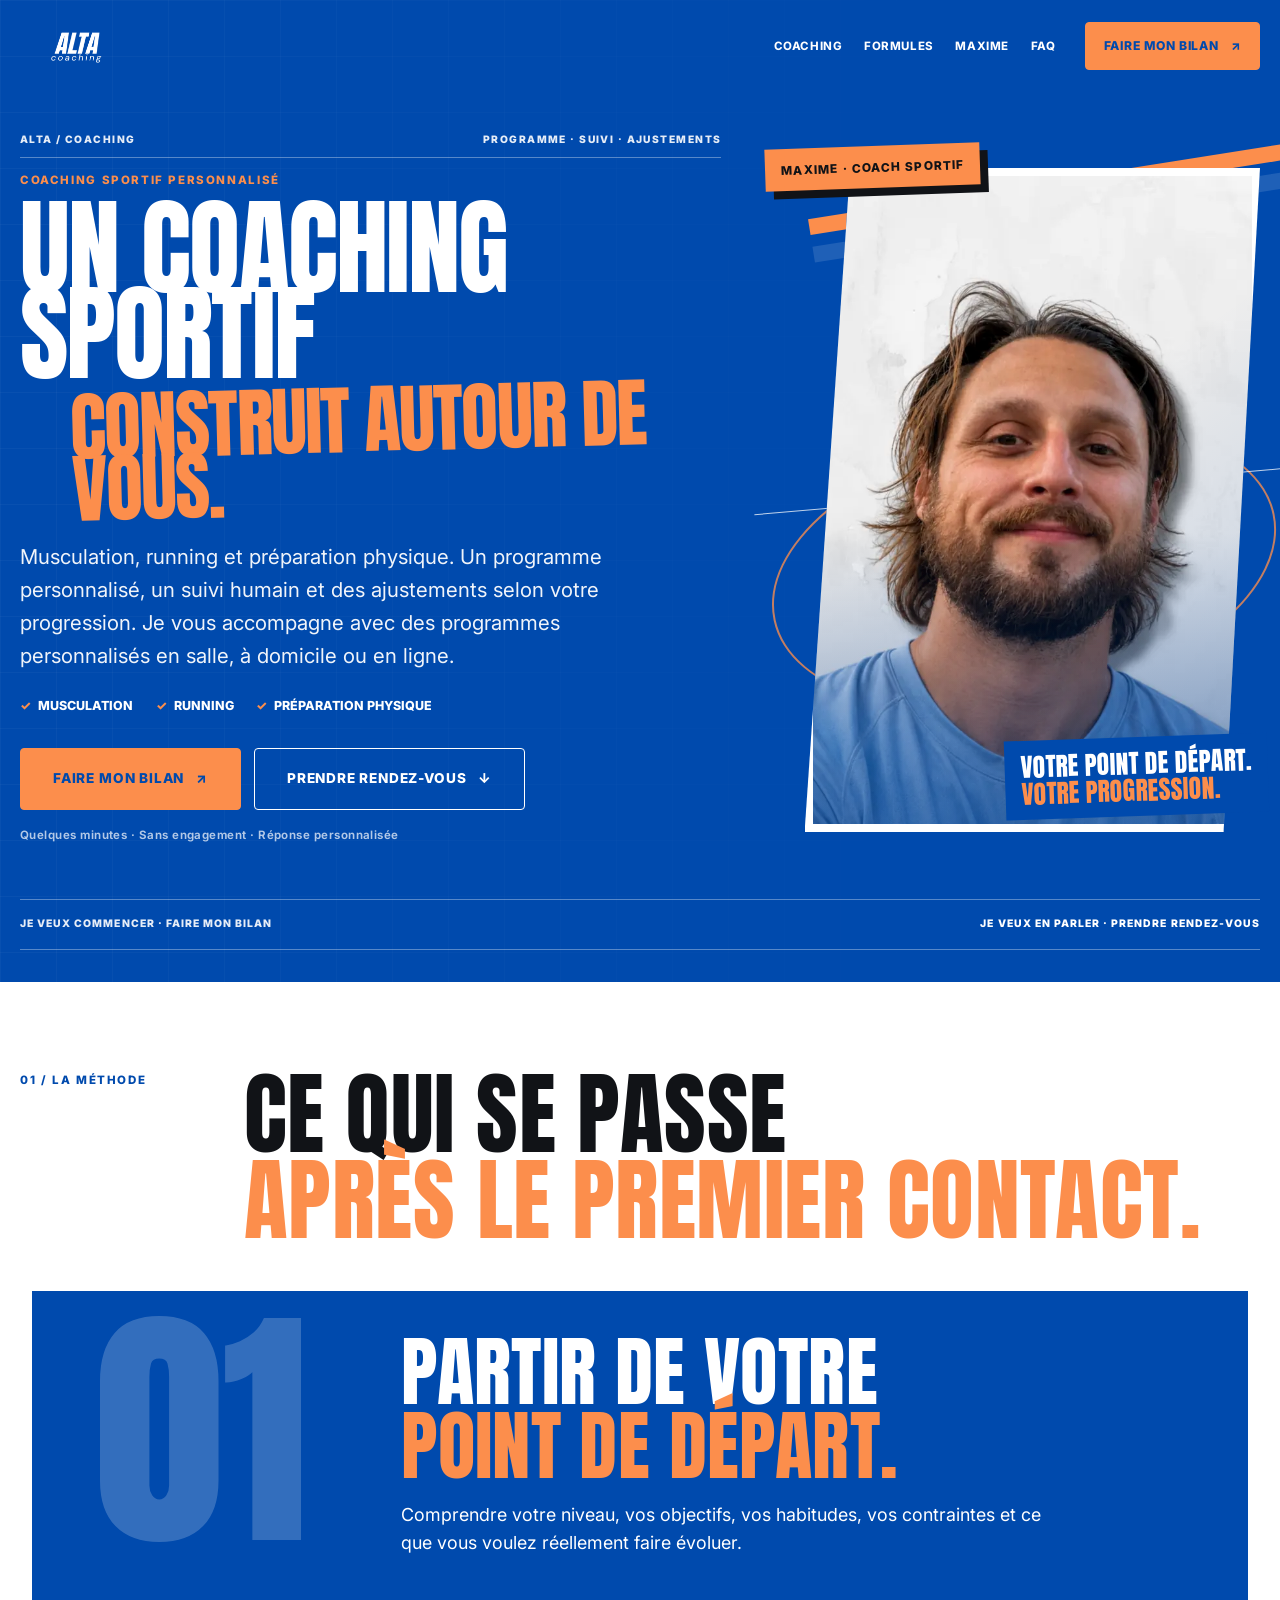
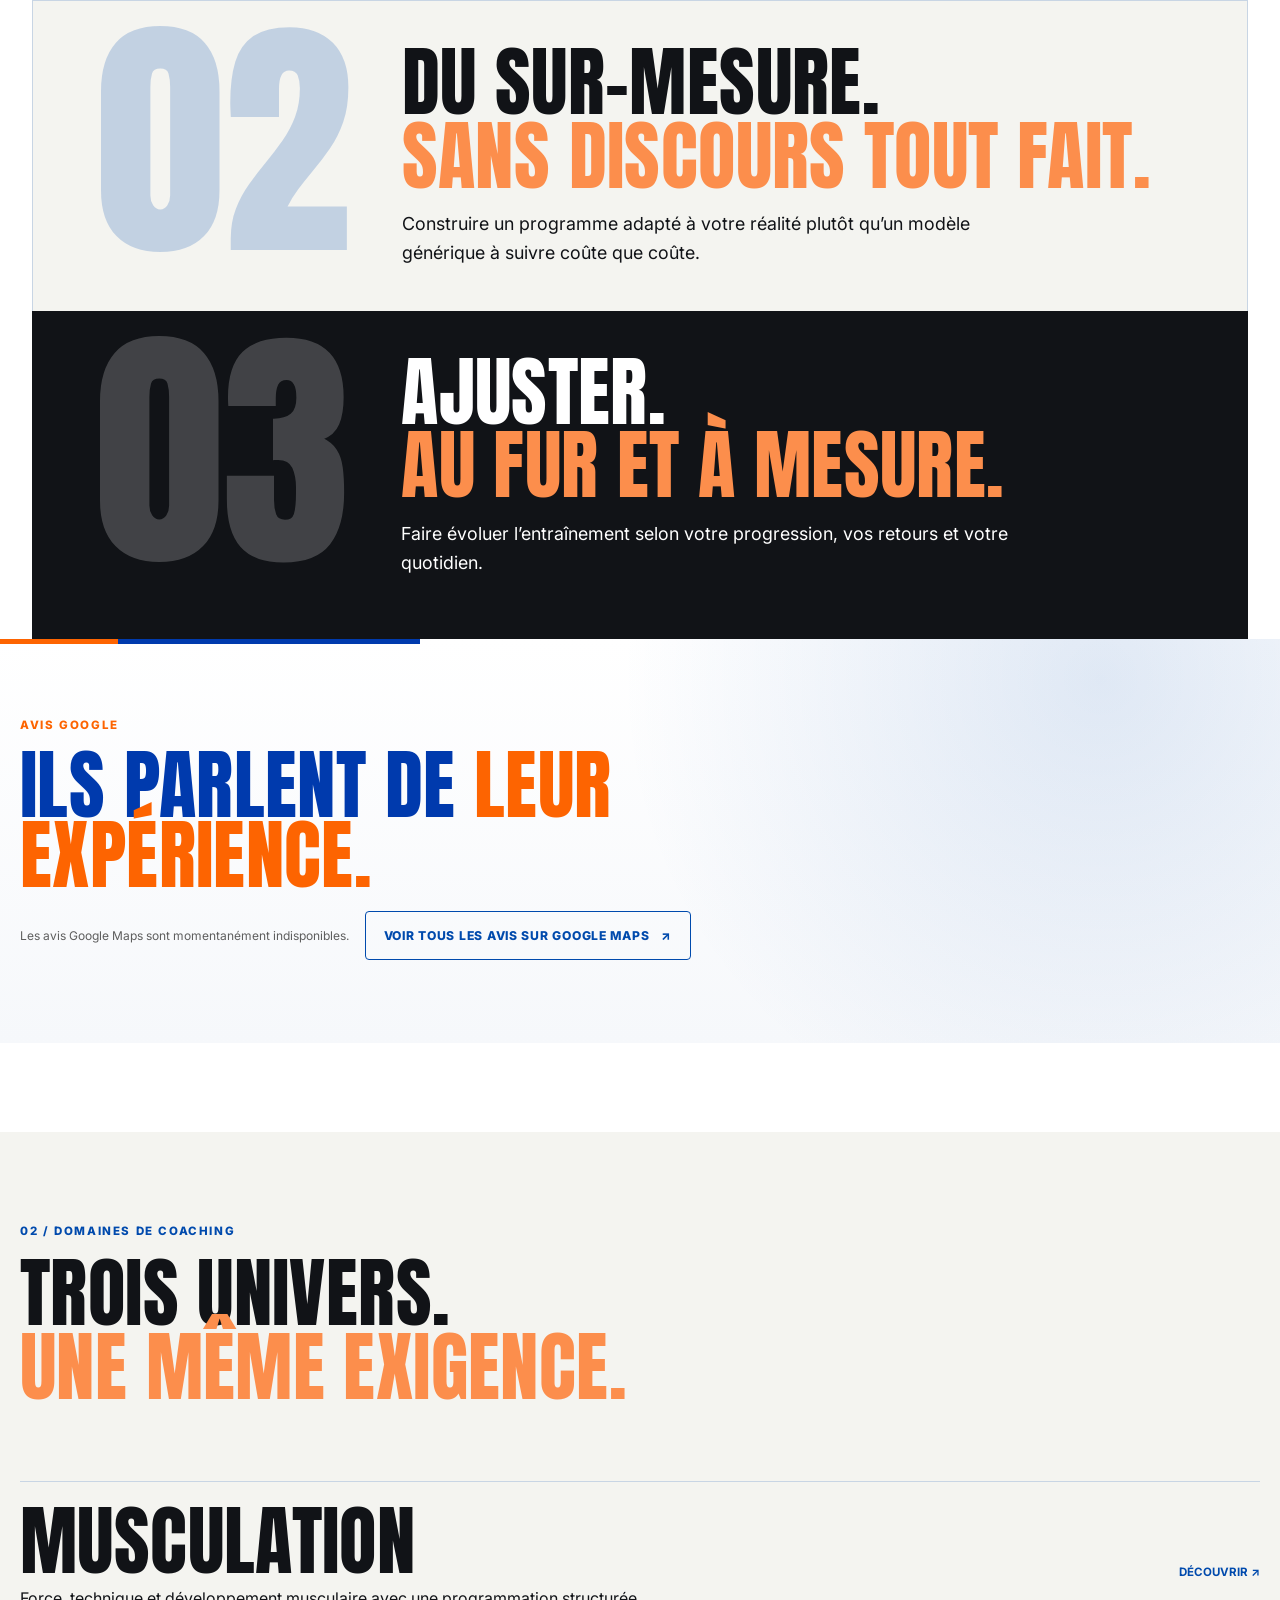
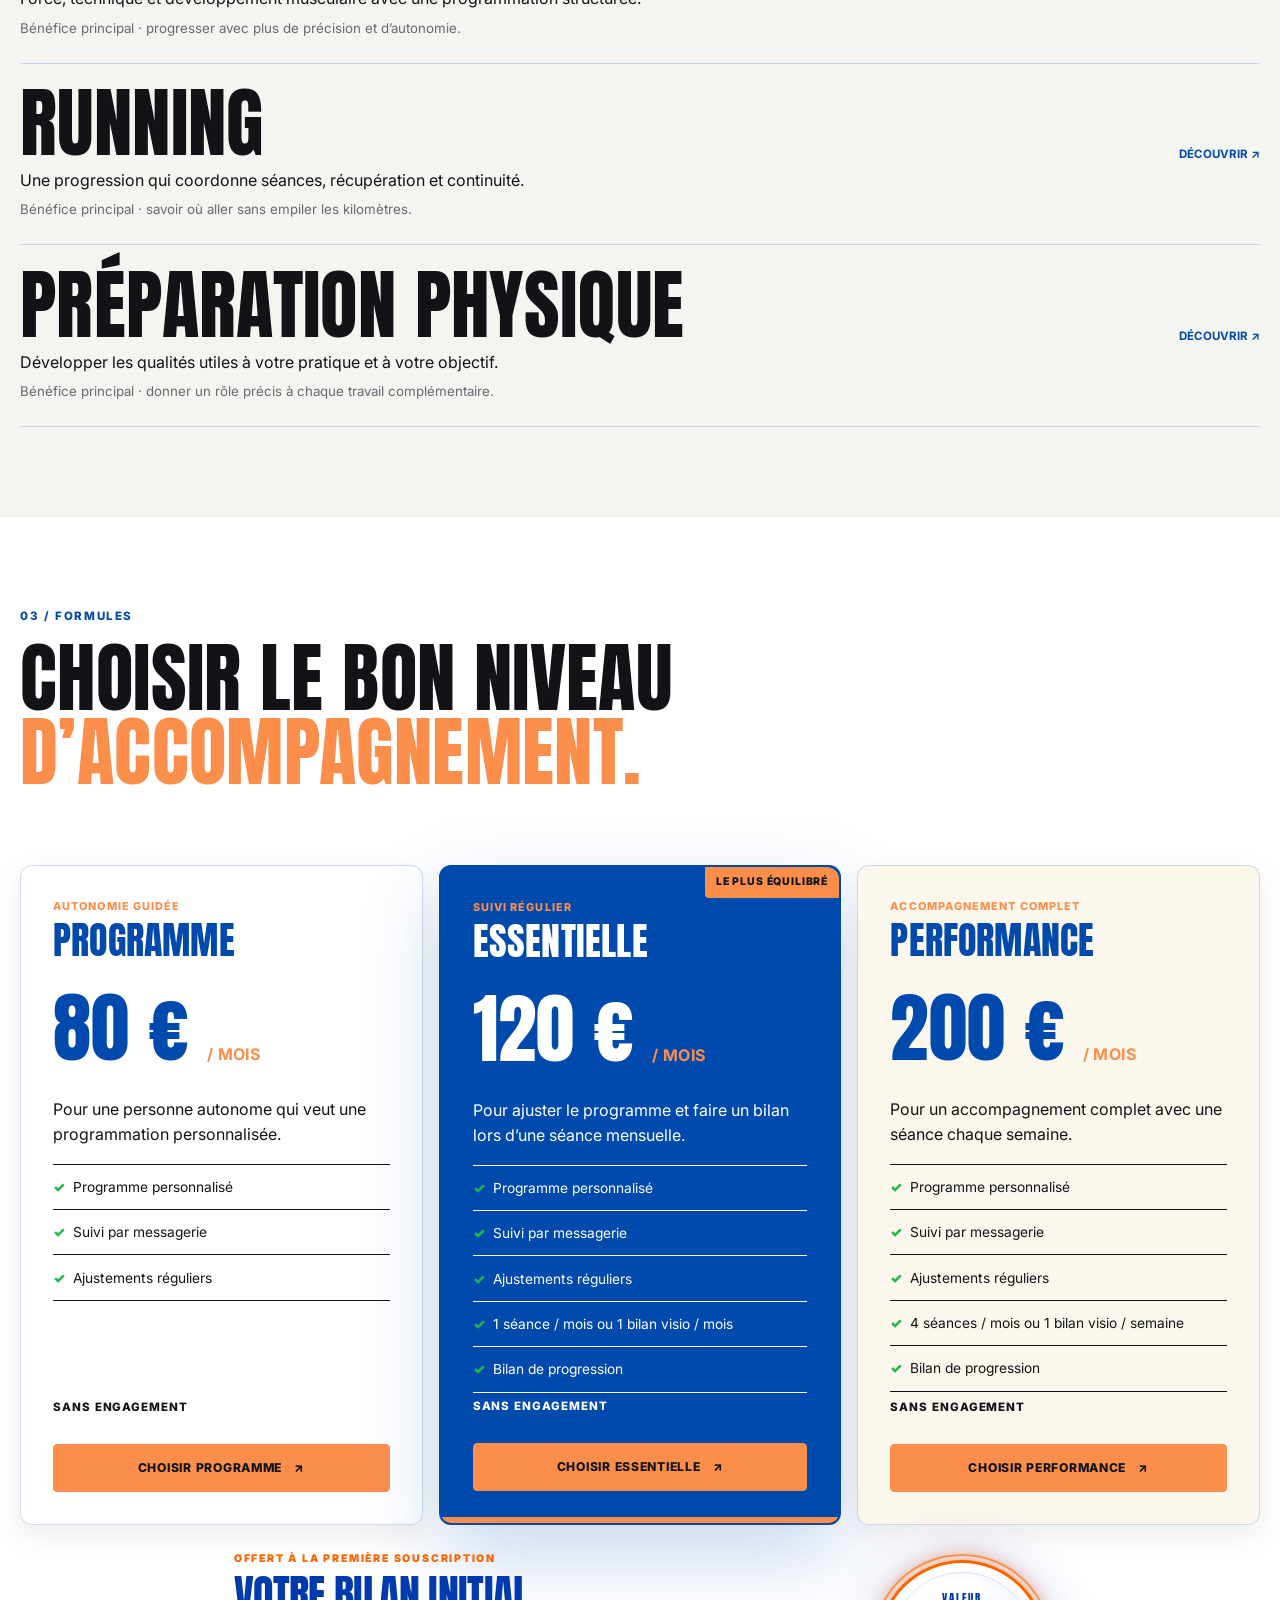
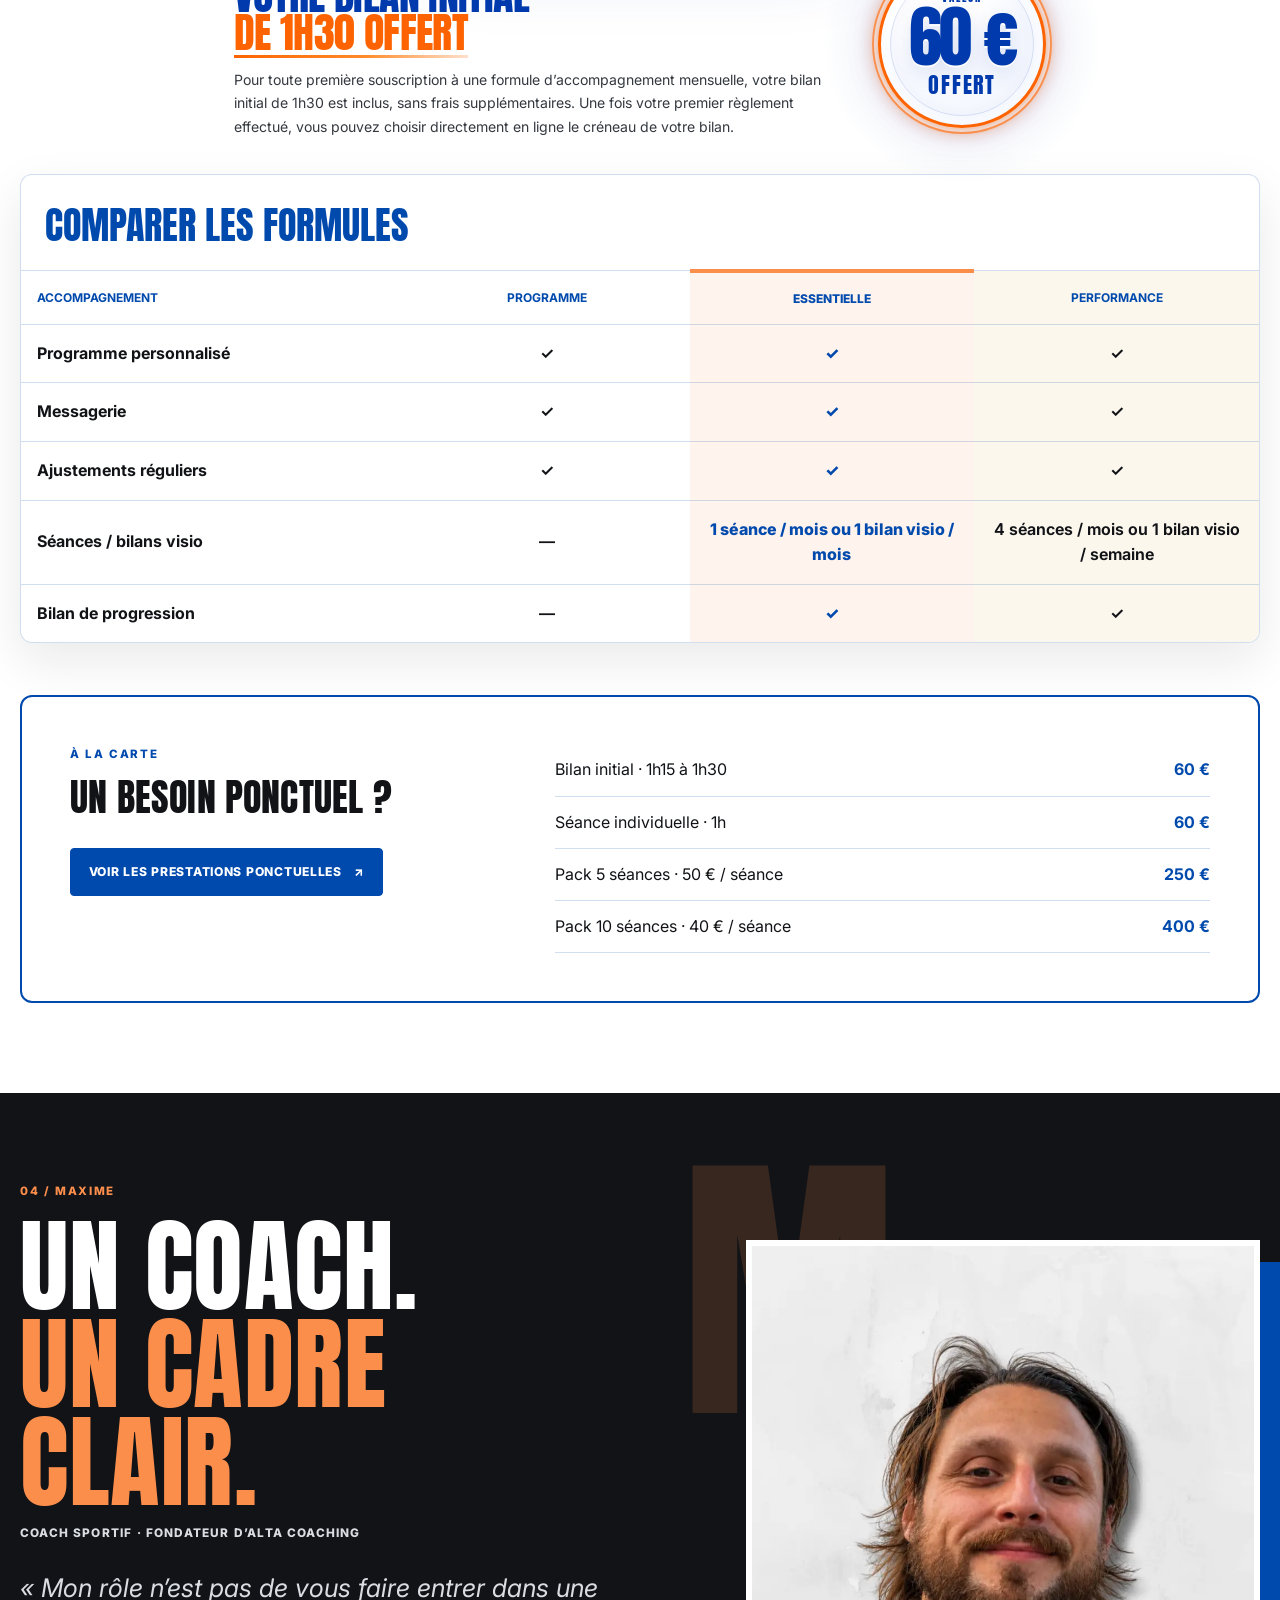
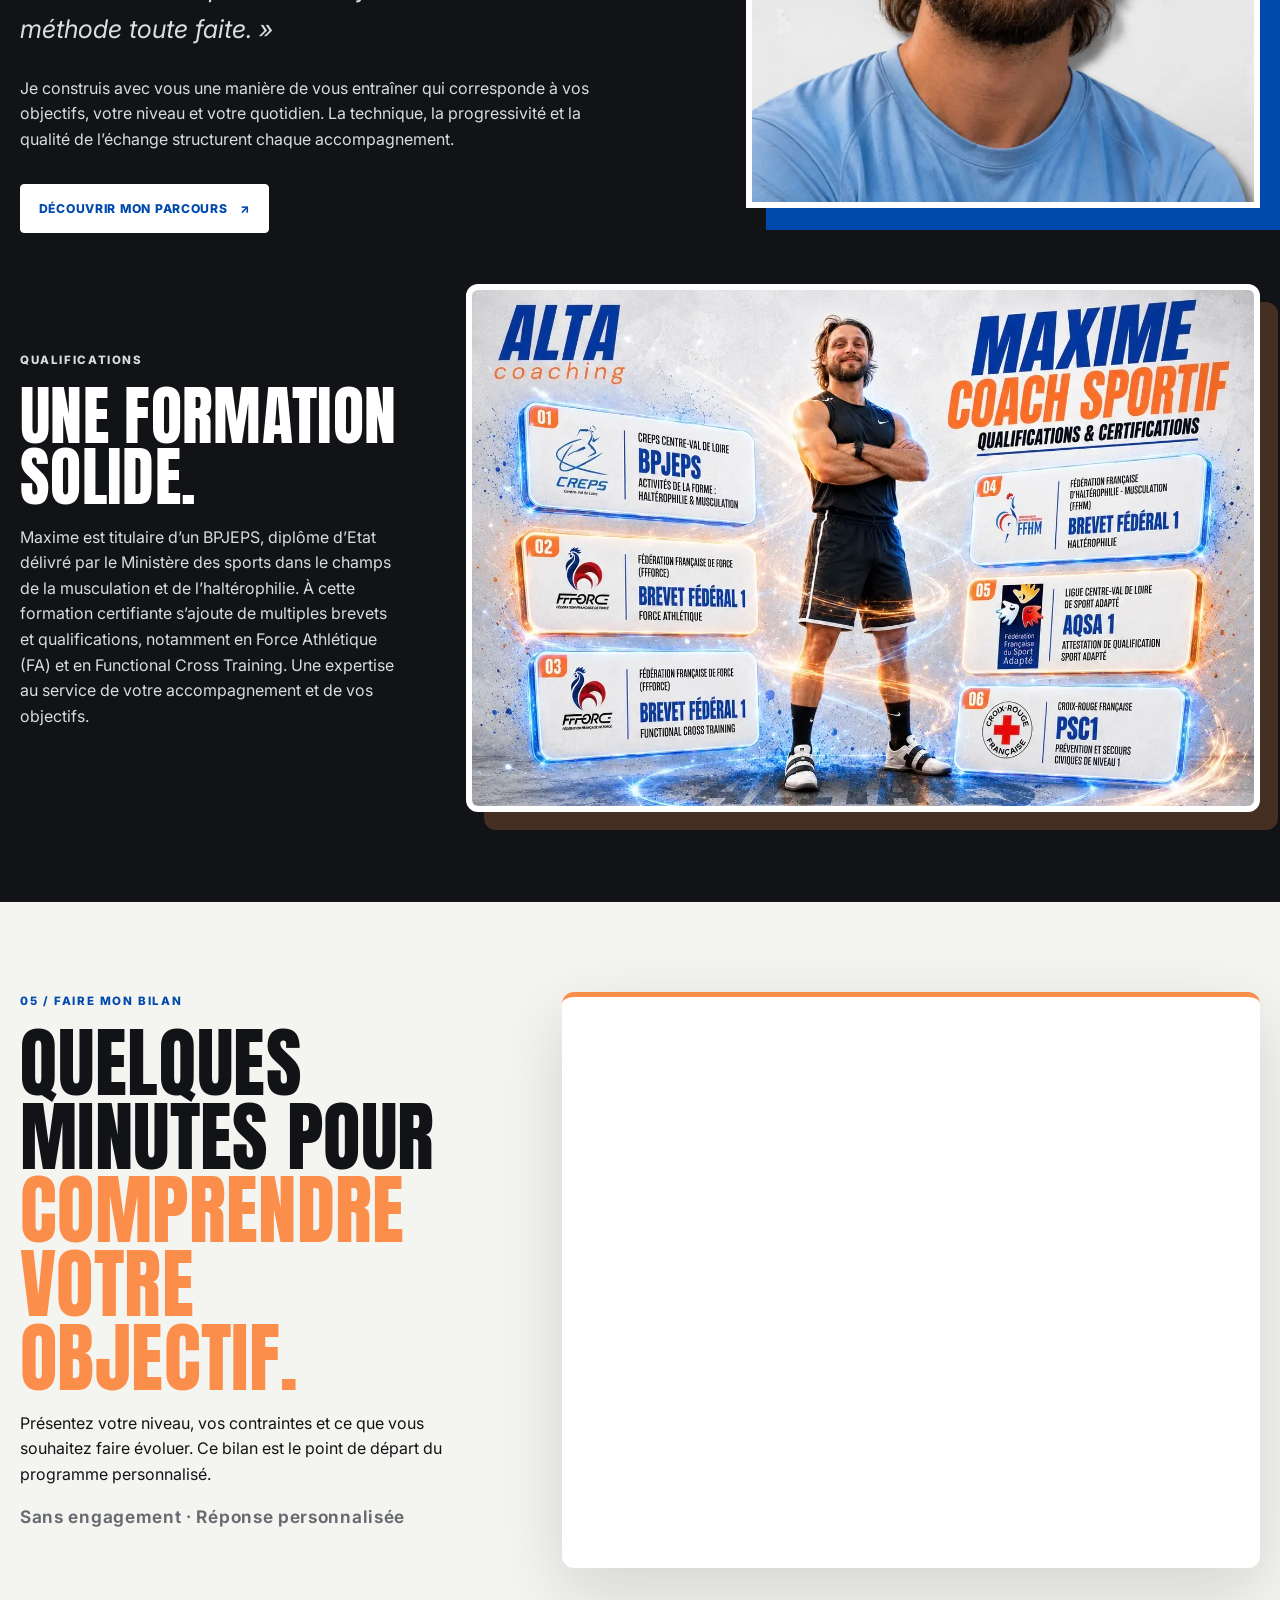
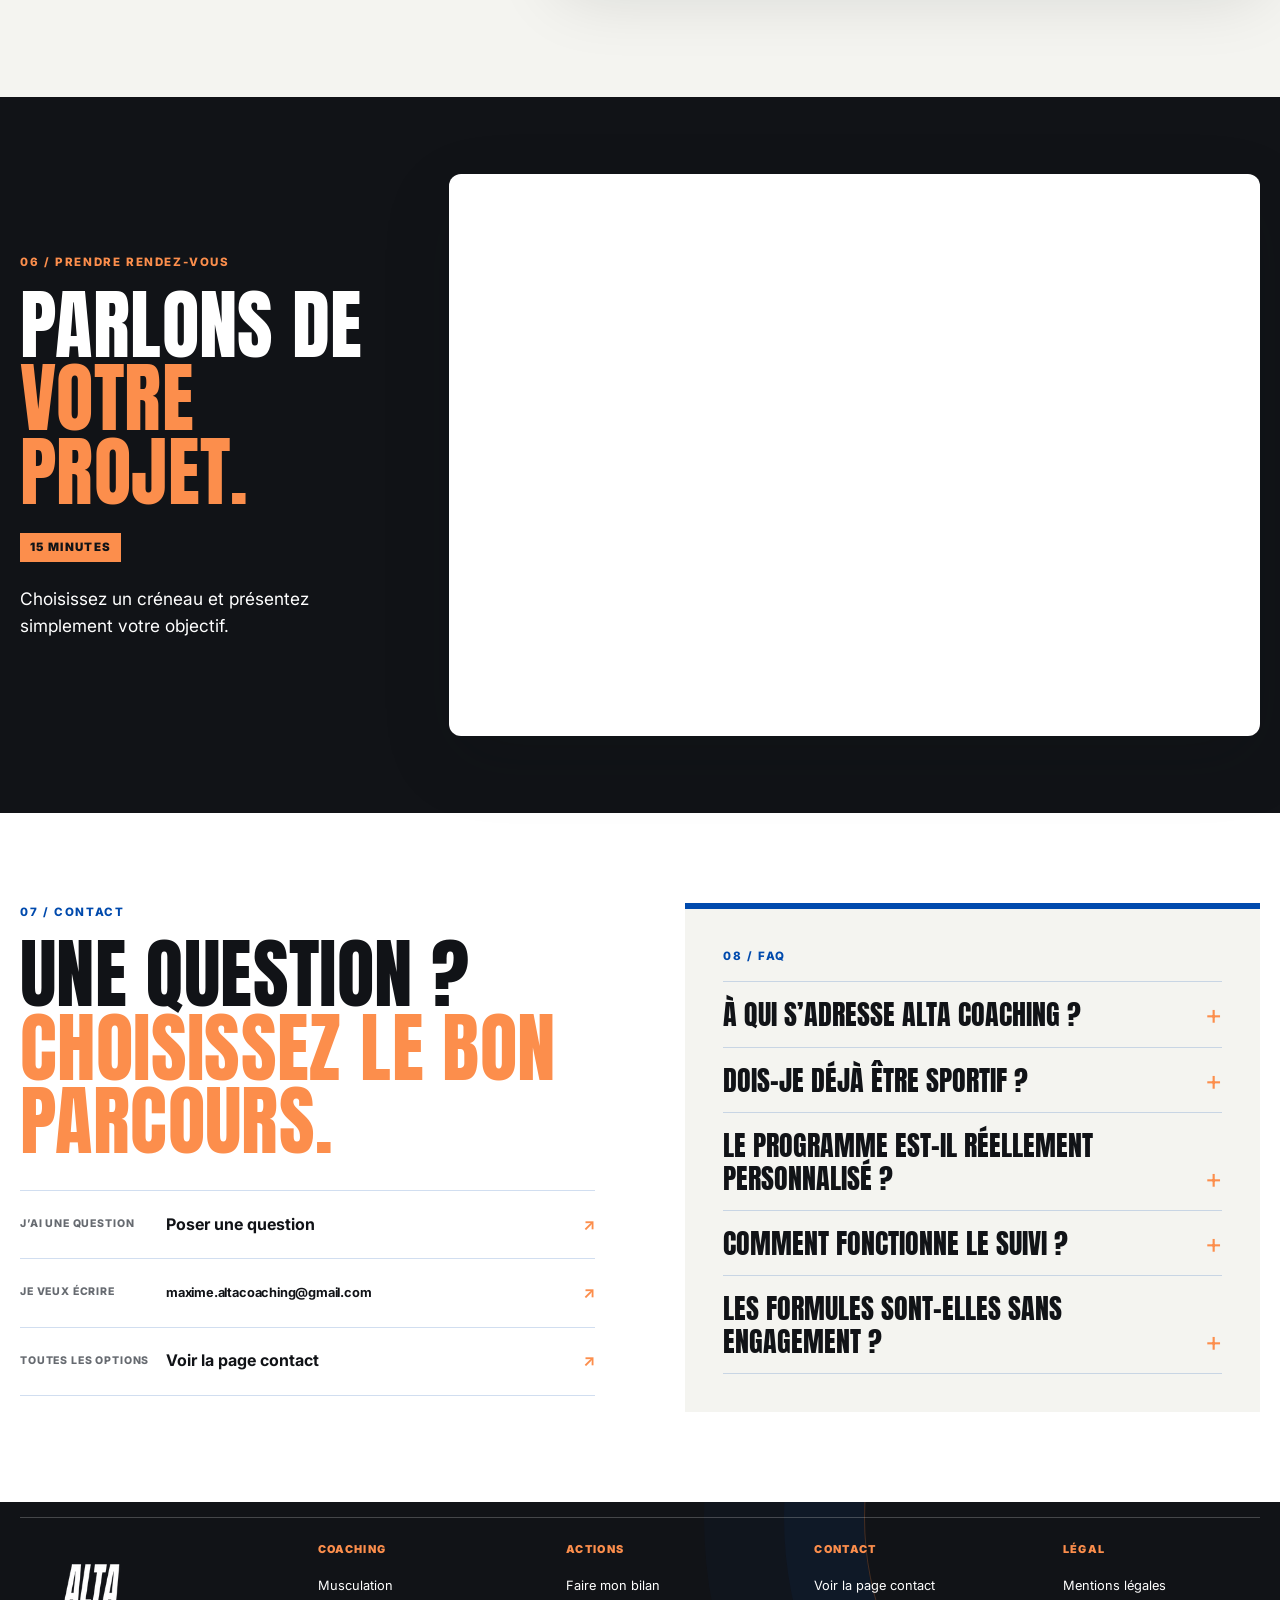
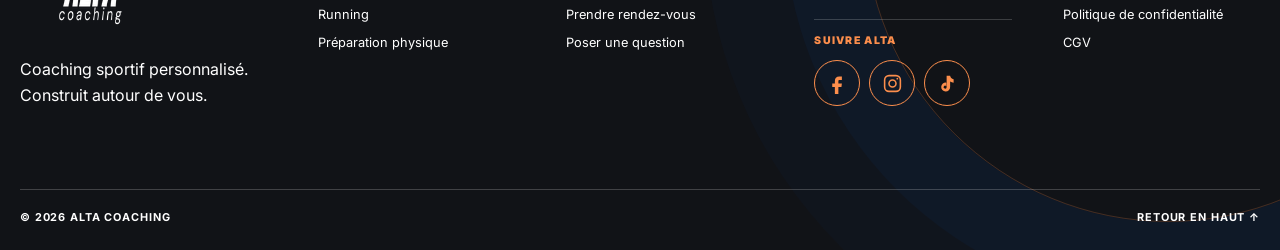
==== index.html @ f608da7d "Add files via upload" ====
<!doctype html>
<html lang="fr">
<head>
  <meta charset="utf-8">
  <meta name="viewport" content="width=device-width, initial-scale=1">
  <meta name="theme-color" content="#004aad">
  <meta name="description" content="Musculation, running et préparation physique : profitez d’un coaching personnalisé avec Maxime, un programme sur mesure et un suivi humain, en salle, à domicile ou en ligne.">
  <meta name="robots" content="index,follow,max-image-preview:large,max-snippet:-1,max-video-preview:-1">
  <link rel="canonical" href="https://www.alta-coaching.fr/">
  <meta property="og:title" content="ALTA Coaching : votre coaching sportif 100 % personnalisé avec Maxime">
  <meta property="og:description" content="Musculation, running et préparation physique : profitez d’un coaching personnalisé avec Maxime, un programme sur mesure et un suivi humain, en salle, à domicile ou en ligne.">
  <meta property="og:type" content="website">
  <meta property="og:url" content="https://www.alta-coaching.fr/">
  <meta property="og:image" content="https://www.alta-coaching.fr/assets/images/alta-social-share-1200x630.jpg">
  <meta property="og:image:width" content="1200">
  <meta property="og:image:height" content="630">
  <meta property="og:image:type" content="image/jpeg">
  <meta property="og:image:alt" content="ALTA Coaching — coaching sportif personnalisé en musculation, running et préparation physique">
  <meta property="og:site_name" content="ALTA Coaching">
  <meta property="og:locale" content="fr_FR">
  <meta name="twitter:card" content="summary_large_image">
  <meta name="twitter:title" content="ALTA Coaching : votre coaching sportif 100 % personnalisé avec Maxime">
  <meta name="twitter:description" content="Musculation, running et préparation physique : profitez d’un coaching personnalisé avec Maxime, un programme sur mesure et un suivi humain, en salle, à domicile ou en ligne.">
  <meta name="twitter:image" content="https://www.alta-coaching.fr/assets/images/alta-social-share-1200x630.jpg">
  <meta name="twitter:image:alt" content="ALTA Coaching — coaching sportif personnalisé">
  <title>ALTA Coaching : votre coaching sportif 100 % personnalisé avec Maxime</title>
  <link rel="preconnect" href="https://fonts.googleapis.com">
  <link rel="preconnect" href="https://fonts.gstatic.com" crossorigin>
  <link href="https://fonts.googleapis.com/css2?family=Anton&family=Inter:ital,wght@0,400;0,500;0,600;0,700;1,600&display=swap" rel="stylesheet">
  <link rel="icon" type="image/png" sizes="48x48" href="/assets/images/alta-favicon-round-v6-48.png"><link rel="icon" type="image/png" sizes="32x32" href="/assets/images/alta-favicon-round-v6-32.png"><link rel="icon" type="image/png" sizes="16x16" href="/assets/images/alta-favicon-round-v6-16.png"><link rel="shortcut icon" href="/favicon.ico"><link rel="apple-touch-icon" sizes="180x180" href="/assets/images/alta-apple-touch-v6.png">
  <link rel="stylesheet" href="./css/style.css?v=33">
  <link rel="stylesheet" href="./css/social.css?v=9">
  <link rel="stylesheet" href="./css/reviews.css?v=2">
  <script type="application/ld+json">
  {"@context":"https://schema.org","@graph":[{"@type":"WebSite","name":"ALTA Coaching","url":"https://www.alta-coaching.fr/"},{"@type":"Organization","name":"ALTA Coaching","url":"https://www.alta-coaching.fr/","logo":"https://www.alta-coaching.fr/assets/images/logo-alta-transparent.png","email":"maxime.altacoaching@gmail.com","areaServed":[{"@type":"City","name":"Saint-Amand-Montrond"},{"@type":"AdministrativeArea","name":"Cher"}],"sameAs":["https://www.facebook.com/profile.php?id=61591944164231","https://www.instagram.com/maxime.altacoaching/","https://www.tiktok.com/@maxime.altacoaching"]},{"@type":"Person","name":"Maxime Le Vilain","jobTitle":"Coach sportif","image":"https://www.alta-coaching.fr/assets/images/maxime-alta.webp","worksFor":{"@type":"Organization","name":"ALTA Coaching"},"sameAs":["https://www.facebook.com/profile.php?id=61591944164231","https://www.instagram.com/maxime.altacoaching/","https://www.tiktok.com/@maxime.altacoaching"]},{"@type":"Service","name":"Coaching sportif personnalisé","url":"https://www.alta-coaching.fr/","provider":{"@type":"Organization","name":"ALTA Coaching","url":"https://www.alta-coaching.fr/"},"areaServed":["Saint-Amand-Montrond","Cher"],"serviceType":["Musculation","Running","Préparation physique"],"description":"Programme personnalisé, suivi humain et ajustements adaptés au niveau, aux objectifs et au quotidien."}]}
  </script>
</head>
<body class="home-page-v34">
  <a class="skip-link" href="#contenu">Aller au contenu</a>
  <header class="site-header" id="top">
    <nav class="nav container" aria-label="Navigation principale">
      <a href="./" class="brand" aria-label="ALTA Coaching - accueil"><img src="./assets/images/logo-alta-transparent.png" width="220" height="100" alt="ALTA Coaching"></a>
      <button class="menu-toggle" type="button" aria-expanded="false" aria-controls="main-menu"><span></span><span></span><span></span><span class="sr-only">Ouvrir le menu</span></button>
      <div class="nav-links" id="main-menu"><a href="#coaching">Coaching</a><a href="#formules">Formules</a><a href="./a-propos/">Maxime</a><a href="#faq">FAQ</a><button class="button button-primary nav-cta" type="button" data-tally-popup data-track="cta_header_click">Faire mon bilan <span aria-hidden="true">↗</span></button></div>
    </nav>
  </header>

  <main id="contenu">
    <section class="hero campaign-hero conversion-hero section">
      <div class="container hero-grid">
        <div class="hero-copy reveal">
          <div class="campaign-index"><span>ALTA / COACHING</span><span>PROGRAMME · SUIVI · AJUSTEMENTS</span></div>
          <p class="eyebrow">COACHING SPORTIF PERSONNALISÉ</p>
          <h1>UN COACHING SPORTIF <em>CONSTRUIT AUTOUR DE VOUS.</em></h1>
          <p class="hero-lead">Musculation, running et préparation physique. Un programme personnalisé, un suivi humain et des ajustements selon votre progression. Je vous accompagne avec des programmes personnalisés en salle, à domicile ou en ligne.</p>
          <ul class="benefit-strip" aria-label="Les trois univers ALTA"><li>Musculation</li><li>Running</li><li>Préparation physique</li></ul>
          <div class="actions hero-actions"><button class="button button-primary button-hero" type="button" data-tally-popup data-track="cta_hero_click">Faire mon bilan <span aria-hidden="true">↗</span></button><a class="button button-ghost" href="#reservation" data-track="calendar_open">Prendre rendez-vous <span aria-hidden="true">↓</span></a></div>
          <p class="micro-proof">Quelques minutes · Sans engagement · Réponse personnalisée</p>
        </div>
        <div class="hero-visual reveal">
          <span class="hero-tag">MAXIME · COACH SPORTIF</span><div class="hero-orbit" aria-hidden="true"></div>
          <div class="hero-frame"><img src="./assets/images/maxime-alta.webp" width="1000" height="1000" alt="Maxime Le Vilain, coach sportif ALTA Coaching" fetchpriority="high"></div>
          <span class="hero-caption">VOTRE POINT DE DÉPART.<br><strong>VOTRE PROGRESSION.</strong></span>
        </div>
      </div>
      <div class="container hero-choice" aria-label="Deux façons de commencer"><span>JE VEUX COMMENCER · FAIRE MON BILAN</span><span>JE VEUX EN PARLER · PRENDRE RENDEZ-VOUS</span></div>
    </section>

    <section class="after-contact section" id="methode">
      <div class="container after-heading reveal"><p class="eyebrow">01 / LA MÉTHODE</p><h2>CE QUI SE PASSE<br><em>APRÈS LE PREMIER CONTACT.</em></h2></div>
      <div class="after-sequence">
        <article class="after-step after-step-blue reveal"><span aria-hidden="true">01</span><div><h3>PARTIR DE VOTRE<br><em>POINT DE DÉPART.</em></h3><p>Comprendre votre niveau, vos objectifs, vos habitudes, vos contraintes et ce que vous voulez réellement faire évoluer.</p></div></article>
        <article class="after-step after-step-light reveal"><span aria-hidden="true">02</span><div><h3>DU SUR-MESURE.<br><em>SANS DISCOURS TOUT FAIT.</em></h3><p>Construire un programme adapté à votre réalité plutôt qu’un modèle générique à suivre coûte que coûte.</p></div></article>
        <article class="after-step after-step-dark reveal"><span aria-hidden="true">03</span><div><h3>AJUSTER.<br><em>AU FUR ET À MESURE.</em></h3><p>Faire évoluer l’entraînement selon votre progression, vos retours et votre quotidien.</p></div></article>
      </div>
      <div class="google-reviews" role="region" aria-labelledby="google-reviews-title" data-google-reviews>
        <div class="container google-reviews-shell">
          <div class="google-reviews-head reveal">
            <div>
              <p class="eyebrow">AVIS GOOGLE</p>
              <h2 id="google-reviews-title">ILS PARLENT DE <em>LEUR EXPÉRIENCE.</em></h2>
            </div>
            <div class="google-reviews-summary" aria-label="Note Google Maps">
              <div class="google-reviews-scoreline"><strong class="google-reviews-score" data-reviews-score>—</strong><span class="google-reviews-stars" data-reviews-stars aria-label="Note en cours de chargement">★★★★★</span></div>
              <p class="google-reviews-count" data-reviews-count>Chargement des avis…</p>
              <p class="google-maps-attribution" translate="no">Google Maps</p>
            </div>
          </div>
          <div class="google-reviews-stage reveal">
            <div class="google-reviews-toolbar">
              <p class="google-reviews-order">Avis Google Maps classés par pertinence.</p>
              <div class="google-reviews-controls" aria-label="Navigation des avis">
                <button class="google-reviews-control" type="button" aria-label="Avis précédent" data-reviews-prev disabled>←</button>
                <button class="google-reviews-control" type="button" aria-label="Avis suivant" data-reviews-next disabled>→</button>
              </div>
            </div>
            <div class="google-reviews-track" data-reviews-track role="region" aria-label="Avis Google Maps ALTA Coaching" tabindex="0">
              <div class="google-review-skeleton" aria-hidden="true"></div>
              <div class="google-review-skeleton" aria-hidden="true"></div>
              <div class="google-review-skeleton" aria-hidden="true"></div>
            </div>
            <div class="google-reviews-footer">
              <p class="google-reviews-status" data-reviews-status aria-live="polite">Chargement des avis Google Maps.</p>
              <a class="button button-outline google-reviews-link" data-reviews-link href="#" target="_blank" rel="noopener noreferrer" hidden>Voir tous les avis sur Google Maps <span aria-hidden="true">↗</span></a>
            </div>
          </div>
        </div>
      </div>
    </section>

    <section class="services section section-surface" id="coaching">
      <div class="container section-heading reveal"><p class="eyebrow">02 / DOMAINES DE COACHING</p><h2>TROIS UNIVERS.<br><em>UNE MÊME EXIGENCE.</em></h2></div>
      <div class="container service-list">
        <a class="service-row service-strength reveal" href="./musculation/"><div><h3>MUSCULATION</h3><p>Force, technique et développement musculaire avec une programmation structurée.</p><small>Bénéfice principal · progresser avec plus de précision et d’autonomie.</small></div><b>Découvrir <i aria-hidden="true">↗</i></b></a>
        <a class="service-row service-run reveal" href="./running/"><div><h3>RUNNING</h3><p>Une progression qui coordonne séances, récupération et continuité.</p><small>Bénéfice principal · savoir où aller sans empiler les kilomètres.</small></div><b>Découvrir <i aria-hidden="true">↗</i></b></a>
        <a class="service-row service-performance reveal" href="./preparation-physique/"><div><h3>PRÉPARATION PHYSIQUE</h3><p>Développer les qualités utiles à votre pratique et à votre objectif.</p><small>Bénéfice principal · donner un rôle précis à chaque travail complémentaire.</small></div><b>Découvrir <i aria-hidden="true">↗</i></b></a>
      </div>
    </section>

    <section class="pricing section" id="formules">
      <div class="container section-heading reveal"><p class="eyebrow">03 / FORMULES</p><h2>CHOISIR LE BON NIVEAU<br><em>D’ACCOMPAGNEMENT.</em></h2></div>
      <div class="container pricing-grid">
        <article class="price-card reveal"><div><p class="plan-kicker">AUTONOMIE GUIDÉE</p><h3>PROGRAMME</h3></div><p class="price">80 € <small>/ mois</small></p><p>Pour une personne autonome qui veut une programmation personnalisée.</p><ul><li>Programme personnalisé</li><li>Suivi par messagerie</li><li>Ajustements réguliers</li></ul><p class="commitment">Sans engagement</p><a class="button button-outline" href="./paiement/?offre=programme" data-track="pricing_click">Choisir Programme <span aria-hidden="true">↗</span></a></article>
        <article class="price-card price-featured reveal"><p class="plan-badge">LE PLUS ÉQUILIBRÉ</p><div><p class="plan-kicker">SUIVI RÉGULIER</p><h3>ESSENTIELLE</h3></div><p class="price">120 € <small>/ mois</small></p><p>Pour ajuster le programme et faire un bilan lors d’une séance mensuelle.</p><ul><li>Programme personnalisé</li><li>Suivi par messagerie</li><li>Ajustements réguliers</li><li>1 séance / mois ou 1 bilan visio / mois</li><li>Bilan de progression</li></ul><p class="commitment">Sans engagement</p><a class="button button-light" href="./paiement/?offre=essentielle" data-track="pricing_click">Choisir Essentielle <span aria-hidden="true">↗</span></a></article>
        <article class="price-card price-performance reveal"><div><p class="plan-kicker">ACCOMPAGNEMENT COMPLET</p><h3>PERFORMANCE</h3></div><p class="price">200 € <small>/ mois</small></p><p>Pour un accompagnement complet avec une séance chaque semaine.</p><ul><li>Programme personnalisé</li><li>Suivi par messagerie</li><li>Ajustements réguliers</li><li>4 séances / mois ou 1 bilan visio / semaine</li><li>Bilan de progression</li></ul><p class="commitment">Sans engagement</p><a class="button button-outline" href="./paiement/?offre=performance" data-track="pricing_click">Choisir Performance <span aria-hidden="true">↗</span></a></article>
      </div>
      <section class="container initial-offer initial-offer-simple reveal" aria-labelledby="initial-offer-title">
        <div class="initial-offer-main">
          <p class="initial-offer-kicker">OFFERT À LA PREMIÈRE SOUSCRIPTION</p>
          <h3 id="initial-offer-title"><span>VOTRE BILAN INITIAL</span><strong>DE 1H30 OFFERT</strong></h3>
          <p class="initial-offer-copy">Pour toute première souscription à une formule d’accompagnement mensuelle, votre bilan initial de 1h30 est inclus, sans frais supplémentaires. Une fois votre premier règlement effectué, vous pouvez choisir directement en ligne le créneau de votre bilan.</p>
        </div>
        <div class="initial-offer-badge-wrap" aria-label="Valeur 60 euros, offert">
          <div class="initial-offer-badge"><span>VALEUR</span><strong>60 €</strong><b>OFFERT</b></div>
        </div>
      </section>
      <div class="container comparison-wrap reveal"><table><caption>Comparer les formules</caption><thead><tr><th>Accompagnement</th><th>Programme</th><th>Essentielle</th><th>Performance</th></tr></thead><tbody><tr><th>Programme personnalisé</th><td>✓</td><td>✓</td><td>✓</td></tr><tr><th>Messagerie</th><td>✓</td><td>✓</td><td>✓</td></tr><tr><th>Ajustements réguliers</th><td>✓</td><td>✓</td><td>✓</td></tr><tr><th>Séances / bilans visio</th><td>—</td><td>1 séance / mois ou 1 bilan visio / mois</td><td>4 séances / mois ou 1 bilan visio / semaine</td></tr><tr><th>Bilan de progression</th><td>—</td><td>✓</td><td>✓</td></tr></tbody></table></div>
      <div class="container carte reveal"><div><p class="eyebrow">À LA CARTE</p><h3>UN BESOIN PONCTUEL ?</h3><div class="actions"><a class="button button-primary" href="./prestations-a-la-carte/">VOIR LES PRESTATIONS PONCTUELLES <span aria-hidden="true">↗</span></a></div></div><ul><li><span>Bilan initial · 1h15 à 1h30</span><strong>60 €</strong></li><li><span>Séance individuelle · 1h</span><strong>60 €</strong></li><li><span>Pack 5 séances · 50 € / séance</span><strong>250 €</strong></li><li><span>Pack 10 séances · 40 € / séance</span><strong>400 €</strong></li></ul></div>
    </section>

    <section class="coach-credentials section section-dark" id="maxime">
      <div class="container coach-credentials-grid">
        <div class="coach-v34-copy reveal"><p class="eyebrow eyebrow-light">04 / MAXIME</p><h2>UN COACH.<br><em>UN CADRE CLAIR.</em></h2><p class="coach-role">COACH SPORTIF · FONDATEUR D’ALTA COACHING</p><p class="coach-quote">« Mon rôle n’est pas de vous faire entrer dans une méthode toute faite. »</p><p>Je construis avec vous une manière de vous entraîner qui corresponde à vos objectifs, votre niveau et votre quotidien. La technique, la progressivité et la qualité de l’échange structurent chaque accompagnement.</p><div class="actions"><a class="button button-light" href="./a-propos/">Découvrir mon parcours <span aria-hidden="true">↗</span></a></div></div>
        <div class="coach-v34-visual reveal"><img src="./assets/images/maxime-alta.webp" width="1000" height="1000" loading="lazy" decoding="async" alt="Portrait de Maxime Le Vilain"><span aria-hidden="true">M</span></div>
      </div>
      <div class="container qualification-v34 reveal"><div><p class="eyebrow eyebrow-light">QUALIFICATIONS</p><h3>UNE FORMATION SOLIDE.</h3><p>Maxime est titulaire d’un BPJEPS, diplôme d’Etat délivré par le Ministère des sports dans le champs de la musculation et de l’haltérophilie. À cette formation certifiante s’ajoute de multiples brevets et qualifications, notamment en Force Athlétique (FA) et en Functional Cross Training. Une expertise au service de votre accompagnement et de vos objectifs.</p></div><div class="qualification-card qualification-reveal" data-tilt><img src="./assets/images/maxime-qualifications.webp" width="1448" height="956" loading="lazy" decoding="async" alt="Qualifications et certifications de Maxime Le Vilain"></div></div>
    </section>

    <section class="questionnaire section section-surface" id="questionnaire">
      <div class="container questionnaire-grid"><div class="section-heading reveal"><p class="eyebrow">05 / FAIRE MON BILAN</p><h2>QUELQUES MINUTES POUR <em>COMPRENDRE VOTRE OBJECTIF.</em></h2><p>Présentez votre niveau, vos contraintes et ce que vous souhaitez faire évoluer. Ce bilan est le point de départ du programme personnalisé.</p><p class="micro-proof">Sans engagement · Réponse personnalisée</p></div><div class="tally-shell reveal"><iframe data-tally-src="https://tally.so/embed/eqWMpl?alignLeft=1&amp;hideTitle=1&amp;transparentBackground=1&amp;formEventsForwarding=1" loading="lazy" width="100%" height="520" frameborder="0" marginheight="0" marginwidth="0" title="Faire le bilan de mes objectifs"></iframe></div></div>
    </section>

    <section class="reservation section section-dark" id="reservation"><div class="container reservation-grid"><div class="section-heading reveal"><p class="eyebrow eyebrow-light">06 / PRENDRE RENDEZ-VOUS</p><h2>PARLONS DE<br><em>VOTRE PROJET.</em></h2><p class="reservation-time">15 MINUTES</p><p>Choisissez un créneau et présentez simplement votre objectif.</p></div><div class="cal-shell reveal"><div id="my-cal-inline-15min"></div><noscript><a class="button button-light" href="https://cal.com/maxime-alta-coaching-ghihbc/15min">Ouvrir l’agenda <span aria-hidden="true">↗</span></a></noscript></div></div></section>

    <section class="contact-faq section" id="contact">
      <div class="container contact-faq-grid">
        <div class="contact-v34 reveal"><p class="eyebrow">07 / CONTACT</p><h2>UNE QUESTION ?<br><em>CHOISISSEZ LE BON PARCOURS.</em></h2><div class="contact-actions"><button class="contact-action" type="button" data-question-popup data-source="contact-rapide"><span>J’AI UNE QUESTION</span><strong>Poser une question</strong><b aria-hidden="true">↗</b></button><a class="contact-action" href="mailto:maxime.altacoaching@gmail.com" data-track="email_click"><span>JE VEUX ÉCRIRE</span><strong class="email-nowrap">maxime.altacoaching@gmail.com</strong><b aria-hidden="true">↗</b></a><a class="contact-action" href="./contact/"><span>TOUTES LES OPTIONS</span><strong>Voir la page contact</strong><b aria-hidden="true">↗</b></a></div></div>
        <div class="faq-v34 reveal" id="faq"><p class="eyebrow">08 / FAQ</p><div class="faq-list"><details><summary>À qui s’adresse ALTA Coaching ?</summary><p>À toute personne qui souhaite structurer sa pratique avec un accompagnement adapté à son niveau et à son objectif.</p></details><details><summary>Dois-je déjà être sportif ?</summary><p>Non. Le programme part de votre niveau réel, y compris pour une reprise progressive.</p></details><details><summary>Le programme est-il réellement personnalisé ?</summary><p>Oui. Il prend en compte vos objectifs, contraintes, disponibilités et retours.</p></details><details><summary>Comment fonctionne le suivi ?</summary><p>Il varie selon la formule : messagerie, ajustements, bilans et séances individuelles.</p></details><details><summary>Les formules sont-elles sans engagement ?</summary><p>Oui, les trois formules mensuelles présentées sont sans engagement.</p></details></div></div>
      </div>
    </section>
    <section class="social-feed section" id="reseaux" aria-labelledby="social-feed-title" data-social-feed>
      <div class="container social-feed-header reveal">
        <div class="social-feed-heading">
          <p class="eyebrow">ALTA SUR LES RÉSEAUX</p>
          <h2 id="social-feed-title">SUIVEZ ALTA COACHING <span>AU QUOTIDIEN</span></h2>
          <p class="social-feed-intro">Entraînement, conseils, coulisses et actualités : découvrez les derniers contenus d’ALTA Coaching sur les réseaux.</p>
        </div>
      </div>
      <div class="container social-feed-stage reveal">
        <p class="social-feed-status sr-only" aria-live="polite" data-social-status>Chargement des dernières vidéos ALTA.</p>
        <div class="social-carousel-shell" data-social-carousel>
          <div class="social-carousel-toolbar">
            <div class="social-carousel-controls" aria-label="Navigation du carrousel">
              <button class="social-carousel-button" type="button" aria-label="Vidéo précédente" data-social-prev disabled>←</button>
              <button class="social-carousel-button" type="button" aria-label="Vidéo suivante" data-social-next disabled>→</button>
            </div>
          </div>
          <div class="social-carousel" data-social-track role="region" aria-label="Derniers Reels Facebook ALTA Coaching" tabindex="0">
            <article class="social-card-skeleton" aria-hidden="true"><div class="social-card-skeleton-media"></div></article>
            <article class="social-card-skeleton" aria-hidden="true"><div class="social-card-skeleton-media"></div></article>
            <article class="social-card-skeleton" aria-hidden="true"><div class="social-card-skeleton-media"></div></article>
          </div>
        </div>
      </div>
    </section>

  </main>

  <footer class="footer footer-v34"><div class="container footer-grid-v34"><div class="footer-brand"><img src="./assets/images/logo-alta-transparent.png" width="220" height="100" loading="lazy" decoding="async" alt="ALTA Coaching"><p>Coaching sportif personnalisé.<br>Construit autour de vous.</p></div><nav aria-label="Coaching"><p>COACHING</p><a href="./musculation/">Musculation</a><a href="./running/">Running</a><a href="./preparation-physique/">Préparation physique</a></nav><nav aria-label="Actions"><p>ACTIONS</p><button type="button" data-tally-popup>Faire mon bilan</button><a href="#reservation">Prendre rendez-vous</a><button type="button" data-question-popup data-source="footer-question">Poser une question</button></nav><nav aria-label="Contact et réseaux"><p>CONTACT</p><a href="./contact/">Voir la page contact</a><div class="footer-social"><p class="footer-social-title">SUIVRE ALTA</p><div class="footer-social-icons"><a href="https://www.facebook.com/profile.php?id=61591944164231" target="_blank" rel="noopener noreferrer" aria-label="Suivre ALTA Coaching sur Facebook"><svg viewBox="0 0 24 24" aria-hidden="true"><path d="M14 8h3V4h-3c-3.3 0-5 2-5 5v3H6v4h3v8h4v-8h3.5l.5-4h-4V9c0-.7.3-1 1-1Z"/></svg></a><a href="https://www.instagram.com/maxime.altacoaching/" target="_blank" rel="noopener noreferrer" aria-label="Suivre ALTA Coaching sur Instagram"><svg viewBox="0 0 24 24" aria-hidden="true"><rect x="3" y="3" width="18" height="18" rx="5"/><circle cx="12" cy="12" r="4"/><circle cx="17.5" cy="6.5" r="1" class="icon-dot"/></svg></a><a href="https://www.tiktok.com/@maxime.altacoaching" target="_blank" rel="noopener noreferrer" aria-label="Suivre ALTA Coaching sur TikTok"><svg viewBox="0 0 24 24" aria-hidden="true"><path d="M15 3c.4 2.2 1.7 3.6 4 4v4c-1.5 0-2.8-.4-4-1.2v6.1A5.1 5.1 0 1 1 10.6 11v4a1.7 1.7 0 1 0 .4 1.1V3h4Z"/></svg></a></div></div></nav><nav aria-label="Informations légales"><p>LÉGAL</p><a href="./mentions-legales/">Mentions légales</a><a href="./politique-confidentialite/">Politique de confidentialité</a><a href="./assets/documents/cgv-alta-coaching.pdf" download>CGV</a></nav></div><div class="container footer-bottom"><span>© <span id="year"></span> ALTA COACHING</span><a href="#top">RETOUR EN HAUT ↑</a></div></footer>
  <button class="mobile-cta" type="button" data-tally-popup data-track="cta_sticky_click">Faire mon bilan ↗</button>
  <script src="./js/reviews.js?v=2" defer></script>
  <script src="./js/social.js?v=5" defer></script>
  <script src="./js/script.js?v=15" defer></script>
</body>
</html>
---- css/style.css ----
@import url("https://fonts.googleapis.com/css2?family=Anton&family=Inter:ital,wght@0,400;0,500;0,600;0,700;1,600&display=swap");

/* 01 Tokens */
:root {
  --color-primary: #004aad;
  --color-primary-dark: #00357d;
  --color-accent: #fc8e4c;
  --color-dark: #111317;
  --color-light: #ffffff;
  --color-surface: #f4f4f0;
  --color-muted: #666a70;
  --color-border: rgba(0, 74, 173, .18);
  --color-performance-gold-tint: #fbf7ed;
  --font-display: "Anton", "Arial Narrow", Impact, sans-serif;
  --font-body: Inter, Arial, Helvetica, sans-serif;
  --container: 1440px;
  --container-narrow: 900px;
  --radius-sm: 4px;
  --radius-md: 12px;
  --radius-lg: 24px;
  --shadow-sm: 0 10px 30px rgba(17, 19, 23, .08);
  --shadow-md: 0 24px 70px rgba(17, 19, 23, .14);
  --space-1: .5rem;
  --space-2: .75rem;
  --space-3: 1rem;
  --space-4: 1.5rem;
  --space-5: 2rem;
  --space-6: 3rem;
  --space-7: 5rem;
  --space-8: 8rem;
  --motion-fast: 180ms;
  --motion-normal: 280ms;
  --motion-slow: 700ms;
  --ease-premium: cubic-bezier(.2, .7, .2, 1);
}

/* 02 Reset */
*, *::before, *::after { box-sizing: border-box; }
html { scroll-behavior: smooth; }
body { margin: 0; background: var(--color-light); color: var(--color-dark); font: 400 1rem/1.6 var(--font-body); }
body.menu-open { overflow: hidden; }
img { display: block; max-width: 100%; }
a { color: inherit; text-decoration: none; }
button, input, textarea { font: inherit; }
button { cursor: pointer; }
ul, ol { margin: 0; }

/* 03 Accessibility */
.sr-only { position: absolute; width: 1px; height: 1px; padding: 0; margin: -1px; overflow: hidden; clip: rect(0, 0, 0, 0); white-space: nowrap; border: 0; }
.skip-link { position: fixed; z-index: 100; top: -5rem; left: 1rem; padding: .8rem 1rem; background: var(--color-dark); color: #fff; }
.skip-link:focus { top: 1rem; }
:focus-visible { outline: 3px solid var(--color-accent); outline-offset: 4px; }

/* 04 Typography */
h1, h2, h3, .price, .problem-answer { margin: 0; font-family: var(--font-display); font-weight: 400; line-height: .96; letter-spacing: .005em; text-transform: uppercase; }
h1 { font-size: clamp(3.4rem, 7vw, 7.6rem); }
h2 { max-width: 1100px; font-size: clamp(3rem, 6vw, 6.6rem); }
h3 { font-size: clamp(1.7rem, 3vw, 3.2rem); }
h1 em, h2 em, .problem-answer em { color: var(--color-accent); font-style: normal; }
.eyebrow { margin: 0 0 var(--space-3); color: var(--color-primary); font-size: .72rem; font-weight: 800; letter-spacing: .14em; text-transform: uppercase; }
.eyebrow-light { color: var(--color-accent); }
.section-heading > p:last-child { max-width: 700px; font-size: 1.08rem; }

/* 05 Global layout */
.container { width: min(calc(100% - 2.5rem), var(--container)); margin-inline: auto; }
.container-narrow { width: min(calc(100% - 2.5rem), var(--container-narrow)); margin-inline: auto; }
.section { padding-block: clamp(5rem, 10vw, 10rem); }
.section-pad { min-height: 100vh; padding: clamp(7rem, 12vw, 10rem) clamp(1.25rem, 6vw, 7rem); }
.section-surface { background: var(--color-surface); }
.section-dark { background: var(--color-dark); color: var(--color-light); }
.section-blue { background: var(--color-primary); color: var(--color-light); }
.split-heading { display: grid; grid-template-columns: minmax(150px, .35fr) 1fr; gap: var(--space-5); align-items: start; }
.section-heading { margin-bottom: clamp(3rem, 6vw, 5.5rem); }
.reveal { opacity: 0; transform: translateY(22px); transition: opacity .7s ease, transform .7s cubic-bezier(.22, 1, .36, 1); }
.reveal.is-visible { opacity: 1; transform: none; }

/* 06 Buttons */
.button { display: inline-flex; min-height: 48px; align-items: center; justify-content: center; gap: .75rem; padding: .85rem 1.1rem; border: 1px solid transparent; border-radius: var(--radius-sm); background: none; color: inherit; font-size: .76rem; font-weight: 800; letter-spacing: .06em; text-transform: uppercase; transition: transform .2s ease, background .2s ease, color .2s ease, border-color .2s ease; }
.button:hover { transform: translateY(-2px); }
.button-primary { border-color: var(--color-primary); background: var(--color-primary); color: #fff; }
.button-primary:hover { border-color: var(--color-accent); background: var(--color-accent); }
.button-accent { border-color: var(--color-accent); background: var(--color-accent); color: var(--color-dark); }
.button-light { border-color: #fff; background: #fff; color: var(--color-primary); }
.button-outline { border-color: var(--color-primary); color: var(--color-primary); }
.button-outline:hover { background: var(--color-primary); color: #fff; }
.button-ghost { border-color: var(--color-border); }
.button-dark-outline { border-color: rgba(255,255,255,.5); color: #fff; }

/* 07 Header */
.site-header { position: fixed; z-index: 30; inset: 0 0 auto; transition: background .25s ease, box-shadow .25s ease; }
.site-header.is-scrolled { background: rgba(255,255,255,.94); box-shadow: 0 1px 0 var(--color-border); backdrop-filter: blur(12px); }
.nav { display: flex; height: 92px; align-items: center; justify-content: space-between; transition: height .25s ease; }
.is-scrolled .nav { height: 72px; }
.brand { position: relative; z-index: 32; width: 112px; }
.brand img { width: 100%; height: auto; }
.nav-links { display: flex; align-items: center; gap: clamp(.8rem, 1.7vw, 1.7rem); }
.nav-links > a { font-size: .72rem; font-weight: 750; letter-spacing: .05em; text-transform: uppercase; }
.nav-links > a:hover { color: var(--color-accent); }
.nav-cta { margin-left: .5rem; }
.menu-toggle { display: none; position: relative; z-index: 32; width: 50px; height: 50px; padding: 12px; border: 0; background: transparent; }
.menu-toggle > span:not(.sr-only) { display: block; width: 26px; height: 2px; margin: 5px 0; background: var(--color-primary); transition: transform .2s ease, opacity .2s ease; }

/* 08 Hero */
.hero { min-height: 100svh; padding-top: clamp(8rem, 13vw, 12rem); padding-bottom: 2rem; background: linear-gradient(120deg, #fff 0 62%, #f0f2f4 62%); }
.hero-grid { display: grid; grid-template-columns: minmax(0, 1.1fr) minmax(360px, .9fr); gap: clamp(2rem, 6vw, 7rem); align-items: center; }
.hero-copy { position: relative; z-index: 2; }
.hero-lead { max-width: 670px; margin: var(--space-5) 0; font-size: clamp(1.05rem, 1.6vw, 1.3rem); }
.benefit-strip { display: flex; flex-wrap: wrap; gap: .6rem 1.4rem; padding: 0; list-style: none; color: var(--color-primary); font-size: .78rem; font-weight: 800; text-transform: uppercase; }
.benefit-strip li::before { content: "✓"; margin-right: .45rem; color: var(--color-accent); }
.actions { display: flex; flex-wrap: wrap; gap: .8rem; margin-top: var(--space-5); }
.micro-proof { margin: var(--space-3) 0 0; color: var(--color-muted); font-size: .72rem; font-weight: 650; letter-spacing: .04em; }
.hero-visual { position: relative; min-height: 600px; }
.hero-frame { position: absolute; inset: 2rem 2rem 1.5rem 3rem; overflow: hidden; border-radius: 48% 48% var(--radius-lg) var(--radius-lg); background: var(--color-primary); box-shadow: var(--shadow-md); }
.hero-frame::after { content: ""; position: absolute; inset: 0; background: linear-gradient(180deg, transparent 55%, rgba(0,53,125,.44)); }
.hero-frame img { width: 100%; height: 100%; object-fit: cover; object-position: 50% 35%; }
.hero-number { position: absolute; top: -3rem; right: -1rem; color: var(--color-primary); font: 400 14rem/.8 var(--font-display); opacity: .12; }
.hero-tag { position: absolute; z-index: 2; top: 3.5rem; left: 0; padding: .6rem .8rem; background: var(--color-accent); color: var(--color-dark); font-size: .66rem; font-weight: 800; letter-spacing: .1em; }
.hero-caption { position: absolute; z-index: 2; right: 0; bottom: 0; padding: .8rem 1rem; background: var(--color-primary); color: #fff; font: 400 1.3rem/1.05 var(--font-display); }
.discipline-marquee { display: flex; justify-content: space-between; gap: 1rem; margin-top: clamp(3rem, 8vw, 7rem); padding-top: 1rem; border-top: 1px solid var(--color-border); color: var(--color-primary); font-size: .7rem; font-weight: 800; letter-spacing: .1em; }

/* 09 Problem */
.problem-grid { display: grid; grid-template-columns: 1.2fr .8fr; gap: clamp(2rem, 7vw, 8rem); margin-top: var(--space-7); }
.problem-answer { font-size: clamp(3.3rem, 7vw, 7.6rem); }
.problem-list { border-top: 1px solid rgba(255,255,255,.25); }
.problem-list p { margin: 0; padding: 1.1rem 0; border-bottom: 1px solid rgba(255,255,255,.25); color: #dadde1; }
.problem-list p::before { content: "—"; margin-right: .7rem; color: var(--color-accent); }

/* 10 Solution */
.pillar-list { margin-top: var(--space-7); border-top: 1px solid var(--color-border); }
.pillar { display: grid; grid-template-columns: 80px .8fr 1fr; gap: var(--space-4); align-items: baseline; padding: 1.4rem 0; border-bottom: 1px solid var(--color-border); transition: padding .2s ease, color .2s ease; }
.pillar:hover { padding-left: .6rem; color: var(--color-primary); }
.pillar span { color: var(--color-accent); font-size: .74rem; font-weight: 800; }
.pillar p { max-width: 500px; margin: 0; color: var(--color-muted); }

/* 11 Coaching */
.service-list { border-top: 1px solid var(--color-border); }
.service-row { display: grid; grid-template-columns: minmax(0, 1fr) auto; gap: var(--space-4); align-items: center; min-height: 180px; padding: 1.4rem 0; border-bottom: 1px solid var(--color-border); transition: padding .25s ease, background .25s ease; }
.service-row:hover { padding-inline: 1rem; background: #fff; }
.service-row p { max-width: 650px; margin: .5rem 0 .2rem; }
.service-row small { color: var(--color-muted); }
.service-row > b { color: var(--color-primary); font-size: .72rem; text-transform: uppercase; }

/* 12 Method */
.timeline { position: relative; display: grid; grid-template-columns: repeat(4, 1fr); padding: 0; list-style: none; }
.timeline::before { content: ""; position: absolute; top: 55px; right: 0; left: 0; height: 2px; background: var(--color-border); }
.timeline li { position: relative; padding-right: 1.5rem; }
.timeline li > span { display: grid; position: relative; z-index: 1; width: 54px; height: 54px; place-items: center; border-radius: 50%; background: var(--color-primary); color: #fff; font-weight: 800; }
.timeline h3 { margin-top: 3rem; font-size: 2rem; }
.timeline p { max-width: 250px; color: var(--color-muted); }

/* 13 Audience */
.audiences h2 em { color: var(--color-accent); }
.audience-grid { display: grid; grid-template-columns: repeat(3, 1fr); margin-top: var(--space-7); border-top: 1px solid rgba(255,255,255,.35); }
.audience-grid p { margin: 0; padding: 1.3rem; border-right: 1px solid rgba(255,255,255,.35); border-bottom: 1px solid rgba(255,255,255,.35); font: 400 clamp(1.5rem, 3vw, 3rem)/1 var(--font-display); text-transform: uppercase; }
.audience-grid p:nth-child(3n) { border-right: 0; }

/* 14 Why ALTA */
.why-grid { display: grid; grid-template-columns: repeat(4, 1fr); border-top: 1px solid var(--color-border); }
.why-grid article { min-height: 240px; padding: 1.5rem; border-right: 1px solid var(--color-border); }
.why-grid article:last-child { border-right: 0; }
.why-grid strong { color: var(--color-accent); font-size: .72rem; }
.why-grid h3 { margin-top: 4rem; font-size: 2rem; }
.why-grid p { color: var(--color-muted); }

/* 15 Pricing */
.pricing-grid { display: grid; grid-template-columns: repeat(3, 1fr); gap: var(--space-3); align-items: stretch; }
.price-card { position: relative; display: flex; min-height: 660px; flex-direction: column; padding: clamp(1.3rem, 2.5vw, 2rem); border: 1px solid var(--color-border); border-radius: var(--radius-md); background: #fff; box-shadow: var(--shadow-sm); }
.price-featured { transform: translateY(-1rem); border-color: var(--color-primary); background: var(--color-primary); color: #fff; box-shadow: var(--shadow-md); }
.plan-badge { position: absolute; top: 0; right: 0; margin: 0; padding: .45rem .7rem; border-radius: 0 var(--radius-md) 0 var(--radius-sm); background: var(--color-accent); color: var(--color-dark); font-size: .66rem; font-weight: 850; letter-spacing: .08em; }
.plan-kicker { margin: 0 0 .4rem; color: var(--color-accent); font-size: .68rem; font-weight: 800; letter-spacing: .1em; }
.price-card h3 { color: var(--color-primary); }
.price-featured h3 { color: #fff; }
.price { margin: var(--space-5) 0 var(--space-3); color: var(--color-primary); font-size: clamp(4rem, 6vw, 6.4rem); }
.price-featured .price { color: #fff; }
.price small { font: 700 1rem var(--font-body); color: var(--color-accent); }
.price-card ul { padding: 0; border-top: 1px solid currentColor; list-style: none; }
.price-card li { padding: .7rem 0; border-bottom: 1px solid currentColor; font-size: .86rem; }
.price-card li::before { content: "✓"; margin-right: .5rem; color: #21b949; font-weight: 900; }
.price-card .commitment { margin-top: auto; font-size: .72rem; font-weight: 800; letter-spacing: .08em; text-transform: uppercase; }
.price-card .button { width: 100%; margin-top: 1rem; }
#formules .price-card > .button { border-color: var(--color-accent); background: var(--color-accent); color: var(--color-dark); }
#formules .price-card > .button:hover,
#formules .price-card > .button:focus-visible { border-color: var(--color-primary-dark); background: var(--color-primary-dark); color: #fff; }
.initial-offer { display: grid; position: relative; grid-template-columns: minmax(0, 1fr) minmax(430px, 1fr); margin-top: clamp(2rem, 4vw, 3.5rem); overflow: hidden; border: 1px solid var(--color-border); border-radius: var(--radius-md); background: #f8faff; box-shadow: var(--shadow-sm); }
.initial-offer-main { position: relative; z-index: 2; min-width: 0; padding: clamp(1.55rem, 2.6vw, 2.6rem); padding-right: clamp(2.5rem, 4vw, 4.5rem); }
.initial-offer-kicker { margin: 0 0 .55rem; color: var(--color-accent); font-size: .68rem; font-weight: 900; letter-spacing: .14em; text-transform: uppercase; }
.initial-offer h3 { margin: 0; font-size: clamp(3.1rem, 4.7vw, 5.35rem); line-height: .87; }
.initial-offer h3 span,
.initial-offer h3 strong { display: block; }
.initial-offer h3 span { color: var(--color-primary); }
.initial-offer h3 strong { position: relative; width: fit-content; max-width: 100%; color: var(--color-accent); font-weight: 400; }
.initial-offer h3 strong::after { content: ""; position: absolute; right: 0; bottom: -.13em; left: 0; height: 5px; transform: scaleX(0); transform-origin: left; background: var(--color-accent); }
.initial-offer.is-visible h3 strong::after { animation: initial-offer-line .7s var(--ease-premium) .3s forwards; }
.initial-offer-copy { max-width: 590px; margin: 1.15rem 0 0; color: #343940; font-size: clamp(.9rem, 1.05vw, 1rem); line-height: 1.5; }
.initial-offer-badge-wrap { position: absolute; z-index: 5; top: 50%; right: clamp(-6.8rem, -7vw, -5.25rem); width: clamp(174px, 14.2vw, 208px); transform: translateY(-50%); }
.initial-offer-badge-wrap::before { content: ""; position: absolute; z-index: -1; inset: -52%; border-radius: 50%; background: radial-gradient(circle, rgba(252,142,76,.25), rgba(252,142,76,.08) 42%, transparent 70%); pointer-events: none; }
.initial-offer-badge { display: grid; position: relative; width: 100%; aspect-ratio: 1; row-gap: .35rem; place-content: center; padding: 1rem .7rem; border: 3px solid #ffc29d; border-radius: 50%; background: var(--color-accent); color: var(--color-primary); font: 400 .72rem/1 var(--font-display); letter-spacing: .13em; text-align: center; text-transform: uppercase; box-shadow: 0 0 9px rgba(252,142,76,1), 0 0 27px rgba(252,142,76,.76), 0 0 58px rgba(252,142,76,.42), inset 0 0 18px rgba(255,255,255,.3); }
.initial-offer-badge::before,
.initial-offer-badge::after { content: ""; position: absolute; border-radius: 50%; pointer-events: none; }
.initial-offer-badge::before { inset: -10px; border: 2px solid rgba(252,142,76,.86); box-shadow: 0 0 16px rgba(252,142,76,.7); }
.initial-offer-badge::after { inset: 8px; border: 1px solid rgba(255,255,255,.44); }
.initial-offer-badge strong { margin: 0; color: var(--color-primary); font: 400 clamp(4.18rem, 6vw, 6.05rem)/.76 var(--font-display); letter-spacing: -.04em; }
.initial-offer-badge b { color: var(--color-primary); font: 400 clamp(1.55rem, 2.15vw, 2.05rem)/.9 var(--font-display); letter-spacing: .055em; }
.initial-offer.is-visible .initial-offer-badge { animation: initial-offer-neon 4.4s ease-in-out .35s infinite; }
.initial-offer.is-visible .initial-offer-badge::before { animation: initial-offer-ring 4.4s ease-in-out .35s infinite; }
.initial-offer-side { display: grid; position: relative; z-index: 1; min-width: 0; align-items: center; padding: clamp(1.45rem, 2.6vw, 2.5rem) clamp(1.25rem, 2.3vw, 2.25rem); padding-left: clamp(7.5rem, 10.5vw, 10.5rem); overflow: hidden; clip-path: polygon(11% 0, 100% 0, 100% 100%, 0 100%); background: var(--color-primary); color: #fff; }
.initial-offer-reservation { max-width: 520px; }
.initial-offer-calendar { display: grid; width: 38px; height: 38px; place-items: center; margin-bottom: .65rem; color: var(--color-accent); }
.initial-offer-calendar svg { width: 100%; height: 100%; fill: none; stroke: currentColor; stroke-width: 1.8; stroke-linecap: round; stroke-linejoin: round; }
.initial-offer-reservation h4 { margin: 0; color: #fff; font: 400 clamp(1.6rem, 2.2vw, 2.5rem)/.98 var(--font-display); letter-spacing: .015em; }
.initial-offer-reservation h4::after { content: ""; display: block; width: 64px; height: 4px; margin: .75rem 0; background: var(--color-accent); }
.initial-offer-reservation p { margin: 0; color: rgba(255,255,255,.78); font-size: clamp(.76rem, .9vw, .88rem); line-height: 1.5; }
.initial-offer + .comparison-wrap { margin-top: clamp(2rem, 3.5vw, 3rem); }
@keyframes initial-offer-line { to { transform: scaleX(1); } }
@keyframes initial-offer-neon {
  0%, 45%, 100% { box-shadow: 0 0 8px rgba(252,142,76,.95), 0 0 24px rgba(252,142,76,.72), 0 0 54px rgba(252,142,76,.38), inset 0 0 18px rgba(255,255,255,.3); filter: brightness(1); transform: scale(1); }
  8%, 13%, 75% { box-shadow: 0 0 12px rgba(252,142,76,1), 0 0 34px rgba(252,142,76,.9), 0 0 72px rgba(252,142,76,.52), inset 0 0 24px rgba(255,255,255,.42); filter: brightness(1.08); transform: scale(1.018); }
  10%, 72% { box-shadow: 0 0 6px rgba(252,142,76,.82), 0 0 18px rgba(252,142,76,.58), 0 0 42px rgba(252,142,76,.3), inset 0 0 14px rgba(255,255,255,.24); filter: brightness(.98); transform: scale(1.006); }
  70% { box-shadow: 0 0 10px rgba(252,142,76,.98), 0 0 29px rgba(252,142,76,.8), 0 0 64px rgba(252,142,76,.46), inset 0 0 21px rgba(255,255,255,.36); filter: brightness(1.04); transform: scale(1.012); }
}
@keyframes initial-offer-ring { 0%, 45%, 100% { opacity: .78; transform: scale(1); } 8%, 13%, 75% { opacity: 1; transform: scale(1.035); } 10%, 72% { opacity: .62; transform: scale(1.012); } }
@media (max-width: 820px) {
  .initial-offer { grid-template-columns: 1fr; }
  .initial-offer-main { display: flex; flex-direction: column; padding: clamp(1.5rem, 6vw, 2.5rem); }
  .initial-offer h3 { font-size: clamp(3rem, 10vw, 5rem); }
  .initial-offer-badge-wrap { position: relative; top: auto; right: auto; order: 4; width: clamp(172px, 33vw, 202px); margin: .7rem 0 1.4rem 1rem; transform: none; }
  .initial-offer-copy { order: 3; }
  .initial-offer-side { min-height: 230px; padding: 2rem; clip-path: none; }
}
@media (max-width: 430px) {
  .initial-offer { width: calc(100% - 1.5rem); margin-top: 1.75rem; }
  .initial-offer-main { padding: 1.5rem 1.15rem 1.65rem; }
  .initial-offer-kicker { font-size: .64rem; line-height: 1.35; }
  .initial-offer h3 { font-size: clamp(2.65rem, 13vw, 3.55rem); }
  .initial-offer-copy { margin: 1.35rem 0 1.2rem; font-size: .9rem; line-height: 1.55; }
  .initial-offer-badge-wrap { width: 170px; margin: .7rem auto 1.3rem; }
  .initial-offer-badge { box-shadow: 0 0 7px rgba(252,142,76,.92), 0 0 20px rgba(252,142,76,.64), 0 0 40px rgba(252,142,76,.3), inset 0 0 15px rgba(255,255,255,.28); }
  .initial-offer-badge { row-gap: .28rem; }
  .initial-offer-badge strong { font-size: 4.55rem; }
  .initial-offer-side { min-height: 190px; padding: 1.5rem 1.15rem; }
  .initial-offer-calendar { width: 34px; height: 34px; }
  .initial-offer-reservation h4 { font-size: clamp(1.75rem, 8.2vw, 2.25rem); }
  .initial-offer-reservation p { font-size: .8rem; }
  .initial-offer + .comparison-wrap { margin-top: 1.75rem; }
}
@media (prefers-reduced-motion: reduce) {
  .initial-offer-badge,
  .initial-offer-badge::before,
  .initial-offer h3 strong::after { animation: none !important; }
  .initial-offer-badge { opacity: 1; transform: none; filter: none; }
  .initial-offer h3 strong::after { transform: scaleX(1); }
}
.comparison-wrap { margin-top: var(--space-7); overflow-x: auto; border-radius: var(--radius-md); background: #fff; box-shadow: var(--shadow-sm); }
.comparison-wrap table { table-layout: fixed; }
.comparison-wrap thead th:first-child { width: 31%; }
table { width: 100%; min-width: 720px; border-collapse: collapse; }
caption { padding: 1.2rem; color: var(--color-primary); font: 400 2rem var(--font-display); text-align: left; text-transform: uppercase; }
th, td { padding: 1rem; border-top: 1px solid var(--color-border); text-align: center; }
th:first-child { text-align: left; }
thead th { color: var(--color-primary); font-size: .75rem; text-transform: uppercase; }
.carte { display: grid; grid-template-columns: .8fr 1.2fr; gap: var(--space-6); margin-top: var(--space-7); padding: clamp(1.5rem, 4vw, 3rem); border: 2px solid var(--color-primary); border-radius: var(--radius-md); background: #fff; }
.carte ul { padding: 0; list-style: none; }
.carte li { display: flex; justify-content: space-between; gap: 1rem; padding: .8rem 0; border-bottom: 1px solid var(--color-border); }
.carte strong { color: var(--color-primary); }

/* 16 Coach */
.coach-grid { display: grid; grid-template-columns: .9fr 1.1fr; gap: clamp(2rem, 7vw, 8rem); align-items: center; }
.coach-visual { position: relative; min-height: 650px; }
.coach-visual > span { position: absolute; top: -2rem; left: -1rem; color: var(--color-accent); font: 400 18rem/.8 var(--font-display); opacity: .16; }
.coach-visual img { position: absolute; inset: 3rem 0 0 3rem; width: calc(100% - 3rem); height: calc(100% - 3rem); object-fit: cover; border-radius: var(--radius-lg) var(--radius-lg) 48% 48%; }
.coach-copy h2 { color: var(--color-accent); font-size: clamp(5rem, 10vw, 10rem); }
.coach-role { color: #fff; font-size: .74rem; font-weight: 800; letter-spacing: .1em; }
.coach-quote { max-width: 700px; font-size: clamp(1.35rem, 2vw, 2rem); font-style: italic; }
.coach-copy > p, .coach-copy li { color: #d9dce0; }
.coach-copy ul { display: grid; grid-template-columns: 1fr 1fr; gap: .6rem 1rem; padding: 1rem 0; list-style: none; }
.coach-copy li::before { content: "—"; margin-right: .5rem; color: var(--color-accent); }

/* 17 Qualifications */
.qualifications .section-heading > p:last-child { max-width: 760px; }
.qualifications-stage { position: relative; perspective: 1200px; }
.qualification-number { position: absolute; z-index: 0; top: -7rem; right: 1rem; color: var(--color-primary); font: 400 14rem/.8 var(--font-display); opacity: .08; }
.qualification-card { position: relative; z-index: 1; overflow: hidden; border: 1px solid var(--color-border); border-radius: var(--radius-md); background: #fff; box-shadow: var(--shadow-md); opacity: 0; transform: translateY(40px) scale(.97); transition: opacity .8s ease, transform .8s cubic-bezier(.22,1,.36,1); transform-style: preserve-3d; }
.qualification-card.is-visible { opacity: 1; transform: none; }
.qualification-card::before { content: ""; position: absolute; z-index: 2; inset: -30% auto -30% -40%; width: 22%; transform: skewX(-18deg); background: linear-gradient(90deg, transparent, rgba(255,255,255,.38), transparent); pointer-events: none; }
.qualification-card.is-visible::before { animation: light-sweep 1.05s .35s ease both; }
.qualification-card img { width: 100%; height: auto; }
@keyframes light-sweep { from { left: -40%; } to { left: 125%; } }

/* 18 Tally */
.questionnaire-grid { display: grid; grid-template-columns: .8fr 1.2fr; gap: clamp(2rem, 6vw, 6rem); align-items: start; }
.tally-shell { padding: clamp(1rem, 2vw, 2rem); border-top: 5px solid var(--color-accent); border-radius: var(--radius-md); background: #fff; box-shadow: var(--shadow-md); }
.tally-shell iframe { display: block; width: 100%; min-height: 200px; border: 0; }

/* 19 Trust */
.trust-grid { display: grid; grid-template-columns: repeat(4, 1fr); border-top: 1px solid var(--color-border); }
.trust-grid article { padding: 1.5rem; border-right: 1px solid var(--color-border); }
.trust-grid article:last-child { border-right: 0; }
.trust-grid span { color: var(--color-accent); font-size: .72rem; font-weight: 800; }
.trust-grid h3 { margin-top: 3rem; font-size: 1.8rem; }
.trust-grid p { color: var(--color-muted); }

/* 20 FAQ */
.faq-list { border-top: 1px solid var(--color-border); }
details { border-bottom: 1px solid var(--color-border); }
summary { position: relative; min-height: 64px; padding: 1rem 3rem 1rem 0; cursor: pointer; list-style: none; color: var(--color-dark); font: 400 clamp(1.25rem, 2.2vw, 2rem)/1.15 var(--font-display); text-transform: uppercase; }
summary::-webkit-details-marker { display: none; }
summary::after { content: "+"; position: absolute; right: 0; color: var(--color-accent); font: 400 1.7rem var(--font-body); }
details[open] summary::after { content: "−"; }
details p { max-width: 700px; margin: 0 0 1.3rem; color: var(--color-muted); }

/* 21 Cal */
.reservation-grid { display: grid; grid-template-columns: .7fr 1.3fr; gap: clamp(2rem, 6vw, 6rem); }
.cal-shell { min-width: 0; min-height: 580px; overflow: hidden; border-radius: var(--radius-md); background: #fff; box-shadow: var(--shadow-md); }
#my-cal-inline-15min { width: 100%; height: 580px; overflow-x: hidden; overflow-y: auto; overscroll-behavior: contain; }

/* 22 Contact */
.contact-grid { display: grid; grid-template-columns: 1fr 1fr; gap: clamp(2rem, 7vw, 8rem); align-items: center; }
.contact-panel { border-top: 1px solid var(--color-border); }
.contact-panel a { display: grid; grid-template-columns: 100px 1fr auto; gap: 1rem; align-items: center; padding: 1.4rem 0; border-bottom: 1px solid var(--color-border); transition: padding .2s ease, color .2s ease; }
.contact-panel a:hover { padding-left: .6rem; color: var(--color-primary); }
.contact-panel span { color: var(--color-muted); font-size: .72rem; text-transform: uppercase; }
.contact-panel b { color: var(--color-accent); }

/* 23 Footer */
.footer { padding: var(--space-7) 0 var(--space-4); background: var(--color-primary); color: #fff; }
.footer-top { display: grid; grid-template-columns: 1.5fr repeat(3, 1fr); gap: var(--space-5); }
.footer-top img { width: 140px; filter: brightness(0) invert(1); }
.footer-top nav { display: flex; flex-direction: column; gap: .45rem; }
.footer-top nav p { margin: 0 0 .6rem; color: var(--color-accent); font-size: .7rem; font-weight: 800; letter-spacing: .1em; }
.footer-top nav a { font-size: .82rem; }
.footer-top nav a:hover { color: var(--color-accent); }
.footer-cta { display: flex; align-items: center; justify-content: space-between; margin-top: var(--space-7); padding: 1.4rem 0; border-block: 1px solid rgba(255,255,255,.4); }
.footer-cta p { margin: 0; font: 400 clamp(2rem, 5vw, 5rem) var(--font-display); }
.footer-bottom { display: flex; gap: 1.5rem; padding-top: 1.2rem; font-size: .68rem; font-weight: 700; letter-spacing: .08em; }
.footer-bottom span { margin-right: auto; }
.mobile-cta { display: none; }

/* SEO pages */
.page-hero { padding-top: 11rem; padding-bottom: 5rem; }
.page-hero h1 { max-width: 1050px; color: var(--color-primary); }
.page-hero h1 .alta-title-accent { color: #fc8e4c; }
.page-hero p { max-width: 720px; font-size: 1.15rem; }
.about-page .page-hero.section-dark { background: #004aad; }
.about-page .page-hero.section-dark h1,
.about-page .page-hero.section-dark p { color: #fff; }
.about-page .page-hero.section-dark .eyebrow { color: var(--color-accent); }
.prose { width: min(calc(100% - 2.5rem), 900px); margin-inline: auto; }
.prose h2 { margin-top: 4rem; color: var(--color-primary); font-size: clamp(2.5rem, 5vw, 4.8rem); }
.prose h3 { margin-top: 2.5rem; font-size: 1.8rem; }
.prose p, .prose li { color: #40444a; }
.prose .actions { margin-block: 3rem; }
.page-links { display: grid; grid-template-columns: repeat(3, 1fr); gap: 1rem; padding: 0; list-style: none; }
.page-links a { display: block; height: 100%; padding: 1.2rem; border: 1px solid var(--color-border); color: var(--color-primary); font-weight: 750; }
.content-grid { display: grid; grid-template-columns: repeat(2, minmax(0, 1fr)); gap: 1rem; margin: 2rem 0; }
.content-card { padding: 1.25rem; border: 1px solid var(--color-border); border-radius: var(--radius-md); background: var(--color-surface); }
.content-card h3 { margin-top: 0; color: var(--color-primary); }

/* Prestations à la carte */
.oneoff-page .oneoff-hero { padding-top: clamp(7.5rem, 11vw, 9rem); padding-bottom: clamp(1rem, 1.5vw, 1.5rem); }
.oneoff-page .oneoff-hero h1 { max-width: 920px; font-size: clamp(4.2rem, 8vw, 8rem); }
.oneoff-page .oneoff-hero > .container > p:not(.eyebrow) { margin-bottom: 0; }
.oneoff-page .oneoff-reassurance { margin-top: 1.25rem; color: var(--color-primary); font-size: .7rem !important; font-weight: 850; letter-spacing: .1em; }
.oneoff-section { padding-block: clamp(1rem, 1.5vw, 1.5rem) clamp(3.5rem, 6vw, 5.5rem); background: var(--color-surface); }
.oneoff-grid { display: grid; grid-template-columns: repeat(2, minmax(0, 1fr)); gap: clamp(1rem, 2.5vw, 2rem); }
.oneoff-card { display: flex; position: relative; min-width: 0; flex-direction: column; padding: clamp(1.25rem, 2.4vw, 1.85rem); overflow: hidden; border: 1px solid rgba(0,74,173,.2); border-radius: var(--radius-md); background: #fff; box-shadow: 0 12px 28px rgba(17,19,23,.07); transition: border-color .24s ease, box-shadow .24s ease, transform .24s var(--ease-premium); }
.oneoff-card::before { content: ""; position: absolute; inset: 0 0 auto; height: 4px; background: var(--color-accent); }
.oneoff-card h2 { margin: .35rem 0 .55rem; color: var(--color-primary); font-size: clamp(2.5rem, 4vw, 4rem); line-height: .92; }
.oneoff-label { width: fit-content; margin: 0; color: var(--color-accent); font-size: .67rem; font-weight: 850; letter-spacing: .1em; }
.oneoff-description { max-width: 520px; margin: 0; color: var(--color-muted); font-size: .94rem; }
.oneoff-meta { display: grid; align-items: start; justify-items: start; margin: auto 0 1rem; padding-top: 1.15rem; }
.oneoff-price { color: var(--color-dark); font: 400 clamp(3.8rem, 6vw, 5.8rem)/.95 var(--font-display); letter-spacing: -.02em; }
.oneoff-unit { margin-top: .25rem; color: var(--color-primary); font-size: 1.05rem; font-weight: 800; line-height: 1.25; letter-spacing: .045em; }
.oneoff-saving { margin-top: .55rem; padding: .3rem .5rem; border-left: 3px solid #16803a; background: rgba(22,128,58,.08); color: #16803a; font-size: .75rem; font-weight: 800; line-height: 1.25; letter-spacing: .055em; text-transform: uppercase; }
.oneoff-cta { width: 100%; min-height: 48px; margin-top: 0; }
.oneoff-cta span { transition: transform .22s ease; }
.oneoff-featured { border: 2px solid var(--color-primary); box-shadow: 0 17px 34px rgba(0,74,173,.13); }
.oneoff-featured::before { height: 6px; }
.oneoff-exit { display: grid; grid-template-columns: minmax(0, 1fr) auto; gap: clamp(1.5rem, 4vw, 4rem); align-items: center; margin-top: clamp(2rem, 5vw, 4rem); padding: clamp(1.5rem, 3vw, 2.5rem); border: 1px solid rgba(0,74,173,.16); border-left: 6px solid var(--color-accent); border-radius: var(--radius-md); background: #fff; }
.oneoff-exit .eyebrow { margin-bottom: .55rem; }
.oneoff-exit h2 { margin: 0; color: var(--color-primary); font-size: clamp(2.25rem, 4vw, 4rem); }
.oneoff-exit p:last-child { max-width: 650px; margin: .6rem 0 0; color: var(--color-muted); }
.oneoff-exit .button { min-height: 48px; white-space: nowrap; }
.oneoff-page .mobile-cta { display: none; }

@media (hover: hover) and (pointer: fine) {
  .oneoff-card:hover { border-color: rgba(0,74,173,.55); box-shadow: 0 18px 38px rgba(17,19,23,.12); transform: translateY(-4px); }
  .oneoff-card:hover .oneoff-cta span { transform: translateX(3px); }
}
.oneoff-card:focus-within { border-color: var(--color-primary); box-shadow: 0 0 0 3px rgba(0,74,173,.14), 0 16px 34px rgba(17,19,23,.1); }

@media (max-width: 820px) {
  .oneoff-grid { grid-template-columns: 1fr; }
  .oneoff-exit { grid-template-columns: 1fr; }
  .oneoff-exit .button { width: 100%; white-space: normal; }
}

@media (max-width: 430px) {
  .oneoff-page .oneoff-hero { padding-top: 6.25rem; padding-bottom: .75rem; }
  .oneoff-page .oneoff-hero h1 { font-size: clamp(3.05rem, 15vw, 4rem); overflow-wrap: normal; }
  .oneoff-page .oneoff-hero > .container > p:not(.eyebrow) { font-size: .94rem; }
  .oneoff-page .oneoff-reassurance { margin-top: 1rem; font-size: .61rem !important; line-height: 1.45; }
  .oneoff-section { padding-block: 1rem 3.25rem; }
  .oneoff-grid { gap: .85rem; }
  .oneoff-card { padding: 1.15rem 1rem; }
  .oneoff-card h2 { font-size: clamp(2.45rem, 12vw, 3.25rem); }
  .oneoff-description { font-size: .88rem; }
  .oneoff-meta { margin-bottom: .9rem; padding-top: 1rem; }
  .oneoff-price { font-size: clamp(3.7rem, 18vw, 4.8rem); }
  .oneoff-unit { font-size: 1rem; }
  .oneoff-saving { margin-top: .5rem; font-size: .72rem; }
  .oneoff-cta { min-height: 48px; padding-inline: .75rem; }
  .oneoff-exit { margin-top: 1.5rem; padding: 1.25rem 1rem; }
  .oneoff-exit h2 { font-size: clamp(2.25rem, 11vw, 3rem); }
}

@media (prefers-reduced-motion: reduce) {
  .oneoff-card,
  .oneoff-cta span { transition: none; }
  .oneoff-card:hover { transform: none; }
}
.prose-callout { margin: 2.5rem 0; padding: 1.5rem; border-left: 5px solid var(--color-accent); background: var(--color-surface); font-size: 1.08rem; }
.page-faq { margin-block: 2rem; border-top: 1px solid var(--color-border); }

/* 24 Mobile */
@media (max-width: 1024px) {
  .hero-grid { grid-template-columns: 1fr .8fr; gap: 2rem; }
  .hero-visual { min-height: 500px; }
  .price-card { min-height: 610px; }
  .coach-grid { gap: 3rem; }
  .footer-top { grid-template-columns: 1.4fr 1fr 1fr; }
  .footer-top nav:last-child { grid-column: 2; }
}

@media (max-width: 820px) {
  .section { padding-block: 5rem; }
  .menu-toggle { display: block; z-index: 1002; }
  .site-header .brand { z-index: 1002; }
  .nav-links {
    position: fixed;
    z-index: 1000;
    inset: 0;
    display: flex;
    visibility: hidden;
    width: 100%;
    height: 100vh;
    height: 100dvh;
    min-height: 100svh;
    opacity: 0;
    pointer-events: none;
    flex-direction: column;
    align-items: stretch;
    justify-content: flex-start;
    gap: 0;
    padding: calc(90px + env(safe-area-inset-top)) 1.5rem calc(24px + env(safe-area-inset-bottom));
    overflow-x: hidden;
    overflow-y: auto;
    overscroll-behavior: contain;
    -webkit-overflow-scrolling: touch;
    border: 0;
    border-radius: 0;
    background: var(--color-primary);
    color: #fff;
    box-shadow: none;
    transition: opacity .25s ease, visibility .25s;
  }
  .nav-links.is-open { visibility: visible; opacity: 1; pointer-events: auto; }
  .nav-links > a {
    display: flex;
    position: static;
    width: 100%;
    min-height: 54px;
    align-items: center;
    flex: 0 0 auto;
    padding: .7rem 0;
    border: 0;
    border-bottom: 1px solid rgba(255,255,255,.3);
    border-radius: 0;
    background: transparent;
    color: #fff;
    font: 400 2rem/1 var(--font-display);
    text-align: left;
  }
  .nav-links > a::after { content: none; }
  .nav-links .nav-cta { width: 100%; min-height: 54px; flex: 0 0 auto; margin: 1rem 0 0; }
  body.menu-open .site-header { z-index: 1001; background: transparent; box-shadow: none; backdrop-filter: none; -webkit-backdrop-filter: none; }
  body.menu-open .site-header .brand img { filter: brightness(0) invert(1) !important; }
  body.menu-open .mobile-cta { display: none !important; }
  .menu-toggle.is-open > span:not(.sr-only) { background: #fff; }
  .menu-toggle.is-open > span:nth-child(1) { transform: translateY(7px) rotate(45deg); }
  .menu-toggle.is-open > span:nth-child(2) { opacity: 0; }
  .menu-toggle.is-open > span:nth-child(3) { transform: translateY(-7px) rotate(-45deg); }
  .hero { min-height: auto; background: linear-gradient(180deg, #fff 0 60%, #f0f2f4 60%); }
  .hero-grid, .problem-grid, .coach-grid, .questionnaire-grid, .reservation-grid, .contact-grid, .carte { grid-template-columns: 1fr; }
  .hero-visual { min-height: 540px; }
  .split-heading { grid-template-columns: 1fr; gap: .4rem; }
  .problem-list { margin-top: 1rem; }
  .pillar { grid-template-columns: 50px 1fr; }
  .pillar p { grid-column: 2; }
  .timeline { grid-template-columns: 1fr 1fr; gap: 2rem 1rem; }
  .timeline::before { display: none; }
  .audience-grid, .why-grid, .trust-grid { grid-template-columns: 1fr 1fr; }
  .audience-grid p:nth-child(3n) { border-right: 1px solid rgba(255,255,255,.35); }
  .audience-grid p:nth-child(2n) { border-right: 0; }
  .why-grid article:nth-child(2n), .trust-grid article:nth-child(2n) { border-right: 0; }
  .pricing-grid { grid-template-columns: 1fr; }
  .price-featured { transform: none; }
  .price-card { min-height: 0; }
  .coach-visual { min-height: 570px; }
  .reservation-grid .section-heading { margin-bottom: 0; }
  .footer-top { grid-template-columns: 1fr 1fr; }
  .footer-top > div { grid-column: 1 / -1; }
  .footer-top nav:last-child { grid-column: auto; }
  .page-links { grid-template-columns: 1fr; }
  .mobile-cta { display: block; position: fixed; z-index: 25; right: 1rem; bottom: 1rem; min-height: 48px; padding: .75rem 1rem; border: 0; border-radius: var(--radius-sm); background: var(--color-accent); color: var(--color-dark); box-shadow: var(--shadow-md); font-size: .72rem; font-weight: 850; text-transform: uppercase; }
  .mobile-cta.is-hidden { opacity: 0; pointer-events: none; }
}

@media (max-width: 520px) {
  :root { --space-8: 5rem; }
  .container, .container-narrow, .prose { width: min(calc(100% - 2rem), var(--container)); }
  h1 { font-size: clamp(3rem, 14vw, 4.2rem); }
  h2 { font-size: clamp(2.6rem, 13vw, 4rem); }
  .hero { padding-top: 7.5rem; }
  .hero-visual { min-height: 430px; }
  .hero-frame { inset: 2rem 1rem 1rem 1.5rem; }
  .hero-number { font-size: 9rem; }
  .discipline-marquee { justify-content: flex-start; overflow-x: auto; }
  .problem-answer { font-size: 3.2rem; }
  .service-row { grid-template-columns: minmax(0, 1fr) auto; }
  .timeline, .audience-grid, .why-grid, .trust-grid { grid-template-columns: 1fr; }
  .audience-grid p, .audience-grid p:nth-child(3n) { border-right: 0; }
  .why-grid article, .trust-grid article { border-right: 0; border-bottom: 1px solid var(--color-border); }
  .coach-visual { min-height: 430px; }
  .coach-visual img { inset: 2rem 0 0 1.5rem; width: calc(100% - 1.5rem); height: calc(100% - 2rem); }
  .coach-copy ul { grid-template-columns: 1fr; }
  .qualification-number { font-size: 8rem; }
  .content-grid { grid-template-columns: 1fr; }
  .tally-shell { padding: .5rem; }
  .tally-shell iframe { min-height: 200px; }
  .cal-shell { min-height: 600px; }
  #my-cal-inline-15min { height: 600px; overflow-x: hidden; overflow-y: auto; }
  .contact-panel a { grid-template-columns: 1fr auto; }
  .contact-panel span { grid-column: 1 / -1; }
  .contact-panel strong { overflow-wrap: anywhere; }
  .footer-cta { align-items: flex-start; flex-direction: column; gap: 1rem; }
  .footer-bottom { align-items: flex-start; flex-direction: column; }
  .footer-bottom span { margin: 0; }
}

/* 25 Hover / reduced motion */
@media (hover: hover) and (pointer: fine) {
  .qualification-card { transition: opacity .8s ease, transform .18s ease; }
}
@media (prefers-reduced-motion: reduce) {
  html { scroll-behavior: auto; }
  *, *::before, *::after { animation-duration: .01ms !important; animation-iteration-count: 1 !important; transition-duration: .01ms !important; }
  .reveal, .qualification-card { opacity: 1; transform: none; }
  .qualification-card::before { display: none; }
}

/* ========================================
   V3.4 — Simplification and conversion
======================================== */
.home-page-v34 .conversion-hero { min-height: 100svh; }
.conversion-hero h1 { max-width: 940px; font-size: clamp(4.6rem, 8vw, 9.4rem); }
.conversion-hero h1 em { margin-left: clamp(0rem, 4vw, 4rem); }
.hero-actions .button-primary { min-width: min(100%, 210px); }
.hero-choice { display: flex; justify-content: space-between; gap: 1rem; margin-top: clamp(2rem, 4vw, 4rem); padding-block: 1rem; border-block: 1px solid var(--color-border); color: var(--color-primary); font-size: .65rem; font-weight: 850; letter-spacing: .1em; }
.hero-choice span:last-child { color: var(--color-dark); }

/* One editorial process instead of repeated manifesto sections */
.after-contact { padding-bottom: clamp(4.5rem, 8vw, 8rem); background: #fff; }
.after-heading { display: grid; grid-template-columns: 160px minmax(0, 1fr); gap: clamp(1.5rem, 5vw, 5rem); margin-bottom: clamp(3rem, 6vw, 6rem); }
.after-heading h2 { font-size: clamp(3.6rem, 7vw, 7.8rem); }
.after-sequence { width: min(calc(100% - 2.5rem), 1600px); margin-inline: auto; }
.after-step { position: relative; isolation: isolate; display: grid; grid-template-columns: minmax(130px, .35fr) minmax(0, 1.2fr); gap: clamp(1.5rem, 6vw, 7rem); min-height: 380px; align-items: center; padding: clamp(2rem, 5vw, 5rem); overflow: hidden; }
.after-step > span { align-self: stretch; color: transparent; font: 400 clamp(9rem, 20vw, 21rem)/.75 var(--font-display); -webkit-text-stroke: 2px currentColor; opacity: .2; }
.after-step h3 { max-width: 920px; font-size: clamp(3rem, 6vw, 6.6rem); }
.after-step h3 em { color: var(--color-accent); font-style: normal; }
.after-step p { max-width: 650px; font-size: clamp(1rem, 1.4vw, 1.18rem); }
.after-step-blue { margin-right: clamp(0rem, 6vw, 7rem); background: var(--color-primary); color: #fff; }
.after-step-light { margin: -1.25rem 0 -1.25rem clamp(0rem, 6vw, 7rem); border: 1px solid var(--color-border); background: var(--color-surface); color: var(--color-dark); }
.after-step-light > span { color: var(--color-primary); }
.after-step-dark { margin-left: clamp(0rem, 3vw, 3rem); background: var(--color-dark); color: #fff; }
.after-step-blue > span,
.after-step-dark > span { color: #fff; }
.conversion-prompt { display: flex; align-items: center; justify-content: space-between; gap: 2rem; margin-top: clamp(3rem, 6vw, 6rem); padding: 1.5rem 0; border-block: 1px solid var(--color-border); }
.conversion-prompt > p { margin: 0; color: var(--color-primary); font: 400 clamp(1.8rem, 3vw, 3.2rem)/1 var(--font-display); }
.conversion-prompt .actions { flex: 0 0 auto; margin: 0; }

/* Simplified coach and qualification block */
.coach-credentials { overflow: hidden; }
.coach-credentials-grid { display: grid; grid-template-columns: 1.05fr .95fr; gap: clamp(2rem, 7vw, 8rem); align-items: center; }
.coach-v34-copy h2 { font-size: clamp(4rem, 8vw, 8.4rem); }
.coach-v34-copy > p:not(.eyebrow) { max-width: 700px; color: #d9dce0; }
.coach-v34-visual { position: relative; min-height: 600px; }
.coach-v34-visual img { position: absolute; z-index: 2; inset: 2rem 0 0 2rem; width: calc(100% - 2rem); height: calc(100% - 2rem); object-fit: cover; border: 6px solid #fff; box-shadow: 20px 22px 0 var(--color-primary); }
.coach-v34-visual > span { position: absolute; top: -2rem; left: -2rem; color: var(--color-accent); font: 400 18rem/.8 var(--font-display); opacity: .16; }
.qualification-v34 { display: grid; grid-template-columns: .65fr 1.35fr; gap: clamp(2rem, 5vw, 5rem); align-items: center; margin-top: clamp(4rem, 8vw, 8rem); padding-top: clamp(3rem, 6vw, 6rem); border-top: 1px solid rgba(255,255,255,.2); }
.qualification-v34 h3 { color: #fff; font-size: clamp(2.8rem, 5vw, 5.2rem); }
.qualification-v34 p { color: #d9dce0; }
.qualification-v34 .qualification-card { box-shadow: 18px 18px 0 rgba(252,142,76,.22); }

/* Final contact and FAQ share one section */
.contact-faq { background: #fff; }
.contact-faq-grid { display: grid; grid-template-columns: 1fr 1fr; gap: clamp(2.5rem, 7vw, 8rem); align-items: start; }
.contact-v34 h2 { font-size: clamp(3.5rem, 6vw, 6.2rem); }
.contact-actions { margin-top: 2rem; border-top: 1px solid var(--color-border); }
.contact-action { display: grid; width: 100%; grid-template-columns: 130px minmax(0, 1fr) auto; gap: 1rem; align-items: center; padding: 1.3rem 0; border: 0; border-bottom: 1px solid var(--color-border); background: transparent; color: var(--color-dark); text-align: left; transition: color var(--motion-fast) ease, transform var(--motion-fast) var(--ease-premium); }
.contact-action span { color: var(--color-muted); font-size: .66rem; font-weight: 800; letter-spacing: .08em; }
.contact-action strong { overflow-wrap: anywhere; }
.contact-action b { color: var(--color-accent); transition: transform var(--motion-fast) var(--ease-premium); }
.contact-action:hover,
.contact-action:focus-visible { color: var(--color-primary); transform: translateX(5px); }
.contact-action:hover b,
.contact-action:focus-visible b { transform: translate(4px, -2px); }
.social-block { margin-top: 2.5rem; }
.social-block > p { color: var(--color-primary); font-size: .7rem; font-weight: 900; letter-spacing: .12em; }
.social-links { display: flex; flex-wrap: wrap; gap: .7rem 1.4rem; }
.social-links a { padding-bottom: .3rem; border-bottom: 1px solid var(--color-border); color: var(--color-dark); font-weight: 800; transition: color var(--motion-fast) ease, border-color var(--motion-fast) ease, transform var(--motion-fast) var(--ease-premium); }
.social-links a span { display: inline-block; transition: transform var(--motion-fast) var(--ease-premium); }
.social-links a:hover,
.social-links a:focus-visible { color: var(--color-accent); border-color: var(--color-accent); transform: translateY(-2px); }
.social-links a:hover span,
.social-links a:focus-visible span { transform: translate(4px, -2px); }
.contact-page-v34 .social-contact-v34 .social-links a { border-color: var(--color-accent); color: var(--color-accent); font-size: clamp(1rem, 1.7vw, 1.25rem); }
.contact-page-v34 .social-contact-v34 .social-links a:hover,
.contact-page-v34 .social-contact-v34 .social-links a:focus-visible { border-color: #fff; color: #fff; }
.faq-v34 { padding: clamp(1.5rem, 3vw, 2.5rem); border-top: 6px solid var(--color-primary); background: var(--color-surface); }
.faq-v34 .faq-list { border-top: 1px solid var(--color-border); }

/* Compact booking module */
.home-page-v34 .reservation { padding-block: clamp(3.5rem, 6vw, 5.5rem); }
.home-page-v34 .cal-shell { min-height: 560px; }
.home-page-v34 #my-cal-inline-15min { height: 560px; }

/* V3.4 footer */
.footer-v34 { padding-bottom: 1.5rem; }
.footer-grid-v34 { display: grid; grid-template-columns: 1.25fr repeat(4, 1fr); gap: clamp(1.5rem, 4vw, 4rem); padding-top: 2rem; border-top: 1px solid rgba(255,255,255,.22); }
.footer-grid-v34 .footer-brand img { width: 140px; filter: brightness(0) invert(1); }
.footer-grid-v34 nav { display: flex; min-width: 0; flex-direction: column; align-items: flex-start; gap: .5rem; }
.footer-grid-v34 nav > p { margin: 0 0 .6rem; color: var(--color-accent); font-size: .68rem; font-weight: 900; letter-spacing: .12em; }
.footer-grid-v34 nav a,
.footer-grid-v34 nav button { max-width: 100%; padding: 0; border: 0; background: transparent; color: #fff; font-size: .8rem; text-align: left; overflow-wrap: anywhere; transition: color var(--motion-fast) ease, transform var(--motion-fast) var(--ease-premium); }
.footer-grid-v34 nav a:hover,
.footer-grid-v34 nav a:focus-visible,
.footer-grid-v34 nav button:hover,
.footer-grid-v34 nav button:focus-visible { color: var(--color-accent); transform: translateX(4px); }
.footer-social { display: flex; flex-direction: column; gap: .4rem; margin-top: .6rem; padding-top: .7rem; border-top: 1px solid rgba(255,255,255,.18); }
.footer-v34 .footer-bottom { margin-top: clamp(2.5rem, 5vw, 5rem); border-top: 1px solid rgba(255,255,255,.2); }

@media (max-width: 1024px) {
  .footer-grid-v34 { grid-template-columns: 1.2fr repeat(2, 1fr); }
  .footer-grid-v34 nav:nth-last-child(-n+2) { margin-top: 1rem; }
}

@media (max-width: 820px) {
  .conversion-hero h1 em { margin-left: 0; }
  .hero-choice { flex-direction: column; }
  .after-heading { grid-template-columns: 1fr; gap: .5rem; }
  .after-step { grid-template-columns: 100px minmax(0, 1fr); min-height: 330px; }
  .after-step-blue,
  .after-step-light,
  .after-step-dark { margin-inline: 0; }
  .conversion-prompt { align-items: flex-start; flex-direction: column; }
  .conversion-prompt .actions { width: 100%; }
  .coach-credentials-grid,
  .qualification-v34,
  .contact-faq-grid { grid-template-columns: 1fr; }
  .coach-v34-visual { min-height: 520px; }
  .home-page-v34 .cal-shell { min-height: 620px; }
  .home-page-v34 #my-cal-inline-15min { height: 620px; }
  .footer-grid-v34 { grid-template-columns: 1fr 1fr; }
  .footer-grid-v34 .footer-brand { grid-column: 1 / -1; }
}

@media (max-width: 520px) {
  .conversion-hero h1 { font-size: clamp(3.25rem, 15.5vw, 4.8rem); }
  .after-sequence { width: calc(100% - 1rem); }
  .after-step { grid-template-columns: 1fr; min-height: auto; padding: 2rem 1.25rem 2.5rem; }
  .after-step > span { height: 100px; font-size: 8rem; }
  .after-step h3 { font-size: clamp(2.8rem, 13vw, 4rem); }
  .conversion-prompt .actions .button { width: 100%; }
  .coach-v34-visual { min-height: 420px; }
  .qualification-v34 { margin-top: 4rem; }
  .contact-action { grid-template-columns: 1fr auto; }
  .contact-action > span { grid-column: 1 / -1; }
  .contact-action strong { font-size: .88rem; }
  .home-page-v34 .cal-shell { min-height: 600px; }
  .home-page-v34 #my-cal-inline-15min { height: 600px; }
  .footer-grid-v34 { grid-template-columns: 1fr; }
  .footer-grid-v34 .footer-brand { grid-column: auto; }
  .footer-grid-v34 nav:nth-last-child(-n+2) { margin-top: 0; }
}

@media (prefers-reduced-motion: reduce) {
  .contact-action,
  .contact-action b,
  .social-links a,
  .social-links a span,
  .footer-grid-v34 nav a,
  .footer-grid-v34 nav button { transition: none !important; transform: none !important; }
}

/* ========================================
   V3.2 — Campaign art, motion and services
======================================== */

/* Premium interaction system */
.button {
  position: relative;
  isolation: isolate;
  overflow: hidden;
  box-shadow: 0 0 0 rgba(17, 19, 23, 0);
  transition:
    transform var(--motion-fast) var(--ease-premium),
    background-color var(--motion-fast) var(--ease-premium),
    color var(--motion-fast) var(--ease-premium),
    border-color var(--motion-fast) var(--ease-premium),
    box-shadow var(--motion-fast) var(--ease-premium);
}
.button::before {
  content: "";
  position: absolute;
  z-index: 0;
  inset: 0;
  transform: translateX(-105%) skewX(-18deg);
  background: rgba(255, 255, 255, .16);
  transition: transform var(--motion-normal) var(--ease-premium);
}
.button > span { position: relative; z-index: 1; display: inline-block; transition: transform var(--motion-fast) var(--ease-premium); }
.button:hover,
.button:focus-visible { transform: translateY(-3px) scale(1.01); box-shadow: 0 12px 28px rgba(17, 19, 23, .14); }
.button:hover::before,
.button:focus-visible::before { transform: translateX(105%) skewX(-18deg); }
.button:hover > span,
.button:focus-visible > span { transform: translateX(4px); }
.button-primary:hover,
.button-primary:focus-visible { border-color: var(--color-accent); background: var(--color-accent); color: var(--color-dark); }
.button-accent:hover,
.button-accent:focus-visible { border-color: #fff; background: #fff; color: var(--color-primary); }
.button-light:hover,
.button-light:focus-visible { border-color: var(--color-accent); background: var(--color-accent); color: var(--color-dark); }
.button-outline:hover,
.button-outline:focus-visible { background: var(--color-primary); color: #fff; }
.button-dark-outline:hover,
.button-dark-outline:focus-visible { border-color: var(--color-accent); background: var(--color-accent); color: var(--color-dark); }

/* Campaign hero */
.campaign-hero {
  position: relative;
  isolation: isolate;
  overflow: clip;
  min-height: 100svh;
  padding-top: clamp(7.5rem, 10vw, 10rem);
  background:
    linear-gradient(118deg, rgba(255,255,255,.98) 0 58%, rgba(238,241,244,.96) 58%),
    var(--color-light);
}
.campaign-hero::before {
  content: "";
  position: absolute;
  z-index: -2;
  inset: 0;
  opacity: .32;
  background-image:
    linear-gradient(rgba(0,74,173,.08) 1px, transparent 1px),
    linear-gradient(90deg, rgba(0,74,173,.08) 1px, transparent 1px);
  background-size: 56px 56px;
  mask-image: linear-gradient(90deg, #000, transparent 76%);
}
.campaign-hero::after {
  content: "";
  position: absolute;
  z-index: -1;
  top: 18%;
  right: -5vw;
  width: min(42vw, 620px);
  height: 16px;
  transform: rotate(-9deg);
  background: var(--color-accent);
  box-shadow: 0 28px 0 rgba(0,74,173,.13);
}
.campaign-hero .hero-grid { grid-template-columns: minmax(0, 1.18fr) minmax(340px, .82fr); gap: clamp(1.5rem, 4vw, 4.5rem); }
.campaign-index { display: flex; justify-content: space-between; max-width: 720px; margin-bottom: .8rem; padding-bottom: .6rem; border-bottom: 1px solid var(--color-border); color: var(--color-primary); font-size: .64rem; font-weight: 850; letter-spacing: .14em; }
.campaign-hero h1 { max-width: 960px; font-size: clamp(4.8rem, 8.2vw, 10rem); line-height: .82; letter-spacing: -.018em; }
.campaign-hero h1 span,
.campaign-hero h1 em { display: block; }
.campaign-hero h1 span:nth-child(2) { margin-left: clamp(1rem, 5vw, 5.5rem); color: var(--color-primary); }
.campaign-hero h1 em { position: relative; z-index: 1; width: max-content; max-width: 100%; margin-top: .08em; padding: .05em .1em .08em; transform: rotate(-1.5deg); background: var(--color-accent); color: var(--color-dark); font-size: .72em; }
.campaign-hero .hero-lead { margin: 1.5rem 0; }
.button-hero { min-height: 56px; padding-inline: 1.35rem; }
.hero-side-label { position: absolute; z-index: 2; top: 50%; left: .7rem; transform: translate(-40%, -50%) rotate(-90deg); color: var(--color-primary); font-size: .58rem; font-weight: 850; letter-spacing: .16em; }
.campaign-hero .hero-visual { min-height: clamp(540px, 62vw, 720px); }
.campaign-hero .hero-frame {
  inset: 2.5rem 0 1rem 2rem;
  overflow: hidden;
  border: 8px solid #fff;
  border-radius: 0;
  clip-path: polygon(10% 0, 100% 0, 92% 100%, 0 100%);
  background: var(--color-primary);
  box-shadow: 26px 24px 0 var(--color-primary), var(--shadow-md);
}
.campaign-hero .hero-frame::before {
  content: "";
  position: absolute;
  z-index: 2;
  inset: 0;
  background: linear-gradient(145deg, transparent 44%, rgba(0,74,173,.2));
}
.campaign-hero .hero-frame img { object-position: 50% 34%; filter: saturate(.92) contrast(1.03); }
.campaign-hero .hero-number {
  top: -1rem;
  right: -.3rem;
  z-index: -1;
  color: transparent;
  opacity: 1;
  font-size: clamp(12rem, 19vw, 22rem);
  -webkit-text-stroke: 2px rgba(0,74,173,.19);
}
.campaign-hero .hero-tag { top: 1.1rem; left: -.5rem; transform: rotate(-2deg); box-shadow: 8px 8px 0 var(--color-dark); }
.hero-caption { right: -.5rem; bottom: 2rem; transform: rotate(-2deg); font-size: clamp(1.2rem, 2vw, 2rem); }
.hero-caption strong { color: var(--color-accent); font-weight: 400; }
.hero-orbit { position: absolute; z-index: 3; inset: 42% -4% auto -1%; height: 38%; border: 2px solid rgba(252,142,76,.78); border-radius: 50%; transform: rotate(-12deg); pointer-events: none; }
.hero-orbit::after { content: ""; position: absolute; inset: 22% -2%; border-top: 1px solid rgba(255,255,255,.75); transform: rotate(7deg); }
.hero-stamp { position: absolute; z-index: 4; right: -1rem; bottom: 9rem; display: grid; width: 100px; height: 100px; place-items: center; border: 1px solid var(--color-primary); border-radius: 50%; background: rgba(255,255,255,.9); color: var(--color-primary); font-size: .55rem; font-weight: 900; line-height: 1.25; letter-spacing: .08em; text-align: center; }
.campaign-hero .discipline-marquee { position: relative; margin-top: clamp(2rem, 4vw, 4rem); padding-block: 1rem; border-block: 1px solid var(--color-border); }
.campaign-hero .discipline-marquee::before { content: "03 AXES"; color: var(--color-accent); }

/* Interactive services */
.service-row { position: relative; isolation: isolate; overflow: hidden; transition: transform var(--motion-normal) var(--ease-premium), color var(--motion-normal) var(--ease-premium), border-color var(--motion-normal) var(--ease-premium); }
.service-row::before { content: ""; position: absolute; z-index: -1; inset: 0; transform: translateX(-101%); background: var(--color-primary); transition: transform var(--motion-normal) var(--ease-premium); }
.service-row h3 { font-size: clamp(3rem, 6vw, 6.6rem); transition: transform var(--motion-normal) var(--ease-premium), color var(--motion-normal) var(--ease-premium); }
.service-row > b i { display: inline-block; font-style: normal; transition: transform var(--motion-fast) var(--ease-premium); }
.service-row:hover,
.service-row:focus-visible { z-index: 1; padding-inline: 1.5rem; background: #004aad; color: #fff; transform: translateX(8px); outline-offset: -4px; }
.service-row:hover::before,
.service-row:focus-visible::before { transform: translateX(0); }
.service-row:hover h3,
.service-row:focus-visible h3 { color: #fff; transform: translateX(8px); }
.service-row:hover small,
.service-row:focus-visible small { color: rgba(255,255,255,.78); }
.service-row:hover > b,
.service-row:focus-visible > b { color: #fc8e4c; }
.service-row:hover > b i,
.service-row:focus-visible > b i { transform: translate(4px, -3px); }
.service-run::after { content: none; position: absolute; z-index: -1; right: 12%; width: 180px; height: 180px; border: 1px solid rgba(255,255,255,.24); border-radius: 50%; transform: scale(.5); opacity: 0; transition: transform var(--motion-normal) var(--ease-premium), opacity var(--motion-normal) ease; }
.service-run:hover::after,
.service-run:focus-visible::after { transform: scale(1); opacity: 1; }

/* Method motion */
.timeline li { min-width: 0; padding: 1rem 1.5rem 1.4rem 0; border-bottom: 3px solid transparent; transition: transform var(--motion-normal) var(--ease-premium), border-color var(--motion-normal) var(--ease-premium), background var(--motion-normal) var(--ease-premium); }
.timeline li > span { transition: transform var(--motion-normal) var(--ease-premium), background var(--motion-normal) var(--ease-premium), color var(--motion-normal) var(--ease-premium); }
.timeline li:hover,
.timeline li:focus-visible { transform: translateY(-5px); border-color: var(--color-accent); background: linear-gradient(180deg, transparent, rgba(252,142,76,.08)); outline-offset: 2px; }
.timeline li:hover > span,
.timeline li:focus-visible > span { transform: scale(1.08); background: var(--color-accent); color: var(--color-dark); }

/* Pricing and comparator as one decision block */
.price-card { overflow: hidden; transition: transform var(--motion-normal) var(--ease-premium), border-color var(--motion-normal) var(--ease-premium), box-shadow var(--motion-normal) var(--ease-premium); }
.price-card::after { content: ""; position: absolute; inset: auto 0 0; height: 6px; transform: scaleX(0); transform-origin: left; background: var(--color-accent); transition: transform var(--motion-normal) var(--ease-premium); }
.price-card h3 { transition: transform var(--motion-normal) var(--ease-premium), color var(--motion-normal) var(--ease-premium); }
.price-featured { transform: translateY(-12px); border-width: 2px; box-shadow: 0 30px 80px rgba(0,74,173,.22); }
.price-featured::before { content: none; position: absolute; right: .9rem; bottom: 3rem; color: rgba(255,255,255,.08); font: 400 10rem/.8 var(--font-display); pointer-events: none; }
.price-featured::after { transform: scaleX(1); }
.comparison-wrap { margin-top: clamp(2rem, 3vw, 3.5rem); border: 1px solid var(--color-border); box-shadow: 0 18px 48px rgba(17,19,23,.09); }
.comparison-wrap caption { padding: 1.35rem 1.5rem .9rem; font-size: clamp(2rem, 3vw, 3.2rem); }
.comparison-wrap tbody tr { transition: background var(--motion-fast) ease; }
.comparison-wrap tbody tr:hover { background: rgba(0,74,173,.045); }
.comparison-wrap th:nth-child(3),
.comparison-wrap td:nth-child(3) { background: rgba(252,142,76,.1); color: var(--color-primary); font-weight: 800; }
.comparison-wrap thead th:nth-child(3) { border-top: 4px solid var(--color-accent); }
.comparison-wrap td { font-weight: 650; }
.carte { margin-top: clamp(2.5rem, 4vw, 4.5rem); }

/* Qualifications */
.qualifications { position: relative; overflow: hidden; background: linear-gradient(135deg, #fff 0 70%, rgba(0,74,173,.055) 70%); }
.qualifications::before { content: "ALTA / 06"; position: absolute; top: 3rem; right: -1rem; color: rgba(0,74,173,.055); font: 400 clamp(7rem, 17vw, 18rem)/1 var(--font-display); }
.qualification-card { border: 6px solid #fff; box-shadow: 22px 24px 0 rgba(0,74,173,.1), var(--shadow-md); }

/* Compact official embeds */
.reservation { padding-block: clamp(4rem, 7vw, 6rem); }
.reservation-grid { grid-template-columns: minmax(240px, .62fr) minmax(0, 1.38fr); gap: clamp(2rem, 5vw, 5rem); align-items: stretch; }
.reservation-grid .section-heading { align-self: center; margin-bottom: 0; }
.reservation-grid .section-heading h2 { font-size: clamp(3.6rem, 6vw, 6.8rem); }
.reservation-time { display: inline-block; margin: 1.5rem 0 .3rem; padding: .35rem .6rem; background: var(--color-accent); color: var(--color-dark) !important; font-size: .72rem !important; font-weight: 900; letter-spacing: .12em; }
.cal-shell { min-height: 580px; border: 1px solid rgba(255,255,255,.16); }
#my-cal-inline-15min { height: 580px; overflow-x: hidden; overflow-y: auto; scrollbar-gutter: stable; }
.tally-shell iframe { min-height: 160px; }

/* Campaign footer */
.footer { position: relative; isolation: isolate; overflow: hidden; padding-top: clamp(3rem, 6vw, 6rem); background: var(--color-dark); }
.footer::after { content: ""; position: absolute; z-index: -1; top: -18rem; right: -12rem; width: 38rem; height: 38rem; border: 1px solid rgba(252,142,76,.22); border-radius: 50%; box-shadow: 0 0 0 5rem rgba(0,74,173,.07), 0 0 0 10rem rgba(0,74,173,.04); }
.footer-signature { width: min(calc(100% - 2.5rem), var(--container)); margin: 0 auto clamp(2rem, 4vw, 4rem); color: var(--color-primary); font: 400 clamp(8rem, 25vw, 24rem)/.72 var(--font-display); letter-spacing: -.045em; text-align: center; text-shadow: 4px 4px 0 var(--color-accent); }
.footer-top { padding-top: 2rem; border-top: 1px solid rgba(255,255,255,.22); }
.footer-top nav a { transition: color var(--motion-fast) ease, transform var(--motion-fast) var(--ease-premium); }
.footer-top nav a:hover,
.footer-top nav a:focus-visible { color: var(--color-accent); transform: translateX(4px); }
.footer-cta { margin-top: clamp(3rem, 6vw, 6rem); }

/* Service landing pages */
.service-page { background: var(--color-light); }
.service-hero { position: relative; isolation: isolate; overflow: hidden; min-height: 92svh; padding: clamp(8rem, 12vw, 11rem) 0 clamp(4rem, 7vw, 7rem); }
.service-hero::before { content: ""; position: absolute; z-index: -2; inset: 0; background-image: linear-gradient(rgba(0,74,173,.08) 1px, transparent 1px), linear-gradient(90deg, rgba(0,74,173,.08) 1px, transparent 1px); background-size: 52px 52px; }
.service-hero-grid { display: grid; grid-template-columns: minmax(0, 1.12fr) minmax(340px, .88fr); gap: clamp(2rem, 6vw, 7rem); align-items: center; }
.service-hero-copy { position: relative; z-index: 2; }
.service-code { display: flex; gap: .7rem; align-items: center; margin-bottom: 1.2rem; color: var(--color-primary); font-size: .66rem; font-weight: 850; letter-spacing: .14em; text-transform: uppercase; }
.service-code::before { content: ""; width: 56px; height: 4px; background: var(--color-accent); }
.service-hero h1 { max-width: 940px; font-size: clamp(4.5rem, 8vw, 9.2rem); line-height: .84; letter-spacing: -.018em; }
.service-hero h1 em { display: block; width: max-content; max-width: 100%; margin-top: .08em; padding-inline: .08em; background: var(--color-accent); color: var(--color-dark); transform: rotate(-1deg); }
.service-hero-lead { max-width: 690px; margin: 1.8rem 0 0; font-size: clamp(1.05rem, 1.5vw, 1.25rem); }
.service-hero-art { position: relative; min-height: 610px; perspective: 1100px; }
.service-portrait { position: absolute; z-index: 2; inset: 2rem 1rem 0; overflow: hidden; border: 7px solid #fff; background: var(--color-primary); box-shadow: 22px 24px 0 var(--color-accent), var(--shadow-md); transform: rotate(1.5deg); }
.service-portrait img { width: 100%; height: 100%; object-fit: cover; object-position: 50% 35%; }
.service-hero-mark { position: absolute; z-index: 3; right: -.2rem; bottom: 2rem; padding: .7rem .9rem; background: var(--color-dark); color: #fff; font: 400 clamp(1.3rem, 2.2vw, 2.1rem)/1 var(--font-display); text-transform: uppercase; }
.service-hero-number { position: absolute; z-index: 1; top: -2rem; left: -2rem; color: transparent; font: 400 clamp(12rem, 20vw, 22rem)/.8 var(--font-display); -webkit-text-stroke: 2px rgba(0,74,173,.22); }
.service-metrics { display: grid; grid-template-columns: repeat(3, 1fr); margin-top: 2rem; border-block: 1px solid var(--color-border); }
.service-metrics p { margin: 0; padding: 1rem; border-right: 1px solid var(--color-border); color: var(--color-primary); font-size: .7rem; font-weight: 850; letter-spacing: .08em; text-transform: uppercase; }
.service-metrics p:last-child { border-right: 0; }
.service-run-page .service-hero { background: linear-gradient(110deg, #f4f4f0 0 64%, #fff 64%); }
.service-run-page .service-hero::after { content: ""; position: absolute; z-index: -1; inset: 8% -15% auto 38%; height: 65%; border: 2px solid rgba(0,74,173,.18); border-radius: 50%; transform: rotate(-13deg); box-shadow: 0 0 0 42px rgba(0,74,173,.035), 0 0 0 84px rgba(252,142,76,.04); }
.service-run-page .service-portrait { clip-path: polygon(8% 0, 100% 0, 92% 100%, 0 100%); box-shadow: 28px 18px 0 var(--color-primary); transform: rotate(-1deg); }
.service-run-page .service-portrait picture { display: block; width: 100%; height: 100%; }
.service-prep-page .service-hero { background: var(--color-primary); color: #fff; }
.service-prep-page .service-hero::before { opacity: .34; background-image: linear-gradient(rgba(255,255,255,.1) 1px, transparent 1px), linear-gradient(90deg, rgba(255,255,255,.1) 1px, transparent 1px); }
.service-prep-page .service-code,
.service-prep-page .eyebrow { color: var(--color-accent); }
.service-prep-page .service-portrait { border-color: var(--color-primary-dark); box-shadow: 24px 24px 0 var(--color-accent); transform: rotate(0); clip-path: polygon(0 8%, 100% 0, 94% 100%, 6% 94%); }
.service-prep-page .service-hero-number { -webkit-text-stroke-color: rgba(255,255,255,.22); }
.service-prep-page .service-metrics { border-color: rgba(255,255,255,.32); }
.service-prep-page .service-metrics p { border-color: rgba(255,255,255,.32); color: #fff; }
.service-section { position: relative; overflow: hidden; }
.service-section-heading { display: grid; grid-template-columns: 150px minmax(0, 1fr); gap: clamp(1.5rem, 5vw, 5rem); margin-bottom: clamp(2.5rem, 5vw, 5rem); }
.service-section-heading h2 { font-size: clamp(3rem, 6vw, 6.5rem); }
.service-intro { max-width: 760px; font-size: clamp(1.1rem, 1.6vw, 1.35rem); }
.service-grid { display: grid; grid-template-columns: repeat(2, minmax(0, 1fr)); gap: 1rem; }
.service-grid--three { grid-template-columns: repeat(3, minmax(0, 1fr)); }
.service-card { position: relative; min-height: 250px; padding: clamp(1.4rem, 3vw, 2.4rem); border: 1px solid var(--color-border); background: #fff; transition: transform var(--motion-normal) var(--ease-premium), border-color var(--motion-normal) ease, box-shadow var(--motion-normal) ease; }
.service-card::before { content: attr(data-index); display: block; margin-bottom: clamp(2.5rem, 5vw, 5rem); color: var(--color-accent); font-size: .7rem; font-weight: 900; letter-spacing: .14em; }
.service-card h3 { color: var(--color-primary); font-size: clamp(2rem, 3.4vw, 3.6rem); }
.service-card p { color: var(--color-muted); }
.service-card:hover,
.service-card:focus-within { transform: translateY(-5px); border-color: var(--color-primary); box-shadow: var(--shadow-sm); }
.service-band { padding-block: clamp(4rem, 8vw, 8rem); background: var(--color-dark); color: #fff; }
.service-band .service-section-heading h2 { color: #fff; }
.service-challenges { display: grid; grid-template-columns: .82fr 1.18fr; gap: clamp(2rem, 7vw, 8rem); }
.challenge-statement { color: var(--color-accent); font: 400 clamp(3.4rem, 6.5vw, 7rem)/.9 var(--font-display); text-transform: uppercase; }
.challenge-list { border-top: 1px solid rgba(255,255,255,.24); }
.challenge-list p { display: grid; grid-template-columns: 50px 1fr; gap: 1rem; margin: 0; padding: 1.2rem 0; border-bottom: 1px solid rgba(255,255,255,.24); color: #d9dce0; }
.challenge-list span { color: var(--color-accent); font-size: .7rem; font-weight: 900; }
.service-section .challenge-list { border-color: var(--color-border); }
.service-section .challenge-list p { border-color: var(--color-border); color: var(--color-dark); }
.progression-lane { display: grid; grid-template-columns: repeat(4, 1fr); padding: 0; border-top: 2px solid var(--color-primary); list-style: none; counter-reset: progression; }
.progression-lane li { position: relative; min-height: 260px; padding: 2rem 1.2rem; border-right: 1px solid var(--color-border); counter-increment: progression; }
.progression-lane li:last-child { border-right: 0; }
.progression-lane li::before { content: "0" counter(progression); color: var(--color-accent); font-size: .7rem; font-weight: 900; }
.progression-lane h3 { margin-top: 5rem; font-size: clamp(1.8rem, 3vw, 3rem); }
.progression-lane p { color: var(--color-muted); }
.service-run-page .progression-lane li:nth-child(even) { transform: translateY(1.4rem); }
.service-prep-page .progression-lane { border-top-color: var(--color-accent); }
.service-offers { display: grid; grid-template-columns: repeat(3, 1fr); gap: 1rem; }
.service-offer { display: flex; min-height: 270px; flex-direction: column; padding: 1.6rem; border: 1px solid var(--color-border); background: var(--color-surface); }
.service-offer h3 { color: var(--color-primary); font-size: 2rem; }
.service-offer p { color: var(--color-muted); }
.service-offer a { margin-top: auto; color: var(--color-primary); font-size: .72rem; font-weight: 850; text-transform: uppercase; }
.service-offer--featured { border: 2px solid var(--color-primary); background: var(--color-primary); color: #fff; box-shadow: var(--shadow-md); }
.service-offer--featured h3,
.service-offer--featured p,
.service-offer--featured a { color: #fff; }
.coach-proof { display: grid; grid-template-columns: .8fr 1.2fr; gap: clamp(2rem, 6vw, 6rem); align-items: center; }
.coach-proof-visual { position: relative; min-height: 520px; }
.coach-proof-visual img { position: absolute; inset: 0; width: 100%; height: 100%; object-fit: cover; border: 6px solid #fff; box-shadow: 18px 18px 0 var(--color-accent); }
.coach-proof-copy h2 { color: var(--color-accent); font-size: clamp(4rem, 8vw, 8rem); }
.coach-proof-copy p,
.coach-proof-copy li { color: #d9dce0; }
.coach-proof-copy ul { padding-left: 1.2rem; }
.service-cta { position: relative; overflow: hidden; background: var(--color-primary); color: #fff; text-align: center; }
.service-cta::before { content: attr(data-word); position: absolute; inset: 50% auto auto 50%; transform: translate(-50%, -50%); color: rgba(255,255,255,.055); font: 400 clamp(9rem, 24vw, 25rem)/1 var(--font-display); white-space: nowrap; }
.service-cta .container { position: relative; }
.service-cta h2 { max-width: 1000px; margin-inline: auto; }
.service-cta .actions { justify-content: center; }
.service-faq { background: var(--color-surface); }
.service-faq .faq-list { max-width: 960px; }
.service-links { display: grid; grid-template-columns: repeat(3, 1fr); gap: 1rem; padding: 0; list-style: none; }
.service-links a { display: flex; min-height: 150px; align-items: flex-end; justify-content: space-between; padding: 1.3rem; border: 1px solid var(--color-border); color: var(--color-primary); font-weight: 850; text-transform: uppercase; transition: transform var(--motion-normal) var(--ease-premium), background var(--motion-normal) ease, color var(--motion-normal) ease; }
.service-links a:hover,
.service-links a:focus-visible { transform: translateY(-4px); background: var(--color-primary); color: #fff; }

@media (hover: hover) and (pointer: fine) {
  .price-card:hover,
  .price-card:focus-within { z-index: 2; transform: translateY(-8px) scale(1.012); border-color: var(--color-primary); box-shadow: 0 24px 60px rgba(17,19,23,.15); }
  .price-featured:hover,
  .price-featured:focus-within { transform: translateY(-18px) scale(1.012); border-color: var(--color-accent); box-shadow: 0 34px 88px rgba(0,74,173,.3); }
  .price-card:hover::after,
  .price-card:focus-within::after { transform: scaleX(1); }
  .price-card:hover h3,
  .price-card:focus-within h3 { transform: translateX(5px); }
}

@media (max-width: 1024px) {
  .campaign-hero h1 { font-size: clamp(4.2rem, 8.6vw, 7.2rem); }
  .campaign-hero .hero-grid,
  .service-hero-grid { grid-template-columns: minmax(0, 1fr) minmax(310px, .72fr); gap: 2rem; }
  .service-grid--three { grid-template-columns: 1fr 1fr; }
  .service-offers { grid-template-columns: 1fr 1fr; }
  .service-offer--featured { grid-row: span 2; }
}

@media (max-width: 820px) {
  .hero-side-label { display: none; }
  .campaign-hero { padding-top: 7rem; background: linear-gradient(180deg, #fff 0 58%, #eef1f4 58%); }
  .campaign-hero .hero-grid,
  .service-hero-grid { grid-template-columns: 1fr; }
  .campaign-hero h1 span:nth-child(2) { margin-left: 0; }
  .campaign-hero .hero-visual { min-height: 540px; }
  .campaign-hero .hero-frame { inset: 1.5rem 1.5rem 1rem 1rem; }
  .hero-stamp { right: 0; }
  .campaign-hero .discipline-marquee { display: grid; grid-template-columns: 1fr; gap: .55rem; }
  .campaign-hero .discipline-marquee::before { margin-bottom: .35rem; }
  .service-row { min-height: 150px; }
  .service-row h3 { font-size: clamp(2.7rem, 9vw, 5rem); }
  .timeline li { padding-left: 1rem; }
  .price-featured { transform: none; }
  .reservation-grid { grid-template-columns: 1fr; }
  .cal-shell { min-height: 620px; }
  #my-cal-inline-15min { height: 620px; }
  .footer-signature { font-size: clamp(7rem, 30vw, 15rem); }
  .service-hero { min-height: auto; }
  .service-hero-art { min-height: 540px; }
  .service-section-heading { grid-template-columns: 1fr; gap: .5rem; }
  .service-challenges,
  .coach-proof { grid-template-columns: 1fr; }
  .progression-lane { grid-template-columns: 1fr 1fr; }
  .progression-lane li:nth-child(2n) { border-right: 0; }
  .service-run-page .progression-lane li:nth-child(even) { transform: none; }
  .coach-proof-visual { min-height: 480px; }
  .service-links { grid-template-columns: 1fr; }
}

@media (max-width: 520px) {
  .campaign-index { gap: 1rem; }
  .campaign-hero h1,
  .service-hero h1 { font-size: clamp(3.35rem, 16vw, 5rem); }
  .campaign-hero .hero-visual,
  .service-hero-art { min-height: 430px; }
  .campaign-hero .hero-frame { inset: 1.2rem .9rem .5rem .7rem; border-width: 5px; box-shadow: 14px 14px 0 var(--color-primary); }
  .campaign-hero .hero-number { font-size: 9rem; }
  .hero-orbit { inset: 46% -2% auto; }
  .hero-stamp { bottom: 6rem; width: 82px; height: 82px; font-size: .48rem; }
  .service-row { grid-template-columns: 34px minmax(0, 1fr); gap: .7rem; padding-block: 1.25rem; }
  .service-row > b { grid-column: 2; }
  .service-row:hover,
  .service-row:focus-visible { padding-inline: .6rem; transform: none; }
  .timeline { grid-template-columns: 1fr; }
  .price-card { min-height: 0; }
  .comparison-wrap { width: calc(100% - 1rem); margin-inline: .5rem; border-radius: 8px; }
  .comparison-wrap table { min-width: 650px; }
  .cal-shell { min-height: 600px; border-radius: 8px; }
  #my-cal-inline-15min { height: 600px; }
  .footer-signature { width: calc(100% - 2rem); font-size: 34vw; text-shadow: 2px 2px 0 var(--color-accent); }
  .service-portrait { inset: 1.5rem .5rem 0; border-width: 5px; box-shadow: 12px 14px 0 var(--color-accent); }
  .service-hero-mark { right: 0; }
  .service-metrics { grid-template-columns: 1fr; }
  .service-metrics p { border-right: 0; border-bottom: 1px solid var(--color-border); }
  .service-metrics p:last-child { border-bottom: 0; }
  .service-grid,
  .service-grid--three,
  .service-offers { grid-template-columns: 1fr; }
  .service-offer--featured { grid-row: auto; }
  .progression-lane { grid-template-columns: 1fr; }
  .progression-lane li { min-height: 220px; border-right: 0; border-bottom: 1px solid var(--color-border); }
  .coach-proof-visual { min-height: 400px; }
}

@media (prefers-reduced-motion: reduce) {
  .button,
  .button::before,
  .button > span,
  .service-row,
  .service-row::before,
  .service-row::after,
  .service-row h3,
  .service-row > b i,
  .timeline li,
  .timeline li > span,
  .price-card,
  .price-card::after,
  .price-card h3,
  .service-card,
  .service-links a { transition: none !important; transform: none !important; }
  .service-row::before,
  .service-row::after,
  .button::before { display: none; }
}

/* V3.4 — compact service and contact finishes */
.service-note {
  display: grid;
  grid-template-columns: minmax(180px, .45fr) minmax(0, 1fr);
  gap: 2rem;
  align-items: start;
  margin-top: clamp(2rem, 4vw, 4rem);
  padding-top: 1.4rem;
  border-top: 1px solid rgba(255,255,255,.4);
}
.service-note strong { color: var(--color-accent); font: 400 1.25rem/1.1 var(--font-display); letter-spacing: .03em; }
.service-note p { margin: 0; color: rgba(255,255,255,.88); line-height: 1.75; }
.running-section-visual { display: none; }
.progression-lane--three { grid-template-columns: repeat(3, minmax(0, 1fr)); }
.progression-lane--three li:nth-child(3) { border-right: 0; }

.contact-page-v34 .page-hero { padding-bottom: clamp(3.5rem, 8vw, 7rem); }
.contact-page-v34 .page-hero p:last-child { max-width: 720px; }
.contact-actions-v34 { display: grid; grid-template-columns: repeat(2, minmax(0, 1fr)); border: 1px solid var(--color-border); }
.contact-action-v34 { min-height: 300px; padding: clamp(1.5rem, 4vw, 3rem); border-right: 1px solid var(--color-border); border-bottom: 1px solid var(--color-border); }
.contact-action-v34:nth-child(2n) { border-right: 0; }
.contact-action-v34:nth-child(n+3) { border-bottom: 0; }
.contact-action-v34 > span { display: inline-block; margin-bottom: 2rem; color: var(--color-accent); font: 400 1.2rem/1 var(--font-display); }
.contact-action-v34 h2 { font-size: clamp(2rem, 4vw, 3.7rem); }
.contact-action-v34 p { max-width: 38rem; }
.contact-email-v34 { display: inline-block; margin-top: 1rem; color: var(--color-primary); font-weight: 800; overflow-wrap: anywhere; }
.social-contact-v34 { display: grid; grid-template-columns: minmax(0, 1fr) minmax(320px, .7fr); gap: clamp(2rem, 7vw, 7rem); align-items: end; }

@media (max-width: 820px) {
  .progression-lane--three { grid-template-columns: 1fr; }
  .service-note,
  .social-contact-v34 { grid-template-columns: 1fr; }
}

@media (max-width: 620px) {
  .contact-actions-v34 { grid-template-columns: 1fr; }
  .contact-action-v34,
  .contact-action-v34:nth-child(2n),
  .contact-action-v34:nth-child(n+3) { min-height: 0; border-right: 0; border-bottom: 1px solid var(--color-border); }
  .contact-action-v34:last-child { border-bottom: 0; }
}

@media (prefers-reduced-motion: reduce) {
  .contact-action-v34,
  .social-contact-v34 a { transition: none !important; }
}

/* V3.5 — targeted conversion finish */
.home-page-v34 .campaign-hero {
  background: var(--color-primary);
  color: #fff;
}
.home-page-v34 .campaign-hero::before {
  opacity: .28;
  background-image:
    linear-gradient(rgba(255,255,255,.12) 1px, transparent 1px),
    linear-gradient(90deg, rgba(255,255,255,.12) 1px, transparent 1px);
}
.home-page-v34 .campaign-hero::after {
  background: var(--color-accent);
  box-shadow: 0 28px 0 rgba(255,255,255,.12);
}
.home-page-v34 .campaign-hero h1 { color: #fff; }
.home-page-v34 .campaign-hero h1 em {
  padding-inline: 0;
  background: transparent;
  color: var(--color-accent);
}
.home-page-v34 .campaign-hero .eyebrow { color: var(--color-accent); }
.home-page-v34 .campaign-hero .hero-lead { color: rgba(255,255,255,.94); }
.home-page-v34 .campaign-hero .campaign-index,
.home-page-v34 .campaign-hero .hero-choice {
  border-color: rgba(255,255,255,.34);
  color: rgba(255,255,255,.9);
}
.home-page-v34 .campaign-hero .hero-choice span:last-child,
.home-page-v34 .campaign-hero .benefit-strip { color: #fff; }
.home-page-v34 .campaign-hero .micro-proof { color: rgba(255,255,255,.7); }
.home-page-v34 .campaign-hero .hero-side-label { color: rgba(255,255,255,.72); }
.home-page-v34 .campaign-hero .hero-number {
  z-index: 0;
  -webkit-text-stroke-color: rgba(255,255,255,.2);
}
.home-page-v34 .campaign-hero .hero-visual { isolation: isolate; }
.home-page-v34 .campaign-hero .hero-orbit { z-index: 1; }
.home-page-v34 .campaign-hero .hero-frame { z-index: 2; box-shadow: 26px 24px 0 var(--color-accent), var(--shadow-md); }
.home-page-v34 .campaign-hero .hero-tag,
.home-page-v34 .campaign-hero .hero-caption { z-index: 4; }

.home-page-v34 .site-header:not(.is-scrolled) { color: #fff; }
.home-page-v34 .site-header.is-scrolled .nav-links > a { color: var(--color-primary); }
.home-page-v34 .site-header:not(.is-scrolled) .brand img {
  filter: brightness(0) invert(1);
}
.home-page-v34 .site-header .brand img {
  transition: filter var(--motion-fast) ease;
}
.home-page-v34 .site-header:not(.is-scrolled) .menu-toggle > span:not(.sr-only) { background: var(--color-accent); }
.home-page-v34 .site-header:not(.is-scrolled) .nav-cta {
  border-color: var(--color-accent);
  background: var(--color-accent);
  color: var(--color-primary);
}
.home-page-v34 .site-header:not(.is-scrolled) .nav-cta:hover,
.home-page-v34 .site-header:not(.is-scrolled) .nav-cta:focus-visible {
  border-color: #fff;
  background: #fff;
  color: var(--color-primary);
}

.button:hover,
.button:focus-visible { transform: translateY(-3px); }
.hero-actions .button {
  min-height: 62px;
  padding-inline: clamp(1.5rem, 2.5vw, 2.35rem);
  font-size: clamp(.85rem, 1vw, .95rem);
}
.home-page-v34 .campaign-hero .hero-actions .button-primary {
  border-color: var(--color-accent);
  background: var(--color-accent);
  color: var(--color-primary);
}
.home-page-v34 .campaign-hero .hero-actions .button-primary:hover,
.home-page-v34 .campaign-hero .hero-actions .button-primary:focus-visible {
  border-color: #fff;
  background: #fff;
  color: var(--color-primary);
}
.home-page-v34 .campaign-hero .hero-actions .button-ghost {
  border-color: #fff;
  background: transparent;
  color: #fff;
}
.home-page-v34 .campaign-hero .hero-actions .button-ghost:hover,
.home-page-v34 .campaign-hero .hero-actions .button-ghost:focus-visible {
  background: #fff;
  color: var(--color-primary);
}

.email-nowrap {
  display: inline-block;
  max-width: 100%;
  white-space: nowrap;
  font-size: clamp(.64rem, 1vw, .82rem);
  letter-spacing: -.015em;
}
.contact-email-v34.email-nowrap { overflow-wrap: normal; }

.footer-social { display: block; width: 100%; margin-top: .9rem; padding-top: .8rem; }
.footer-social-title {
  margin: 0 0 .65rem;
  color: var(--color-accent);
  font-size: .66rem;
  font-weight: 900;
  letter-spacing: .12em;
}
.footer-social-icons { display: flex; flex-wrap: wrap; gap: .55rem; }
.footer-grid-v34 .footer-social-icons a {
  display: inline-flex;
  width: 46px;
  height: 46px;
  align-items: center;
  justify-content: center;
  flex: 0 0 46px;
  padding: 0;
  border: 1px solid var(--color-accent);
  border-radius: 50%;
  color: var(--color-accent);
  box-shadow: 0 0 0 rgba(0,0,0,0);
  transition: transform var(--motion-fast) var(--ease-premium), background var(--motion-fast) ease, color var(--motion-fast) ease, border-color var(--motion-fast) ease, box-shadow var(--motion-fast) ease;
}
.footer-social-icons svg { width: 21px; height: 21px; fill: currentColor; }
.footer-social-icons rect,
.footer-social-icons circle { fill: none; stroke: currentColor; stroke-width: 1.8; }
.footer-social-icons .icon-dot { fill: currentColor; stroke: none; }
.footer-grid-v34 .footer-social-icons a:hover,
.footer-grid-v34 .footer-social-icons a:focus-visible {
  transform: translateY(-3px);
  border-color: #fff;
  background: transparent;
  color: #fff;
  box-shadow: 0 9px 20px rgba(0,0,0,.2);
}

@media (min-width: 1024px) {
  .home-page-v34 main > .section:not(.campaign-hero):not(.reservation) {
    padding-block: clamp(4rem, 7vw, 7rem);
  }
  .home-page-v34 .after-heading { margin-bottom: 3rem; }
  .home-page-v34 .after-sequence {
    width: min(calc(100% - 4rem), 1360px);
    margin-inline: auto;
  }
  .home-page-v34 .after-step {
    width: 100%;
    min-height: 300px;
    margin-inline: 0;
    padding-block: 2.75rem;
  }
  .home-page-v34 .after-step-light { margin-block: -1.25rem; }
  .home-page-v34 .qualification-v34 {
    margin-top: clamp(3rem, 4vw, 4rem);
    padding-top: 0;
    border-top: 0;
  }
}

@media (max-width: 520px) {
  .hero-actions .button { width: 100%; min-height: 58px; }
  .email-nowrap { font-size: clamp(.6rem, 3vw, .76rem); }
}

@media (max-width: 820px) {
  .home-page-v34 .site-header.is-scrolled .nav-links > a { color: #fff; }
}

@media (prefers-reduced-motion: reduce) {
  .home-page-v34 .site-header .brand img,
  .footer-grid-v34 .footer-social-icons a { transition: none !important; transform: none !important; }
}

/* ========================================
   Responsive V1 — mobile-first refinements
======================================== */
@media (max-width: 820px) {
  html,
  body { max-width: 100%; }

  .container,
  .container-narrow,
  .prose,
  .after-sequence,
  .footer-signature { width: min(calc(100% - 2rem), var(--container)); }

  .hero-grid > *,
  .problem-grid > *,
  .coach-grid > *,
  .questionnaire-grid > *,
  .reservation-grid > *,
  .contact-grid > *,
  .service-hero-grid > *,
  .pricing-grid > *,
  .footer-grid-v34 > * { min-width: 0; }

  .section { padding-block: clamp(3.75rem, 10vw, 5rem); }
  h1,
  h2,
  .campaign-hero h1,
  .service-hero h1,
  .service-row h3,
  .after-step h3 { max-width: 100%; overflow-wrap: break-word; }

  .nav-links { overflow-y: auto; overscroll-behavior: contain; }
  .nav-links > a,
  .nav-links > button { min-height: 52px; }

  .campaign-hero {
    min-height: auto;
    padding-top: 7rem;
    padding-bottom: 2rem;
    overflow: clip;
  }
  .campaign-hero::after { right: 0; width: min(72vw, 540px); }
  .campaign-hero .hero-grid { gap: 1.5rem; }
  .campaign-hero h1 { font-size: clamp(3.6rem, 12vw, 6.2rem); }
  .campaign-hero h1 em { width: fit-content; }
  .campaign-hero .hero-visual {
    width: 100%;
    min-height: clamp(430px, 105vw, 560px);
    overflow: clip;
  }
  .campaign-hero .hero-frame {
    inset: 1.25rem 1rem .75rem;
    max-width: calc(100% - 2rem);
  }
  .campaign-hero .hero-frame img { object-position: 50% 35%; }
  .campaign-hero .hero-tag { left: .25rem; }
  .campaign-hero .hero-caption { right: .25rem; bottom: 1.25rem; max-width: calc(100% - 1rem); }
  .hero-orbit { right: 0; left: 0; }
  .hero-stamp { right: .35rem; }

  .service-row {
    grid-template-columns: minmax(0, 1fr) auto;
    gap: .85rem;
    min-height: 0;
    padding-block: 1.4rem;
  }
  .service-row > b { justify-self: start; }
  .service-row h3 { font-size: clamp(2.7rem, 9vw, 4.8rem); line-height: .9; }

  .pricing-grid { gap: 1rem; }
  .price-card { width: 100%; }
  .comparison-wrap {
    width: min(calc(100% - 2rem), var(--container));
    max-width: 100%;
    margin-inline: auto;
    overflow-x: auto;
    overscroll-behavior-x: contain;
    scroll-snap-type: x proximity;
    scrollbar-width: thin;
    scrollbar-color: var(--color-accent) rgba(0,74,173,.12);
    -webkit-overflow-scrolling: touch;
  }
  .comparison-wrap th,
  .comparison-wrap td { scroll-snap-align: start; }

  .cal-shell,
  .home-page-v34 .cal-shell { min-height: 680px; overflow: hidden; }
  #my-cal-inline-15min,
  .home-page-v34 #my-cal-inline-15min {
    width: 100%;
    max-width: 100%;
    height: 680px;
    overflow: hidden;
    scrollbar-gutter: auto;
  }
  .tally-shell { width: 100%; min-width: 0; }
  .tally-shell iframe { max-width: 100%; min-height: 160px; }

  .footer-grid-v34 { gap: 2rem 1.25rem; }
  .footer-grid-v34 nav a,
  .footer-grid-v34 nav button { max-width: 100%; }
  .email-nowrap { font-size: clamp(.62rem, 2.3vw, .8rem); }

  .mobile-cta {
    right: max(.75rem, env(safe-area-inset-right));
    bottom: max(.75rem, env(safe-area-inset-bottom));
    max-width: calc(100% - 1.5rem);
    min-height: 46px;
    padding: .65rem .9rem;
    transition: opacity .2s ease, transform .2s ease;
  }

  .reveal { transform: translateY(24px); }
}

@media (max-width: 430px) {
  .site-header { --mobile-header-height: 72px; }
  .site-header.is-scrolled { --mobile-header-height: 64px; }
  .site-header .nav { height: var(--mobile-header-height); }
  .site-header .brand { width: 92px; flex: 0 0 92px; }
  .site-header .menu-toggle {
    width: 44px;
    height: 44px;
    flex: 0 0 44px;
    margin-left: auto;
    padding: 9px;
    border-radius: 12px;
  }
  .site-header.is-scrolled .menu-toggle { background: rgba(0,74,173,.07); }
  .menu-open .site-header .menu-toggle { background: rgba(255,255,255,.12); }

  .about-qualifications-picture {
    display: block;
    width: 100%;
    height: auto;
    margin: 1.75rem 0 3rem;
    padding: .35rem;
    overflow: hidden;
    border: 1px solid rgba(0,74,173,.18);
    border-radius: 16px;
    background: #fff;
    box-shadow: 0 16px 34px rgba(0,74,173,.18), 7px 8px 0 rgba(252,142,76,.28);
  }
  .about-qualifications-picture img { display: block; width: 100%; height: auto; border-radius: 11px; }

  #maxime .qualification-card.qualification-reveal {
    opacity: 0;
    box-shadow: 0 10px 22px rgba(17,19,23,.1), 8px 10px 0 rgba(252,142,76,.16);
    transform: translateY(24px) scale(.975);
    transition: opacity .7s ease, transform .7s cubic-bezier(.22,1,.36,1), box-shadow .7s ease;
    will-change: opacity, transform;
  }
  #maxime .qualification-card.qualification-reveal.is-visible {
    opacity: 1;
    box-shadow: 0 20px 38px rgba(17,19,23,.18), 12px 14px 0 rgba(252,142,76,.24);
    transform: translateY(0) scale(1);
  }

  .container,
  .container-narrow,
  .prose,
  .after-sequence,
  .footer-signature { width: calc(100% - 1.5rem); }

  .home-page-v34 .after-sequence,
  .home-page-v34 #coaching .service-list {
    width: 100%;
    max-width: none;
    margin-inline: 0;
  }
  .home-page-v34 #coaching { overflow-x: clip; }
  .home-page-v34 #coaching .service-row {
    width: 100%;
    padding-inline: 1.25rem;
  }

  .section { padding-block: clamp(3.25rem, 13vw, 4.25rem); }
  .campaign-hero { padding-top: 6.5rem; }
  .campaign-index { gap: .5rem; font-size: .55rem; letter-spacing: .09em; }
  .campaign-hero h1 { font-size: clamp(3.05rem, 15vw, 4.05rem); line-height: .86; }
  .campaign-hero .hero-lead { margin: 1rem 0 1.25rem; font-size: .98rem; }
  .hero-actions { gap: .65rem; }
  .campaign-hero .hero-visual { min-height: clamp(350px, 100vw, 430px); }
  .campaign-hero .hero-frame {
    inset: 1rem .75rem .75rem;
    max-width: calc(100% - 1.5rem);
    box-shadow: 12px 12px 0 var(--color-accent), var(--shadow-md);
  }
  .campaign-hero .hero-frame { background: #eef1f4; }
  .campaign-hero .hero-frame img { object-fit: contain; object-position: center; }
  .campaign-hero .hero-tag { top: .75rem; left: .15rem; max-width: calc(100% - 1rem); }
  .campaign-hero .hero-caption { right: .15rem; bottom: 1rem; font-size: clamp(1.05rem, 5.3vw, 1.4rem); }
  .hero-orbit { inset: 45% 0 auto; width: 100%; }
  .hero-stamp { right: .2rem; bottom: 5.5rem; width: 74px; height: 74px; }
  .campaign-hero .discipline-marquee { margin-top: 1.5rem; }

  h2 { font-size: clamp(2.45rem, 12vw, 3.45rem); }
  #formules .section-heading h2 {
    max-width: 100%;
    font-size: clamp(2.35rem, 11vw, 3rem);
    line-height: .92;
    word-break: normal;
    overflow-wrap: normal;
    hyphens: none;
  }
  #formules .section-heading h2 em { display: block; margin-top: .08em; }
  .service-row { grid-template-columns: minmax(0, 1fr) auto; gap: .55rem; }
  .service-row h3 { font-size: clamp(2.35rem, 12vw, 3.45rem); }
  .service-row p { margin-top: .65rem; }
  .service-row:hover,
  .service-row:focus-visible { padding-inline: .35rem; }

  .price-card { padding: 1.5rem 1.15rem; }
  .comparison-wrap { width: calc(100% - 1.5rem); margin-inline: auto; }
  .comparison-wrap table { min-width: 610px; }
  .comparison-wrap caption { padding-inline: 1rem; text-align: left; }
  .comparison-wrap caption::after {
    content: "Faites glisser pour comparer \2192";
    display: block;
    margin-top: .35rem;
    color: var(--color-muted);
    font: 700 .67rem/1.3 var(--font-body);
    letter-spacing: .04em;
    text-transform: none;
  }

  .cal-shell,
  .home-page-v34 .cal-shell { min-height: 720px; border-radius: 8px; }
  #my-cal-inline-15min,
  .home-page-v34 #my-cal-inline-15min { height: 720px; }
  .tally-shell { padding: .5rem; }
  .home-page-v34 #questionnaire .questionnaire-grid { gap: .75rem; }
  .home-page-v34 #questionnaire .section-heading { margin-bottom: 0; }
  .home-page-v34 .qualification-v34 {
    gap: 1rem;
    margin-top: 3rem;
    padding-top: 0;
    border-top: 0;
  }

  .footer-grid-v34 { grid-template-columns: 1fr; }
  .footer-grid-v34 .footer-brand { grid-column: auto; }
  .footer-grid-v34 nav:nth-last-child(-n+2) { margin-top: 0; }
  .footer-social-icons { gap: .65rem; }
  .email-nowrap { font-size: clamp(.59rem, 2.9vw, .76rem); letter-spacing: -.025em; }

  .mobile-cta { font-size: .67rem; }

  .service-run-page .service-portrait { background: #eef1f4; }
  .service-run-page .service-portrait img { object-fit: contain; object-position: center; }
  .running-section-visual { display: block; margin-top: 1.5rem; }
  .running-section-visual img { width: 100%; height: auto; border: 5px solid #fff; box-shadow: 10px 12px 0 var(--color-primary); }

  .reveal {
    opacity: 0;
    transform: translateY(24px);
    transition: opacity .7s ease, transform .7s cubic-bezier(.22, 1, .36, 1);
  }
  .reveal.is-visible { opacity: 1; transform: translateY(0); }

  #coaching .service-row {
    position: relative;
    z-index: 1;
    background: transparent;
    box-shadow: none;
    transform: scale(1);
    transition: padding .45s cubic-bezier(.22,1,.36,1), background .45s ease, box-shadow .45s ease, transform .45s cubic-bezier(.22,1,.36,1);
  }
  #coaching .service-row.reveal { opacity: 0; transform: translateY(24px) scale(.99); }
  #coaching .service-row.reveal.is-visible { opacity: 1; transform: translateY(0) scale(1); }
  #coaching .service-row.reveal.is-visible.is-scroll-active {
    z-index: 2;
    padding-inline: 1.25rem;
    background: #004aad;
    color: #fff;
    box-shadow: 0 18px 38px rgba(17,19,23,.16), 0 8px 0 rgba(0,74,173,.10);
    transform: translateY(-6px) scale(1.015);
  }
  #coaching .service-row.is-scroll-active h3,
  #coaching .service-row.is-scroll-active p { color: #fff; }
  #coaching .service-row.is-scroll-active small { color: rgba(255,255,255,.78); }
  #coaching .service-row.is-scroll-active > b { color: #fc8e4c; }
  #coaching .service-row.is-scroll-active > b { transform: translateX(5px); }
  #coaching .service-row h3,
  #coaching .service-row > b { transition: color .45s ease, transform .45s cubic-bezier(.22,1,.36,1); }

  #formules .price-card {
    position: relative;
    z-index: 1;
    border-color: var(--color-border);
    box-shadow: var(--shadow-sm);
    transform: scale(1);
    transition: border-color .45s ease, box-shadow .45s ease, transform .45s cubic-bezier(.22,1,.36,1);
  }
  #formules .price-card.reveal { opacity: 0; transform: translateY(24px) scale(.99); }
  #formules .price-card.reveal.is-visible { opacity: 1; transform: translateY(0) scale(1); }
  #formules .price-card.reveal.is-visible.is-scroll-active {
    z-index: 2;
    border-color: rgba(0,74,173,.68);
    box-shadow: 0 22px 42px rgba(17,19,23,.18), 0 8px 0 rgba(252,142,76,.18);
    transform: translateY(-8px) scale(1.015);
  }
}

@media (max-width: 340px) {
  .campaign-hero h1 { font-size: clamp(2.8rem, 14.5vw, 3.25rem); }
  .campaign-index span:last-child { text-align: right; }
  .campaign-hero .hero-visual { min-height: 340px; }
  .hero-stamp { width: 68px; height: 68px; }
  .service-row h3 { font-size: clamp(2.15rem, 11.5vw, 2.75rem); }
  .email-nowrap { font-size: .57rem; }
}

@media (hover: none) and (pointer: coarse) {
  .service-row:active,
  .price-card:active,
  .button:active { transform: translateY(-2px); }
  .service-row:active::before { transform: translateX(0); }
  .service-row:active h3 { color: var(--color-accent); }
}

@media (max-width: 430px) and (prefers-reduced-motion: reduce) {
  .reveal,
  .reveal.is-visible,
  #coaching .service-row.reveal,
  #coaching .service-row.reveal.is-visible,
  #coaching .service-row.reveal.is-visible.is-scroll-active,
  #formules .price-card.reveal,
  #formules .price-card.reveal.is-visible,
  #formules .price-card.reveal.is-visible.is-scroll-active,
  #maxime .qualification-card.qualification-reveal,
  #maxime .qualification-card.qualification-reveal.is-visible { opacity: 1; transform: none; transition: none; }
}

@media (min-width: 431px) {
  .about-qualifications-picture.reveal {
    display: block;
    position: relative;
    width: 100%;
    height: auto;
    margin: 2.5rem 0 4rem;
    padding: .45rem;
    overflow: hidden;
    border: 1px solid rgba(0,74,173,.24);
    border-top: 5px solid var(--color-accent);
    border-radius: 16px;
    background: #fff;
    box-shadow: 12px 14px 0 rgba(0,74,173,.12), 18px 21px 0 rgba(252,142,76,.12), 0 16px 34px rgba(17,19,23,.1);
    opacity: 0;
    transform: translateY(26px) scale(.985);
    transform-style: preserve-3d;
    transition: opacity .72s ease, transform .72s cubic-bezier(.22,1,.36,1), box-shadow .72s ease;
    will-change: opacity, transform;
  }
  .about-qualifications-picture.reveal.is-visible {
    box-shadow: 15px 17px 0 rgba(0,74,173,.17), 23px 26px 0 rgba(252,142,76,.17), 0 24px 46px rgba(17,19,23,.16);
    opacity: 1;
    transform: translateY(0) scale(1);
  }
  .about-qualifications-picture.reveal img {
    width: 100%;
    height: auto;
    border-radius: 10px;
  }
  .about-qualifications-picture.reveal::after {
    content: "";
    position: absolute;
    z-index: 2;
    inset: -30% auto -30% -40%;
    width: 18%;
    transform: skewX(-18deg);
    background: linear-gradient(90deg, transparent, rgba(255,255,255,.32), transparent);
    pointer-events: none;
  }
  .about-qualifications-picture.reveal.is-visible::after { animation: light-sweep .95s .24s ease both; }
}

@media (min-width: 1024px) {
  .home-page-v34 .campaign-hero .hero-tag {
    padding: .72rem 1rem;
    font-size: .75rem;
  }
}

.home-page-v34 .tally-shell iframe { height: 520px; min-height: 520px; }

@media (max-width: 820px) {
  .home-page-v34 .tally-shell iframe { height: 480px; min-height: 480px; }
}

@media (max-width: 430px) {
  .home-page-v34 .tally-shell iframe { height: 460px; min-height: 460px; }
}

@media (min-width: 431px) and (prefers-reduced-motion: reduce) {
  .about-qualifications-picture.reveal,
  .about-qualifications-picture.reveal.is-visible { opacity: 1; transform: none; transition: none; }
  .about-qualifications-picture.reveal::after { display: none; }
}

/* Question dialog */
body.question-dialog-open { overflow: hidden; }
.question-dialog {
  width: min(calc(100% - 2rem), 640px);
  max-height: min(90vh, 760px);
  padding: 0;
  overflow: auto;
  border: 0;
  border-top: 6px solid var(--color-accent);
  border-radius: var(--radius-md);
  background: #fff;
  color: var(--color-dark);
  box-shadow: 0 28px 90px rgba(17,19,23,.3);
}
.question-dialog::backdrop { background: rgba(0,30,72,.72); backdrop-filter: blur(4px); }
.question-dialog-panel { padding: clamp(1.25rem, 4vw, 2.5rem); }
.question-dialog-head { display: flex; align-items: flex-start; justify-content: space-between; gap: 1rem; }
.question-dialog-head h2 { max-width: 500px; color: var(--color-primary); font-size: clamp(2.4rem, 7vw, 4.2rem); }
.question-dialog-close {
  display: grid;
  width: 44px;
  height: 44px;
  flex: 0 0 44px;
  place-items: center;
  padding: 0;
  border: 1px solid var(--color-border);
  border-radius: 50%;
  background: #fff;
  color: var(--color-primary);
  font-size: 1.8rem;
  line-height: 1;
}
.question-form { display: grid; gap: 1rem; margin-top: 1.5rem; }
.question-form label { display: grid; gap: .4rem; color: var(--color-primary); font-size: .72rem; font-weight: 800; letter-spacing: .08em; text-transform: uppercase; }
.question-form input,
.question-form textarea { width: 100%; padding: .8rem .9rem; border: 1px solid var(--color-border); border-radius: var(--radius-sm); background: #fff; color: var(--color-dark); font: 400 1rem/1.45 var(--font-body); text-transform: none; }
.question-form textarea { resize: vertical; }
.question-form .button { justify-self: start; }
.question-form-status { min-height: 1.5em; margin: 0; font-size: .84rem; }
.question-form-status.is-success { color: #137333; }
.question-form-status.is-error { color: #b3261e; }

@media (max-width: 430px) {
  .question-dialog { width: calc(100% - 1rem); max-height: calc(100svh - 1rem); }
  .question-dialog-panel { padding: 1.15rem; }
  .question-dialog-head h2 { font-size: clamp(2.2rem, 11vw, 3.2rem); }
  .question-form .button { width: 100%; }
}

/* Performance: soft premium background only */
#formules .price-card.price-performance,
#formules .comparison-wrap th:nth-child(4),
#formules .comparison-wrap td:nth-child(4) { background: var(--color-performance-gold-tint); }

@media (hover: hover) and (pointer: fine) {
  #formules .comparison-wrap tbody tr:hover > :nth-child(4) {
    background: linear-gradient(rgba(0,74,173,.045), rgba(0,74,173,.045)), var(--color-performance-gold-tint);
  }
}
---- css/social.css ----
/* ALTA sur les réseaux — carrousel vidéo Facebook natif */
.social-feed {
  position: relative;
  overflow: hidden;
  background:
    radial-gradient(circle at 86% 8%, rgba(0, 74, 173, .34), transparent 34rem),
    linear-gradient(145deg, #0b111a 0%, var(--color-dark) 58%, #07172b 100%);
  color: var(--color-light);
}

.social-feed.section {
  padding-top: clamp(3rem, 5vw, 4.5rem);
  padding-bottom: 0;
}

.social-feed[hidden] { display: none; }
.social-feed::before { content: none; }

.social-feed-header,
.social-feed-stage { position: relative; z-index: 1; }

.social-feed .eyebrow { color: var(--color-accent); }
.social-feed h2 { max-width: 920px; color: #fff; }
.social-feed h2 span { display: block; color: var(--color-accent); }

.social-feed-intro {
  max-width: 720px;
  margin: .75rem 0 0;
  color: rgba(255,255,255,.72);
  font-size: clamp(.98rem, 1.4vw, 1.12rem);
}

.social-feed-stage { margin-top: .45rem; }
.social-carousel-shell { min-height: 0; }

.social-carousel-toolbar {
  display: flex;
  justify-content: flex-end;
  min-height: 38px;
  margin-bottom: .2rem;
}

.social-carousel-controls { display: flex; gap: .45rem; }

.social-carousel-button {
  display: grid;
  width: 38px;
  height: 38px;
  place-items: center;
  border: 1px solid rgba(255,255,255,.28);
  border-radius: 50%;
  background: rgba(255,255,255,.04);
  color: #fff;
  font-size: 1rem;
  transition: transform var(--motion-fast) ease, border-color var(--motion-fast) ease, background var(--motion-fast) ease, color var(--motion-fast) ease, opacity var(--motion-fast) ease;
}

.social-carousel-button:hover:not(:disabled),
.social-carousel-button:focus-visible:not(:disabled) {
  transform: translateY(-2px);
  border-color: var(--color-accent);
  background: var(--color-accent);
  color: var(--color-dark);
}

.social-carousel-button:disabled { opacity: .3; cursor: default; }

.social-carousel {
  display: flex;
  gap: clamp(.85rem, 1.5vw, 1.35rem);
  padding: .1rem .15rem 0;
  overflow-x: auto;
  overscroll-behavior-inline: contain;
  scroll-behavior: smooth;
  scroll-snap-type: x mandatory;
  scrollbar-width: none;
  -webkit-overflow-scrolling: touch;
}

.social-carousel::-webkit-scrollbar { display: none; }

.social-reel,
.social-card-skeleton {
  flex: 0 0 clamp(300px, 31.5%, 430px);
  scroll-snap-align: start;
  overflow: hidden;
  border: 1px solid rgba(255,255,255,.14);
  border-radius: 22px 22px 0 0;
  background: #05080d;
  box-shadow: 0 22px 58px rgba(0,0,0,.22);
}

.social-reel {
  position: relative;
  aspect-ratio: 9 / 16;
  transition: transform var(--motion-normal) var(--ease-premium), border-color var(--motion-normal) ease, box-shadow var(--motion-normal) ease;
}

.social-reel:hover {
  transform: translateY(-4px);
  border-color: rgba(252,142,76,.78);
  box-shadow: 0 28px 70px rgba(0,0,0,.3);
}

.social-reel::after {
  content: "MUTE · AUTO";
  position: absolute;
  top: .85rem;
  left: .85rem;
  padding: .35rem .55rem;
  border: 1px solid rgba(255,255,255,.16);
  border-radius: 999px;
  background: rgba(8, 12, 18, .62);
  backdrop-filter: blur(12px);
  color: rgba(255,255,255,.9);
  font-size: .68rem;
  font-weight: 700;
  letter-spacing: .08em;
  z-index: 2;
  pointer-events: none;
}

.social-reel-video {
  display: block;
  width: 100%;
  height: 100%;
  border: 0;
  background: #05080d;
  object-fit: cover;
}

.social-card-skeleton { aspect-ratio: 9 / 16; }
.social-card-skeleton-media {
  width: 100%;
  height: 100%;
  background: rgba(255,255,255,.08);
  animation: social-skeleton 1.5s ease-in-out infinite alternate;
}

@keyframes social-skeleton {
  from { opacity: .46; }
  to { opacity: .9; }
}

/* Bilan initial offert — V7 premium minimal.
   Pas de bandeau : texte + pastille 60€ uniquement, avec les couleurs du logo A. */
.initial-offer.initial-offer-simple {
  display: grid;
  position: relative;
  grid-template-columns: minmax(0, 620px) clamp(168px, 13vw, 198px);
  gap: clamp(1.25rem, 1.9vw, 1.9rem);
  align-items: center;
  justify-content: center;
  max-width: 960px;
  margin-top: clamp(1.2rem, 2vw, 1.8rem);
  margin-inline: auto;
  padding: 0 0 clamp(.35rem, .8vw, .65rem);
  overflow: visible;
  border: 0;
  border-radius: 0;
  background: transparent;
  box-shadow: none;
}


.initial-offer-simple .initial-offer-main {
  min-width: 0;
  padding: 0;
  justify-self: end;
  width: 100%;
}

.initial-offer-simple .initial-offer-kicker {
  margin: 0 0 .55rem;
  color: #fd6401;
  font-size: .66rem;
  font-weight: 900;
  letter-spacing: .17em;
}

.initial-offer-simple h3 {
  max-width: 650px;
  margin: 0;
  font-size: clamp(2.15rem, 3.25vw, 3.7rem);
  line-height: .91;
  letter-spacing: -.015em;
}

.initial-offer-simple h3 span { color: #003aad; }
.initial-offer-simple h3 strong { color: #fd6401; }

.initial-offer-simple h3 strong::after {
  height: 3px;
  bottom: -.14em;
  background: linear-gradient(90deg, #fd6401 0%, #ff8a28 55%, rgba(253,100,1,.2) 100%);
}

.initial-offer-simple .initial-offer-copy {
  max-width: 620px;
  margin-top: 1rem;
  color: #343940;
  font-size: clamp(.88rem, 1vw, .98rem);
  line-height: 1.65;
}

/* Pastille rapprochée du texte : face blanc nacré, bleu ALTA, anneau orange. */
.initial-offer-simple .initial-offer-badge-wrap {
  position: relative;
  top: auto;
  right: auto;
  width: clamp(168px, 13vw, 198px);
  margin: 0;
  transform: none;
  justify-self: start;
  align-self: center;
}

.initial-offer-simple .initial-offer-badge-wrap::before {
  inset: -34%;
  background: radial-gradient(circle, rgba(253,100,1,.12) 0%, rgba(0,58,173,.07) 38%, transparent 70%);
  opacity: .9;
}

.initial-offer-simple .initial-offer-badge {
  row-gap: .58rem;
  padding: 1.25rem .75rem;
  border: 3px solid #fd6401;
  background:
    radial-gradient(circle at 34% 24%, rgba(255,255,255,1) 0 24%, rgba(248,250,255,.98) 48%, rgba(238,243,251,.98) 100%);
  color: #003aad;
  box-shadow:
    0 0 8px rgba(253,100,1,.46),
    0 0 26px rgba(253,100,1,.18),
    0 0 42px rgba(0,58,173,.08),
    inset 0 0 20px rgba(255,255,255,.78);
}

.initial-offer-simple .initial-offer-badge::before {
  inset: -9px;
  border: 2px solid rgba(253,100,1,.64);
  box-shadow: 0 0 14px rgba(253,100,1,.22), 0 0 28px rgba(0,58,173,.06);
}

.initial-offer-simple .initial-offer-badge::after {
  inset: 9px;
  border: 1px solid rgba(0,58,173,.14);
  box-shadow: inset 0 0 14px rgba(0,58,173,.04);
}

.initial-offer-simple .initial-offer-badge span,
.initial-offer-simple .initial-offer-badge b {
  color: #003aad;
  line-height: 1.05;
}

.initial-offer-simple .initial-offer-badge span {
  font-size: .68rem;
  letter-spacing: .17em;
}

.initial-offer-simple .initial-offer-badge strong {
  color: #003aad;
  font-size: clamp(3.75rem, 5.2vw, 5.15rem);
  line-height: .78;
  text-shadow: 0 2px 0 rgba(255,255,255,.9), 0 8px 22px rgba(0,58,173,.14);
}

.initial-offer-simple .initial-offer-badge b {
  font-size: clamp(1.25rem, 1.75vw, 1.7rem);
  letter-spacing: .08em;
}

/* Chatoyance lente : aucune rupture brutale de luminosité. */
.initial-offer.is-visible .initial-offer-badge {
  animation: initial-offer-neon 8.8s cubic-bezier(.45,0,.25,1) .4s infinite;
}

.initial-offer.is-visible .initial-offer-badge::before {
  animation: initial-offer-ring 8.8s cubic-bezier(.45,0,.25,1) .4s infinite;
}

@keyframes initial-offer-neon {
  0%, 100% {
    transform: scale(1);
    filter: brightness(1) saturate(1);
    box-shadow: 0 0 8px rgba(253,100,1,.42), 0 0 24px rgba(253,100,1,.16), 0 0 40px rgba(0,58,173,.07), inset 0 0 20px rgba(255,255,255,.8);
  }
  32% {
    transform: scale(1.006);
    filter: brightness(1.025) saturate(1.03);
    box-shadow: 0 0 11px rgba(253,100,1,.54), 0 0 31px rgba(253,100,1,.22), 0 0 48px rgba(0,58,173,.10), inset 0 0 24px rgba(255,255,255,.9);
  }
  64% {
    transform: scale(1.01);
    filter: brightness(1.04) saturate(1.05);
    box-shadow: 0 0 9px rgba(253,100,1,.34), 0 0 27px rgba(0,58,173,.18), 0 0 52px rgba(0,58,173,.10), inset 0 0 26px rgba(255,255,255,.94);
  }
}

@keyframes initial-offer-ring {
  0%, 100% { opacity: .68; transform: scale(1); border-color: rgba(253,100,1,.62); }
  40% { opacity: .92; transform: scale(1.018); border-color: rgba(253,100,1,.84); }
  72% { opacity: .78; transform: scale(1.01); border-color: rgba(0,58,173,.30); }
}

.initial-offer-simple + .comparison-wrap {
  margin-top: clamp(1.25rem, 2vw, 1.8rem);
}

/* Transition vidéos -> footer très courte : le footer commence presque sous les cartes. */
.footer-v34 {
  padding-top: clamp(.65rem, 1.2vw, 1rem) !important;
}
.footer-v34 .footer-grid-v34 {
  padding-top: clamp(1.2rem, 1.8vw, 1.65rem);
}
.footer-v34 .footer-signature { display: none !important; }

@media (max-width: 1024px) {
  .social-reel,
  .social-card-skeleton { flex-basis: clamp(300px, 54vw, 460px); }
}

@media (max-width: 820px) {
  .initial-offer.initial-offer-simple {
    grid-template-columns: minmax(0, 1fr) clamp(156px, 22vw, 186px);
    gap: 1.05rem;
    max-width: min(calc(100% - 2.5rem), 880px);
  }

  .initial-offer-simple .initial-offer-badge-wrap {
    width: clamp(156px, 22vw, 186px);
    margin: 0;
  }
}

@media (max-width: 600px) {
  .social-feed h2 { font-size: clamp(2.65rem, 13vw, 4.5rem); }
  .social-feed-intro { margin-top: .65rem; }
  .social-feed-stage { margin-top: .35rem; }
  .social-carousel-toolbar { min-height: 0; margin-bottom: .25rem; }
  .social-carousel-controls { display: none; }

  .social-carousel {
    margin-right: calc((100vw - 100%) * -1);
    padding-right: 2.4rem;
  }

  .social-reel,
  .social-card-skeleton {
    flex-basis: calc(100vw - 4.75rem);
    min-width: 250px;
  }

  .social-reel::after {
    top: .7rem;
    left: .7rem;
    font-size: .62rem;
  }
}

@media (max-width: 430px) {
  .initial-offer.initial-offer-simple {
    width: calc(100% - 1.5rem);
    max-width: 520px;
    grid-template-columns: 1fr;
    gap: 1.1rem;
    margin-top: 1.2rem;
    padding: 0 0 .55rem;
  }

  .initial-offer-simple .initial-offer-main {
    padding: 0;
    justify-self: center;
  }
  .initial-offer-simple h3 { font-size: clamp(2.05rem, 10.5vw, 2.85rem); }
  .initial-offer-simple .initial-offer-copy { margin-top: .9rem; }
  .initial-offer-simple .initial-offer-badge-wrap {
    width: 164px;
    margin: .1rem auto .25rem;
  }
  .initial-offer-simple .initial-offer-badge { row-gap: .52rem; }
  .initial-offer-simple .initial-offer-badge strong { font-size: 4.15rem; }

  .footer-v34 { padding-top: .45rem !important; }
}

@media (prefers-reduced-motion: reduce) {
  .social-carousel { scroll-behavior: auto; }
  .social-reel,
  .social-carousel-button { transition: none; }
  .social-reel:hover { transform: none; }
  .social-card-skeleton-media { animation: none; }
}
---- css/reviews.css ----
/* ALTA V10 — Avis Google Maps natifs */
.google-reviews {
  position: relative;
  padding: clamp(3.2rem, 6vw, 5.8rem) 0 clamp(3.5rem, 6.5vw, 6rem);
  overflow: hidden;
  background:
    radial-gradient(circle at 86% 10%, rgba(0, 74, 173, .12), transparent 30rem),
    linear-gradient(180deg, #fff 0%, #f6f8fb 100%);
  color: var(--color-dark);
}

.google-reviews::before {
  content: "";
  position: absolute;
  inset: 0 auto auto 0;
  width: min(34vw, 420px);
  height: 5px;
  background: linear-gradient(90deg, #fd6401 0 28%, #003aad 28% 100%);
}

.google-reviews-shell { position: relative; }
.google-reviews-head {
  display: grid;
  grid-template-columns: minmax(0, 1fr) auto;
  gap: clamp(1.5rem, 4vw, 4rem);
  align-items: end;
}

.google-reviews .eyebrow { color: #fd6401; }
.google-reviews h2 {
  max-width: 880px;
  margin: 0;
  color: #003aad;
  font-size: clamp(3rem, 6vw, 6.1rem);
  line-height: .9;
}
.google-reviews h2 em { color: #fd6401; }

.google-reviews-summary {
  display: grid;
  min-width: 220px;
  justify-items: end;
  gap: .3rem;
  padding-bottom: .35rem;
}
.google-reviews-scoreline { display: flex; align-items: baseline; gap: .65rem; }
.google-reviews-score {
  color: #003aad;
  font-family: var(--font-display);
  font-size: clamp(3.1rem, 5vw, 4.9rem);
  line-height: .82;
}
.google-reviews-stars,
.google-review-stars { color: #fd6401; letter-spacing: .08em; }
.google-reviews-stars { font-size: 1.15rem; }
.google-reviews-count { margin: 0; color: #5e5e5e; font-size: .82rem; font-weight: 700; }
.google-maps-attribution {
  margin: .2rem 0 0;
  color: #5e5e5e;
  font-family: Roboto, Inter, Sans-Serif;
  font-size: 12px;
  font-style: normal;
  font-weight: 400;
  letter-spacing: normal;
  white-space: nowrap;
}

.google-reviews-stage { margin-top: clamp(1.8rem, 3.5vw, 3rem); }
.google-reviews-toolbar {
  display: flex;
  align-items: center;
  justify-content: space-between;
  gap: 1rem;
  margin-bottom: .8rem;
}
.google-reviews-order { margin: 0; color: #5e5e5e; font-size: .72rem; line-height: 1.45; }
.google-reviews-controls { display: flex; gap: .45rem; }
.google-reviews-control {
  display: grid;
  width: 40px;
  height: 40px;
  place-items: center;
  border: 1px solid rgba(0,58,173,.2);
  border-radius: 50%;
  background: #fff;
  color: #003aad;
  font-size: 1rem;
  transition: transform .25s ease, background .25s ease, color .25s ease, opacity .25s ease;
}
.google-reviews-control:hover:not(:disabled),
.google-reviews-control:focus-visible:not(:disabled) { transform: translateY(-2px); background: #003aad; color: #fff; }
.google-reviews-control:disabled { opacity: .28; cursor: default; }

.google-reviews-track {
  display: flex;
  gap: clamp(.85rem, 1.5vw, 1.25rem);
  overflow-x: auto;
  padding: .25rem .15rem 1.1rem;
  scroll-snap-type: x mandatory;
  scrollbar-width: none;
  overscroll-behavior-inline: contain;
  -webkit-overflow-scrolling: touch;
}
.google-reviews-track::-webkit-scrollbar { display: none; }

.google-review-card,
.google-review-skeleton {
  flex: 0 0 calc((100% - 2.5rem) / 3);
  min-width: 0;
  scroll-snap-align: start;
  border: 1px solid rgba(0,58,173,.12);
  border-radius: 18px;
  background: #fff;
  box-shadow: 0 18px 42px rgba(17,19,23,.07);
}
.google-review-card {
  display: flex;
  min-height: 320px;
  flex-direction: column;
  padding: clamp(1.2rem, 2vw, 1.55rem);
  transition: transform .35s cubic-bezier(.22,1,.36,1), box-shadow .35s ease, border-color .35s ease;
}
.google-review-card:hover { transform: translateY(-5px); border-color: rgba(253,100,1,.5); box-shadow: 0 24px 54px rgba(17,19,23,.11); }
.google-review-top { display: flex; align-items: center; justify-content: space-between; gap: .8rem; }
.google-review-stars { font-size: .9rem; }
.google-review-source { color: #5e5e5e; font: 400 12px/1.2 Roboto, Inter, Sans-Serif; white-space: nowrap; }
.google-review-text { margin: 1.25rem 0 1.4rem; color: #252a31; font-size: .95rem; line-height: 1.65; }
.google-review-author { display: flex; align-items: center; gap: .75rem; margin-top: auto; padding-top: 1rem; border-top: 1px solid rgba(0,58,173,.09); }
.google-review-avatar { width: 42px; height: 42px; flex: 0 0 42px; border-radius: 50%; object-fit: cover; background: #eef2f7; }
.google-review-author-copy { min-width: 0; }
.google-review-author-name { display: block; overflow: hidden; color: #003aad; font-size: .82rem; font-weight: 800; text-overflow: ellipsis; white-space: nowrap; }
a.google-review-author-name:hover { text-decoration: underline; }
.google-review-meta { display: block; margin-top: .18rem; color: #5e5e5e; font-size: .68rem; line-height: 1.4; }
.google-review-links { display: flex; flex-wrap: wrap; gap: .65rem 1rem; margin-top: .85rem; }
.google-review-links a { color: #003aad; font-size: .68rem; font-weight: 800; text-decoration: underline; text-underline-offset: 3px; }
.google-review-translation { color: #5e5e5e; font-size: .65rem; }

.google-review-skeleton { height: 320px; background: linear-gradient(100deg, #fff 15%, #f0f3f7 45%, #fff 75%); background-size: 200% 100%; animation: review-shimmer 1.4s ease-in-out infinite; }
@keyframes review-shimmer { to { background-position: -200% 0; } }

.google-reviews-footer { display: flex; align-items: center; justify-content: space-between; gap: 1rem; margin-top: .5rem; }
.google-reviews-status { margin: 0; color: #5e5e5e; font-size: .75rem; }
.google-reviews-link { flex: 0 0 auto; }
.google-reviews.is-unavailable .google-reviews-track,
.google-reviews.is-unavailable .google-reviews-controls,
.google-reviews.is-unavailable .google-reviews-summary { display: none; }
.google-reviews.is-unavailable .google-reviews-stage { margin-top: 1.4rem; }
.google-reviews.is-unavailable .google-reviews-toolbar { display: none; }
.google-reviews.is-unavailable .google-reviews-footer { justify-content: flex-start; }

@media (max-width: 980px) {
  .google-review-card,
  .google-review-skeleton { flex-basis: calc((100% - 1.25rem) / 2); }
}

@media (max-width: 680px) {
  .google-reviews { padding-top: 3rem; padding-bottom: 3.4rem; }
  .google-reviews-head { grid-template-columns: 1fr; align-items: start; gap: 1.2rem; }
  .google-reviews h2 { font-size: clamp(3rem, 14vw, 4.7rem); }
  .google-reviews-summary { min-width: 0; justify-items: start; }
  .google-reviews-toolbar { align-items: flex-end; }
  .google-reviews-controls { display: none; }
  .google-reviews-track { margin-right: calc((100vw - 100%) * -1); padding-right: 2.2rem; }
  .google-review-card,
  .google-review-skeleton { flex-basis: calc(100vw - 4.4rem); min-width: 260px; }
  .google-review-card { min-height: 300px; }
  .google-reviews-footer { align-items: flex-start; flex-direction: column; }
  .google-reviews-link { width: 100%; }
}

@media (prefers-reduced-motion: reduce) {
  .google-review-skeleton { animation: none; }
  .google-review-card,
  .google-reviews-control { transition: none; }
  .google-review-card:hover { transform: none; }
}
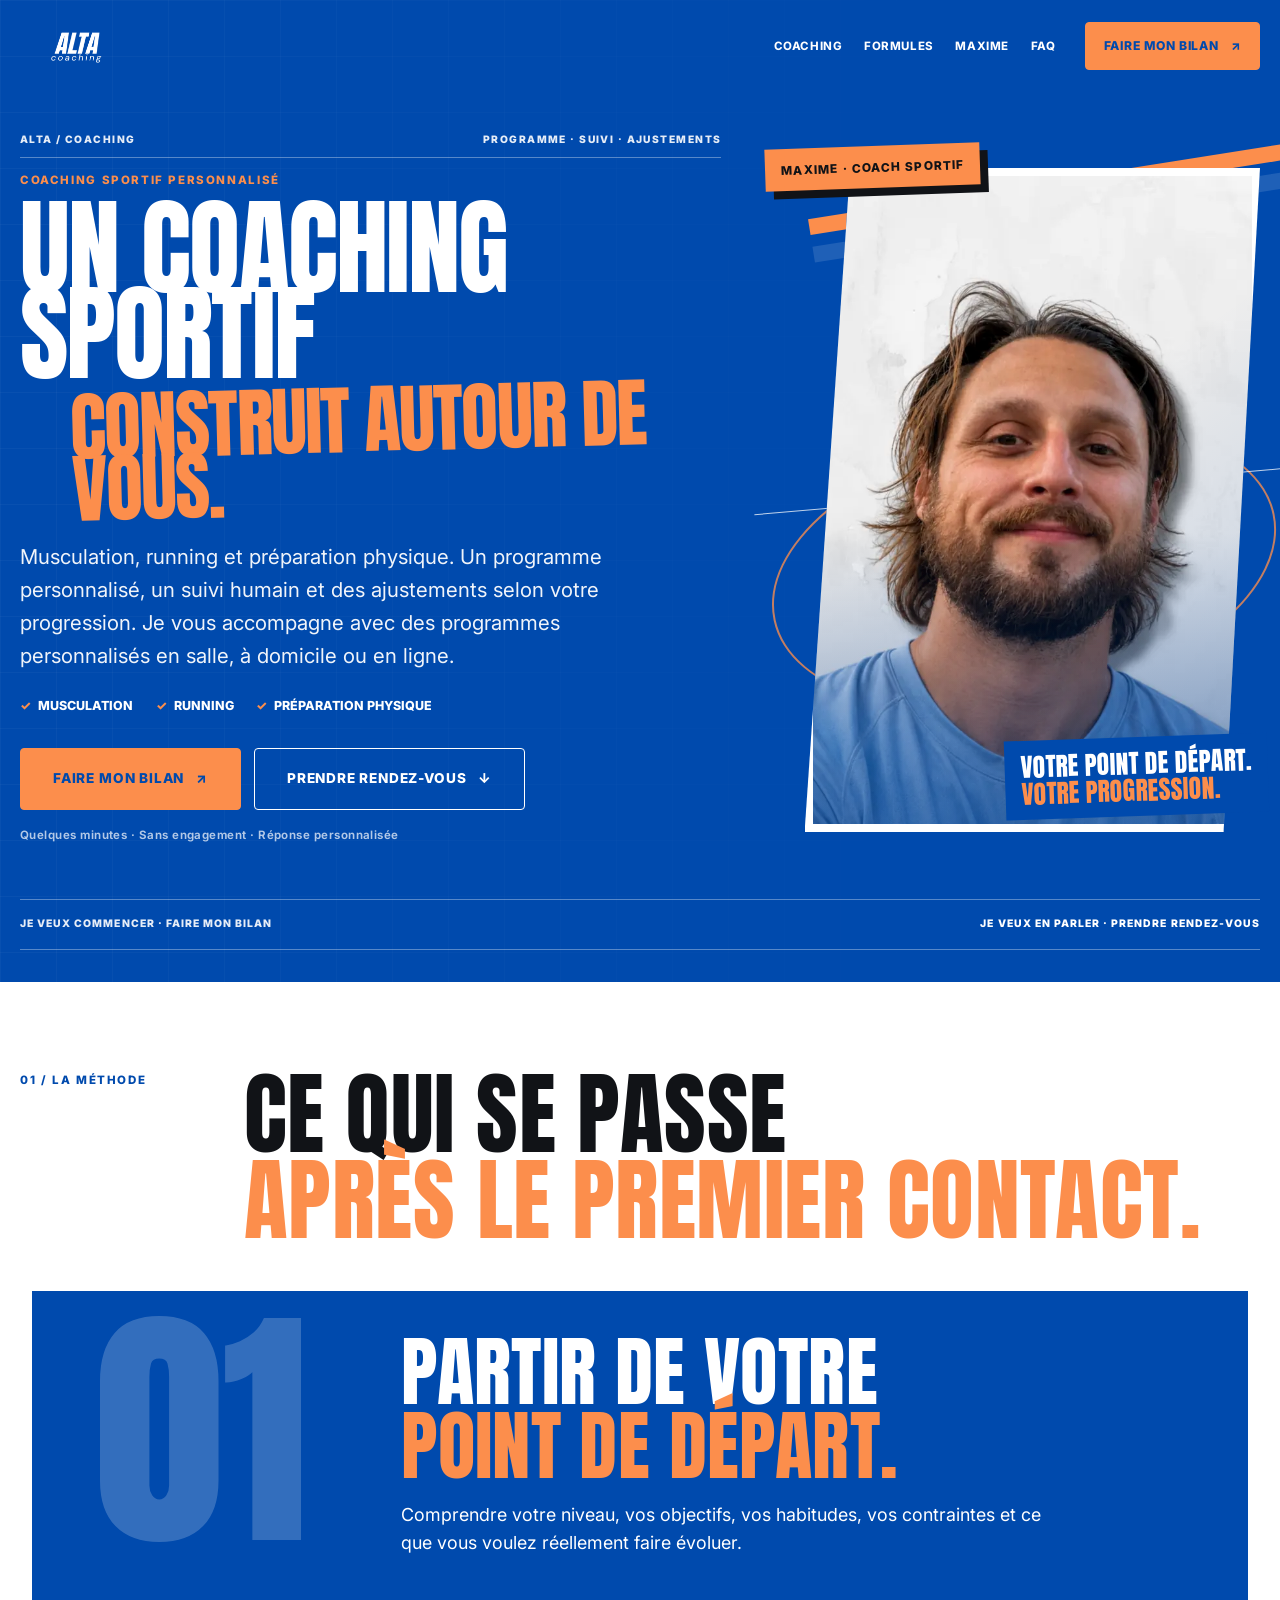
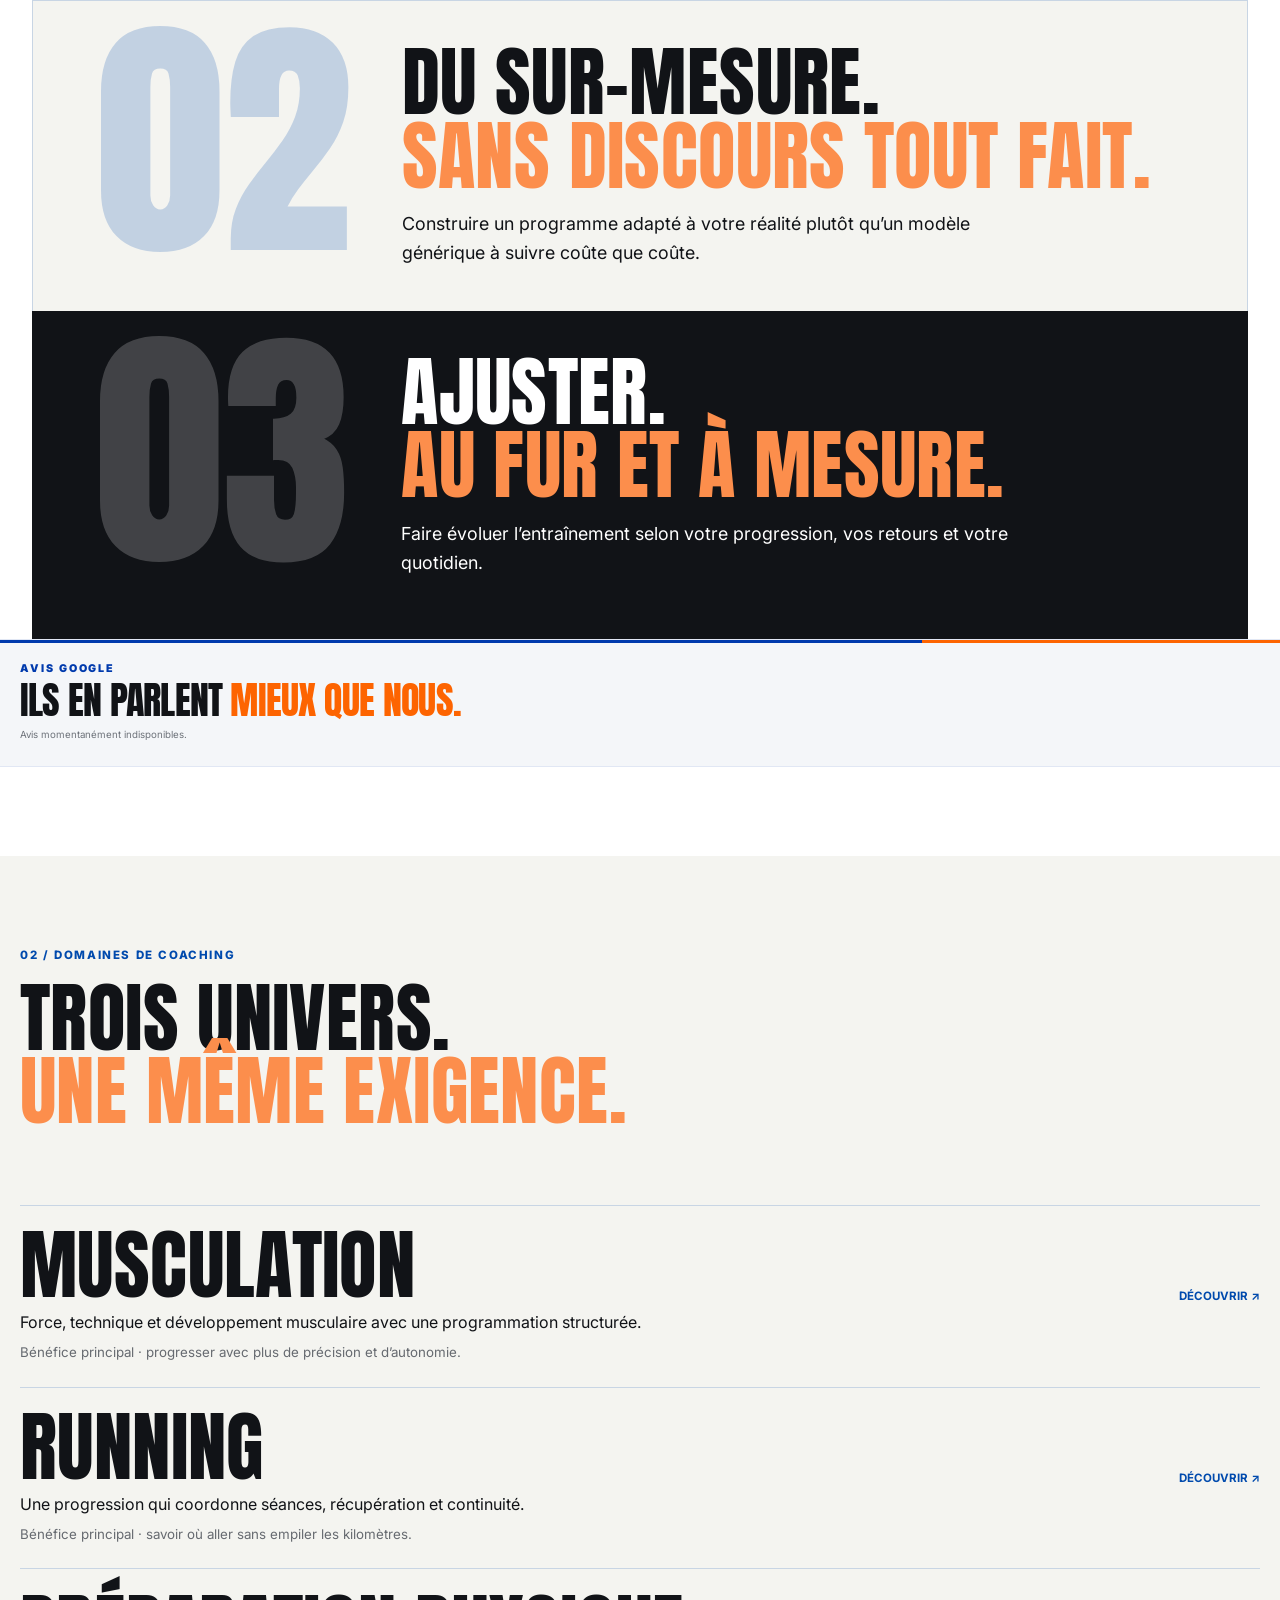
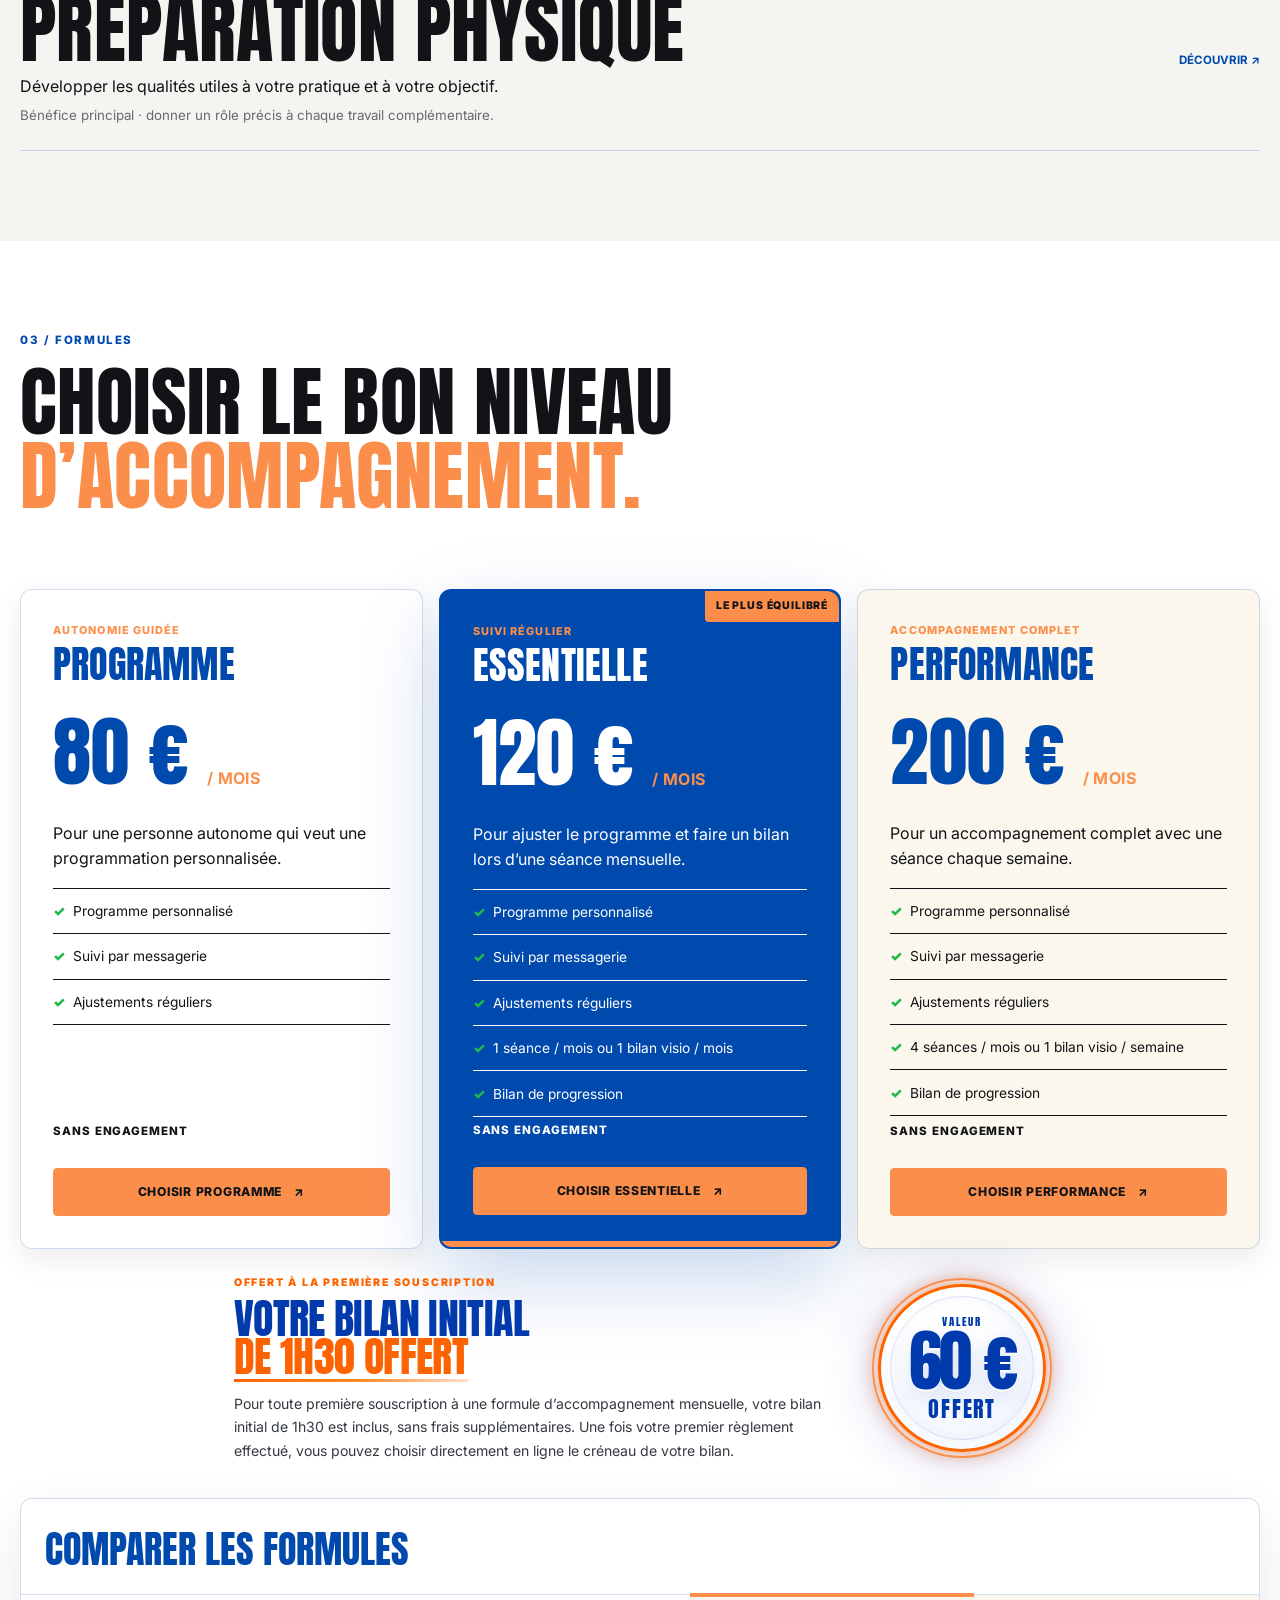
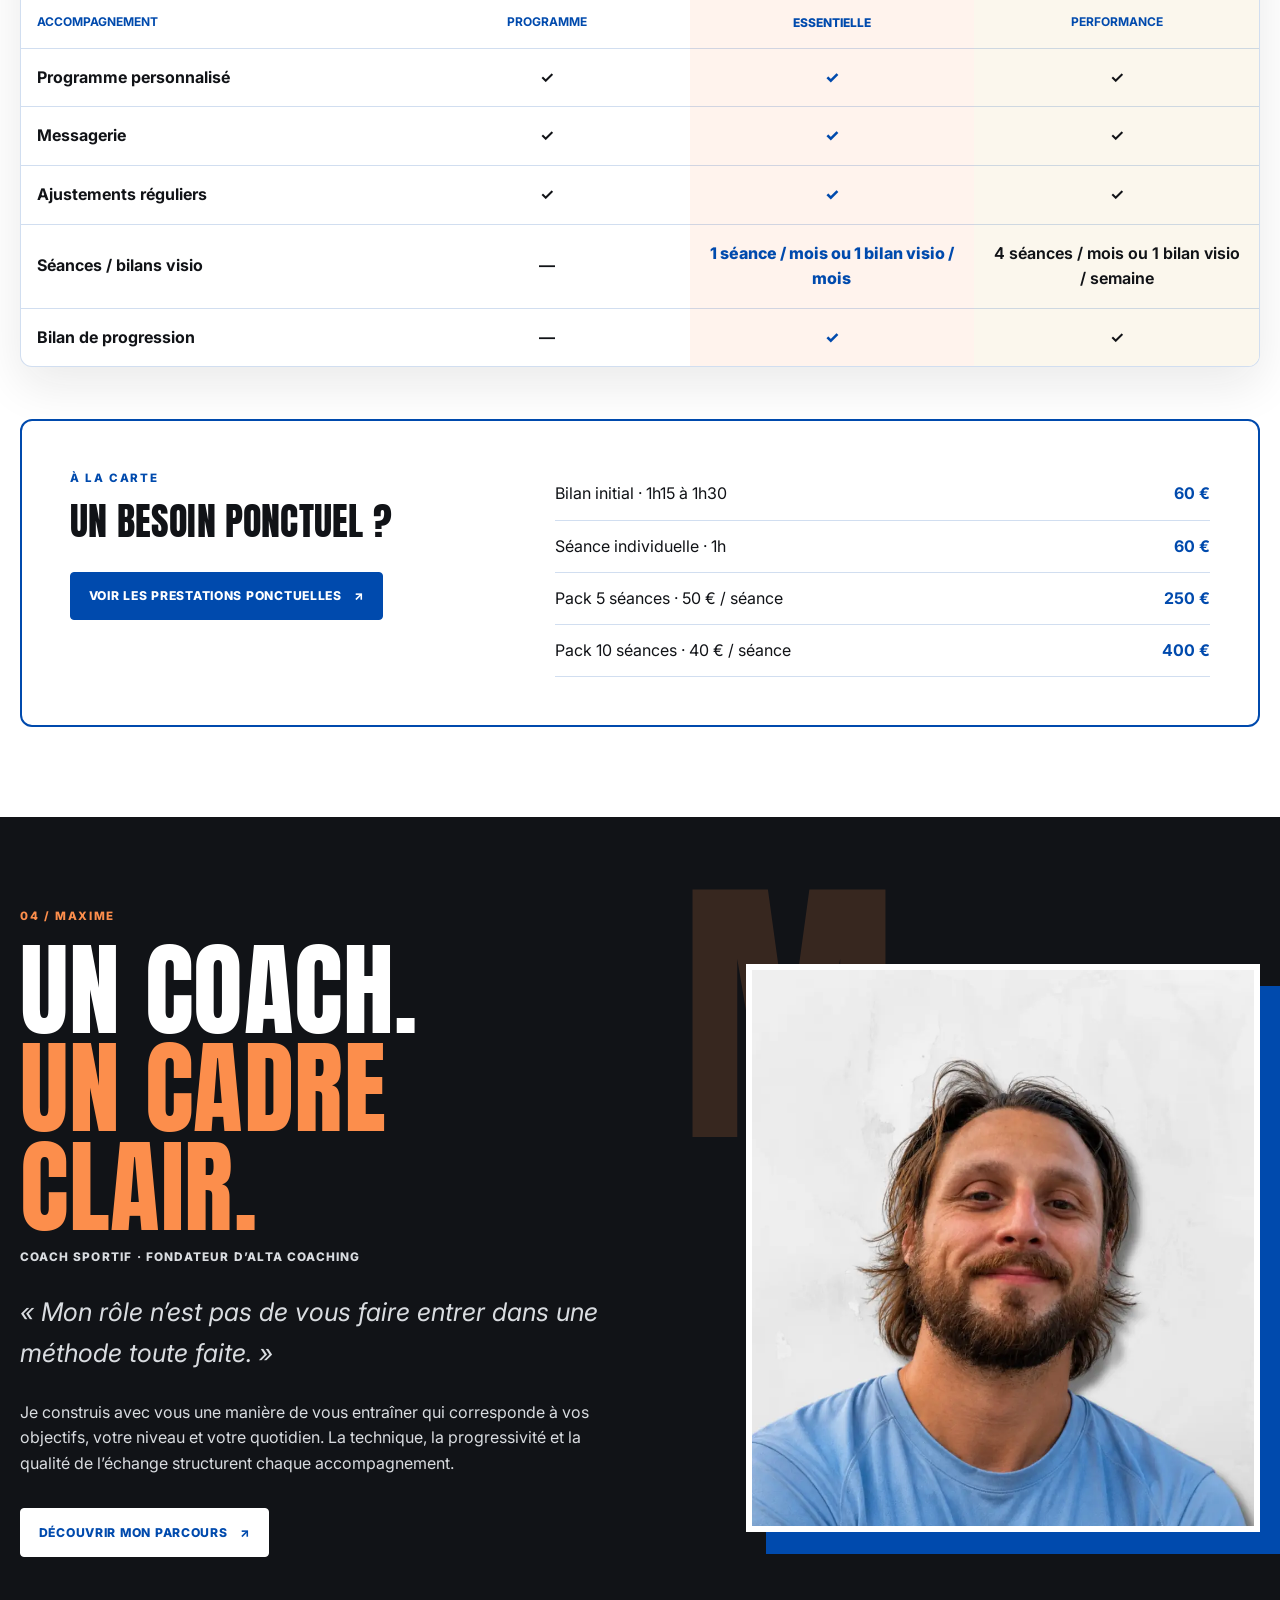
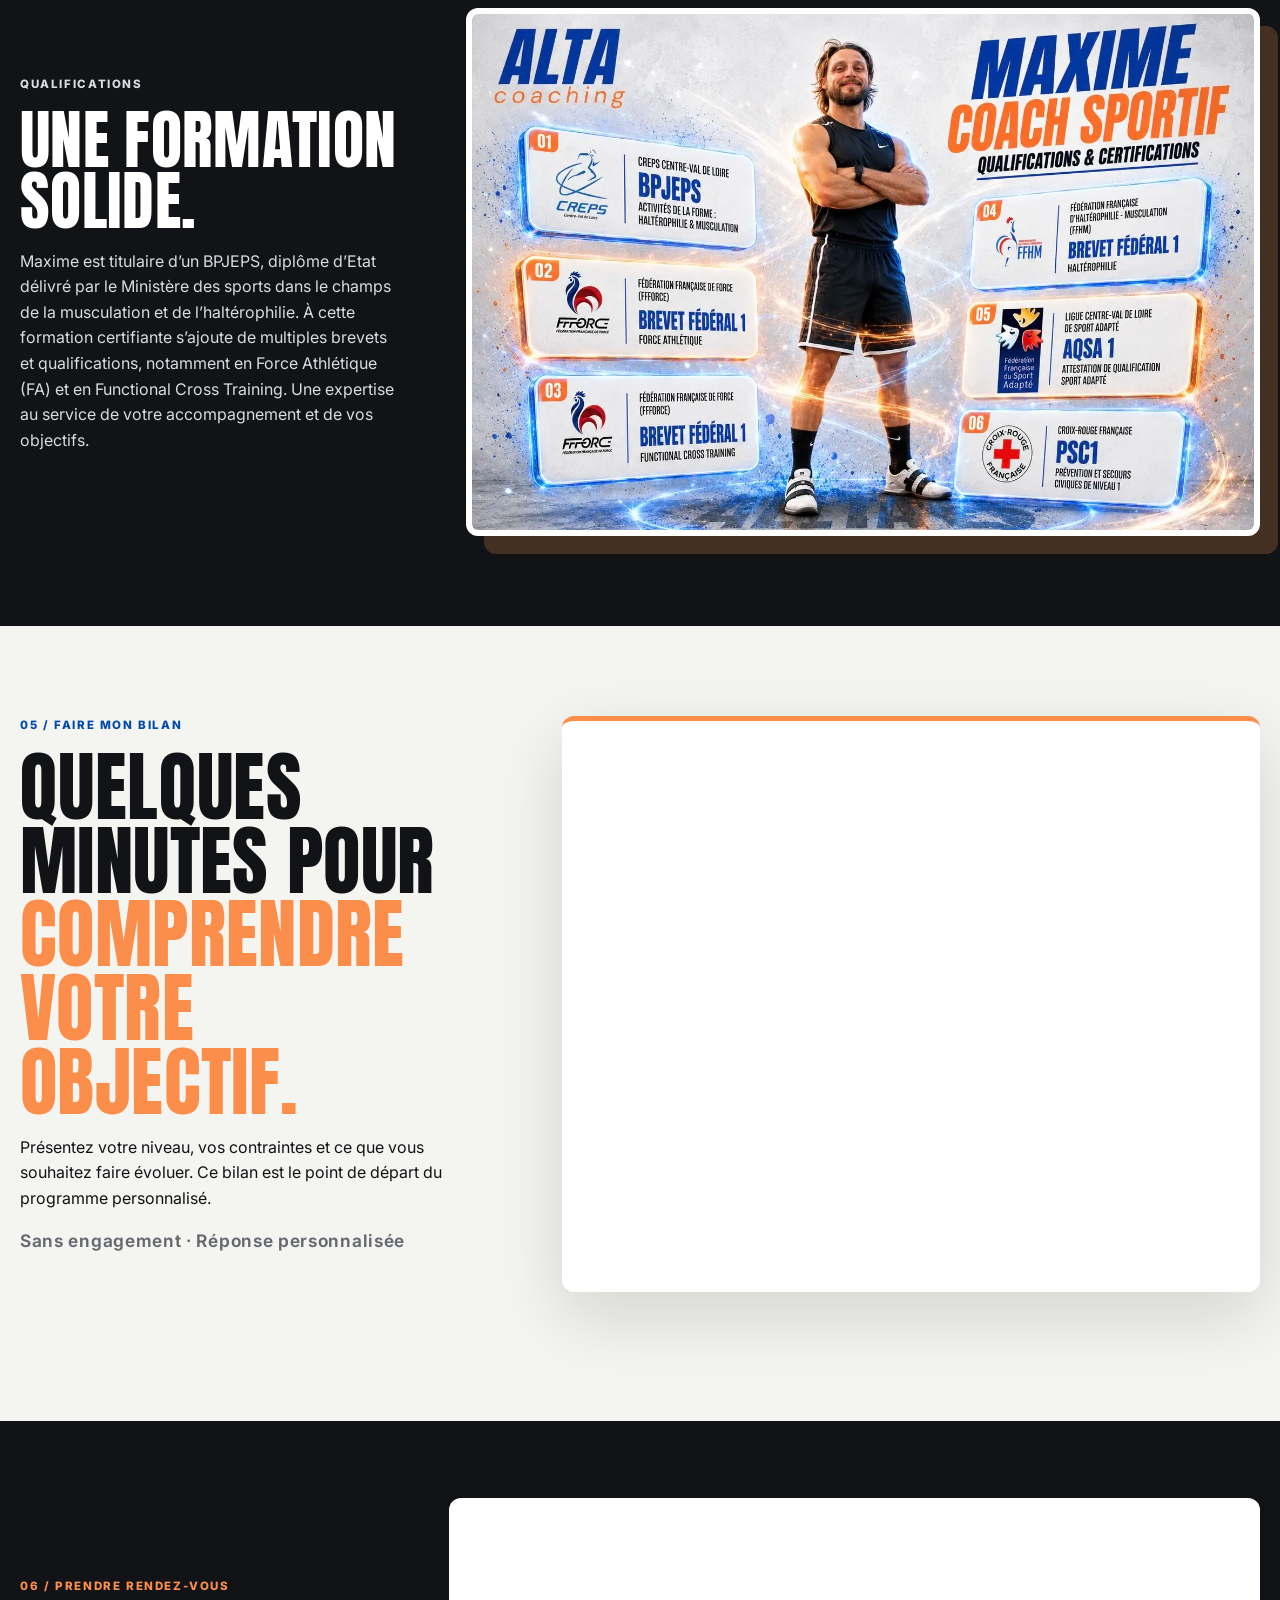
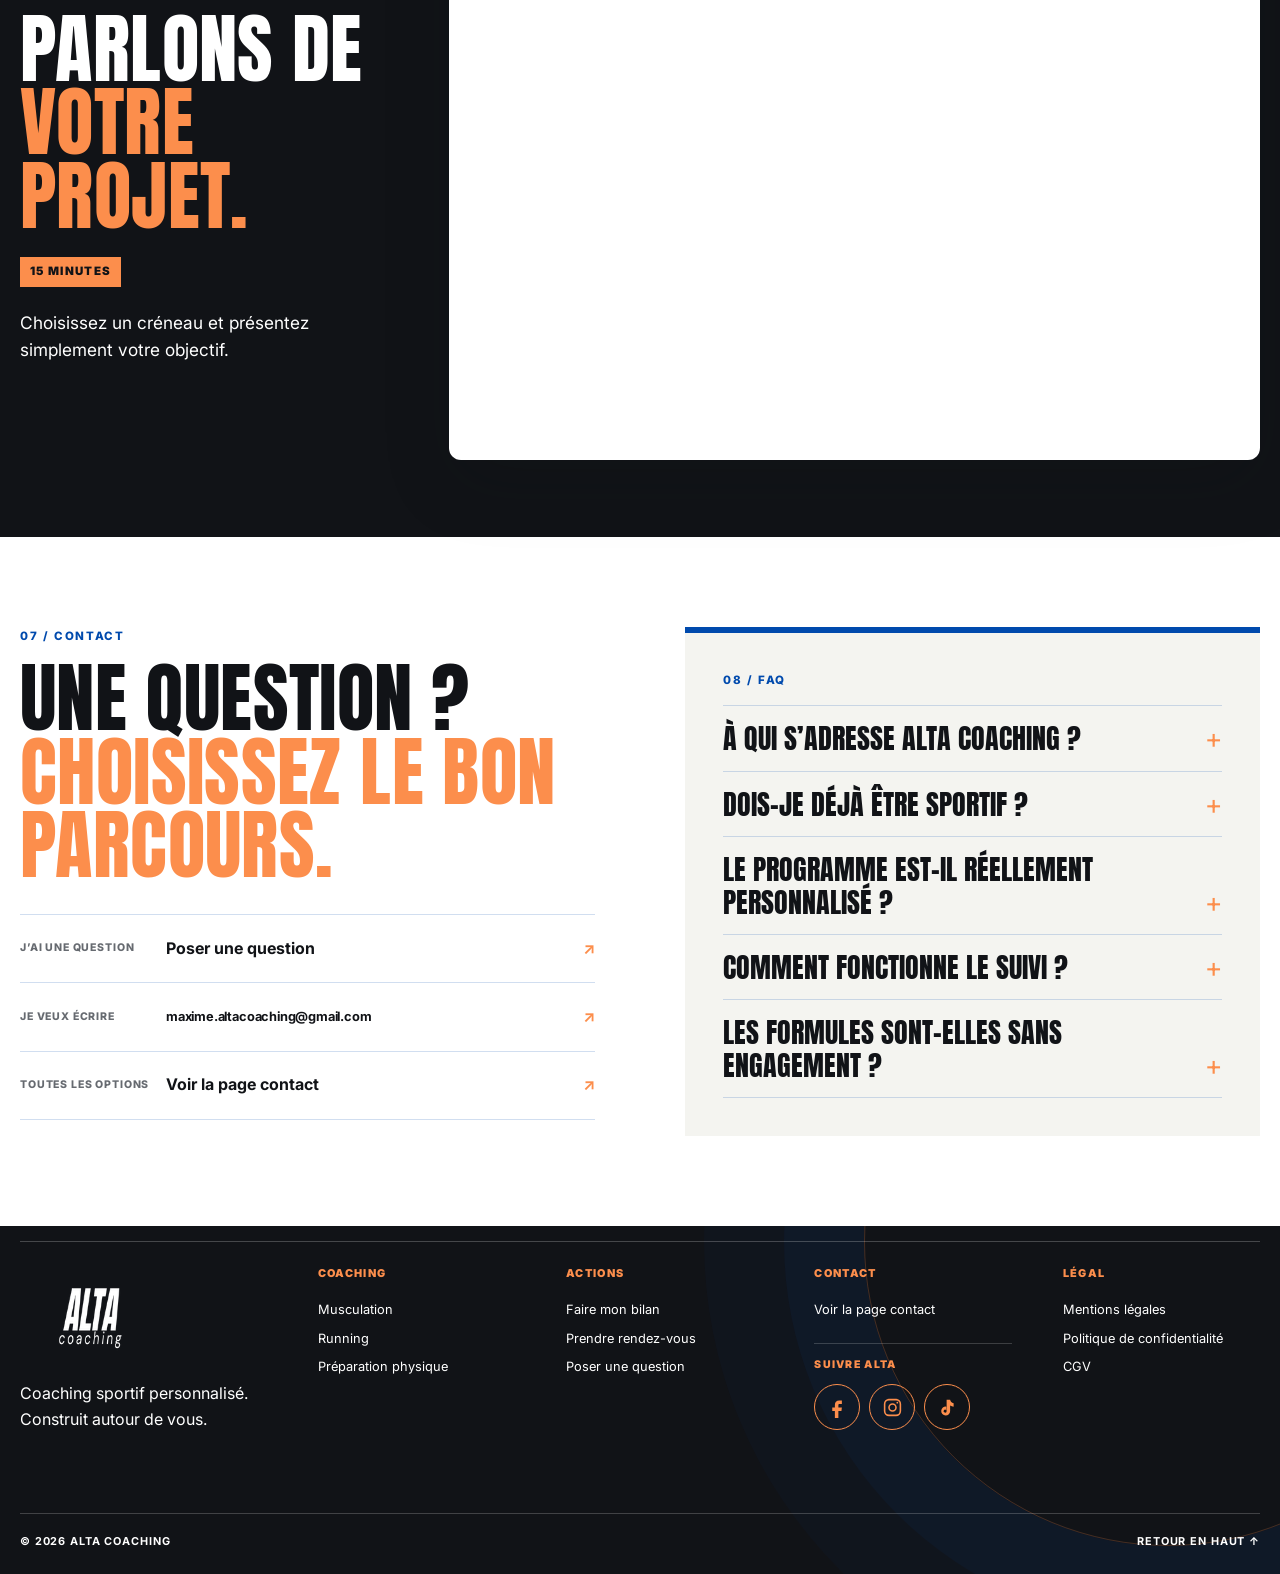
==== commit a39ce0e2: "Add files via upload" ====
--- a/index.html
+++ b/index.html
@@ -30,7 +30,7 @@
   <link rel="icon" type="image/png" sizes="48x48" href="/assets/images/alta-favicon-round-v6-48.png"><link rel="icon" type="image/png" sizes="32x32" href="/assets/images/alta-favicon-round-v6-32.png"><link rel="icon" type="image/png" sizes="16x16" href="/assets/images/alta-favicon-round-v6-16.png"><link rel="shortcut icon" href="/favicon.ico"><link rel="apple-touch-icon" sizes="180x180" href="/assets/images/alta-apple-touch-v6.png">
   <link rel="stylesheet" href="./css/style.css?v=33">
   <link rel="stylesheet" href="./css/social.css?v=9">
-  <link rel="stylesheet" href="./css/reviews.css?v=2">
+  <link rel="stylesheet" href="./css/reviews.css?v=3">
   <script type="application/ld+json">
   {"@context":"https://schema.org","@graph":[{"@type":"WebSite","name":"ALTA Coaching","url":"https://www.alta-coaching.fr/"},{"@type":"Organization","name":"ALTA Coaching","url":"https://www.alta-coaching.fr/","logo":"https://www.alta-coaching.fr/assets/images/logo-alta-transparent.png","email":"maxime.altacoaching@gmail.com","areaServed":[{"@type":"City","name":"Saint-Amand-Montrond"},{"@type":"AdministrativeArea","name":"Cher"}],"sameAs":["https://www.facebook.com/profile.php?id=61591944164231","https://www.instagram.com/maxime.altacoaching/","https://www.tiktok.com/@maxime.altacoaching"]},{"@type":"Person","name":"Maxime Le Vilain","jobTitle":"Coach sportif","image":"https://www.alta-coaching.fr/assets/images/maxime-alta.webp","worksFor":{"@type":"Organization","name":"ALTA Coaching"},"sameAs":["https://www.facebook.com/profile.php?id=61591944164231","https://www.instagram.com/maxime.altacoaching/","https://www.tiktok.com/@maxime.altacoaching"]},{"@type":"Service","name":"Coaching sportif personnalisé","url":"https://www.alta-coaching.fr/","provider":{"@type":"Organization","name":"ALTA Coaching","url":"https://www.alta-coaching.fr/"},"areaServed":["Saint-Amand-Montrond","Cher"],"serviceType":["Musculation","Running","Préparation physique"],"description":"Programme personnalisé, suivi humain et ajustements adaptés au niveau, aux objectifs et au quotidien."}]}
   </script>
@@ -75,34 +75,35 @@
       </div>
       <div class="google-reviews" role="region" aria-labelledby="google-reviews-title" data-google-reviews>
         <div class="container google-reviews-shell">
-          <div class="google-reviews-head reveal">
-            <div>
-              <p class="eyebrow">AVIS GOOGLE</p>
-              <h2 id="google-reviews-title">ILS PARLENT DE <em>LEUR EXPÉRIENCE.</em></h2>
+          <div class="google-reviews-intro reveal">
+            <div class="google-reviews-label">
+              <span class="google-reviews-kicker">AVIS GOOGLE</span>
+              <h2 id="google-reviews-title">ILS EN PARLENT <em>MIEUX QUE NOUS.</em></h2>
             </div>
             <div class="google-reviews-summary" aria-label="Note Google Maps">
-              <div class="google-reviews-scoreline"><strong class="google-reviews-score" data-reviews-score>—</strong><span class="google-reviews-stars" data-reviews-stars aria-label="Note en cours de chargement">★★★★★</span></div>
-              <p class="google-reviews-count" data-reviews-count>Chargement des avis…</p>
-              <p class="google-maps-attribution" translate="no">Google Maps</p>
+              <strong class="google-reviews-score" data-reviews-score>—</strong>
+              <span class="google-reviews-stars" data-reviews-stars aria-label="Note en cours de chargement">★★★★★</span>
+              <span class="google-reviews-count" data-reviews-count>Chargement…</span>
+              <span class="google-maps-attribution" translate="no">Google Maps</span>
+            </div>
+            <div class="google-reviews-controls" aria-label="Navigation des avis">
+              <button class="google-reviews-control" type="button" aria-label="Avis précédent" data-reviews-prev disabled>←</button>
+              <button class="google-reviews-control" type="button" aria-label="Avis suivant" data-reviews-next disabled>→</button>
             </div>
           </div>
-          <div class="google-reviews-stage reveal">
-            <div class="google-reviews-toolbar">
-              <p class="google-reviews-order">Avis Google Maps classés par pertinence.</p>
-              <div class="google-reviews-controls" aria-label="Navigation des avis">
-                <button class="google-reviews-control" type="button" aria-label="Avis précédent" data-reviews-prev disabled>←</button>
-                <button class="google-reviews-control" type="button" aria-label="Avis suivant" data-reviews-next disabled>→</button>
-              </div>
-            </div>
+
+          <div class="google-reviews-rail reveal">
             <div class="google-reviews-track" data-reviews-track role="region" aria-label="Avis Google Maps ALTA Coaching" tabindex="0">
               <div class="google-review-skeleton" aria-hidden="true"></div>
               <div class="google-review-skeleton" aria-hidden="true"></div>
               <div class="google-review-skeleton" aria-hidden="true"></div>
             </div>
-            <div class="google-reviews-footer">
-              <p class="google-reviews-status" data-reviews-status aria-live="polite">Chargement des avis Google Maps.</p>
-              <a class="button button-outline google-reviews-link" data-reviews-link href="#" target="_blank" rel="noopener noreferrer" hidden>Voir tous les avis sur Google Maps <span aria-hidden="true">↗</span></a>
-            </div>
+          </div>
+
+          <div class="google-reviews-meta reveal">
+            <p class="google-reviews-order">Avis Google Maps classés par pertinence.</p>
+            <p class="google-reviews-status" data-reviews-status aria-live="polite">Chargement des avis Google Maps.</p>
+            <a class="google-reviews-link" data-reviews-link href="#" target="_blank" rel="noopener noreferrer" hidden>Voir tous les avis sur Google Maps <span aria-hidden="true">↗</span></a>
           </div>
         </div>
       </div>
@@ -188,7 +189,7 @@
 
   <footer class="footer footer-v34"><div class="container footer-grid-v34"><div class="footer-brand"><img src="./assets/images/logo-alta-transparent.png" width="220" height="100" loading="lazy" decoding="async" alt="ALTA Coaching"><p>Coaching sportif personnalisé.<br>Construit autour de vous.</p></div><nav aria-label="Coaching"><p>COACHING</p><a href="./musculation/">Musculation</a><a href="./running/">Running</a><a href="./preparation-physique/">Préparation physique</a></nav><nav aria-label="Actions"><p>ACTIONS</p><button type="button" data-tally-popup>Faire mon bilan</button><a href="#reservation">Prendre rendez-vous</a><button type="button" data-question-popup data-source="footer-question">Poser une question</button></nav><nav aria-label="Contact et réseaux"><p>CONTACT</p><a href="./contact/">Voir la page contact</a><div class="footer-social"><p class="footer-social-title">SUIVRE ALTA</p><div class="footer-social-icons"><a href="https://www.facebook.com/profile.php?id=61591944164231" target="_blank" rel="noopener noreferrer" aria-label="Suivre ALTA Coaching sur Facebook"><svg viewBox="0 0 24 24" aria-hidden="true"><path d="M14 8h3V4h-3c-3.3 0-5 2-5 5v3H6v4h3v8h4v-8h3.5l.5-4h-4V9c0-.7.3-1 1-1Z"/></svg></a><a href="https://www.instagram.com/maxime.altacoaching/" target="_blank" rel="noopener noreferrer" aria-label="Suivre ALTA Coaching sur Instagram"><svg viewBox="0 0 24 24" aria-hidden="true"><rect x="3" y="3" width="18" height="18" rx="5"/><circle cx="12" cy="12" r="4"/><circle cx="17.5" cy="6.5" r="1" class="icon-dot"/></svg></a><a href="https://www.tiktok.com/@maxime.altacoaching" target="_blank" rel="noopener noreferrer" aria-label="Suivre ALTA Coaching sur TikTok"><svg viewBox="0 0 24 24" aria-hidden="true"><path d="M15 3c.4 2.2 1.7 3.6 4 4v4c-1.5 0-2.8-.4-4-1.2v6.1A5.1 5.1 0 1 1 10.6 11v4a1.7 1.7 0 1 0 .4 1.1V3h4Z"/></svg></a></div></div></nav><nav aria-label="Informations légales"><p>LÉGAL</p><a href="./mentions-legales/">Mentions légales</a><a href="./politique-confidentialite/">Politique de confidentialité</a><a href="./assets/documents/cgv-alta-coaching.pdf" download>CGV</a></nav></div><div class="container footer-bottom"><span>© <span id="year"></span> ALTA COACHING</span><a href="#top">RETOUR EN HAUT ↑</a></div></footer>
   <button class="mobile-cta" type="button" data-tally-popup data-track="cta_sticky_click">Faire mon bilan ↗</button>
-  <script src="./js/reviews.js?v=2" defer></script>
+  <script src="./js/reviews.js?v=3" defer></script>
   <script src="./js/social.js?v=5" defer></script>
   <script src="./js/script.js?v=15" defer></script>
 </body>
--- a/css/reviews.css
+++ b/css/reviews.css
@@ -1,173 +1,199 @@
-/* ALTA V10 — Avis Google Maps natifs */
+/* ALTA V11 — Avis Google en zone de transition compacte */
 .google-reviews {
   position: relative;
-  padding: clamp(3.2rem, 6vw, 5.8rem) 0 clamp(3.5rem, 6.5vw, 6rem);
   overflow: hidden;
-  background:
-    radial-gradient(circle at 86% 10%, rgba(0, 74, 173, .12), transparent 30rem),
-    linear-gradient(180deg, #fff 0%, #f6f8fb 100%);
-  color: var(--color-dark);
-}
-
+  padding: clamp(1.65rem, 3vw, 2.5rem) 0 clamp(1.8rem, 3.2vw, 2.7rem);
+  background: #f4f6f9;
+  color: #111317;
+  border-top: 1px solid rgba(0,58,173,.08);
+  border-bottom: 1px solid rgba(0,58,173,.08);
+}
 .google-reviews::before {
   content: "";
   position: absolute;
-  inset: 0 auto auto 0;
-  width: min(34vw, 420px);
-  height: 5px;
-  background: linear-gradient(90deg, #fd6401 0 28%, #003aad 28% 100%);
-}
-
+  inset: 0 0 auto;
+  height: 3px;
+  background: linear-gradient(90deg, #003aad 0 72%, #fd6401 72% 100%);
+}
 .google-reviews-shell { position: relative; }
-.google-reviews-head {
+.google-reviews-intro {
   display: grid;
-  grid-template-columns: minmax(0, 1fr) auto;
-  gap: clamp(1.5rem, 4vw, 4rem);
-  align-items: end;
-}
-
-.google-reviews .eyebrow { color: #fd6401; }
+  grid-template-columns: minmax(260px, .9fr) minmax(260px, 1.15fr) auto;
+  align-items: center;
+  gap: clamp(1rem, 2.4vw, 2.2rem);
+  margin-bottom: 1rem;
+}
+.google-reviews-label { min-width: 0; }
+.google-reviews-kicker {
+  display: block;
+  margin-bottom: .28rem;
+  color: #003aad;
+  font-size: .67rem;
+  font-weight: 900;
+  letter-spacing: .18em;
+}
 .google-reviews h2 {
-  max-width: 880px;
+  max-width: none;
   margin: 0;
-  color: #003aad;
-  font-size: clamp(3rem, 6vw, 6.1rem);
-  line-height: .9;
-}
-.google-reviews h2 em { color: #fd6401; }
-
+  color: #111317;
+  font-family: var(--font-display);
+  font-size: clamp(1.75rem, 3vw, 2.9rem);
+  line-height: .95;
+  letter-spacing: -.02em;
+}
+.google-reviews h2 em { color: #fd6401; font-style: normal; }
 .google-reviews-summary {
-  display: grid;
-  min-width: 220px;
-  justify-items: end;
-  gap: .3rem;
-  padding-bottom: .35rem;
-}
-.google-reviews-scoreline { display: flex; align-items: baseline; gap: .65rem; }
-.google-reviews-score {
-  color: #003aad;
-  font-family: var(--font-display);
-  font-size: clamp(3.1rem, 5vw, 4.9rem);
-  line-height: .82;
-}
-.google-reviews-stars,
-.google-review-stars { color: #fd6401; letter-spacing: .08em; }
-.google-reviews-stars { font-size: 1.15rem; }
-.google-reviews-count { margin: 0; color: #5e5e5e; font-size: .82rem; font-weight: 700; }
-.google-maps-attribution {
-  margin: .2rem 0 0;
-  color: #5e5e5e;
-  font-family: Roboto, Inter, Sans-Serif;
-  font-size: 12px;
-  font-style: normal;
-  font-weight: 400;
-  letter-spacing: normal;
-  white-space: nowrap;
-}
-
-.google-reviews-stage { margin-top: clamp(1.8rem, 3.5vw, 3rem); }
-.google-reviews-toolbar {
   display: flex;
   align-items: center;
-  justify-content: space-between;
-  gap: 1rem;
-  margin-bottom: .8rem;
-}
-.google-reviews-order { margin: 0; color: #5e5e5e; font-size: .72rem; line-height: 1.45; }
-.google-reviews-controls { display: flex; gap: .45rem; }
+  justify-content: flex-start;
+  gap: .62rem;
+  min-width: 0;
+  white-space: nowrap;
+}
+.google-reviews-score {
+  color: #003aad;
+  font-family: var(--font-display);
+  font-size: 2rem;
+  line-height: 1;
+}
+.google-reviews-stars,
+.google-review-stars { color: #fd6401; letter-spacing: .07em; }
+.google-reviews-stars { font-size: .9rem; }
+.google-reviews-count {
+  color: #5d626b;
+  font-size: .72rem;
+  font-weight: 750;
+}
+.google-maps-attribution {
+  color: #5d626b;
+  font: 400 12px/1.2 Roboto, Inter, sans-serif;
+  white-space: nowrap;
+}
+.google-reviews-controls { display: flex; gap: .42rem; }
 .google-reviews-control {
   display: grid;
-  width: 40px;
-  height: 40px;
+  width: 36px;
+  height: 36px;
+  padding: 0;
   place-items: center;
   border: 1px solid rgba(0,58,173,.2);
   border-radius: 50%;
   background: #fff;
   color: #003aad;
-  font-size: 1rem;
-  transition: transform .25s ease, background .25s ease, color .25s ease, opacity .25s ease;
+  font-size: .95rem;
+  cursor: pointer;
+  transition: transform .2s ease, background .2s ease, color .2s ease, opacity .2s ease;
 }
 .google-reviews-control:hover:not(:disabled),
-.google-reviews-control:focus-visible:not(:disabled) { transform: translateY(-2px); background: #003aad; color: #fff; }
-.google-reviews-control:disabled { opacity: .28; cursor: default; }
-
+.google-reviews-control:focus-visible:not(:disabled) { transform: translateY(-1px); background: #003aad; color: #fff; }
+.google-reviews-control:disabled { opacity: .25; cursor: default; }
+.google-reviews-rail { position: relative; }
 .google-reviews-track {
   display: flex;
-  gap: clamp(.85rem, 1.5vw, 1.25rem);
+  gap: .85rem;
   overflow-x: auto;
-  padding: .25rem .15rem 1.1rem;
+  padding: .1rem .08rem .55rem;
   scroll-snap-type: x mandatory;
   scrollbar-width: none;
   overscroll-behavior-inline: contain;
   -webkit-overflow-scrolling: touch;
 }
 .google-reviews-track::-webkit-scrollbar { display: none; }
-
 .google-review-card,
 .google-review-skeleton {
-  flex: 0 0 calc((100% - 2.5rem) / 3);
+  flex: 0 0 calc((100% - 1.7rem) / 3);
   min-width: 0;
   scroll-snap-align: start;
-  border: 1px solid rgba(0,58,173,.12);
-  border-radius: 18px;
+  border: 1px solid rgba(0,58,173,.1);
+  border-radius: 12px;
   background: #fff;
-  box-shadow: 0 18px 42px rgba(17,19,23,.07);
 }
 .google-review-card {
+  display: grid;
+  grid-template-rows: auto 1fr auto;
+  min-height: 190px;
+  padding: 1rem 1.05rem .9rem;
+  box-shadow: 0 8px 22px rgba(17,19,23,.045);
+  transition: transform .25s ease, border-color .25s ease, box-shadow .25s ease;
+}
+.google-review-card:hover { transform: translateY(-2px); border-color: rgba(253,100,1,.4); box-shadow: 0 12px 28px rgba(17,19,23,.07); }
+.google-review-top { display: flex; align-items: center; justify-content: space-between; gap: .7rem; }
+.google-review-stars { font-size: .78rem; }
+.google-review-source { color: #777c84; font: 400 11px/1.2 Roboto, Inter, sans-serif; white-space: nowrap; }
+.google-review-text {
+  display: -webkit-box;
+  overflow: hidden;
+  margin: .75rem 0 .8rem;
+  color: #292d33;
+  font-size: .84rem;
+  line-height: 1.52;
+  -webkit-box-orient: vertical;
+  -webkit-line-clamp: 4;
+}
+.google-review-author { display: flex; align-items: center; gap: .58rem; min-width: 0; padding-top: .72rem; border-top: 1px solid rgba(0,58,173,.07); }
+.google-review-avatar { width: 32px; height: 32px; flex: 0 0 32px; border-radius: 50%; object-fit: cover; background: #eef2f7; }
+.google-review-author-copy { min-width: 0; }
+.google-review-author-name { display: block; overflow: hidden; color: #003aad; font-size: .72rem; font-weight: 800; text-overflow: ellipsis; white-space: nowrap; }
+a.google-review-author-name:hover { text-decoration: underline; }
+.google-review-meta { display: block; margin-top: .1rem; color: #727780; font-size: .61rem; line-height: 1.35; }
+.google-review-links { display: flex; flex-wrap: wrap; gap: .4rem .75rem; margin-top: .55rem; }
+.google-review-links a { color: #003aad; font-size: .6rem; font-weight: 800; text-decoration: underline; text-underline-offset: 2px; }
+.google-review-translation { color: #727780; font-size: .58rem; }
+.google-review-skeleton {
+  height: 190px;
+  background: linear-gradient(100deg, #fff 15%, #e9edf3 45%, #fff 75%);
+  background-size: 200% 100%;
+  animation: review-shimmer 1.35s ease-in-out infinite;
+}
+@keyframes review-shimmer { to { background-position: -200% 0; } }
+.google-reviews-meta {
   display: flex;
-  min-height: 320px;
-  flex-direction: column;
-  padding: clamp(1.2rem, 2vw, 1.55rem);
-  transition: transform .35s cubic-bezier(.22,1,.36,1), box-shadow .35s ease, border-color .35s ease;
-}
-.google-review-card:hover { transform: translateY(-5px); border-color: rgba(253,100,1,.5); box-shadow: 0 24px 54px rgba(17,19,23,.11); }
-.google-review-top { display: flex; align-items: center; justify-content: space-between; gap: .8rem; }
-.google-review-stars { font-size: .9rem; }
-.google-review-source { color: #5e5e5e; font: 400 12px/1.2 Roboto, Inter, Sans-Serif; white-space: nowrap; }
-.google-review-text { margin: 1.25rem 0 1.4rem; color: #252a31; font-size: .95rem; line-height: 1.65; }
-.google-review-author { display: flex; align-items: center; gap: .75rem; margin-top: auto; padding-top: 1rem; border-top: 1px solid rgba(0,58,173,.09); }
-.google-review-avatar { width: 42px; height: 42px; flex: 0 0 42px; border-radius: 50%; object-fit: cover; background: #eef2f7; }
-.google-review-author-copy { min-width: 0; }
-.google-review-author-name { display: block; overflow: hidden; color: #003aad; font-size: .82rem; font-weight: 800; text-overflow: ellipsis; white-space: nowrap; }
-a.google-review-author-name:hover { text-decoration: underline; }
-.google-review-meta { display: block; margin-top: .18rem; color: #5e5e5e; font-size: .68rem; line-height: 1.4; }
-.google-review-links { display: flex; flex-wrap: wrap; gap: .65rem 1rem; margin-top: .85rem; }
-.google-review-links a { color: #003aad; font-size: .68rem; font-weight: 800; text-decoration: underline; text-underline-offset: 3px; }
-.google-review-translation { color: #5e5e5e; font-size: .65rem; }
-
-.google-review-skeleton { height: 320px; background: linear-gradient(100deg, #fff 15%, #f0f3f7 45%, #fff 75%); background-size: 200% 100%; animation: review-shimmer 1.4s ease-in-out infinite; }
-@keyframes review-shimmer { to { background-position: -200% 0; } }
-
-.google-reviews-footer { display: flex; align-items: center; justify-content: space-between; gap: 1rem; margin-top: .5rem; }
-.google-reviews-status { margin: 0; color: #5e5e5e; font-size: .75rem; }
-.google-reviews-link { flex: 0 0 auto; }
+  align-items: center;
+  gap: .8rem 1.1rem;
+  min-height: 22px;
+  margin-top: .2rem;
+  color: #6d727a;
+}
+.google-reviews-order,
+.google-reviews-status { margin: 0; font-size: .61rem; line-height: 1.4; }
+.google-reviews-status { margin-right: auto; }
+.google-reviews-link {
+  color: #003aad;
+  font-size: .66rem;
+  font-weight: 850;
+  text-decoration: none;
+  white-space: nowrap;
+}
+.google-reviews-link:hover { text-decoration: underline; text-underline-offset: 3px; }
+.google-reviews-link[hidden] { display: none !important; }
+.google-reviews.is-unavailable { padding-top: 1.25rem; padding-bottom: 1.25rem; }
 .google-reviews.is-unavailable .google-reviews-track,
 .google-reviews.is-unavailable .google-reviews-controls,
-.google-reviews.is-unavailable .google-reviews-summary { display: none; }
-.google-reviews.is-unavailable .google-reviews-stage { margin-top: 1.4rem; }
-.google-reviews.is-unavailable .google-reviews-toolbar { display: none; }
-.google-reviews.is-unavailable .google-reviews-footer { justify-content: flex-start; }
+.google-reviews.is-unavailable .google-reviews-summary,
+.google-reviews.is-unavailable .google-reviews-order { display: none; }
+.google-reviews.is-unavailable .google-reviews-intro { grid-template-columns: 1fr; margin-bottom: .35rem; }
+.google-reviews.is-unavailable .google-reviews-meta { justify-content: space-between; margin-top: 0; }
 
 @media (max-width: 980px) {
+  .google-reviews-intro { grid-template-columns: 1fr auto; }
+  .google-reviews-summary { grid-column: 1; grid-row: 2; }
+  .google-reviews-controls { grid-column: 2; grid-row: 1 / span 2; }
   .google-review-card,
-  .google-review-skeleton { flex-basis: calc((100% - 1.25rem) / 2); }
-}
-
+  .google-review-skeleton { flex-basis: calc((100% - .85rem) / 2); }
+}
 @media (max-width: 680px) {
-  .google-reviews { padding-top: 3rem; padding-bottom: 3.4rem; }
-  .google-reviews-head { grid-template-columns: 1fr; align-items: start; gap: 1.2rem; }
-  .google-reviews h2 { font-size: clamp(3rem, 14vw, 4.7rem); }
-  .google-reviews-summary { min-width: 0; justify-items: start; }
-  .google-reviews-toolbar { align-items: flex-end; }
-  .google-reviews-controls { display: none; }
-  .google-reviews-track { margin-right: calc((100vw - 100%) * -1); padding-right: 2.2rem; }
+  .google-reviews { padding: 1.45rem 0 1.6rem; }
+  .google-reviews-intro { grid-template-columns: 1fr auto; gap: .65rem; margin-bottom: .8rem; }
+  .google-reviews h2 { font-size: clamp(1.65rem, 8vw, 2.3rem); }
+  .google-reviews-summary { grid-column: 1 / -1; flex-wrap: wrap; gap: .4rem .55rem; }
+  .google-reviews-controls { grid-column: 2; grid-row: 1; }
+  .google-reviews-track { margin-right: calc((100vw - 100%) * -1); padding-right: 1.2rem; }
   .google-review-card,
-  .google-review-skeleton { flex-basis: calc(100vw - 4.4rem); min-width: 260px; }
-  .google-review-card { min-height: 300px; }
-  .google-reviews-footer { align-items: flex-start; flex-direction: column; }
-  .google-reviews-link { width: 100%; }
-}
-
+  .google-review-skeleton { flex-basis: min(82vw, 320px); min-width: 260px; }
+  .google-review-card { min-height: 185px; }
+  .google-reviews-meta { align-items: flex-start; flex-wrap: wrap; gap: .3rem .7rem; }
+  .google-reviews-status { flex-basis: 100%; order: 3; }
+}
 @media (prefers-reduced-motion: reduce) {
   .google-review-skeleton { animation: none; }
   .google-review-card,
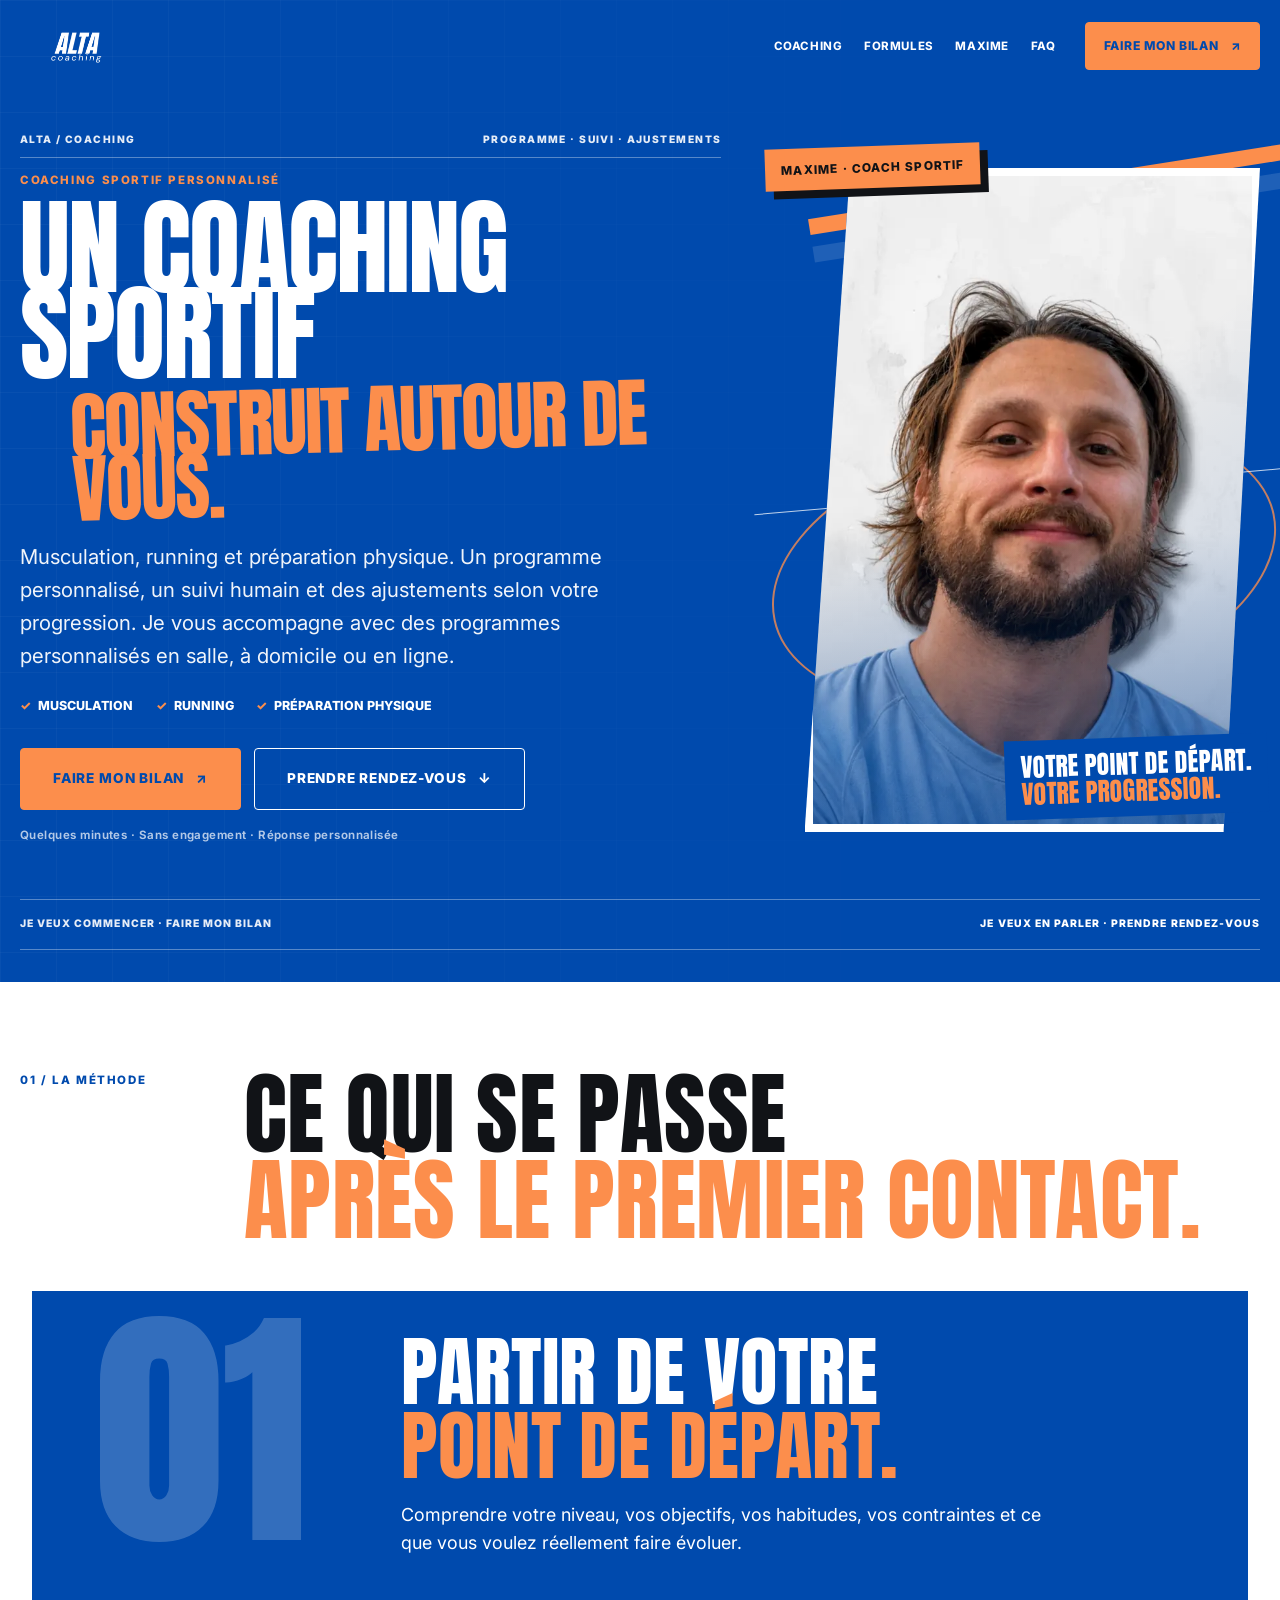
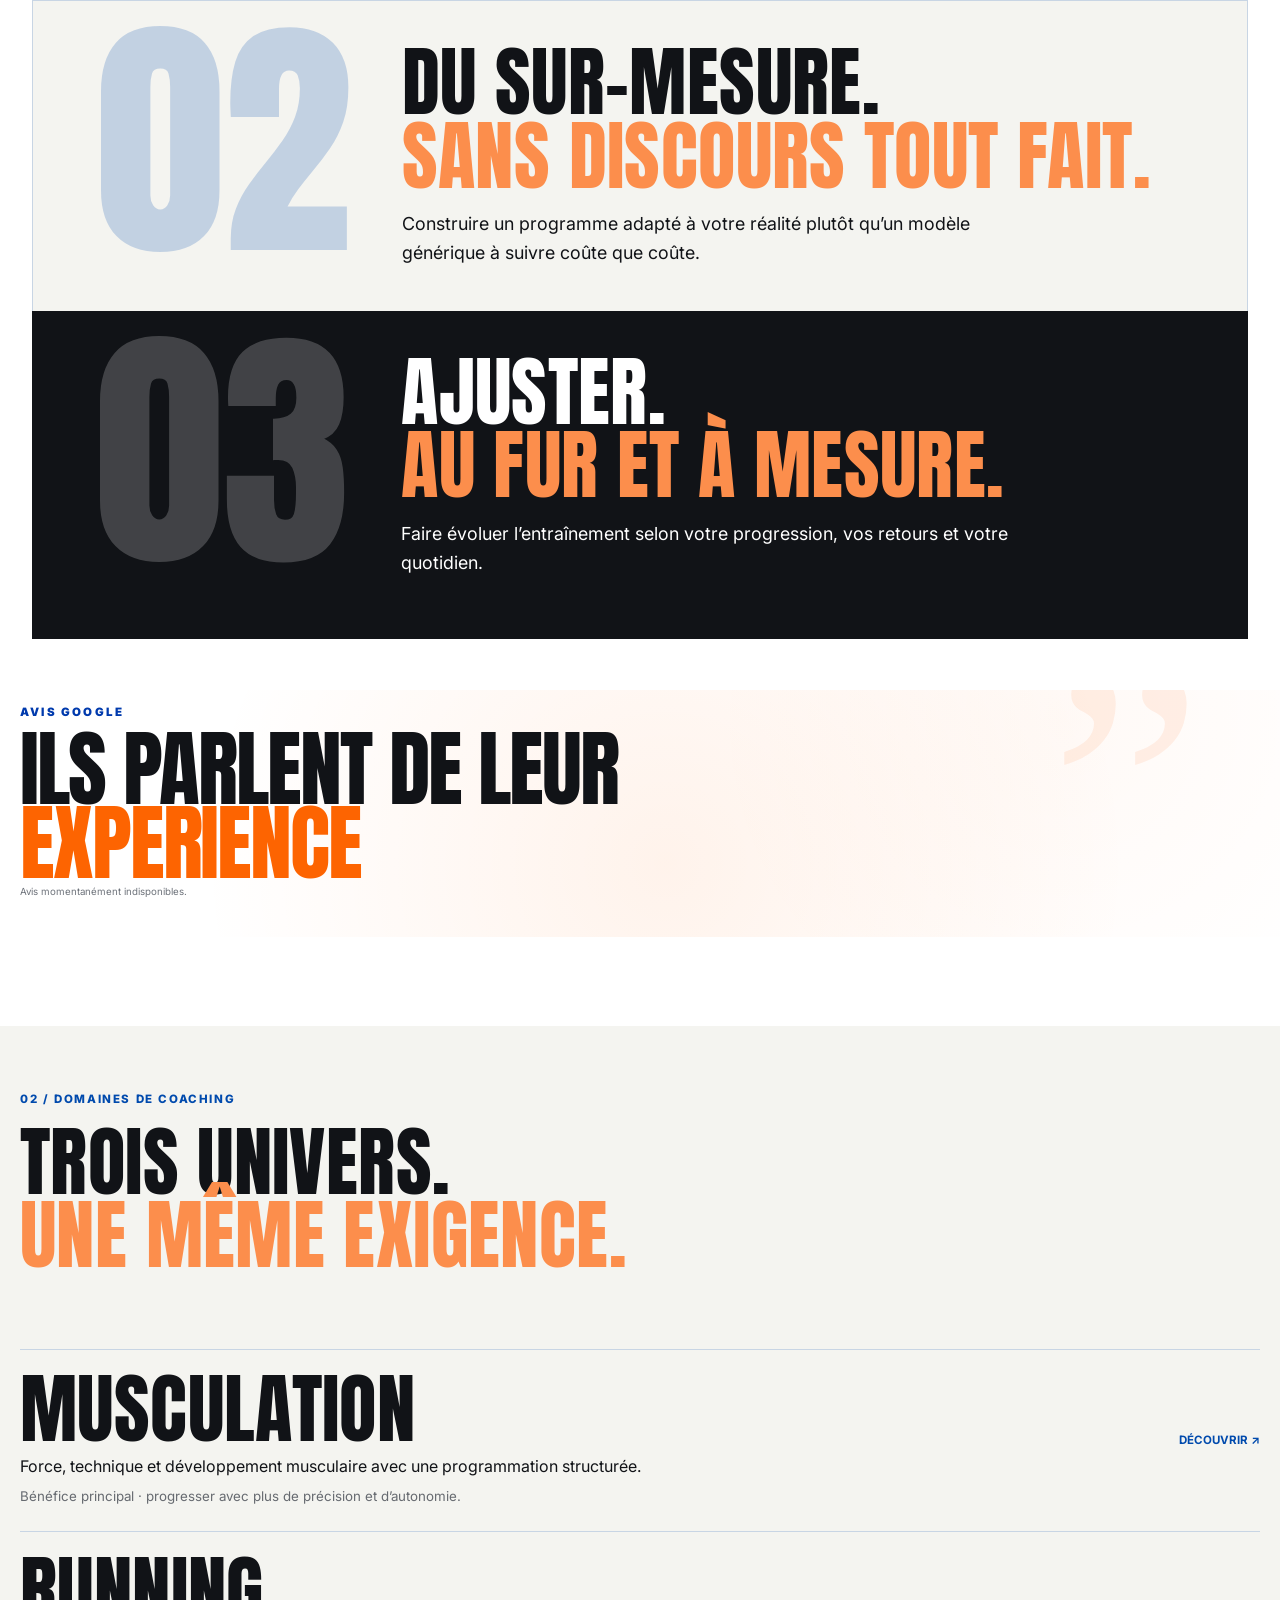
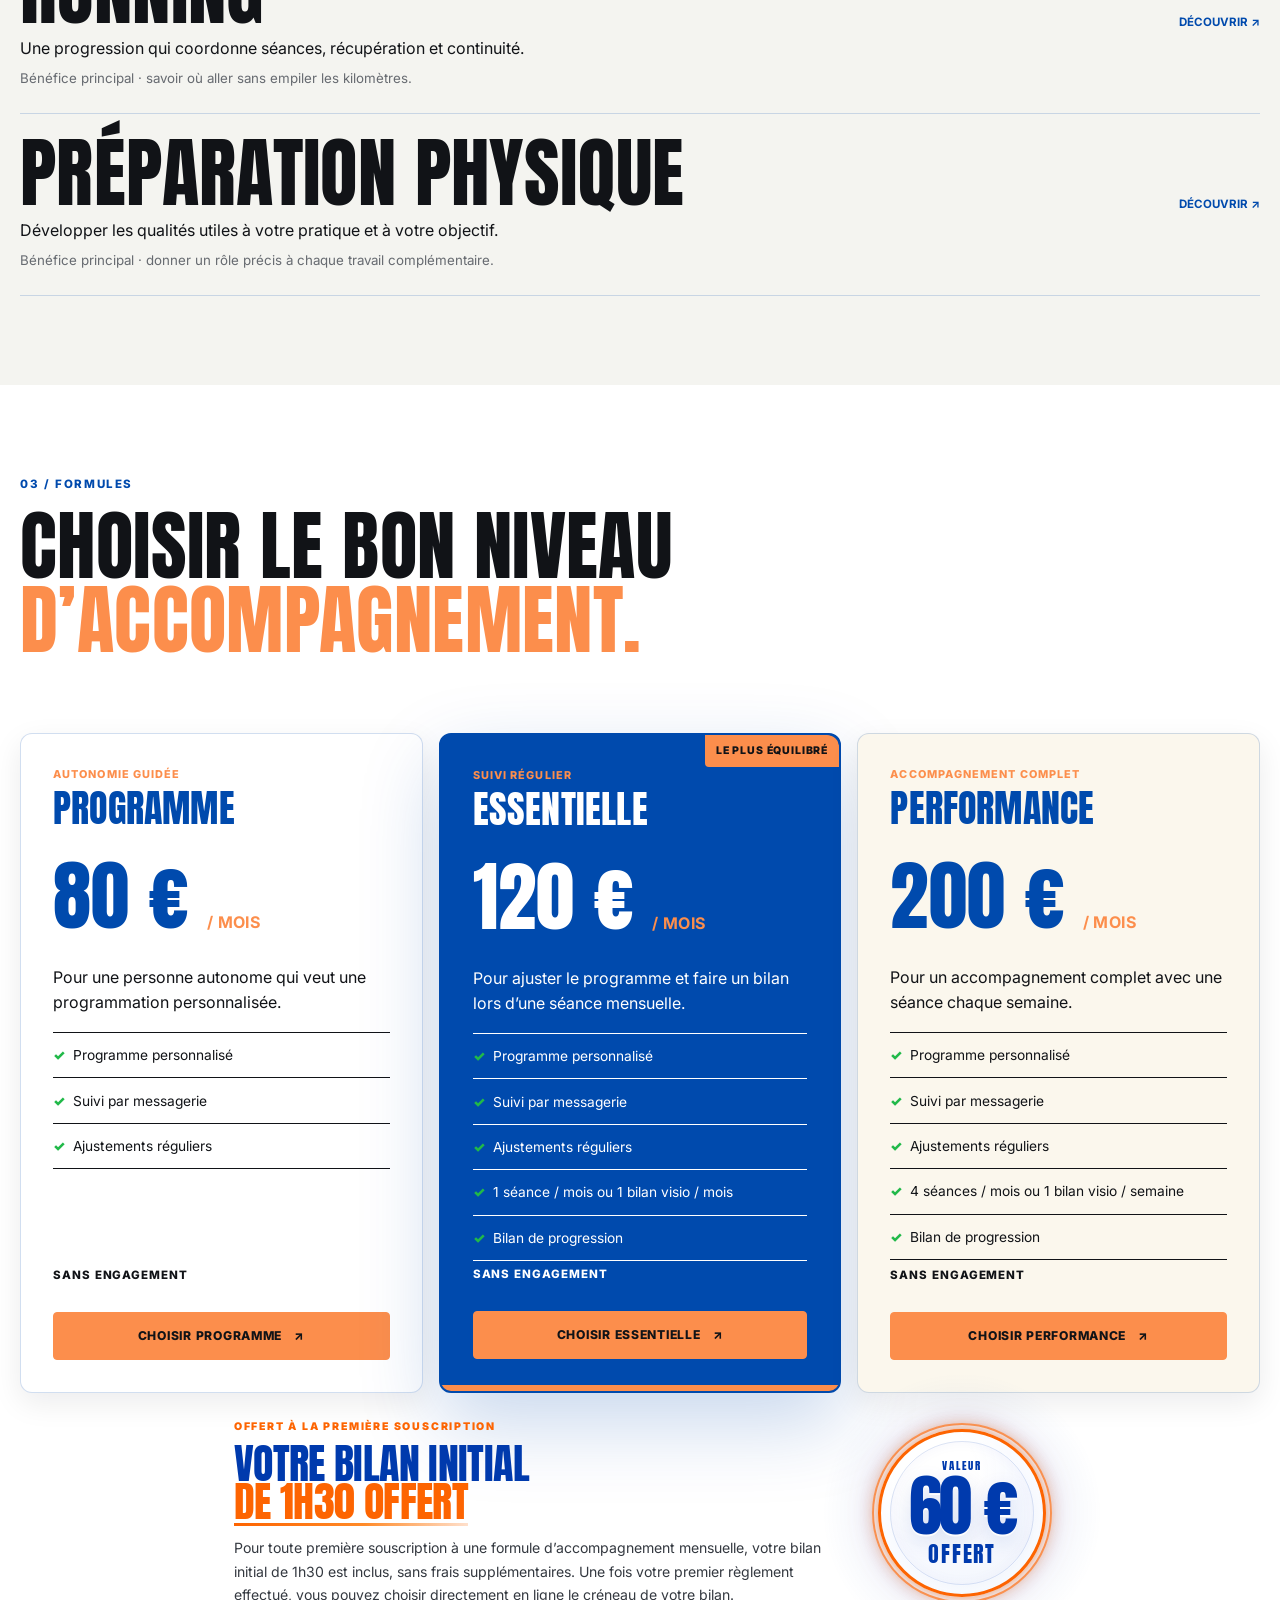
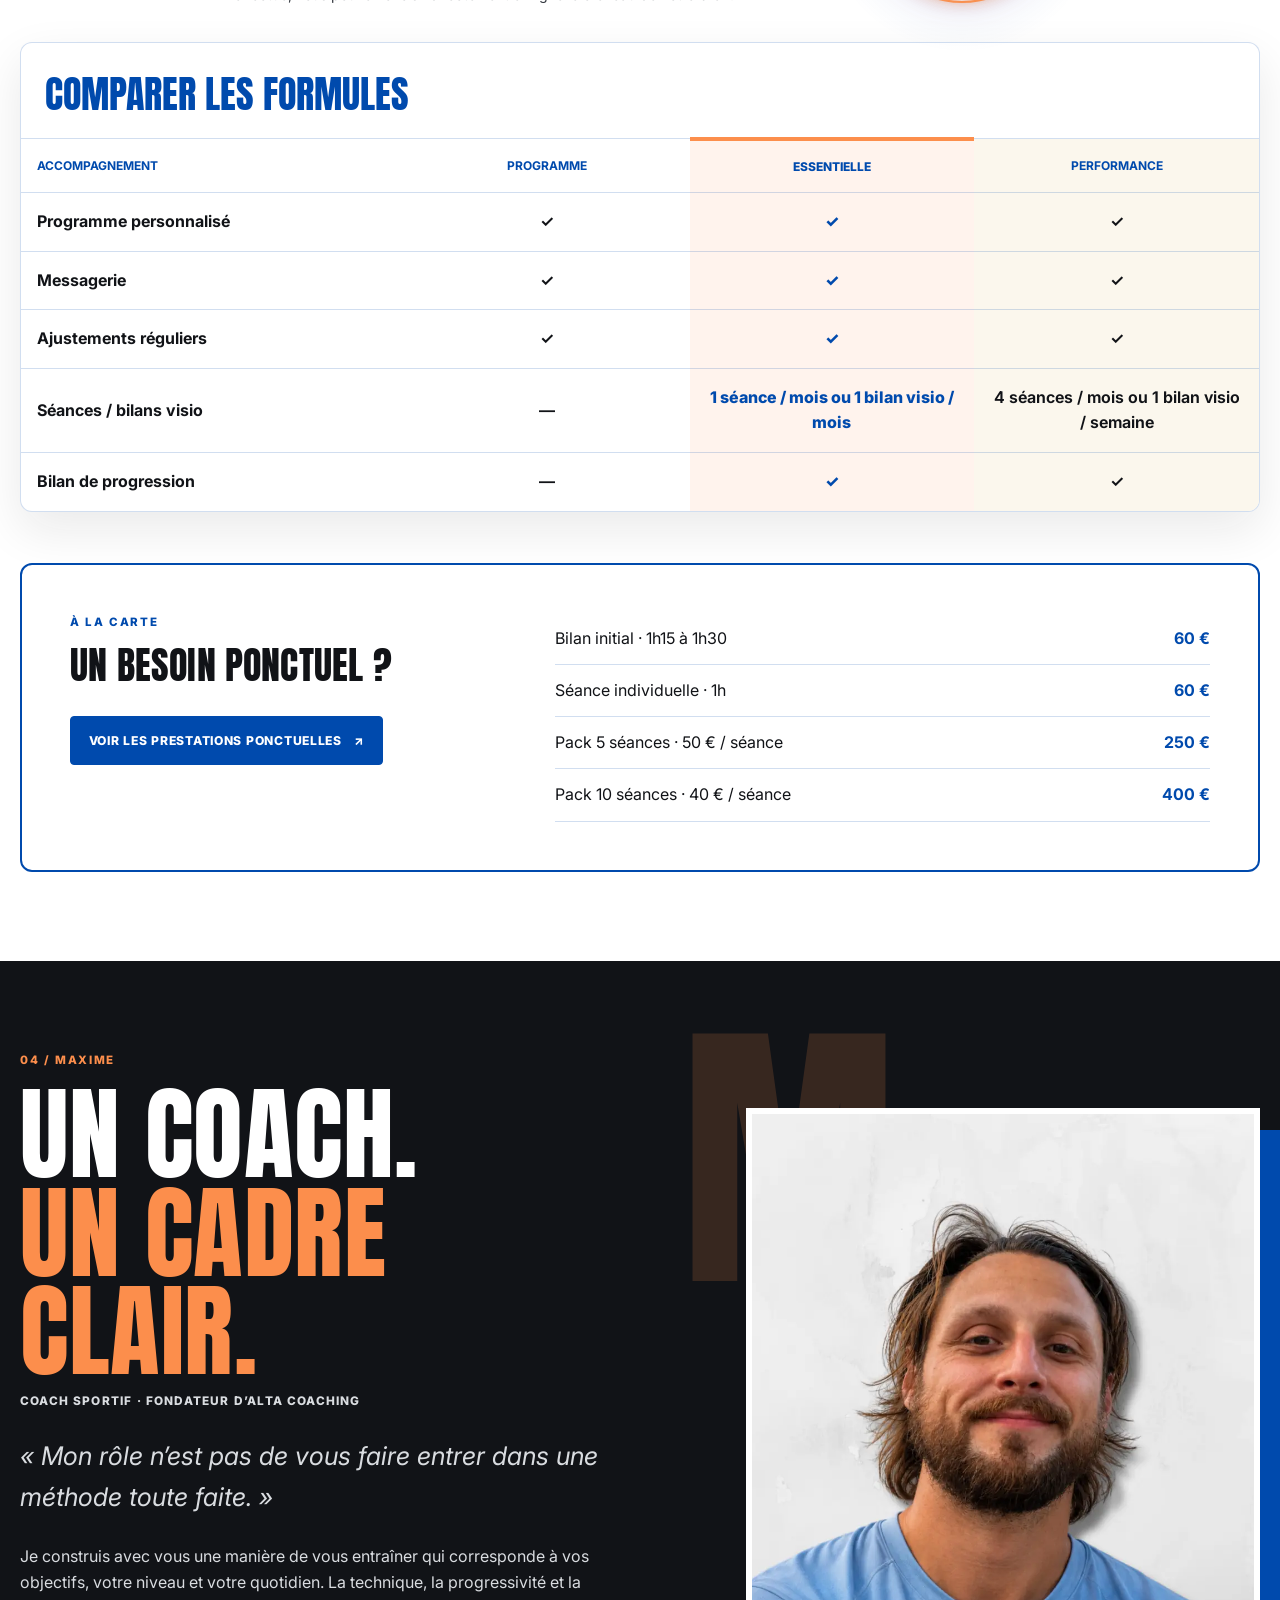
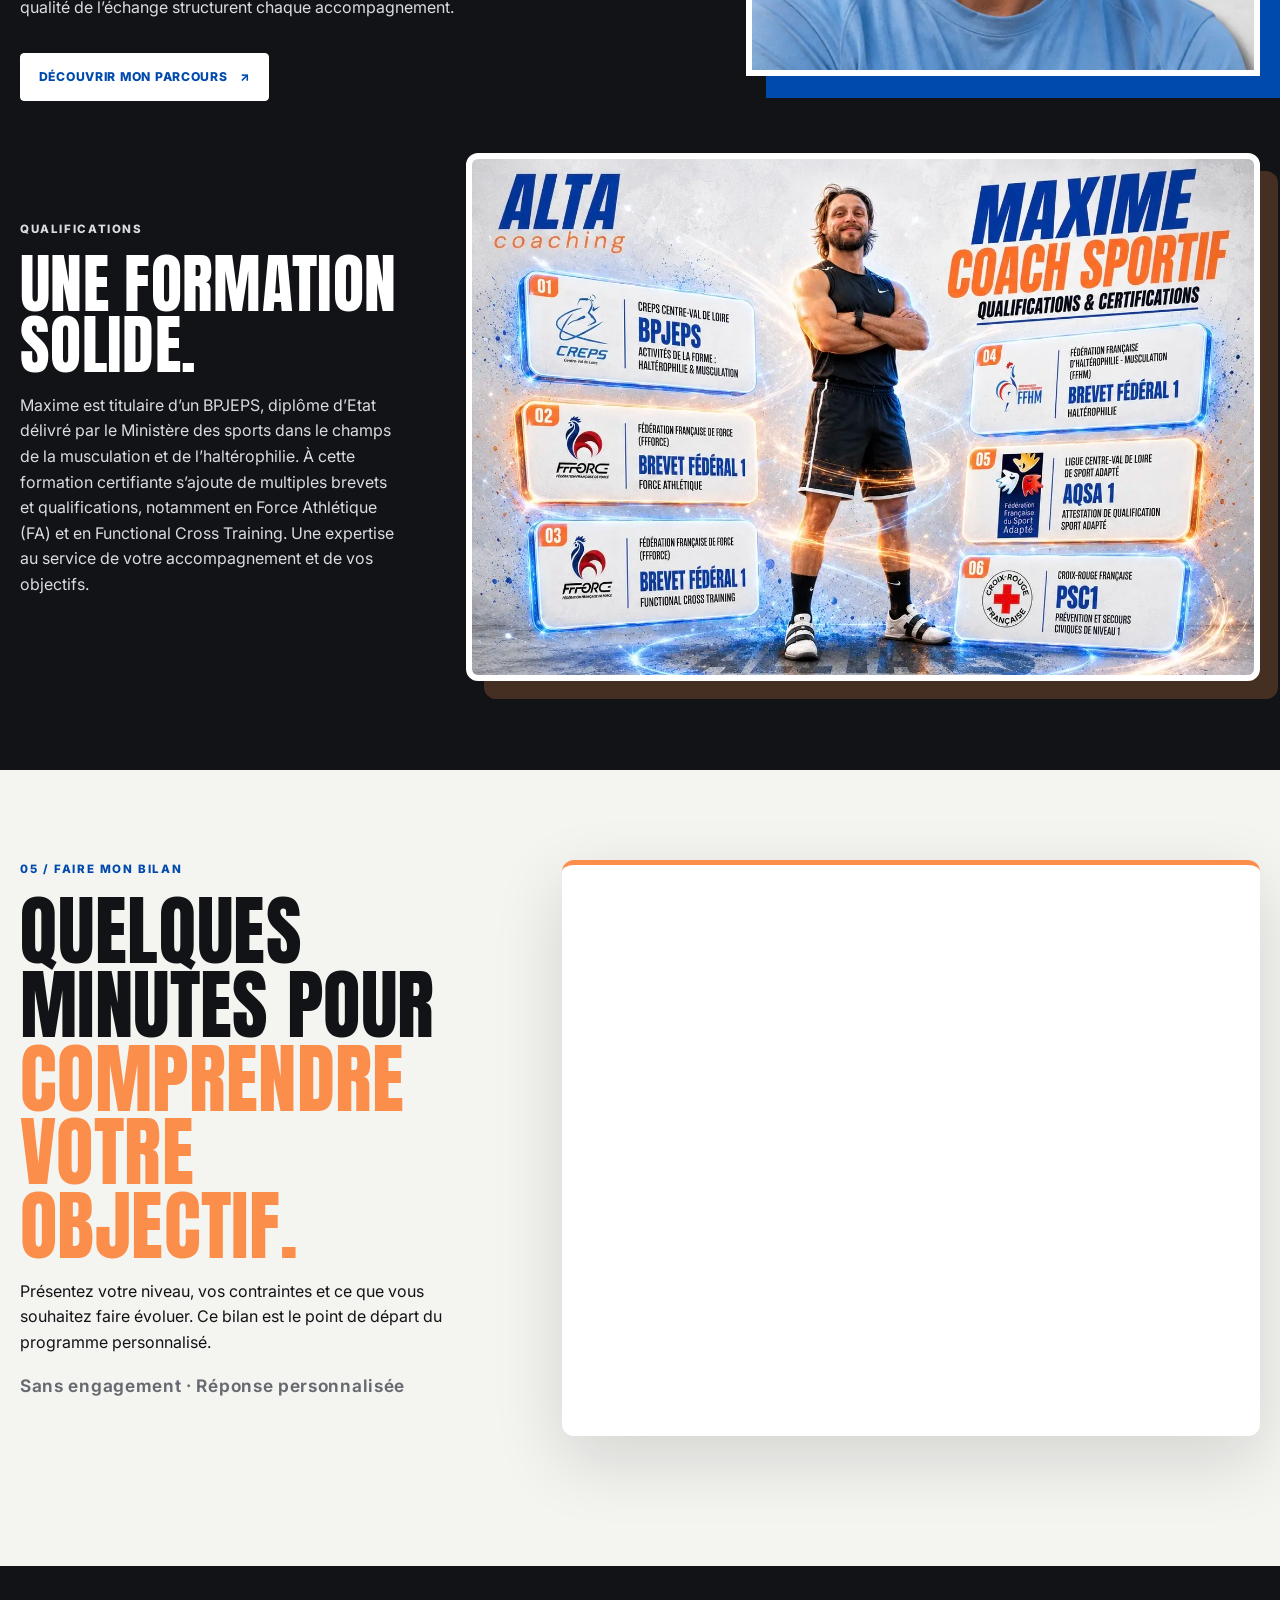
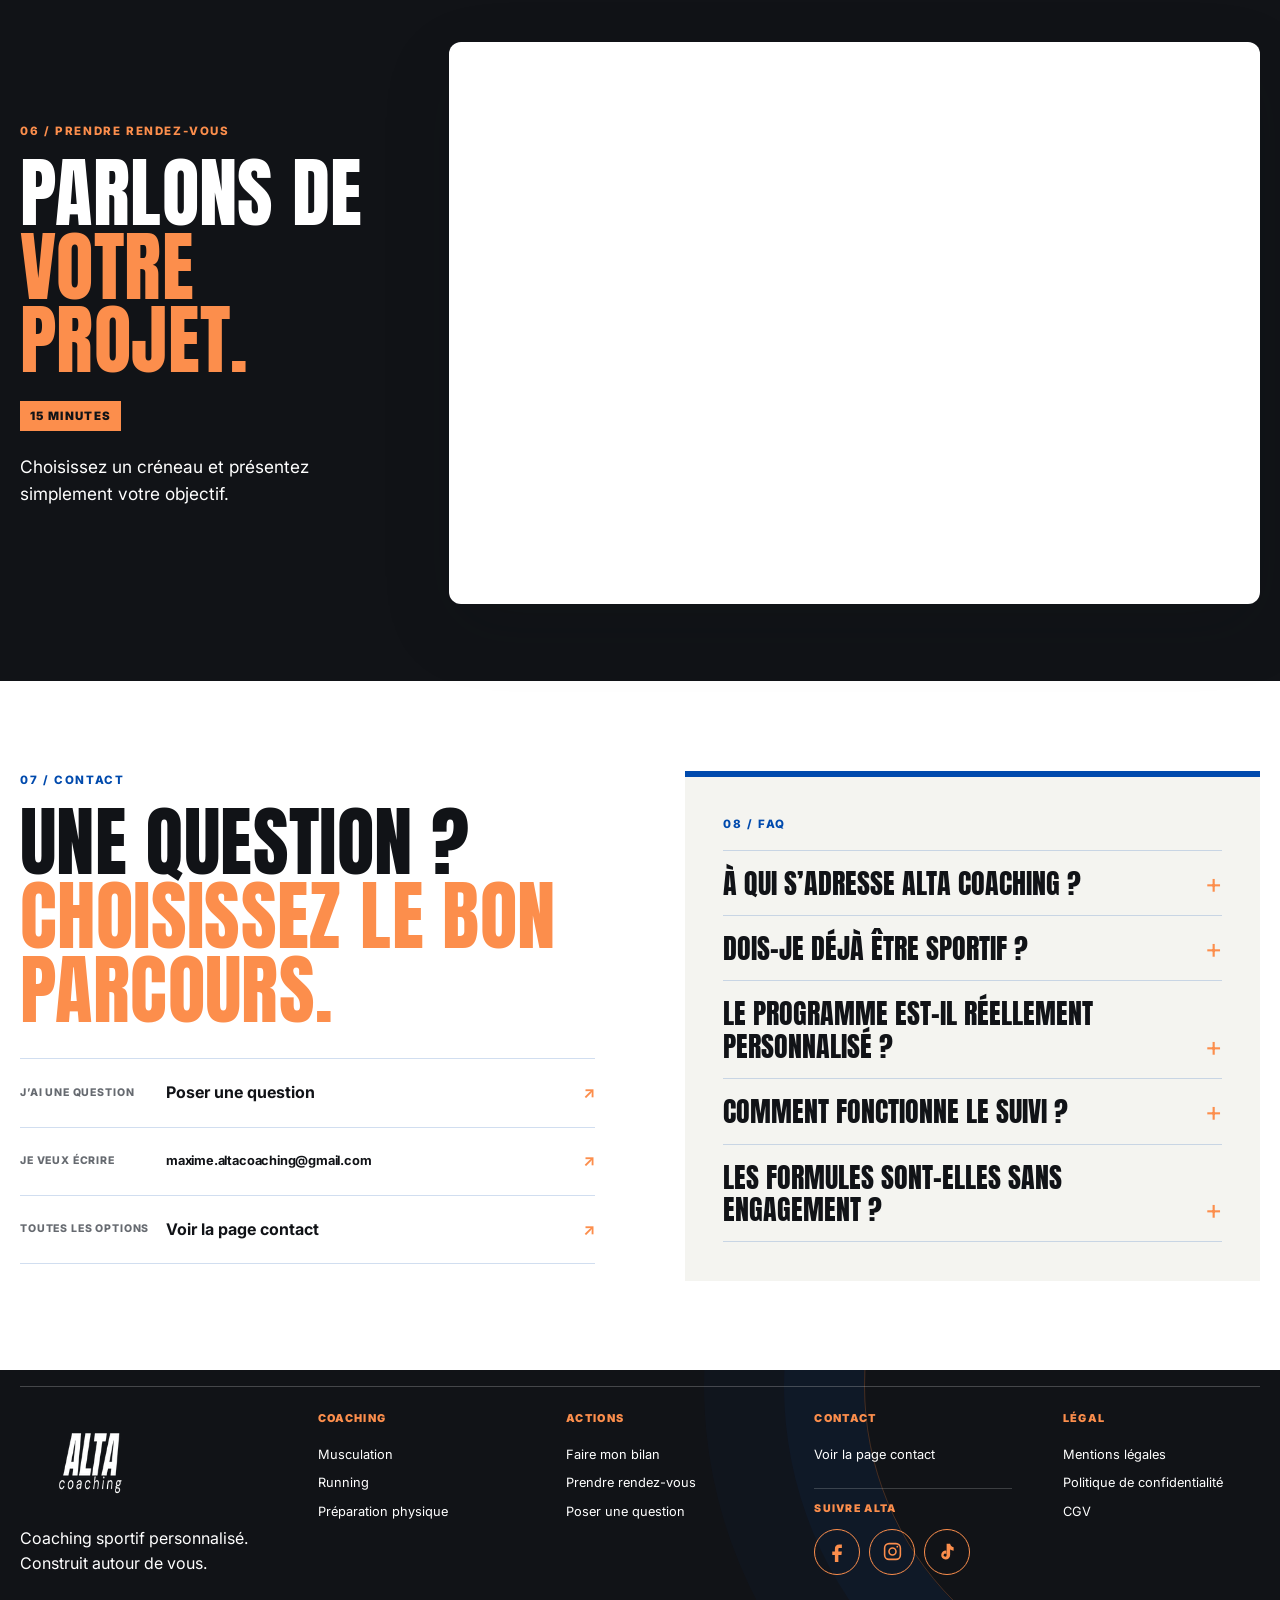
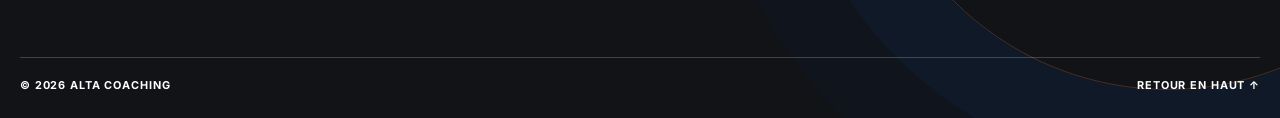
==== commit 5fa0bc4e: "Add files via upload" ====
--- a/index.html
+++ b/index.html
@@ -30,7 +30,7 @@
   <link rel="icon" type="image/png" sizes="48x48" href="/assets/images/alta-favicon-round-v6-48.png"><link rel="icon" type="image/png" sizes="32x32" href="/assets/images/alta-favicon-round-v6-32.png"><link rel="icon" type="image/png" sizes="16x16" href="/assets/images/alta-favicon-round-v6-16.png"><link rel="shortcut icon" href="/favicon.ico"><link rel="apple-touch-icon" sizes="180x180" href="/assets/images/alta-apple-touch-v6.png">
   <link rel="stylesheet" href="./css/style.css?v=33">
   <link rel="stylesheet" href="./css/social.css?v=9">
-  <link rel="stylesheet" href="./css/reviews.css?v=3">
+  <link rel="stylesheet" href="./css/reviews.css?v=5">
   <script type="application/ld+json">
   {"@context":"https://schema.org","@graph":[{"@type":"WebSite","name":"ALTA Coaching","url":"https://www.alta-coaching.fr/"},{"@type":"Organization","name":"ALTA Coaching","url":"https://www.alta-coaching.fr/","logo":"https://www.alta-coaching.fr/assets/images/logo-alta-transparent.png","email":"maxime.altacoaching@gmail.com","areaServed":[{"@type":"City","name":"Saint-Amand-Montrond"},{"@type":"AdministrativeArea","name":"Cher"}],"sameAs":["https://www.facebook.com/profile.php?id=61591944164231","https://www.instagram.com/maxime.altacoaching/","https://www.tiktok.com/@maxime.altacoaching"]},{"@type":"Person","name":"Maxime Le Vilain","jobTitle":"Coach sportif","image":"https://www.alta-coaching.fr/assets/images/maxime-alta.webp","worksFor":{"@type":"Organization","name":"ALTA Coaching"},"sameAs":["https://www.facebook.com/profile.php?id=61591944164231","https://www.instagram.com/maxime.altacoaching/","https://www.tiktok.com/@maxime.altacoaching"]},{"@type":"Service","name":"Coaching sportif personnalisé","url":"https://www.alta-coaching.fr/","provider":{"@type":"Organization","name":"ALTA Coaching","url":"https://www.alta-coaching.fr/"},"areaServed":["Saint-Amand-Montrond","Cher"],"serviceType":["Musculation","Running","Préparation physique"],"description":"Programme personnalisé, suivi humain et ajustements adaptés au niveau, aux objectifs et au quotidien."}]}
   </script>
@@ -75,10 +75,10 @@
       </div>
       <div class="google-reviews" role="region" aria-labelledby="google-reviews-title" data-google-reviews>
         <div class="container google-reviews-shell">
-          <div class="google-reviews-intro reveal">
-            <div class="google-reviews-label">
+          <div class="google-reviews-header reveal">
+            <div class="google-reviews-heading">
               <span class="google-reviews-kicker">AVIS GOOGLE</span>
-              <h2 id="google-reviews-title">ILS EN PARLENT <em>MIEUX QUE NOUS.</em></h2>
+              <h2 id="google-reviews-title">ILS PARLENT DE LEUR <em>EXPERIENCE</em></h2>
             </div>
             <div class="google-reviews-summary" aria-label="Note Google Maps">
               <strong class="google-reviews-score" data-reviews-score>—</strong>
@@ -86,24 +86,26 @@
               <span class="google-reviews-count" data-reviews-count>Chargement…</span>
               <span class="google-maps-attribution" translate="no">Google Maps</span>
             </div>
-            <div class="google-reviews-controls" aria-label="Navigation des avis">
-              <button class="google-reviews-control" type="button" aria-label="Avis précédent" data-reviews-prev disabled>←</button>
-              <button class="google-reviews-control" type="button" aria-label="Avis suivant" data-reviews-next disabled>→</button>
-            </div>
           </div>
 
-          <div class="google-reviews-rail reveal">
+          <div class="google-reviews-stage reveal">
+            <div class="google-reviews-toolbar">
+              <div class="google-reviews-controls" aria-label="Navigation du carrousel d’avis">
+                <button class="google-reviews-control" type="button" aria-label="Avis précédent" data-reviews-prev disabled>←</button>
+                <button class="google-reviews-control" type="button" aria-label="Avis suivant" data-reviews-next disabled>→</button>
+              </div>
+            </div>
             <div class="google-reviews-track" data-reviews-track role="region" aria-label="Avis Google Maps ALTA Coaching" tabindex="0">
               <div class="google-review-skeleton" aria-hidden="true"></div>
               <div class="google-review-skeleton" aria-hidden="true"></div>
               <div class="google-review-skeleton" aria-hidden="true"></div>
             </div>
-          </div>
-
-          <div class="google-reviews-meta reveal">
-            <p class="google-reviews-order">Avis Google Maps classés par pertinence.</p>
-            <p class="google-reviews-status" data-reviews-status aria-live="polite">Chargement des avis Google Maps.</p>
-            <a class="google-reviews-link" data-reviews-link href="#" target="_blank" rel="noopener noreferrer" hidden>Voir tous les avis sur Google Maps <span aria-hidden="true">↗</span></a>
+            <div class="google-reviews-pagination" data-reviews-pagination aria-hidden="true"></div>
+            <div class="google-reviews-meta">
+              <p class="google-reviews-order">Avis Google Maps classés par pertinence.</p>
+              <p class="google-reviews-status" data-reviews-status aria-live="polite">Chargement des avis Google Maps.</p>
+              <a class="google-reviews-link" data-reviews-link href="#" target="_blank" rel="noopener noreferrer" hidden>Voir tous les avis sur Google Maps <span aria-hidden="true">↗</span></a>
+            </div>
           </div>
         </div>
       </div>
@@ -189,7 +191,7 @@
 
   <footer class="footer footer-v34"><div class="container footer-grid-v34"><div class="footer-brand"><img src="./assets/images/logo-alta-transparent.png" width="220" height="100" loading="lazy" decoding="async" alt="ALTA Coaching"><p>Coaching sportif personnalisé.<br>Construit autour de vous.</p></div><nav aria-label="Coaching"><p>COACHING</p><a href="./musculation/">Musculation</a><a href="./running/">Running</a><a href="./preparation-physique/">Préparation physique</a></nav><nav aria-label="Actions"><p>ACTIONS</p><button type="button" data-tally-popup>Faire mon bilan</button><a href="#reservation">Prendre rendez-vous</a><button type="button" data-question-popup data-source="footer-question">Poser une question</button></nav><nav aria-label="Contact et réseaux"><p>CONTACT</p><a href="./contact/">Voir la page contact</a><div class="footer-social"><p class="footer-social-title">SUIVRE ALTA</p><div class="footer-social-icons"><a href="https://www.facebook.com/profile.php?id=61591944164231" target="_blank" rel="noopener noreferrer" aria-label="Suivre ALTA Coaching sur Facebook"><svg viewBox="0 0 24 24" aria-hidden="true"><path d="M14 8h3V4h-3c-3.3 0-5 2-5 5v3H6v4h3v8h4v-8h3.5l.5-4h-4V9c0-.7.3-1 1-1Z"/></svg></a><a href="https://www.instagram.com/maxime.altacoaching/" target="_blank" rel="noopener noreferrer" aria-label="Suivre ALTA Coaching sur Instagram"><svg viewBox="0 0 24 24" aria-hidden="true"><rect x="3" y="3" width="18" height="18" rx="5"/><circle cx="12" cy="12" r="4"/><circle cx="17.5" cy="6.5" r="1" class="icon-dot"/></svg></a><a href="https://www.tiktok.com/@maxime.altacoaching" target="_blank" rel="noopener noreferrer" aria-label="Suivre ALTA Coaching sur TikTok"><svg viewBox="0 0 24 24" aria-hidden="true"><path d="M15 3c.4 2.2 1.7 3.6 4 4v4c-1.5 0-2.8-.4-4-1.2v6.1A5.1 5.1 0 1 1 10.6 11v4a1.7 1.7 0 1 0 .4 1.1V3h4Z"/></svg></a></div></div></nav><nav aria-label="Informations légales"><p>LÉGAL</p><a href="./mentions-legales/">Mentions légales</a><a href="./politique-confidentialite/">Politique de confidentialité</a><a href="./assets/documents/cgv-alta-coaching.pdf" download>CGV</a></nav></div><div class="container footer-bottom"><span>© <span id="year"></span> ALTA COACHING</span><a href="#top">RETOUR EN HAUT ↑</a></div></footer>
   <button class="mobile-cta" type="button" data-tally-popup data-track="cta_sticky_click">Faire mon bilan ↗</button>
-  <script src="./js/reviews.js?v=3" defer></script>
+  <script src="./js/reviews.js?v=5" defer></script>
   <script src="./js/social.js?v=5" defer></script>
   <script src="./js/script.js?v=15" defer></script>
 </body>
--- a/css/reviews.css
+++ b/css/reviews.css
@@ -1,202 +1,368 @@
-/* ALTA V11 — Avis Google en zone de transition compacte */
+/* ALTA V13 — Avis Google : carrousel éditorial fidèle à la DA ALTA */
+.home-page-v34 .after-contact { padding-bottom: 0; }
+.home-page-v34 #coaching.section { padding-top: clamp(3rem, 5vw, 5.2rem); }
+
 .google-reviews {
   position: relative;
   overflow: hidden;
-  padding: clamp(1.65rem, 3vw, 2.5rem) 0 clamp(1.8rem, 3.2vw, 2.7rem);
-  background: #f4f6f9;
+  margin-top: clamp(2.8rem, 5vw, 5rem);
+  padding: clamp(.5rem, 1vw, 1rem) 0 clamp(2.8rem, 5vw, 4.8rem);
+  background:
+    radial-gradient(circle at 52% 70%, rgba(253,100,1,.08), transparent 29rem),
+    radial-gradient(circle at 83% 12%, rgba(253,100,1,.035), transparent 22rem);
   color: #111317;
-  border-top: 1px solid rgba(0,58,173,.08);
-  border-bottom: 1px solid rgba(0,58,173,.08);
 }
 .google-reviews::before {
-  content: "";
+  content: "”";
   position: absolute;
-  inset: 0 0 auto;
-  height: 3px;
-  background: linear-gradient(90deg, #003aad 0 72%, #fd6401 72% 100%);
-}
-.google-reviews-shell { position: relative; }
-.google-reviews-intro {
-  display: grid;
-  grid-template-columns: minmax(260px, .9fr) minmax(260px, 1.15fr) auto;
-  align-items: center;
-  gap: clamp(1rem, 2.4vw, 2.2rem);
-  margin-bottom: 1rem;
-}
-.google-reviews-label { min-width: 0; }
+  z-index: 0;
+  top: clamp(-3.5rem, -3vw, -1.2rem);
+  right: clamp(1rem, 6vw, 7rem);
+  color: rgba(253,100,1,.085);
+  font: 400 clamp(15rem, 27vw, 31rem)/.8 Georgia, serif;
+  pointer-events: none;
+  user-select: none;
+}
+.google-reviews-shell { position: relative; z-index: 1; }
+
+.google-reviews-header {
+  display: grid;
+  grid-template-columns: minmax(0, 1.45fr) minmax(300px, .55fr);
+  gap: clamp(2rem, 5vw, 6rem);
+  align-items: end;
+  margin-bottom: clamp(1.4rem, 2.8vw, 2.6rem);
+}
+.google-reviews-heading { min-width: 0; }
 .google-reviews-kicker {
   display: block;
-  margin-bottom: .28rem;
+  margin-bottom: .65rem;
   color: #003aad;
-  font-size: .67rem;
+  font-size: .72rem;
   font-weight: 900;
-  letter-spacing: .18em;
+  letter-spacing: .19em;
 }
 .google-reviews h2 {
-  max-width: none;
+  max-width: 960px;
   margin: 0;
   color: #111317;
   font-family: var(--font-display);
-  font-size: clamp(1.75rem, 3vw, 2.9rem);
-  line-height: .95;
-  letter-spacing: -.02em;
-}
-.google-reviews h2 em { color: #fd6401; font-style: normal; }
+  font-size: clamp(3.6rem, 6.6vw, 7.4rem);
+  line-height: .88;
+  letter-spacing: -.025em;
+}
+.google-reviews h2 em {
+  display: block;
+  color: #fd6401;
+  font-style: normal;
+}
+
 .google-reviews-summary {
-  display: flex;
+  display: grid;
+  grid-template-columns: auto 1fr;
+  grid-template-areas: "score stars" "score details";
+  column-gap: 1.05rem;
+  row-gap: .28rem;
   align-items: center;
-  justify-content: flex-start;
-  gap: .62rem;
-  min-width: 0;
+  justify-self: end;
+  padding-bottom: clamp(.25rem, 1vw, 1rem);
   white-space: nowrap;
 }
 .google-reviews-score {
+  grid-area: score;
   color: #003aad;
   font-family: var(--font-display);
-  font-size: 2rem;
+  font-size: clamp(4rem, 5.4vw, 6.2rem);
+  line-height: .82;
+  letter-spacing: -.035em;
+  text-shadow: 0 8px 24px rgba(0,58,173,.08);
+}
+.google-reviews-stars,
+.google-review-stars { color: #fd6401; letter-spacing: .055em; }
+.google-reviews-stars {
+  grid-area: stars;
+  font-size: clamp(1.55rem, 2.2vw, 2.35rem);
   line-height: 1;
-}
-.google-reviews-stars,
-.google-review-stars { color: #fd6401; letter-spacing: .07em; }
-.google-reviews-stars { font-size: .9rem; }
+  filter: drop-shadow(0 5px 10px rgba(253,100,1,.12));
+}
 .google-reviews-count {
-  color: #5d626b;
-  font-size: .72rem;
+  grid-area: details;
+  color: #5f646d;
+  font-size: .76rem;
   font-weight: 750;
 }
 .google-maps-attribution {
-  color: #5d626b;
-  font: 400 12px/1.2 Roboto, Inter, sans-serif;
-  white-space: nowrap;
-}
-.google-reviews-controls { display: flex; gap: .42rem; }
+  grid-area: details;
+  margin-left: 7.6rem;
+  color: #6c7179;
+  font: 500 12px/1.2 Roboto, Inter, sans-serif;
+}
+
+.google-reviews-stage { position: relative; }
+.google-reviews-toolbar {
+  position: absolute;
+  z-index: 4;
+  top: 50%;
+  left: clamp(-3.9rem, -4vw, -2.7rem);
+  right: clamp(-3.9rem, -4vw, -2.7rem);
+  display: flex;
+  justify-content: space-between;
+  pointer-events: none;
+  transform: translateY(-66%);
+}
+.google-reviews-controls { display: contents; }
 .google-reviews-control {
   display: grid;
-  width: 36px;
-  height: 36px;
+  width: 48px;
+  height: 48px;
   padding: 0;
   place-items: center;
-  border: 1px solid rgba(0,58,173,.2);
+  border: 1px solid rgba(0,58,173,.09);
   border-radius: 50%;
-  background: #fff;
-  color: #003aad;
-  font-size: .95rem;
+  background: rgba(255,255,255,.94);
+  box-shadow: 0 12px 28px rgba(17,19,23,.09);
+  color: #111317;
+  font-size: 1.1rem;
   cursor: pointer;
-  transition: transform .2s ease, background .2s ease, color .2s ease, opacity .2s ease;
+  pointer-events: auto;
+  transition: transform .24s ease, border-color .24s ease, background .24s ease, color .24s ease, opacity .24s ease, box-shadow .24s ease;
 }
 .google-reviews-control:hover:not(:disabled),
-.google-reviews-control:focus-visible:not(:disabled) { transform: translateY(-1px); background: #003aad; color: #fff; }
-.google-reviews-control:disabled { opacity: .25; cursor: default; }
-.google-reviews-rail { position: relative; }
+.google-reviews-control:focus-visible:not(:disabled) {
+  transform: translateY(-3px) scale(1.04);
+  border-color: #fd6401;
+  background: #fd6401;
+  color: #111317;
+  box-shadow: 0 16px 34px rgba(253,100,1,.18);
+}
+.google-reviews-control:disabled { opacity: .36; cursor: default; }
+
 .google-reviews-track {
   display: flex;
-  gap: .85rem;
+  gap: clamp(1rem, 1.55vw, 1.45rem);
   overflow-x: auto;
-  padding: .1rem .08rem .55rem;
+  padding: 1.15rem .4rem 1.9rem;
   scroll-snap-type: x mandatory;
+  scroll-padding-inline: .4rem;
   scrollbar-width: none;
   overscroll-behavior-inline: contain;
   -webkit-overflow-scrolling: touch;
 }
 .google-reviews-track::-webkit-scrollbar { display: none; }
+
 .google-review-card,
 .google-review-skeleton {
-  flex: 0 0 calc((100% - 1.7rem) / 3);
+  flex: 0 0 calc((100% - clamp(2rem, 3.1vw, 2.9rem)) / 3);
   min-width: 0;
   scroll-snap-align: start;
-  border: 1px solid rgba(0,58,173,.1);
-  border-radius: 12px;
+  border-radius: 18px;
   background: #fff;
 }
 .google-review-card {
+  position: relative;
   display: grid;
   grid-template-rows: auto 1fr auto;
-  min-height: 190px;
-  padding: 1rem 1.05rem .9rem;
-  box-shadow: 0 8px 22px rgba(17,19,23,.045);
-  transition: transform .25s ease, border-color .25s ease, box-shadow .25s ease;
-}
-.google-review-card:hover { transform: translateY(-2px); border-color: rgba(253,100,1,.4); box-shadow: 0 12px 28px rgba(17,19,23,.07); }
-.google-review-top { display: flex; align-items: center; justify-content: space-between; gap: .7rem; }
-.google-review-stars { font-size: .78rem; }
-.google-review-source { color: #777c84; font: 400 11px/1.2 Roboto, Inter, sans-serif; white-space: nowrap; }
+  min-height: 260px;
+  padding: 1.45rem 1.45rem 1.15rem;
+  border: 1px solid rgba(0,58,173,.075);
+  box-shadow:
+    0 5px 10px rgba(17,19,23,.035),
+    0 18px 38px rgba(17,19,23,.085),
+    0 38px 70px rgba(17,19,23,.045);
+  transform: translateY(0) scale(1);
+  transform-origin: 50% 50%;
+  transition: transform .38s cubic-bezier(.22,1,.36,1), border-color .3s ease, box-shadow .38s ease, opacity .3s ease;
+}
+.google-review-card::after {
+  content: "";
+  position: absolute;
+  z-index: -1;
+  inset: auto 8% -17px;
+  height: 30px;
+  border-radius: 50%;
+  background: rgba(17,19,23,.10);
+  filter: blur(18px);
+  opacity: .55;
+  transition: transform .38s cubic-bezier(.22,1,.36,1), opacity .3s ease;
+}
+.google-review-card:hover,
+.google-review-card:focus-within {
+  z-index: 2;
+  transform: translateY(-12px) scale(1.018);
+  border-color: rgba(253,100,1,.34);
+  box-shadow:
+    0 7px 14px rgba(17,19,23,.035),
+    0 28px 58px rgba(17,19,23,.13),
+    0 52px 90px rgba(253,100,1,.055);
+}
+.google-review-card:hover::after,
+.google-review-card:focus-within::after { transform: translateY(8px) scale(.9); opacity: .72; }
+.google-review-top { display: flex; align-items: center; justify-content: space-between; gap: .8rem; }
+.google-review-stars { font-size: 1.05rem; }
+.google-review-source { color: #777c84; font: 500 11px/1.2 Roboto, Inter, sans-serif; white-space: nowrap; }
 .google-review-text {
   display: -webkit-box;
   overflow: hidden;
-  margin: .75rem 0 .8rem;
-  color: #292d33;
-  font-size: .84rem;
-  line-height: 1.52;
+  margin: 1rem 0 1.05rem;
+  color: #24282e;
+  font-size: .92rem;
+  line-height: 1.62;
   -webkit-box-orient: vertical;
-  -webkit-line-clamp: 4;
-}
-.google-review-author { display: flex; align-items: center; gap: .58rem; min-width: 0; padding-top: .72rem; border-top: 1px solid rgba(0,58,173,.07); }
-.google-review-avatar { width: 32px; height: 32px; flex: 0 0 32px; border-radius: 50%; object-fit: cover; background: #eef2f7; }
+  -webkit-line-clamp: 5;
+}
+.google-review-author {
+  display: flex;
+  align-items: center;
+  gap: .7rem;
+  min-width: 0;
+  padding-top: .9rem;
+  border-top: 1px solid rgba(0,58,173,.065);
+}
+.google-review-avatar { width: 38px; height: 38px; flex: 0 0 38px; border-radius: 50%; object-fit: cover; background: #eef2f7; }
 .google-review-author-copy { min-width: 0; }
-.google-review-author-name { display: block; overflow: hidden; color: #003aad; font-size: .72rem; font-weight: 800; text-overflow: ellipsis; white-space: nowrap; }
+.google-review-author-name { display: block; overflow: hidden; color: #003aad; font-size: .76rem; font-weight: 850; text-overflow: ellipsis; white-space: nowrap; }
 a.google-review-author-name:hover { text-decoration: underline; }
-.google-review-meta { display: block; margin-top: .1rem; color: #727780; font-size: .61rem; line-height: 1.35; }
-.google-review-links { display: flex; flex-wrap: wrap; gap: .4rem .75rem; margin-top: .55rem; }
-.google-review-links a { color: #003aad; font-size: .6rem; font-weight: 800; text-decoration: underline; text-underline-offset: 2px; }
-.google-review-translation { color: #727780; font-size: .58rem; }
+.google-review-meta { display: block; margin-top: .13rem; color: #727780; font-size: .62rem; line-height: 1.35; }
+.google-review-links { display: flex; flex-wrap: wrap; gap: .45rem .8rem; margin-top: .62rem; }
+.google-review-links a { color: #003aad; font-size: .61rem; font-weight: 800; text-decoration: underline; text-underline-offset: 2px; }
+.google-review-translation { color: #727780; font-size: .59rem; }
+
 .google-review-skeleton {
-  height: 190px;
-  background: linear-gradient(100deg, #fff 15%, #e9edf3 45%, #fff 75%);
+  height: 260px;
+  border: 1px solid rgba(0,58,173,.055);
+  box-shadow: 0 18px 38px rgba(17,19,23,.055);
+  background: linear-gradient(100deg, #fff 15%, #eef1f5 45%, #fff 75%);
   background-size: 200% 100%;
   animation: review-shimmer 1.35s ease-in-out infinite;
 }
 @keyframes review-shimmer { to { background-position: -200% 0; } }
+
+.google-reviews-pagination {
+  display: flex;
+  min-height: 10px;
+  align-items: center;
+  justify-content: center;
+  gap: .48rem;
+  margin: -.45rem 0 .65rem;
+}
+.google-reviews-dot {
+  width: 9px;
+  height: 9px;
+  border: 0;
+  border-radius: 50%;
+  background: #cbd0d6;
+  transition: width .25s ease, background .25s ease, transform .25s ease;
+}
+.google-reviews-dot.is-active { width: 12px; height: 12px; background: #fd6401; transform: scale(1.04); }
+
 .google-reviews-meta {
-  display: flex;
+  display: grid;
+  grid-template-columns: 1fr auto;
+  grid-template-areas: "order link" "status status";
+  gap: .25rem 1rem;
   align-items: center;
-  gap: .8rem 1.1rem;
-  min-height: 22px;
-  margin-top: .2rem;
   color: #6d727a;
 }
+.google-reviews-order { grid-area: order; }
+.google-reviews-status { grid-area: status; }
 .google-reviews-order,
 .google-reviews-status { margin: 0; font-size: .61rem; line-height: 1.4; }
-.google-reviews-status { margin-right: auto; }
-.google-reviews-link {
-  color: #003aad;
-  font-size: .66rem;
-  font-weight: 850;
-  text-decoration: none;
-  white-space: nowrap;
-}
+.google-reviews-link { grid-area: link; color: #003aad; font-size: .67rem; font-weight: 850; text-decoration: none; white-space: nowrap; }
 .google-reviews-link:hover { text-decoration: underline; text-underline-offset: 3px; }
 .google-reviews-link[hidden] { display: none !important; }
-.google-reviews.is-unavailable { padding-top: 1.25rem; padding-bottom: 1.25rem; }
+
+/* En cas d'indisponibilité, le bloc se replie sans créer une section vide. */
+.google-reviews.is-unavailable { margin-top: clamp(2rem, 4vw, 3.2rem); padding-bottom: clamp(1.5rem, 3vw, 2.4rem); }
 .google-reviews.is-unavailable .google-reviews-track,
 .google-reviews.is-unavailable .google-reviews-controls,
 .google-reviews.is-unavailable .google-reviews-summary,
-.google-reviews.is-unavailable .google-reviews-order { display: none; }
-.google-reviews.is-unavailable .google-reviews-intro { grid-template-columns: 1fr; margin-bottom: .35rem; }
-.google-reviews.is-unavailable .google-reviews-meta { justify-content: space-between; margin-top: 0; }
+.google-reviews.is-unavailable .google-reviews-order,
+.google-reviews.is-unavailable .google-reviews-pagination { display: none; }
+.google-reviews.is-unavailable .google-reviews-header { grid-template-columns: 1fr; margin-bottom: .25rem; }
+.google-reviews.is-unavailable .google-reviews-toolbar { display: none; }
+.google-reviews.is-unavailable .google-reviews-meta { display: flex; justify-content: space-between; }
+
+@media (max-width: 1180px) {
+  .google-reviews-header { grid-template-columns: minmax(0, 1.2fr) auto; gap: 2rem; }
+  .google-reviews h2 { font-size: clamp(3.3rem, 6.2vw, 6rem); }
+  .google-reviews-toolbar { left: .2rem; right: .2rem; }
+  .google-reviews-control { width: 44px; height: 44px; }
+}
 
 @media (max-width: 980px) {
-  .google-reviews-intro { grid-template-columns: 1fr auto; }
-  .google-reviews-summary { grid-column: 1; grid-row: 2; }
-  .google-reviews-controls { grid-column: 2; grid-row: 1 / span 2; }
+  .google-reviews-header { grid-template-columns: 1fr; gap: 1.35rem; align-items: start; }
+  .google-reviews-summary { justify-self: start; }
   .google-review-card,
-  .google-review-skeleton { flex-basis: calc((100% - .85rem) / 2); }
-}
+  .google-review-skeleton { flex-basis: clamp(320px, 56vw, 500px); }
+  .google-reviews-toolbar { display: none; }
+}
+
 @media (max-width: 680px) {
-  .google-reviews { padding: 1.45rem 0 1.6rem; }
-  .google-reviews-intro { grid-template-columns: 1fr auto; gap: .65rem; margin-bottom: .8rem; }
-  .google-reviews h2 { font-size: clamp(1.65rem, 8vw, 2.3rem); }
-  .google-reviews-summary { grid-column: 1 / -1; flex-wrap: wrap; gap: .4rem .55rem; }
-  .google-reviews-controls { grid-column: 2; grid-row: 1; }
-  .google-reviews-track { margin-right: calc((100vw - 100%) * -1); padding-right: 1.2rem; }
+  .home-page-v34 .after-contact { padding-bottom: 0; }
+  .home-page-v34 #coaching.section { padding-top: 2.6rem; }
+  .google-reviews {
+    margin-top: 2.4rem;
+    padding: .25rem 0 2.7rem;
+    background: radial-gradient(circle at 72% 72%, rgba(253,100,1,.075), transparent 18rem);
+  }
+  .google-reviews::before { top: 3rem; right: -3rem; font-size: 17rem; opacity: .72; }
+  .google-reviews-header { gap: 1.05rem; margin-bottom: .85rem; }
+  .google-reviews-kicker { margin-bottom: .5rem; }
+  .google-reviews h2 { font-size: clamp(3.05rem, 14vw, 4.55rem); line-height: .88; }
+  .google-reviews-summary {
+    grid-template-columns: auto auto;
+    grid-template-areas: "score stars" "details details";
+    column-gap: .8rem;
+    row-gap: .35rem;
+    justify-self: start;
+    padding-bottom: 0;
+  }
+  .google-reviews-score { font-size: 4rem; }
+  .google-reviews-stars { font-size: 1.65rem; }
+  .google-reviews-count { grid-area: details; font-size: .7rem; }
+  .google-maps-attribution { grid-area: details; margin-left: 6.4rem; font-size: 11px; }
+  .google-reviews-track {
+    margin-right: calc((100vw - 100%) * -1);
+    margin-left: -.15rem;
+    padding: 1.45rem 2.8rem 2.25rem .15rem;
+    scroll-padding-inline: .15rem 2.8rem;
+  }
   .google-review-card,
-  .google-review-skeleton { flex-basis: min(82vw, 320px); min-width: 260px; }
-  .google-review-card { min-height: 185px; }
-  .google-reviews-meta { align-items: flex-start; flex-wrap: wrap; gap: .3rem .7rem; }
-  .google-reviews-status { flex-basis: 100%; order: 3; }
-}
+  .google-review-skeleton {
+    flex-basis: calc(100vw - 4.7rem);
+    min-width: 270px;
+    scroll-snap-align: center;
+  }
+  .google-review-card {
+    min-height: 245px;
+    opacity: .72;
+    transform: translateY(12px) scale(.955);
+    box-shadow: 0 12px 28px rgba(17,19,23,.07);
+  }
+  /* La carte centrée monte nettement pendant le swipe, comme demandé. */
+  .google-review-card.is-active {
+    z-index: 2;
+    opacity: 1;
+    transform: translateY(-13px) scale(1.02);
+    border-color: rgba(253,100,1,.32);
+    box-shadow:
+      0 10px 18px rgba(17,19,23,.045),
+      0 28px 58px rgba(17,19,23,.16),
+      0 48px 76px rgba(253,100,1,.07);
+  }
+  .google-review-card.is-active::after { transform: translateY(9px) scale(.88); opacity: .72; }
+  .google-review-card:hover { transform: translateY(-13px) scale(1.02); }
+  .google-reviews-pagination { margin-top: -.75rem; margin-bottom: .8rem; }
+  .google-reviews-meta { grid-template-columns: 1fr; grid-template-areas: "order" "link" "status"; gap: .38rem; }
+  .google-reviews-link { justify-self: start; }
+}
+
 @media (prefers-reduced-motion: reduce) {
   .google-review-skeleton { animation: none; }
   .google-review-card,
-  .google-reviews-control { transition: none; }
-  .google-review-card:hover { transform: none; }
-}
+  .google-review-card::after,
+  .google-reviews-control,
+  .google-reviews-dot { transition: none; }
+  .google-review-card:hover,
+  .google-review-card:focus-within,
+  .google-review-card.is-active { transform: none; }
+}
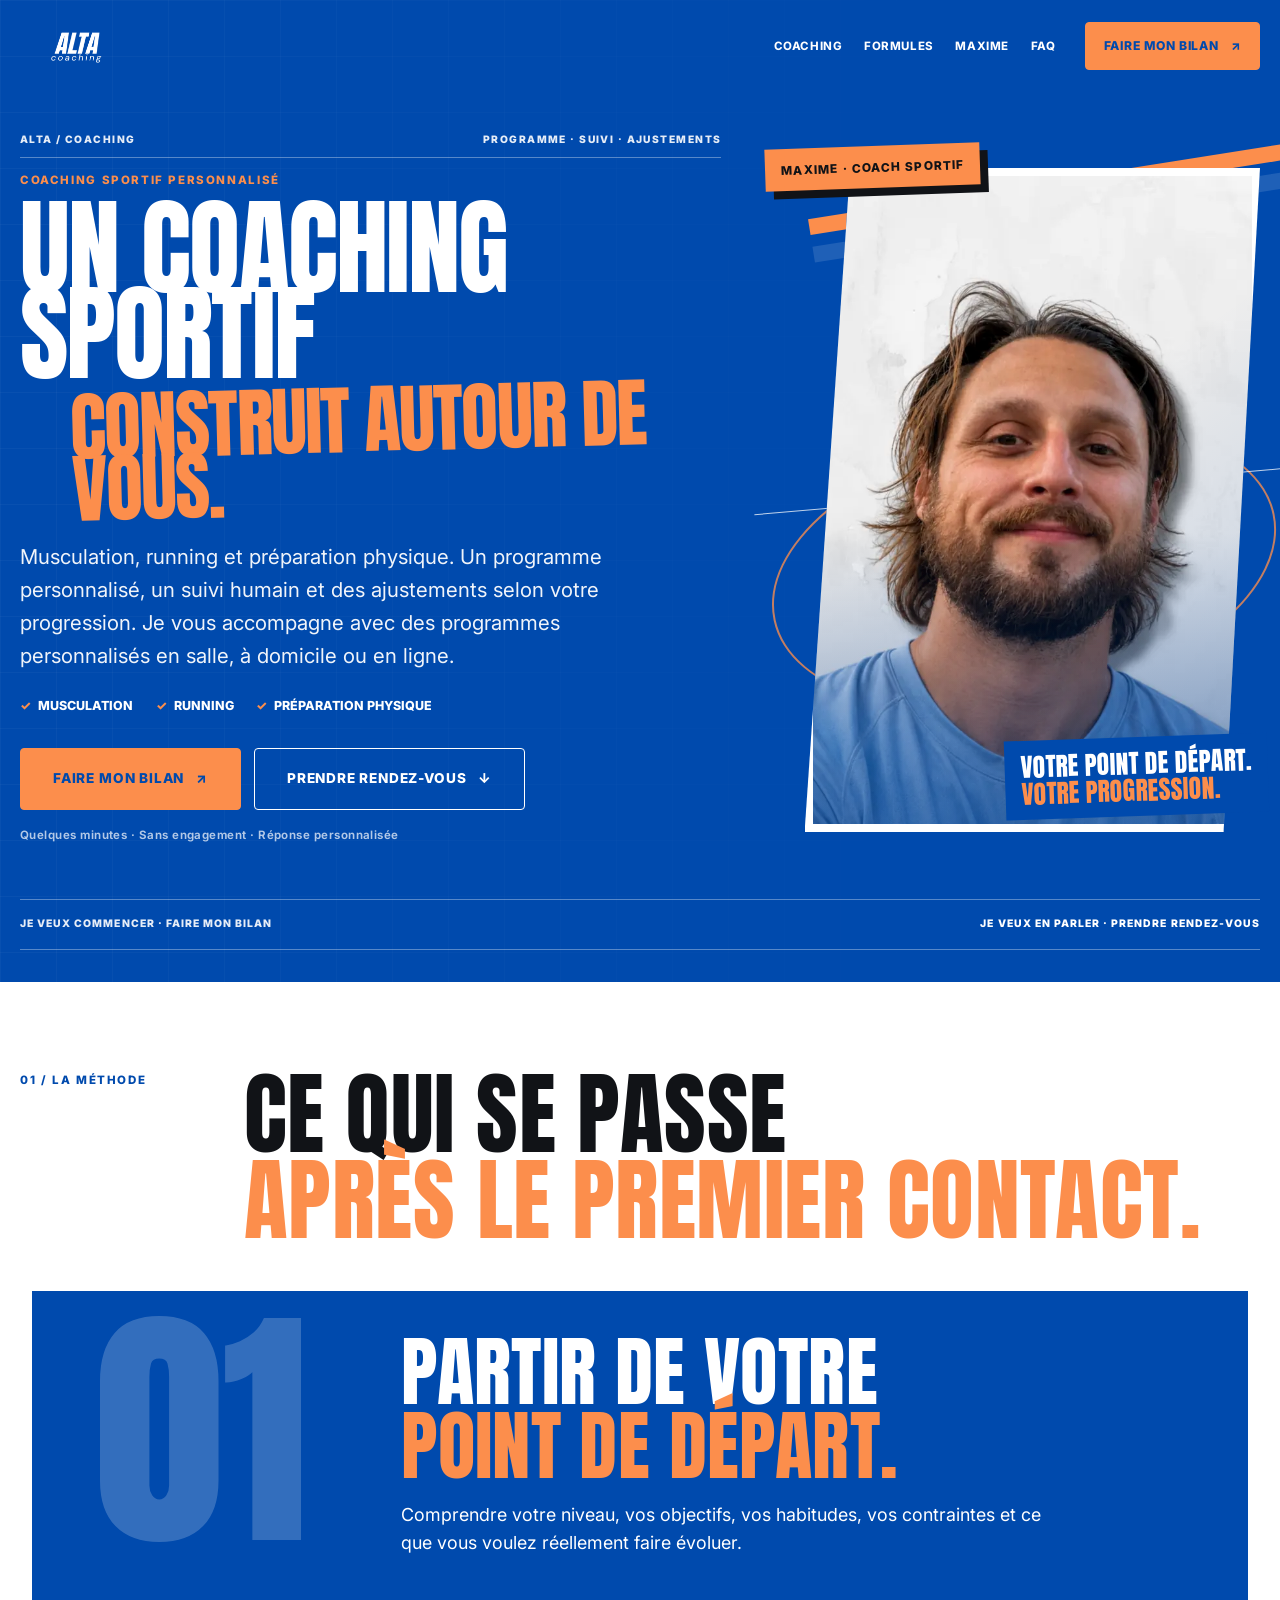
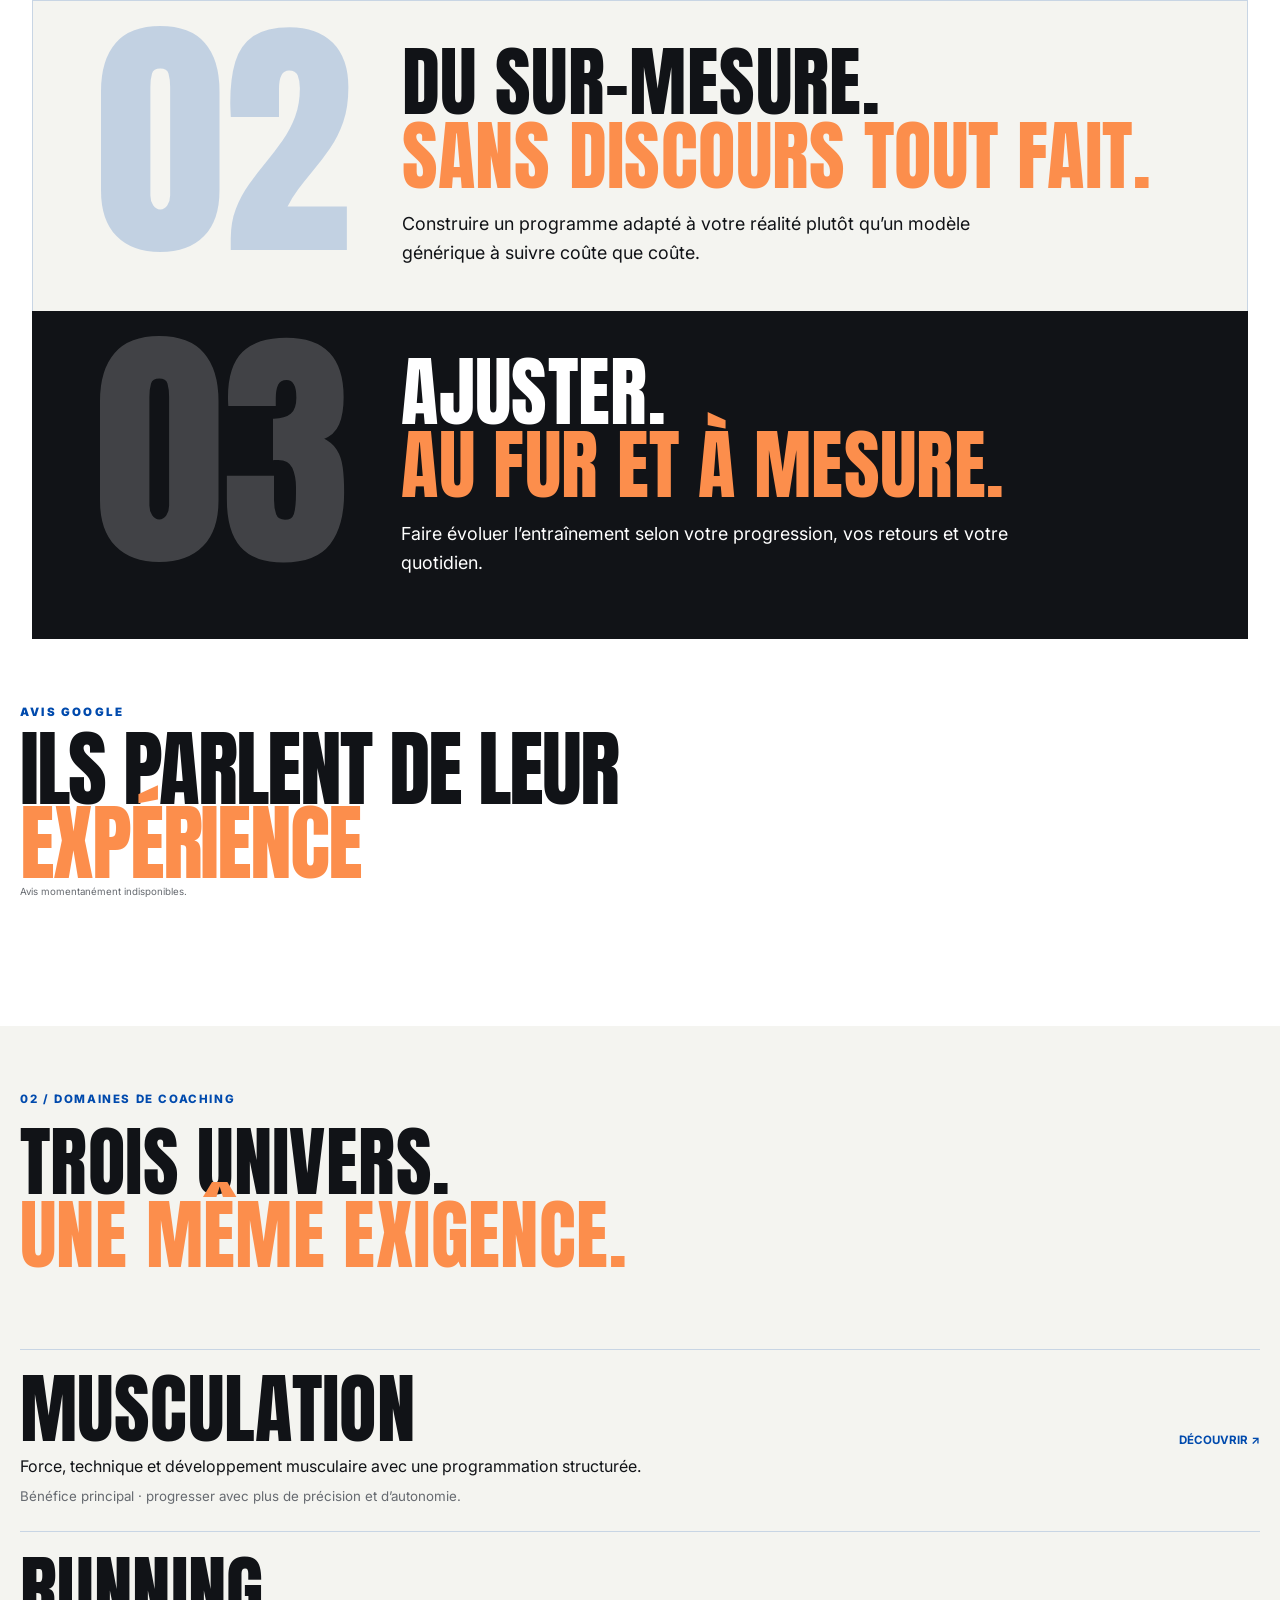
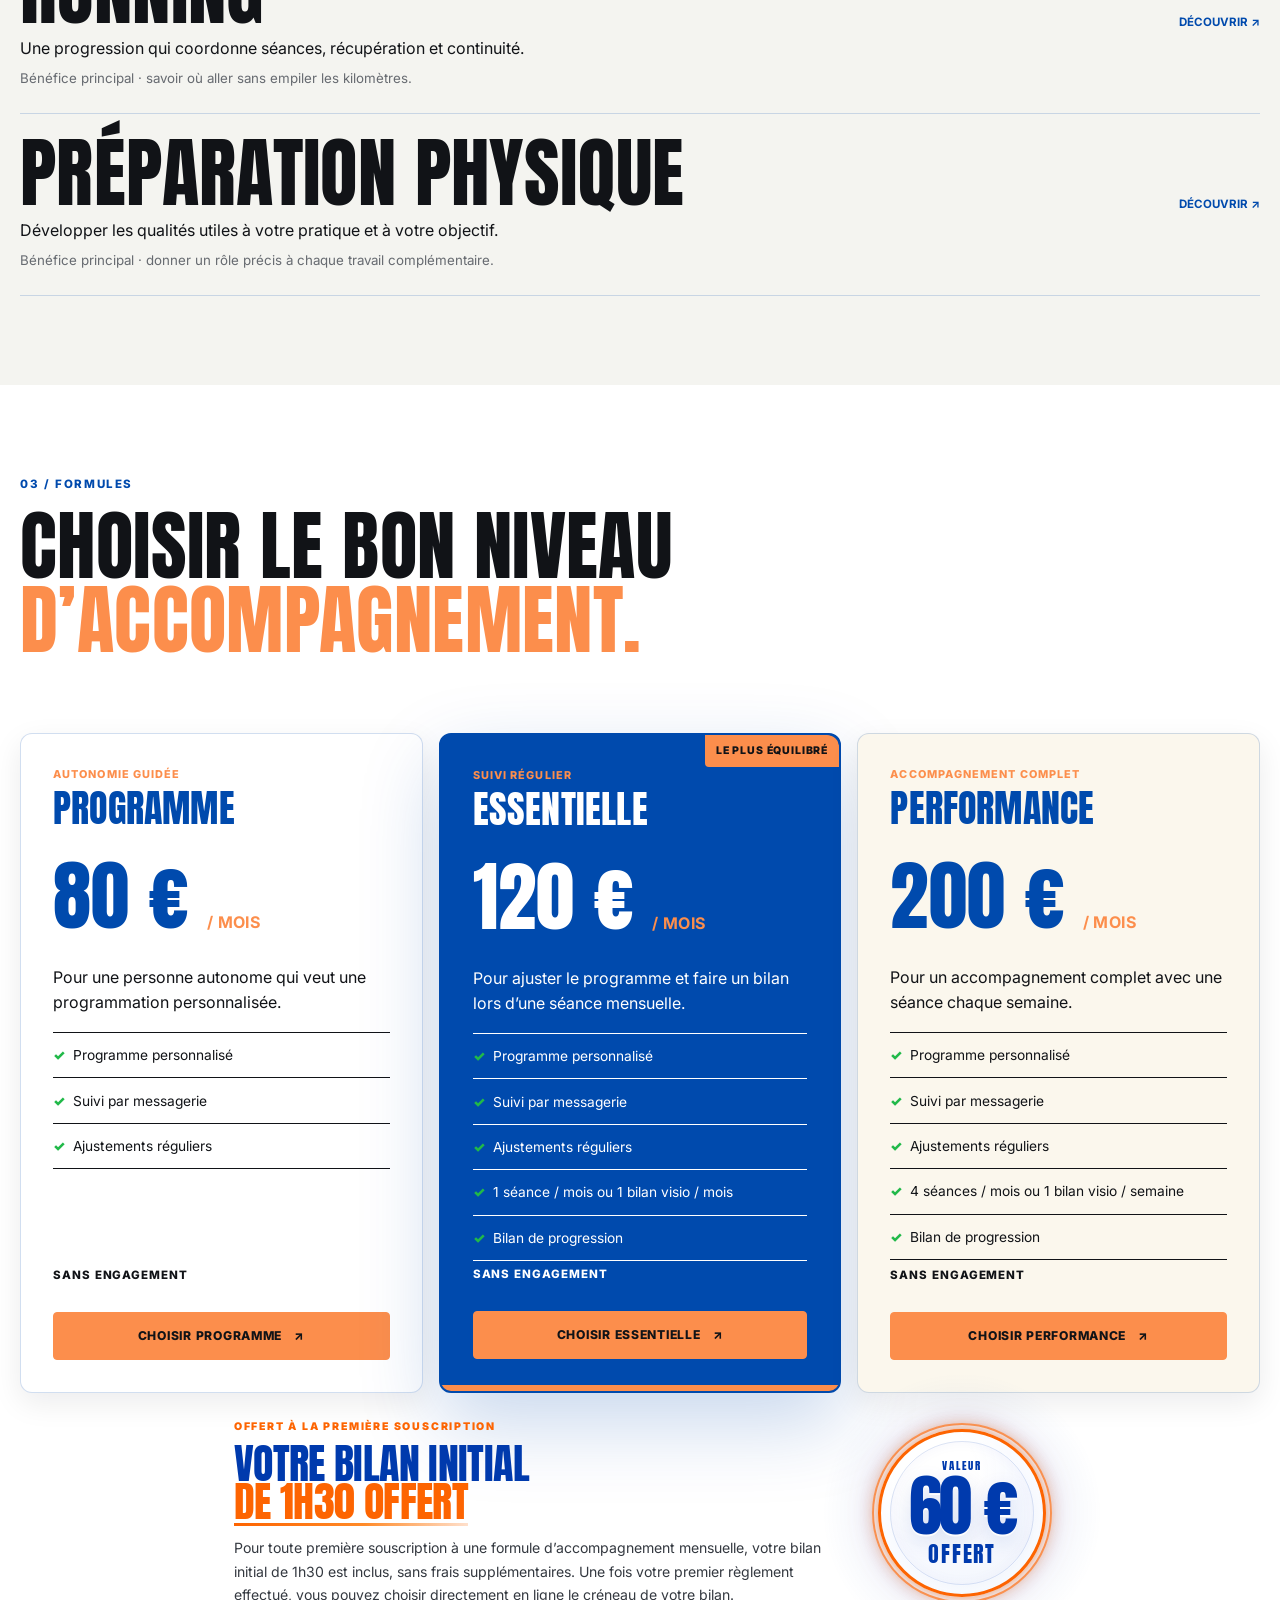
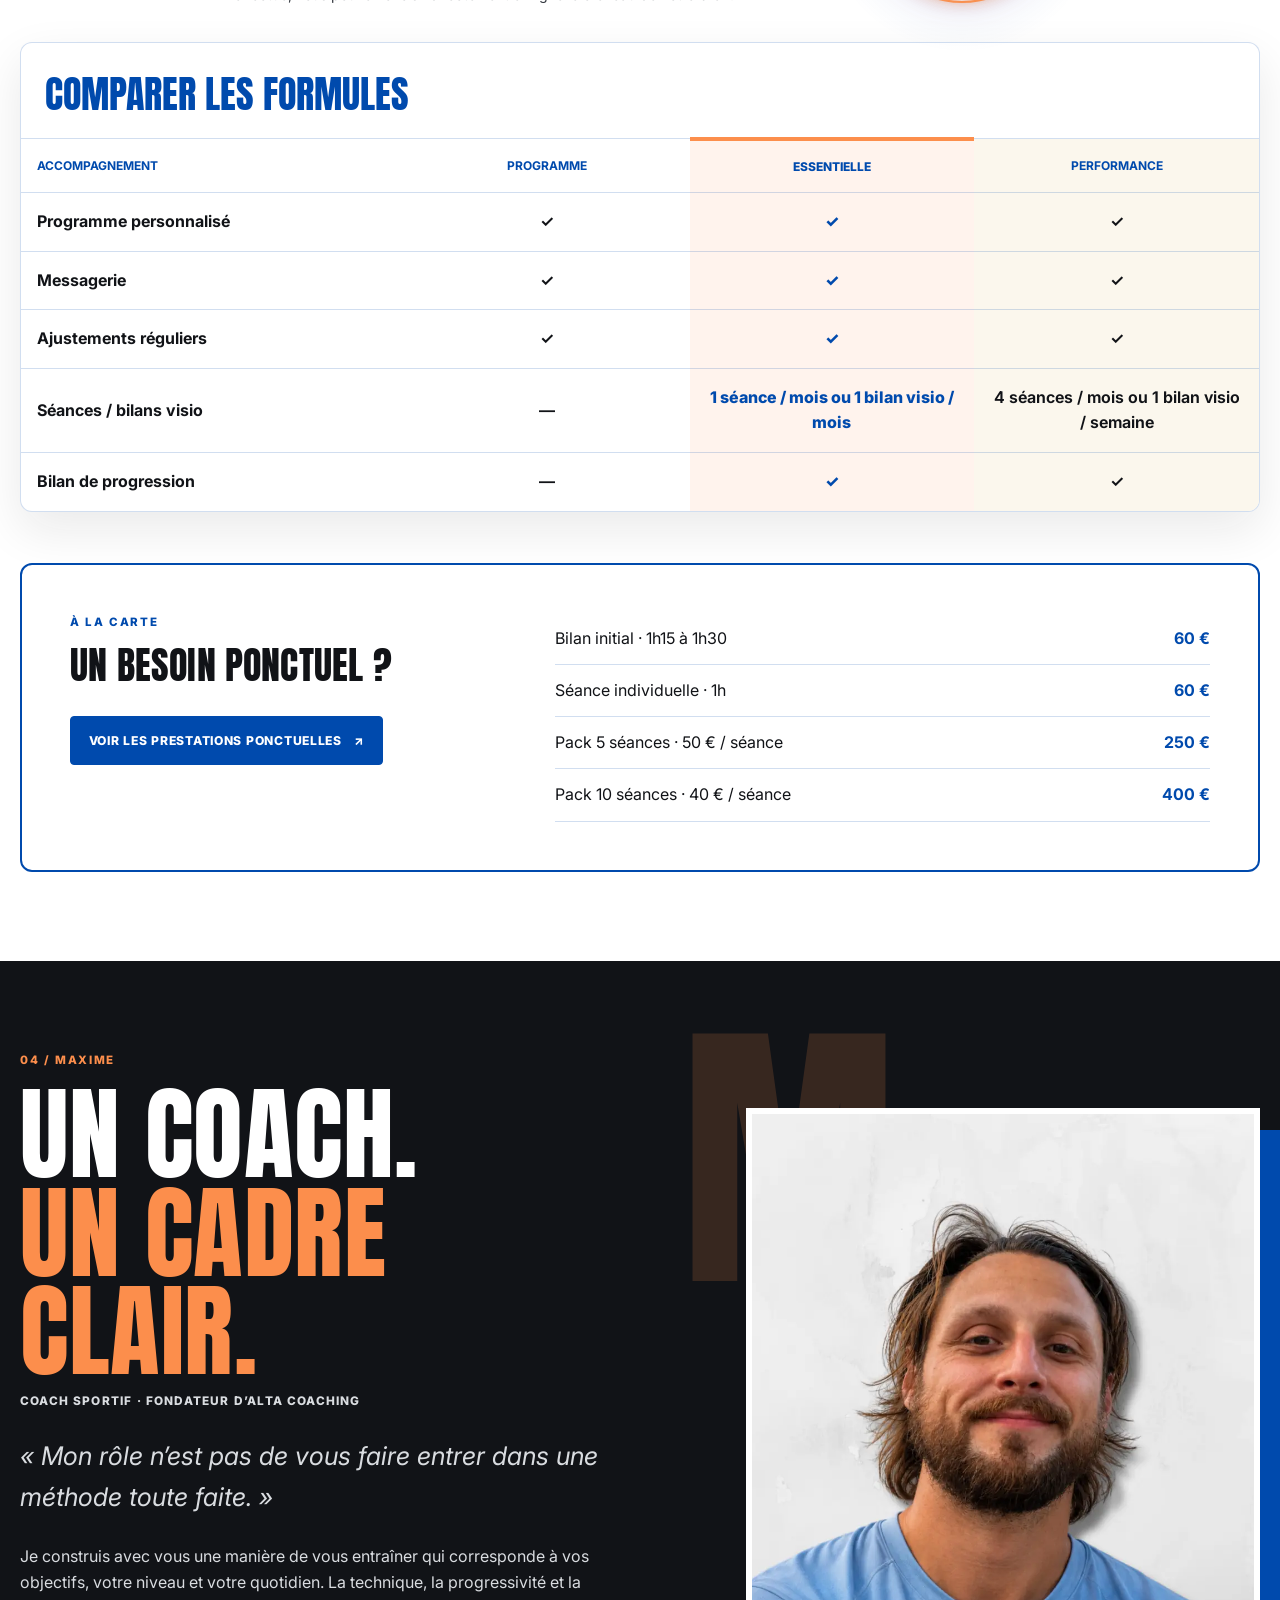
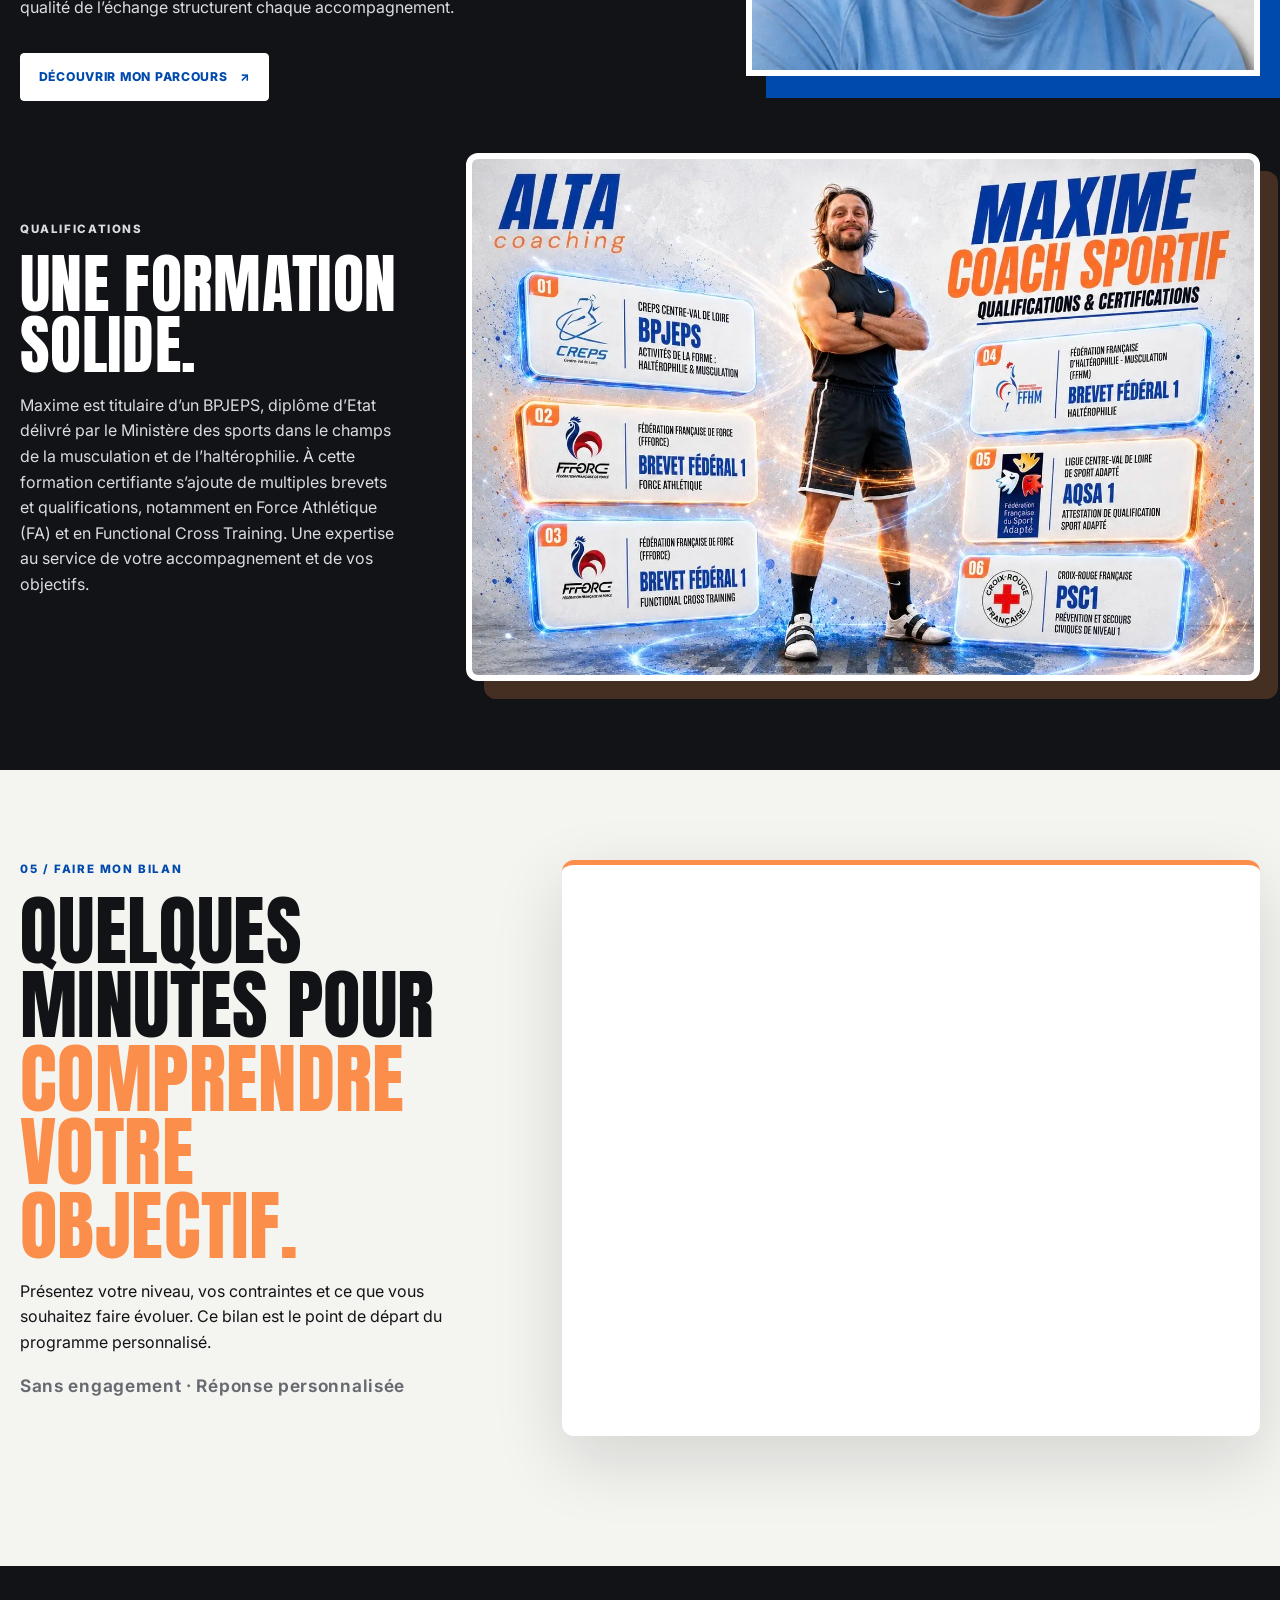
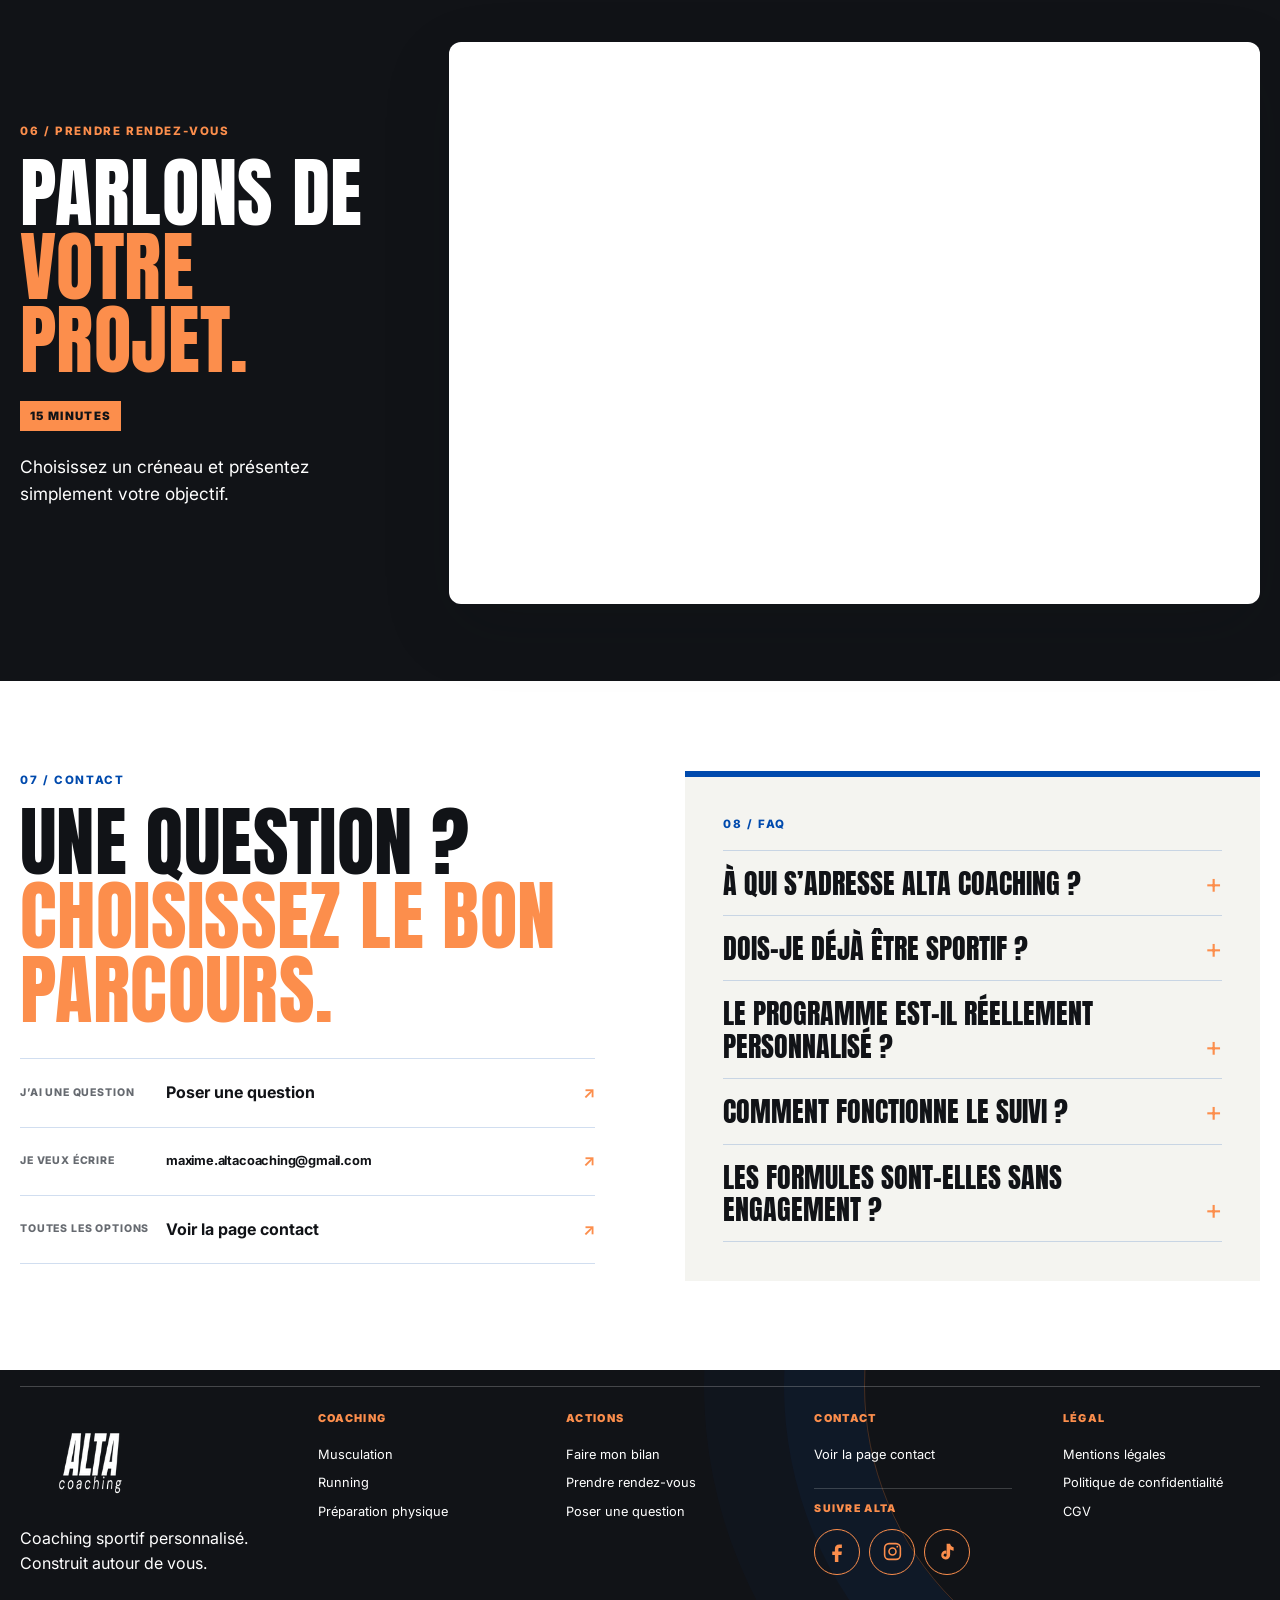
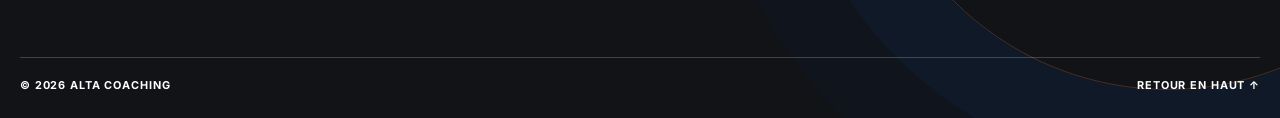
==== commit e33629f5: "Add files via upload" ====
--- a/index.html
+++ b/index.html
@@ -30,7 +30,7 @@
   <link rel="icon" type="image/png" sizes="48x48" href="/assets/images/alta-favicon-round-v6-48.png"><link rel="icon" type="image/png" sizes="32x32" href="/assets/images/alta-favicon-round-v6-32.png"><link rel="icon" type="image/png" sizes="16x16" href="/assets/images/alta-favicon-round-v6-16.png"><link rel="shortcut icon" href="/favicon.ico"><link rel="apple-touch-icon" sizes="180x180" href="/assets/images/alta-apple-touch-v6.png">
   <link rel="stylesheet" href="./css/style.css?v=33">
   <link rel="stylesheet" href="./css/social.css?v=9">
-  <link rel="stylesheet" href="./css/reviews.css?v=5">
+  <link rel="stylesheet" href="./css/reviews.css?v=6">
   <script type="application/ld+json">
   {"@context":"https://schema.org","@graph":[{"@type":"WebSite","name":"ALTA Coaching","url":"https://www.alta-coaching.fr/"},{"@type":"Organization","name":"ALTA Coaching","url":"https://www.alta-coaching.fr/","logo":"https://www.alta-coaching.fr/assets/images/logo-alta-transparent.png","email":"maxime.altacoaching@gmail.com","areaServed":[{"@type":"City","name":"Saint-Amand-Montrond"},{"@type":"AdministrativeArea","name":"Cher"}],"sameAs":["https://www.facebook.com/profile.php?id=61591944164231","https://www.instagram.com/maxime.altacoaching/","https://www.tiktok.com/@maxime.altacoaching"]},{"@type":"Person","name":"Maxime Le Vilain","jobTitle":"Coach sportif","image":"https://www.alta-coaching.fr/assets/images/maxime-alta.webp","worksFor":{"@type":"Organization","name":"ALTA Coaching"},"sameAs":["https://www.facebook.com/profile.php?id=61591944164231","https://www.instagram.com/maxime.altacoaching/","https://www.tiktok.com/@maxime.altacoaching"]},{"@type":"Service","name":"Coaching sportif personnalisé","url":"https://www.alta-coaching.fr/","provider":{"@type":"Organization","name":"ALTA Coaching","url":"https://www.alta-coaching.fr/"},"areaServed":["Saint-Amand-Montrond","Cher"],"serviceType":["Musculation","Running","Préparation physique"],"description":"Programme personnalisé, suivi humain et ajustements adaptés au niveau, aux objectifs et au quotidien."}]}
   </script>
@@ -78,7 +78,7 @@
           <div class="google-reviews-header reveal">
             <div class="google-reviews-heading">
               <span class="google-reviews-kicker">AVIS GOOGLE</span>
-              <h2 id="google-reviews-title">ILS PARLENT DE LEUR <em>EXPERIENCE</em></h2>
+              <h2 id="google-reviews-title">ILS PARLENT DE LEUR <em>EXPÉRIENCE</em></h2>
             </div>
             <div class="google-reviews-summary" aria-label="Note Google Maps">
               <strong class="google-reviews-score" data-reviews-score>—</strong>
@@ -191,7 +191,7 @@
 
   <footer class="footer footer-v34"><div class="container footer-grid-v34"><div class="footer-brand"><img src="./assets/images/logo-alta-transparent.png" width="220" height="100" loading="lazy" decoding="async" alt="ALTA Coaching"><p>Coaching sportif personnalisé.<br>Construit autour de vous.</p></div><nav aria-label="Coaching"><p>COACHING</p><a href="./musculation/">Musculation</a><a href="./running/">Running</a><a href="./preparation-physique/">Préparation physique</a></nav><nav aria-label="Actions"><p>ACTIONS</p><button type="button" data-tally-popup>Faire mon bilan</button><a href="#reservation">Prendre rendez-vous</a><button type="button" data-question-popup data-source="footer-question">Poser une question</button></nav><nav aria-label="Contact et réseaux"><p>CONTACT</p><a href="./contact/">Voir la page contact</a><div class="footer-social"><p class="footer-social-title">SUIVRE ALTA</p><div class="footer-social-icons"><a href="https://www.facebook.com/profile.php?id=61591944164231" target="_blank" rel="noopener noreferrer" aria-label="Suivre ALTA Coaching sur Facebook"><svg viewBox="0 0 24 24" aria-hidden="true"><path d="M14 8h3V4h-3c-3.3 0-5 2-5 5v3H6v4h3v8h4v-8h3.5l.5-4h-4V9c0-.7.3-1 1-1Z"/></svg></a><a href="https://www.instagram.com/maxime.altacoaching/" target="_blank" rel="noopener noreferrer" aria-label="Suivre ALTA Coaching sur Instagram"><svg viewBox="0 0 24 24" aria-hidden="true"><rect x="3" y="3" width="18" height="18" rx="5"/><circle cx="12" cy="12" r="4"/><circle cx="17.5" cy="6.5" r="1" class="icon-dot"/></svg></a><a href="https://www.tiktok.com/@maxime.altacoaching" target="_blank" rel="noopener noreferrer" aria-label="Suivre ALTA Coaching sur TikTok"><svg viewBox="0 0 24 24" aria-hidden="true"><path d="M15 3c.4 2.2 1.7 3.6 4 4v4c-1.5 0-2.8-.4-4-1.2v6.1A5.1 5.1 0 1 1 10.6 11v4a1.7 1.7 0 1 0 .4 1.1V3h4Z"/></svg></a></div></div></nav><nav aria-label="Informations légales"><p>LÉGAL</p><a href="./mentions-legales/">Mentions légales</a><a href="./politique-confidentialite/">Politique de confidentialité</a><a href="./assets/documents/cgv-alta-coaching.pdf" download>CGV</a></nav></div><div class="container footer-bottom"><span>© <span id="year"></span> ALTA COACHING</span><a href="#top">RETOUR EN HAUT ↑</a></div></footer>
   <button class="mobile-cta" type="button" data-tally-popup data-track="cta_sticky_click">Faire mon bilan ↗</button>
-  <script src="./js/reviews.js?v=5" defer></script>
+  <script src="./js/reviews.js?v=6" defer></script>
   <script src="./js/social.js?v=5" defer></script>
   <script src="./js/script.js?v=15" defer></script>
 </body>
--- a/css/reviews.css
+++ b/css/reviews.css
@@ -1,4 +1,4 @@
-/* ALTA V13 — Avis Google : carrousel éditorial fidèle à la DA ALTA */
+/* ALTA V14 — Avis Google : fond blanc, palette ALTA et relief orange */
 .home-page-v34 .after-contact { padding-bottom: 0; }
 .home-page-v34 #coaching.section { padding-top: clamp(3rem, 5vw, 5.2rem); }
 
@@ -7,23 +7,11 @@
   overflow: hidden;
   margin-top: clamp(2.8rem, 5vw, 5rem);
   padding: clamp(.5rem, 1vw, 1rem) 0 clamp(2.8rem, 5vw, 4.8rem);
-  background:
-    radial-gradient(circle at 52% 70%, rgba(253,100,1,.08), transparent 29rem),
-    radial-gradient(circle at 83% 12%, rgba(253,100,1,.035), transparent 22rem);
-  color: #111317;
-}
-.google-reviews::before {
-  content: "”";
-  position: absolute;
-  z-index: 0;
-  top: clamp(-3.5rem, -3vw, -1.2rem);
-  right: clamp(1rem, 6vw, 7rem);
-  color: rgba(253,100,1,.085);
-  font: 400 clamp(15rem, 27vw, 31rem)/.8 Georgia, serif;
-  pointer-events: none;
-  user-select: none;
+  background: var(--color-light);
+  color: var(--color-dark);
 }
 .google-reviews-shell { position: relative; z-index: 1; }
+
 
 .google-reviews-header {
   display: grid;
@@ -36,7 +24,7 @@
 .google-reviews-kicker {
   display: block;
   margin-bottom: .65rem;
-  color: #003aad;
+  color: var(--color-primary);
   font-size: .72rem;
   font-weight: 900;
   letter-spacing: .19em;
@@ -44,7 +32,7 @@
 .google-reviews h2 {
   max-width: 960px;
   margin: 0;
-  color: #111317;
+  color: var(--color-dark);
   font-family: var(--font-display);
   font-size: clamp(3.6rem, 6.6vw, 7.4rem);
   line-height: .88;
@@ -52,7 +40,7 @@
 }
 .google-reviews h2 em {
   display: block;
-  color: #fd6401;
+  color: var(--color-accent);
   font-style: normal;
 }
 
@@ -69,31 +57,31 @@
 }
 .google-reviews-score {
   grid-area: score;
-  color: #003aad;
+  color: var(--color-primary);
   font-family: var(--font-display);
   font-size: clamp(4rem, 5.4vw, 6.2rem);
   line-height: .82;
   letter-spacing: -.035em;
-  text-shadow: 0 8px 24px rgba(0,58,173,.08);
+  text-shadow: 0 8px 24px rgba(0,74,173,.08);
 }
 .google-reviews-stars,
-.google-review-stars { color: #fd6401; letter-spacing: .055em; }
+.google-review-stars { color: var(--color-accent); letter-spacing: .055em; }
 .google-reviews-stars {
   grid-area: stars;
   font-size: clamp(1.55rem, 2.2vw, 2.35rem);
   line-height: 1;
-  filter: drop-shadow(0 5px 10px rgba(253,100,1,.12));
+  filter: drop-shadow(0 5px 10px rgba(252,142,76,.12));
 }
 .google-reviews-count {
   grid-area: details;
-  color: #5f646d;
+  color: var(--color-muted);
   font-size: .76rem;
   font-weight: 750;
 }
 .google-maps-attribution {
   grid-area: details;
   margin-left: 7.6rem;
-  color: #6c7179;
+  color: var(--color-muted);
   font: 500 12px/1.2 Roboto, Inter, sans-serif;
 }
 
@@ -116,11 +104,11 @@
   height: 48px;
   padding: 0;
   place-items: center;
-  border: 1px solid rgba(0,58,173,.09);
+  border: 1px solid rgba(0,74,173,.09);
   border-radius: 50%;
   background: rgba(255,255,255,.94);
   box-shadow: 0 12px 28px rgba(17,19,23,.09);
-  color: #111317;
+  color: var(--color-dark);
   font-size: 1.1rem;
   cursor: pointer;
   pointer-events: auto;
@@ -129,10 +117,10 @@
 .google-reviews-control:hover:not(:disabled),
 .google-reviews-control:focus-visible:not(:disabled) {
   transform: translateY(-3px) scale(1.04);
-  border-color: #fd6401;
-  background: #fd6401;
-  color: #111317;
-  box-shadow: 0 16px 34px rgba(253,100,1,.18);
+  border-color: var(--color-accent);
+  background: var(--color-accent);
+  color: var(--color-dark);
+  box-shadow: 0 16px 34px rgba(252,142,76,.18);
 }
 .google-reviews-control:disabled { opacity: .36; cursor: default; }
 
@@ -155,22 +143,45 @@
   min-width: 0;
   scroll-snap-align: start;
   border-radius: 18px;
-  background: #fff;
+  background: var(--color-light);
 }
 .google-review-card {
   position: relative;
+  z-index: 0;
+  isolation: isolate;
+  overflow: visible;
   display: grid;
   grid-template-rows: auto 1fr auto;
   min-height: 260px;
   padding: 1.45rem 1.45rem 1.15rem;
-  border: 1px solid rgba(0,58,173,.075);
+  border: 1px solid var(--color-border);
   box-shadow:
-    0 5px 10px rgba(17,19,23,.035),
-    0 18px 38px rgba(17,19,23,.085),
-    0 38px 70px rgba(17,19,23,.045);
+    0 8px 16px rgba(17,19,23,.045),
+    0 22px 44px rgba(17,19,23,.10),
+    0 42px 76px rgba(17,19,23,.055);
   transform: translateY(0) scale(1);
   transform-origin: 50% 50%;
   transition: transform .38s cubic-bezier(.22,1,.36,1), border-color .3s ease, box-shadow .38s ease, opacity .3s ease;
+}
+.google-review-card::before {
+  content: "";
+  position: absolute;
+  z-index: -1;
+  inset: -9px 16px 11px -10px;
+  border-radius: 18px;
+  background: rgba(252,142,76,.72);
+  box-shadow: 0 16px 34px rgba(252,142,76,.16);
+  transform: rotate(-2.6deg);
+  transform-origin: 50% 50%;
+  transition: transform .38s cubic-bezier(.22,1,.36,1), opacity .3s ease;
+}
+.google-review-card:nth-child(2n)::before {
+  inset: -10px -9px 12px 17px;
+  transform: rotate(2.2deg);
+}
+.google-review-card:nth-child(3n)::before {
+  inset: -8px 13px 10px -8px;
+  transform: rotate(-1.8deg);
 }
 .google-review-card::after {
   content: "";
@@ -188,22 +199,26 @@
 .google-review-card:focus-within {
   z-index: 2;
   transform: translateY(-12px) scale(1.018);
-  border-color: rgba(253,100,1,.34);
+  border-color: rgba(252,142,76,.34);
   box-shadow:
     0 7px 14px rgba(17,19,23,.035),
     0 28px 58px rgba(17,19,23,.13),
-    0 52px 90px rgba(253,100,1,.055);
-}
+    0 52px 90px rgba(252,142,76,.055);
+}
+.google-review-card:hover::before,
+.google-review-card:focus-within::before { transform: rotate(-1deg) translateY(5px) scale(1.015); }
+.google-review-card:nth-child(2n):hover::before,
+.google-review-card:nth-child(2n):focus-within::before { transform: rotate(1deg) translateY(5px) scale(1.015); }
 .google-review-card:hover::after,
 .google-review-card:focus-within::after { transform: translateY(8px) scale(.9); opacity: .72; }
 .google-review-top { display: flex; align-items: center; justify-content: space-between; gap: .8rem; }
 .google-review-stars { font-size: 1.05rem; }
-.google-review-source { color: #777c84; font: 500 11px/1.2 Roboto, Inter, sans-serif; white-space: nowrap; }
+.google-review-source { color: var(--color-muted); font: 500 11px/1.2 Roboto, Inter, sans-serif; white-space: nowrap; }
 .google-review-text {
   display: -webkit-box;
   overflow: hidden;
   margin: 1rem 0 1.05rem;
-  color: #24282e;
+  color: var(--color-dark);
   font-size: .92rem;
   line-height: 1.62;
   -webkit-box-orient: vertical;
@@ -215,20 +230,20 @@
   gap: .7rem;
   min-width: 0;
   padding-top: .9rem;
-  border-top: 1px solid rgba(0,58,173,.065);
+  border-top: 1px solid rgba(0,74,173,.065);
 }
 .google-review-avatar { width: 38px; height: 38px; flex: 0 0 38px; border-radius: 50%; object-fit: cover; background: #eef2f7; }
 .google-review-author-copy { min-width: 0; }
-.google-review-author-name { display: block; overflow: hidden; color: #003aad; font-size: .76rem; font-weight: 850; text-overflow: ellipsis; white-space: nowrap; }
+.google-review-author-name { display: block; overflow: hidden; color: var(--color-primary); font-size: .76rem; font-weight: 850; text-overflow: ellipsis; white-space: nowrap; }
 a.google-review-author-name:hover { text-decoration: underline; }
-.google-review-meta { display: block; margin-top: .13rem; color: #727780; font-size: .62rem; line-height: 1.35; }
+.google-review-meta { display: block; margin-top: .13rem; color: var(--color-muted); font-size: .62rem; line-height: 1.35; }
 .google-review-links { display: flex; flex-wrap: wrap; gap: .45rem .8rem; margin-top: .62rem; }
-.google-review-links a { color: #003aad; font-size: .61rem; font-weight: 800; text-decoration: underline; text-underline-offset: 2px; }
-.google-review-translation { color: #727780; font-size: .59rem; }
+.google-review-links a { color: var(--color-primary); font-size: .61rem; font-weight: 800; text-decoration: underline; text-underline-offset: 2px; }
+.google-review-translation { color: var(--color-muted); font-size: .59rem; }
 
 .google-review-skeleton {
   height: 260px;
-  border: 1px solid rgba(0,58,173,.055);
+  border: 1px solid rgba(0,74,173,.055);
   box-shadow: 0 18px 38px rgba(17,19,23,.055);
   background: linear-gradient(100deg, #fff 15%, #eef1f5 45%, #fff 75%);
   background-size: 200% 100%;
@@ -249,10 +264,10 @@
   height: 9px;
   border: 0;
   border-radius: 50%;
-  background: #cbd0d6;
+  background: rgba(102,106,112,.28);
   transition: width .25s ease, background .25s ease, transform .25s ease;
 }
-.google-reviews-dot.is-active { width: 12px; height: 12px; background: #fd6401; transform: scale(1.04); }
+.google-reviews-dot.is-active { width: 12px; height: 12px; background: var(--color-accent); transform: scale(1.04); }
 
 .google-reviews-meta {
   display: grid;
@@ -260,13 +275,13 @@
   grid-template-areas: "order link" "status status";
   gap: .25rem 1rem;
   align-items: center;
-  color: #6d727a;
+  color: var(--color-muted);
 }
 .google-reviews-order { grid-area: order; }
 .google-reviews-status { grid-area: status; }
 .google-reviews-order,
 .google-reviews-status { margin: 0; font-size: .61rem; line-height: 1.4; }
-.google-reviews-link { grid-area: link; color: #003aad; font-size: .67rem; font-weight: 850; text-decoration: none; white-space: nowrap; }
+.google-reviews-link { grid-area: link; color: var(--color-primary); font-size: .67rem; font-weight: 850; text-decoration: none; white-space: nowrap; }
 .google-reviews-link:hover { text-decoration: underline; text-underline-offset: 3px; }
 .google-reviews-link[hidden] { display: none !important; }
 
@@ -302,9 +317,8 @@
   .google-reviews {
     margin-top: 2.4rem;
     padding: .25rem 0 2.7rem;
-    background: radial-gradient(circle at 72% 72%, rgba(253,100,1,.075), transparent 18rem);
-  }
-  .google-reviews::before { top: 3rem; right: -3rem; font-size: 17rem; opacity: .72; }
+    background: var(--color-light);
+  }
   .google-reviews-header { gap: 1.05rem; margin-bottom: .85rem; }
   .google-reviews-kicker { margin-bottom: .5rem; }
   .google-reviews h2 { font-size: clamp(3.05rem, 14vw, 4.55rem); line-height: .88; }
@@ -333,21 +347,35 @@
     scroll-snap-align: center;
   }
   .google-review-card {
-    min-height: 245px;
+    min-height: 390px;
+    padding: 1.55rem 1.35rem 1.3rem;
     opacity: .72;
     transform: translateY(12px) scale(.955);
     box-shadow: 0 12px 28px rgba(17,19,23,.07);
+  }
+  .google-review-text {
+    display: block;
+    overflow: visible;
+    margin: 1.1rem 0 1.2rem;
+    font-size: .94rem;
+    line-height: 1.62;
+    -webkit-line-clamp: unset;
+    -webkit-box-orient: initial;
+  }
+  .google-review-card::before {
+    inset: -10px 14px 12px -9px;
+    background: rgba(252,142,76,.72);
   }
   /* La carte centrée monte nettement pendant le swipe, comme demandé. */
   .google-review-card.is-active {
     z-index: 2;
     opacity: 1;
     transform: translateY(-13px) scale(1.02);
-    border-color: rgba(253,100,1,.32);
+    border-color: rgba(252,142,76,.32);
     box-shadow:
       0 10px 18px rgba(17,19,23,.045),
       0 28px 58px rgba(17,19,23,.16),
-      0 48px 76px rgba(253,100,1,.07);
+      0 48px 76px rgba(252,142,76,.07);
   }
   .google-review-card.is-active::after { transform: translateY(9px) scale(.88); opacity: .72; }
   .google-review-card:hover { transform: translateY(-13px) scale(1.02); }
@@ -359,6 +387,7 @@
 @media (prefers-reduced-motion: reduce) {
   .google-review-skeleton { animation: none; }
   .google-review-card,
+  .google-review-card::before,
   .google-review-card::after,
   .google-reviews-control,
   .google-reviews-dot { transition: none; }
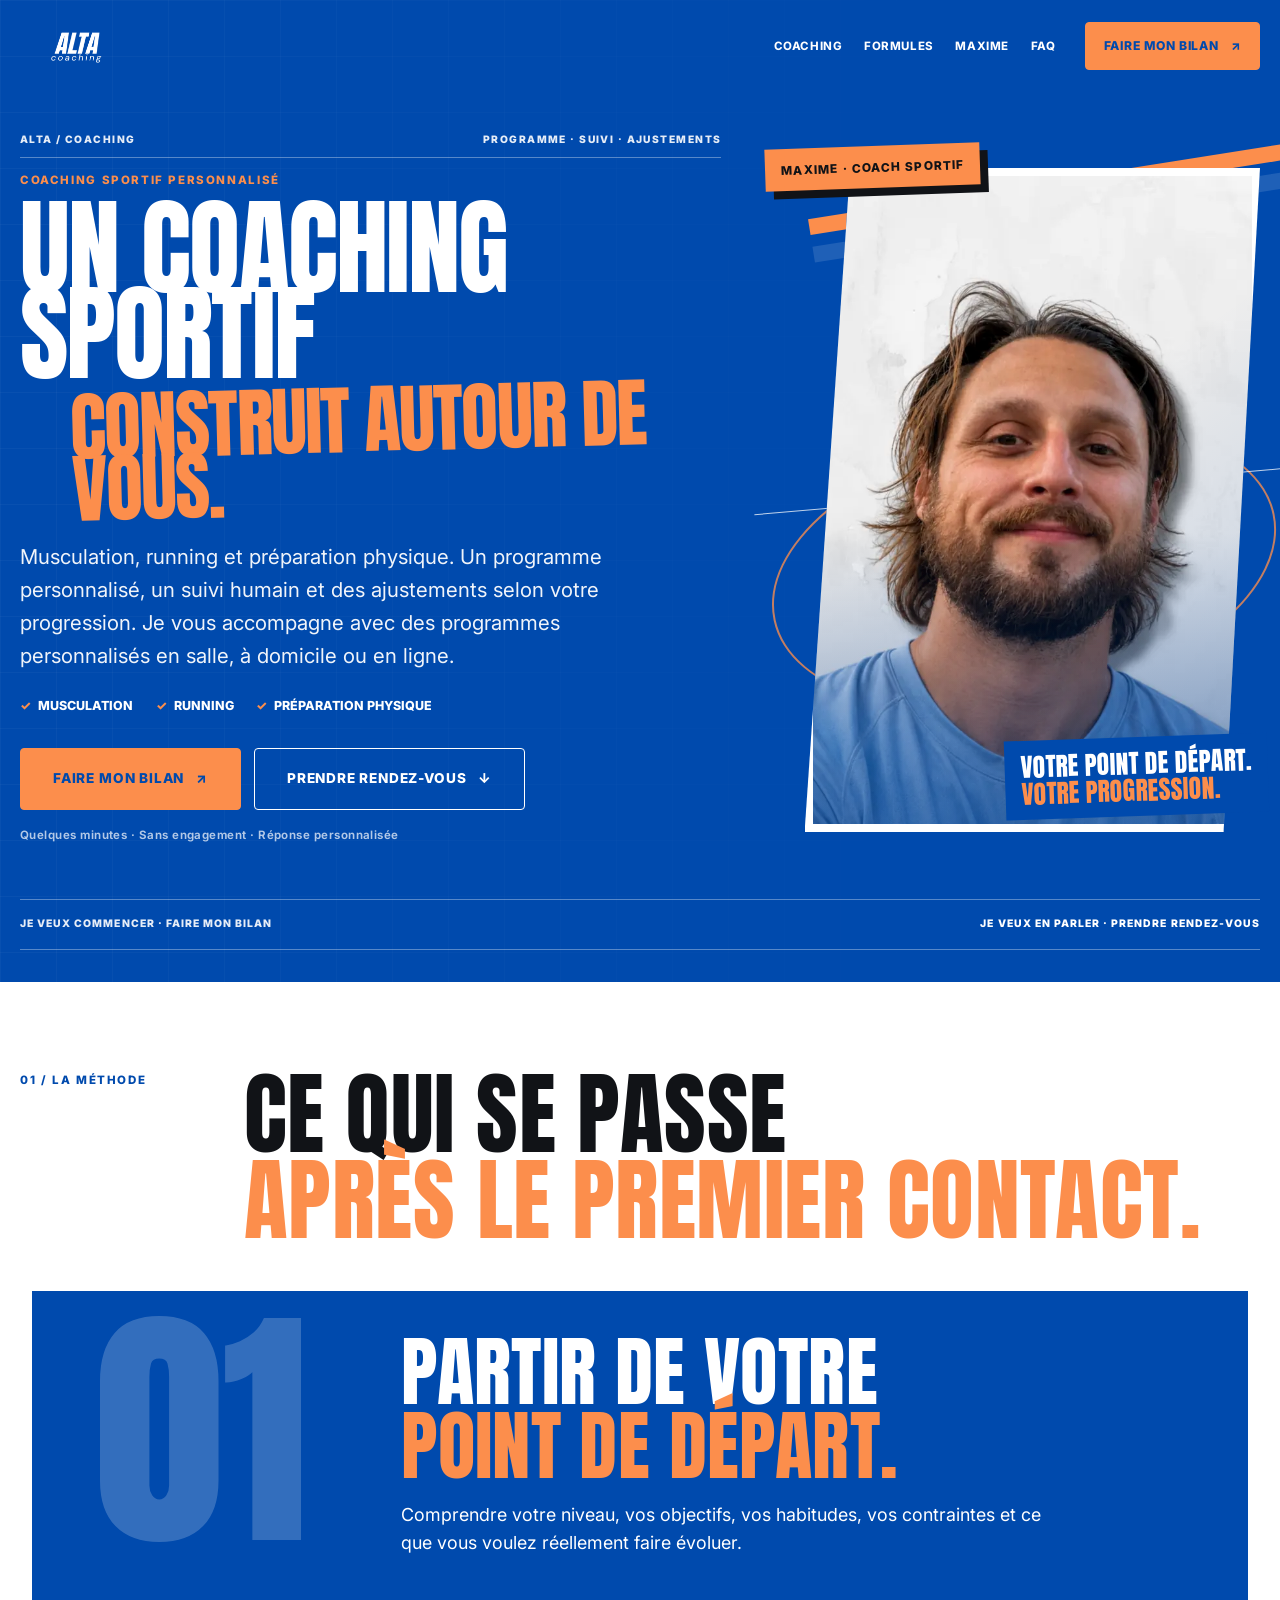
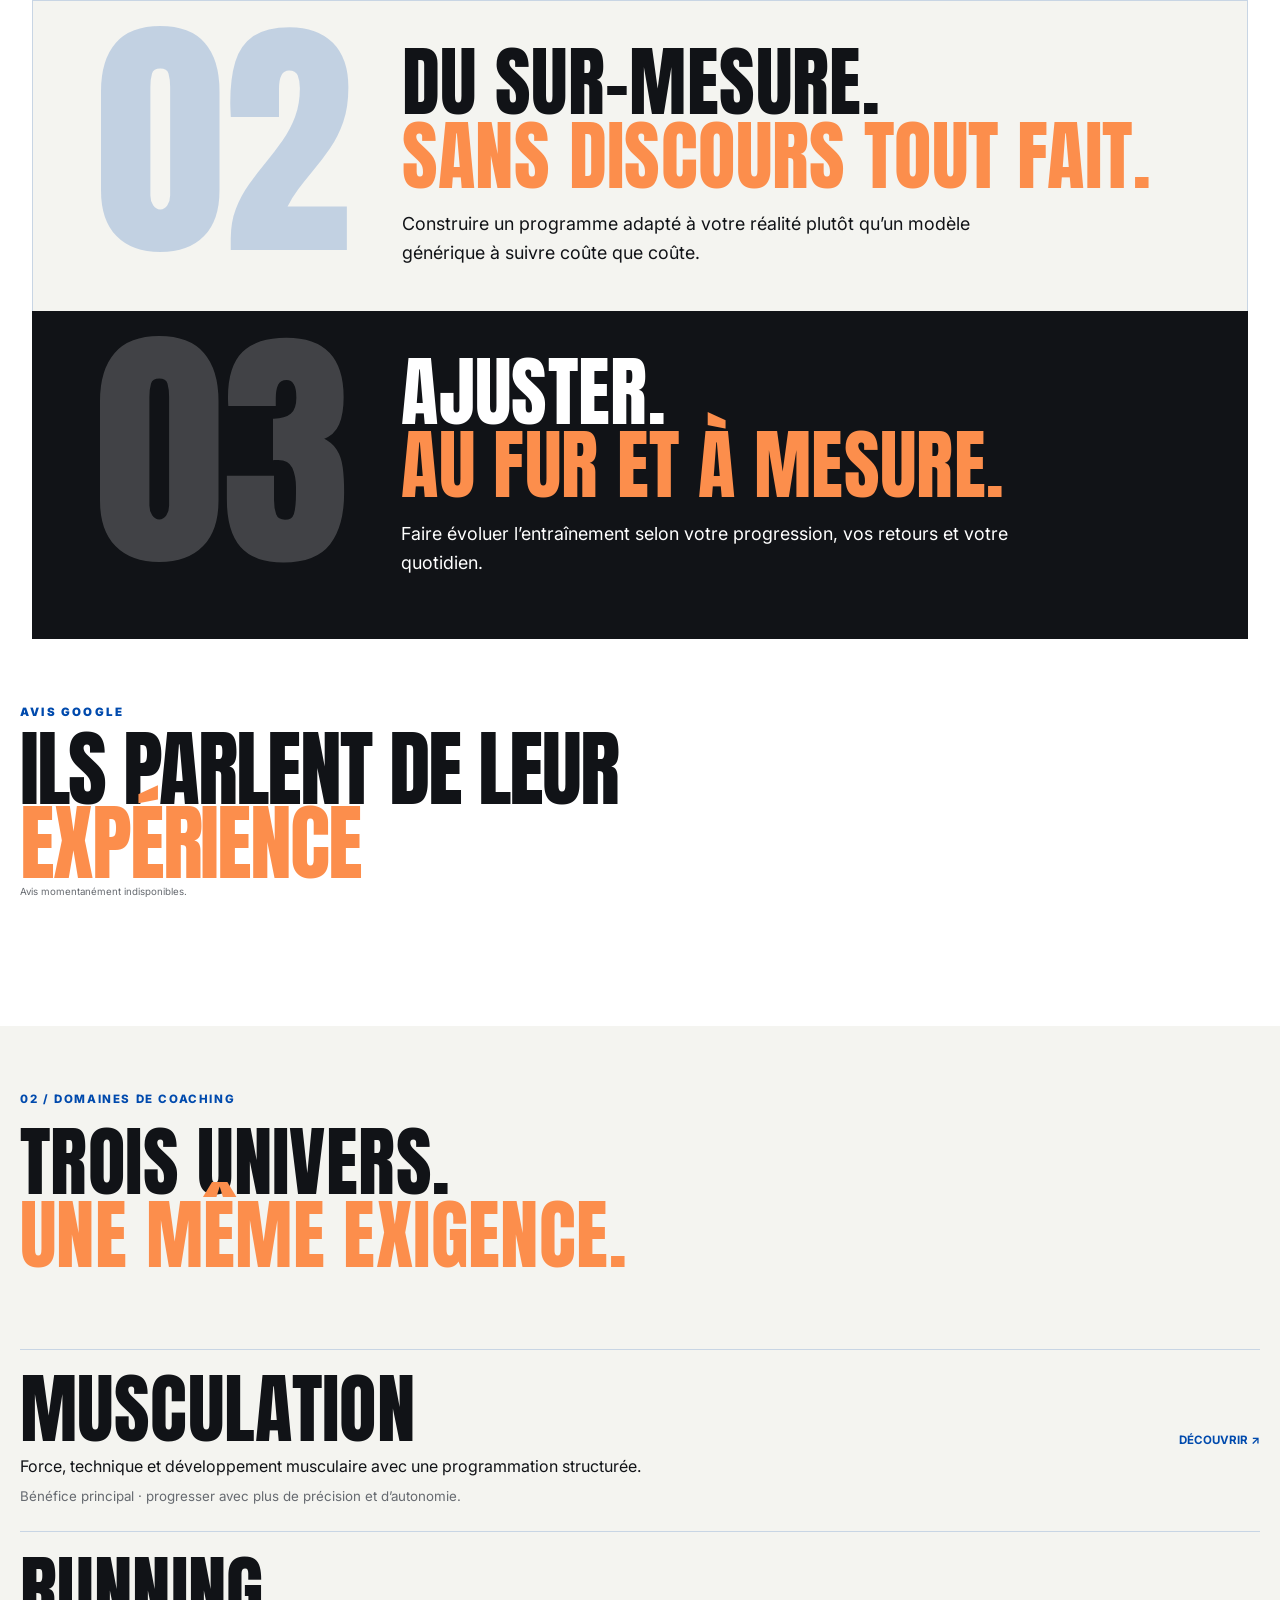
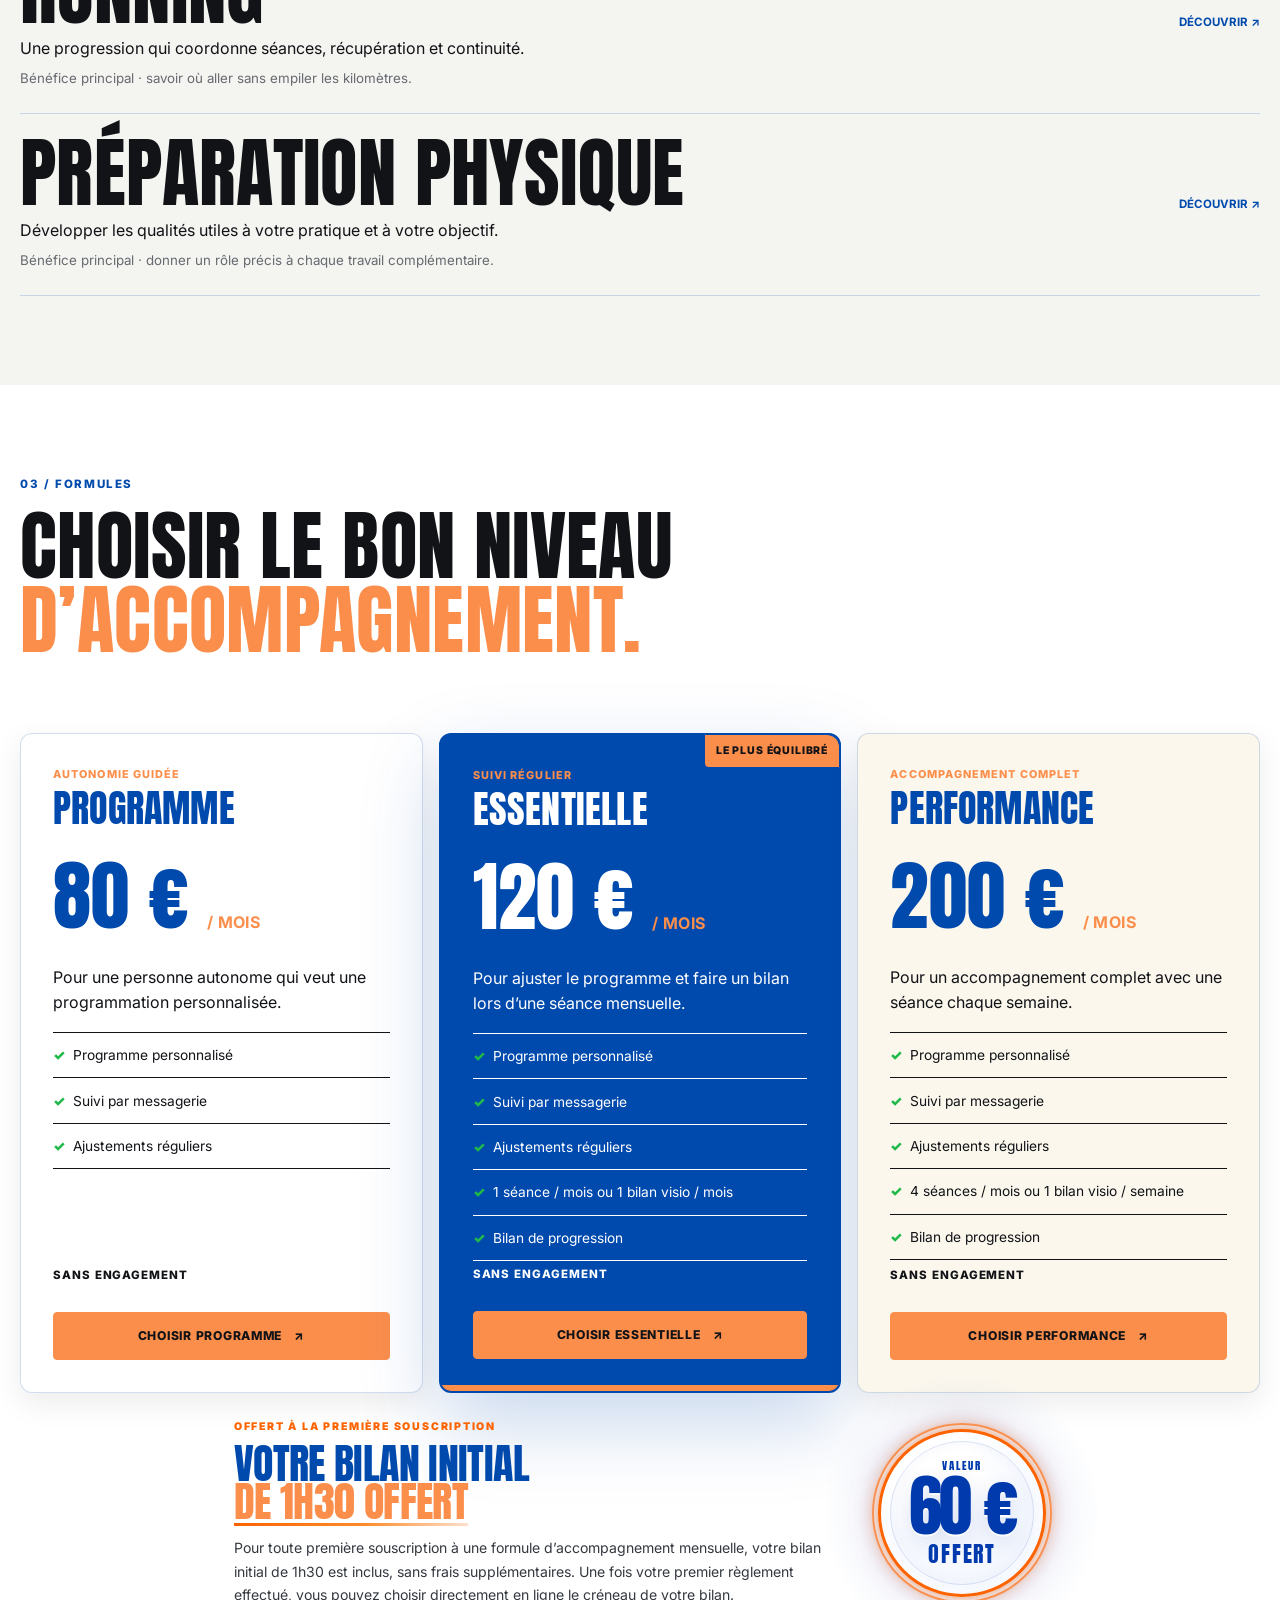
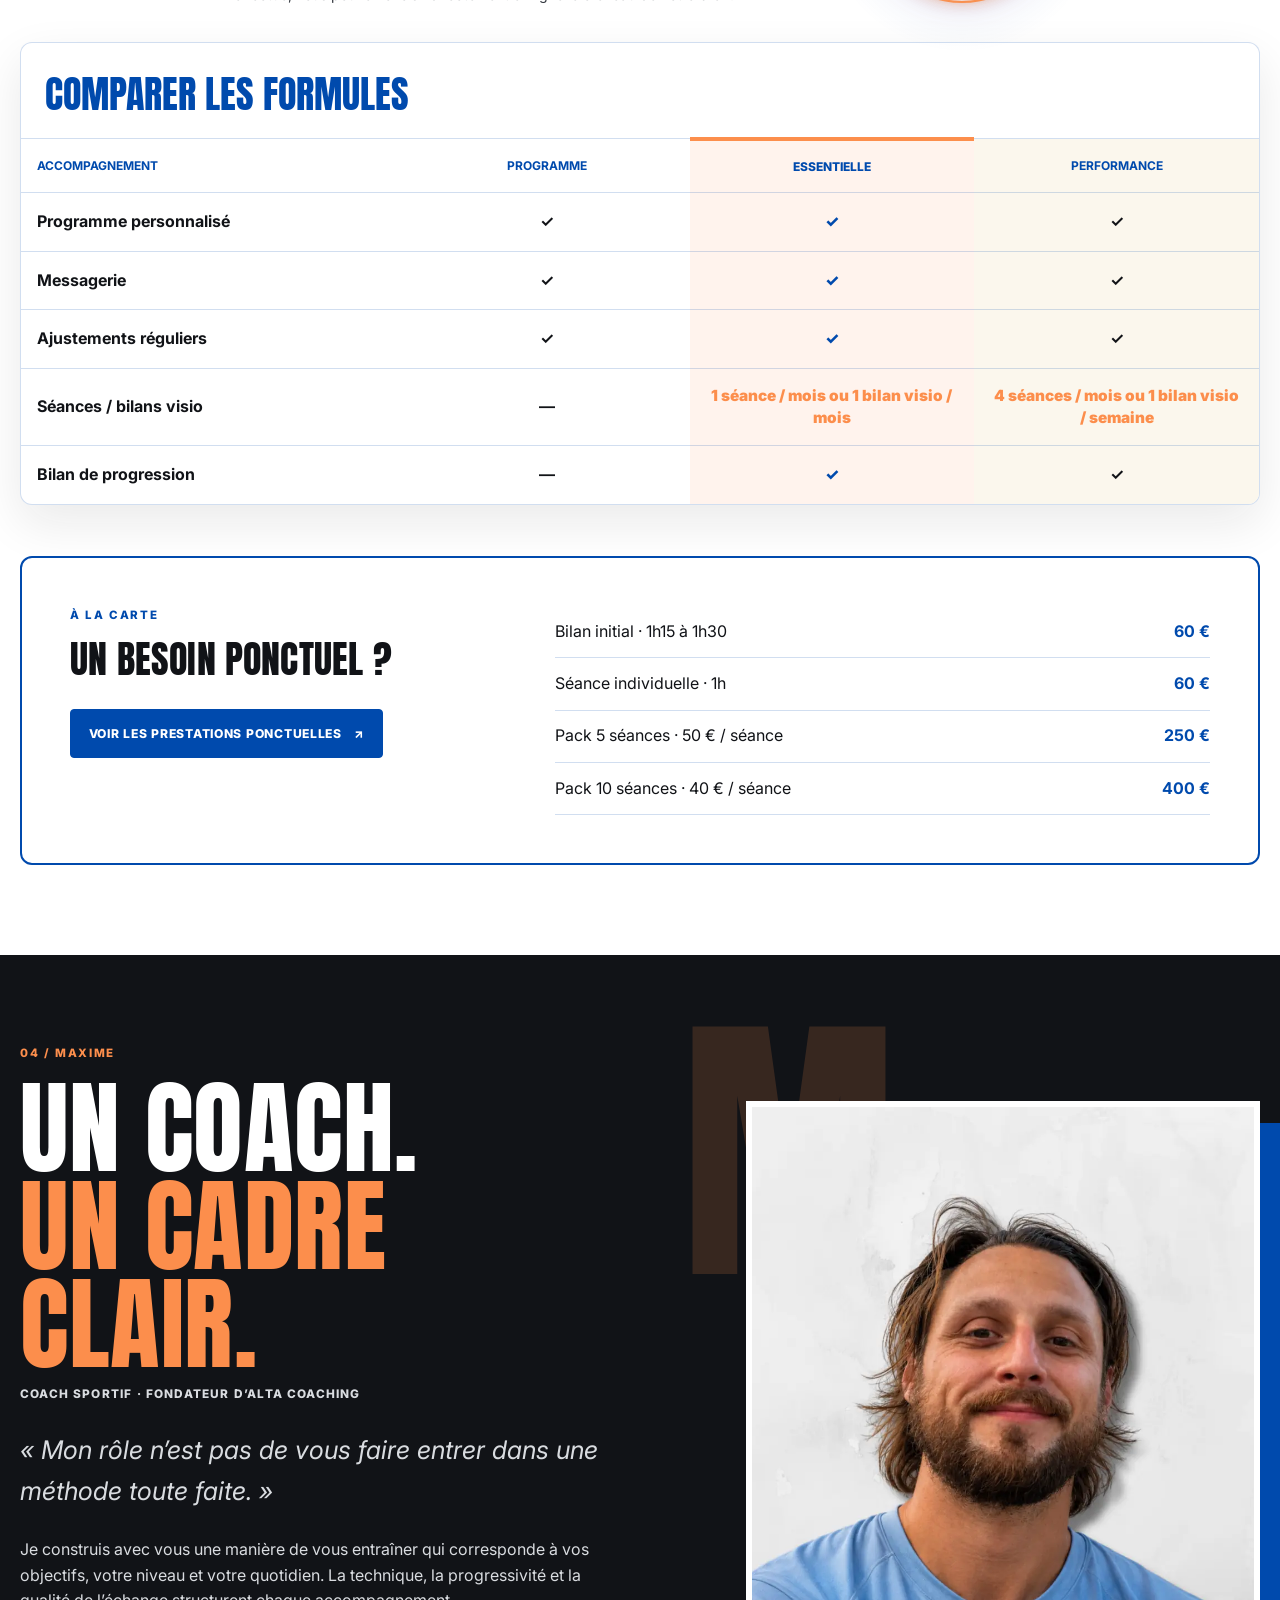
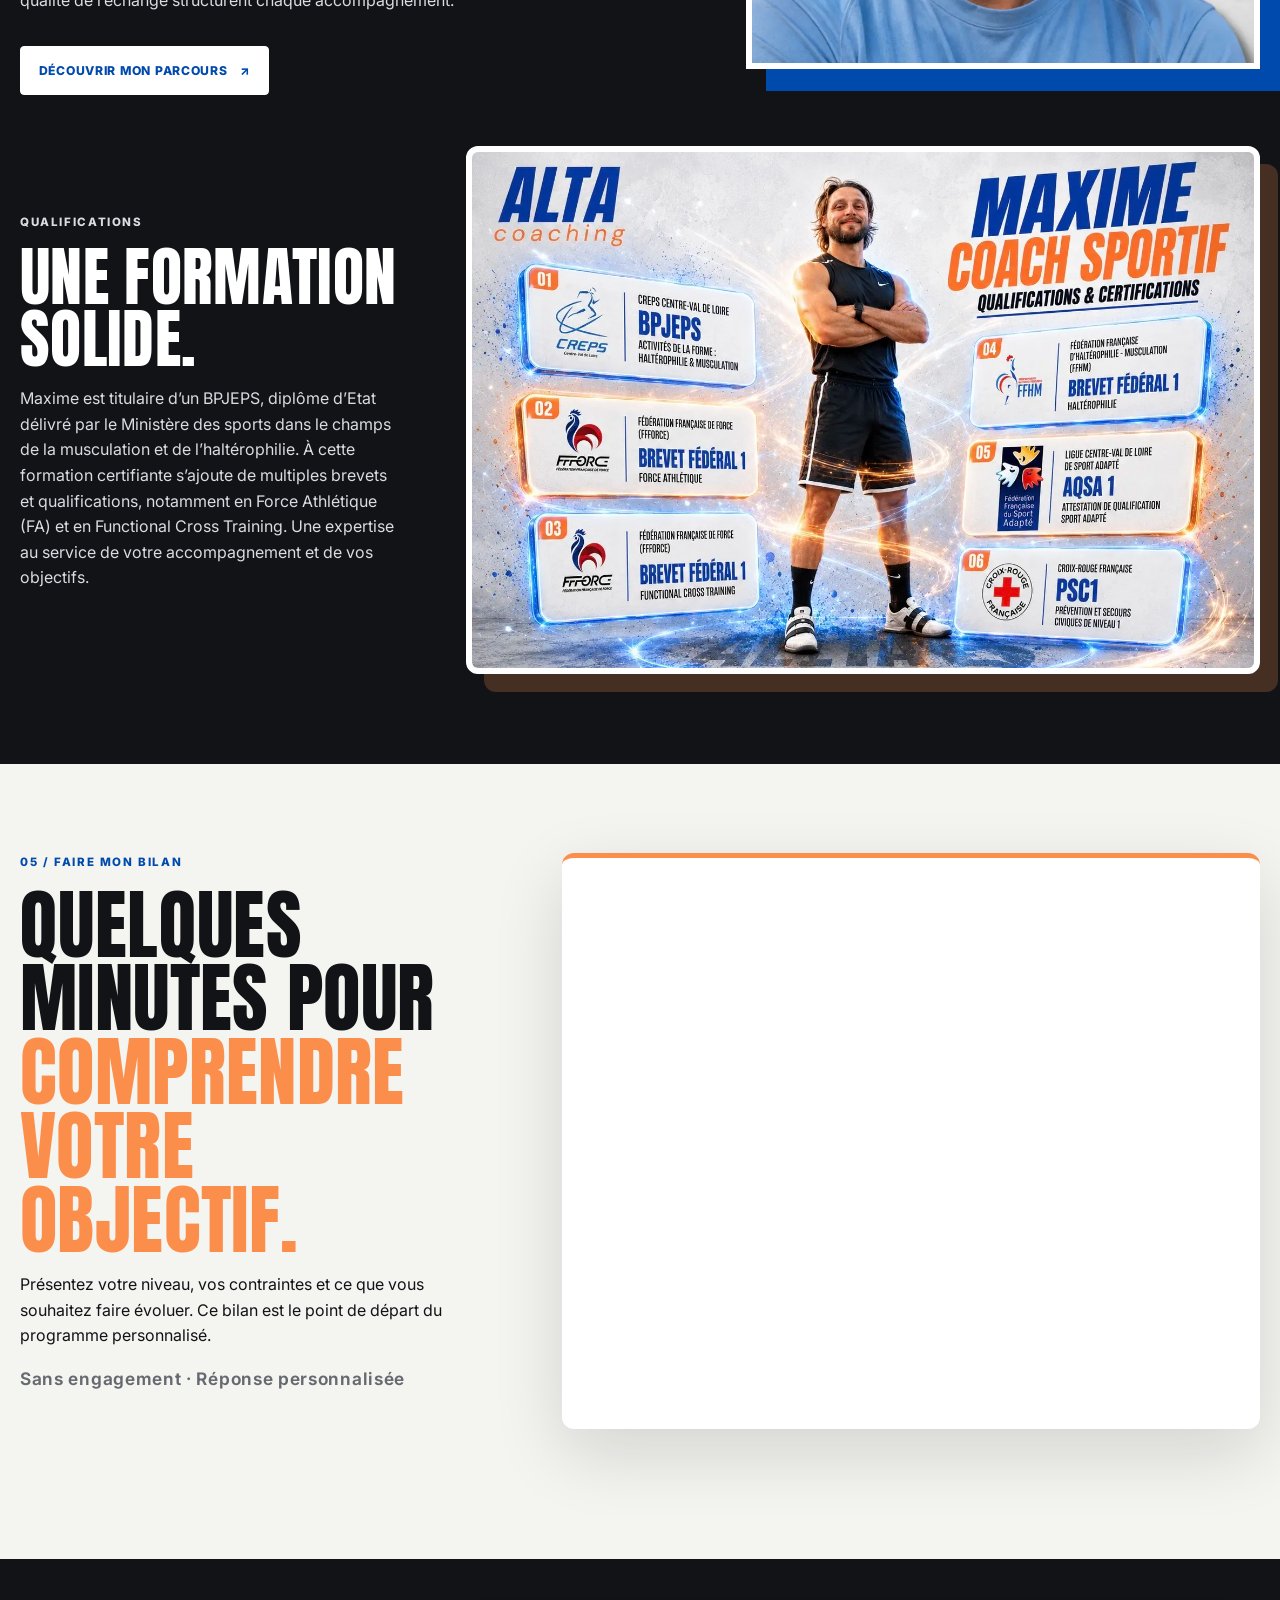
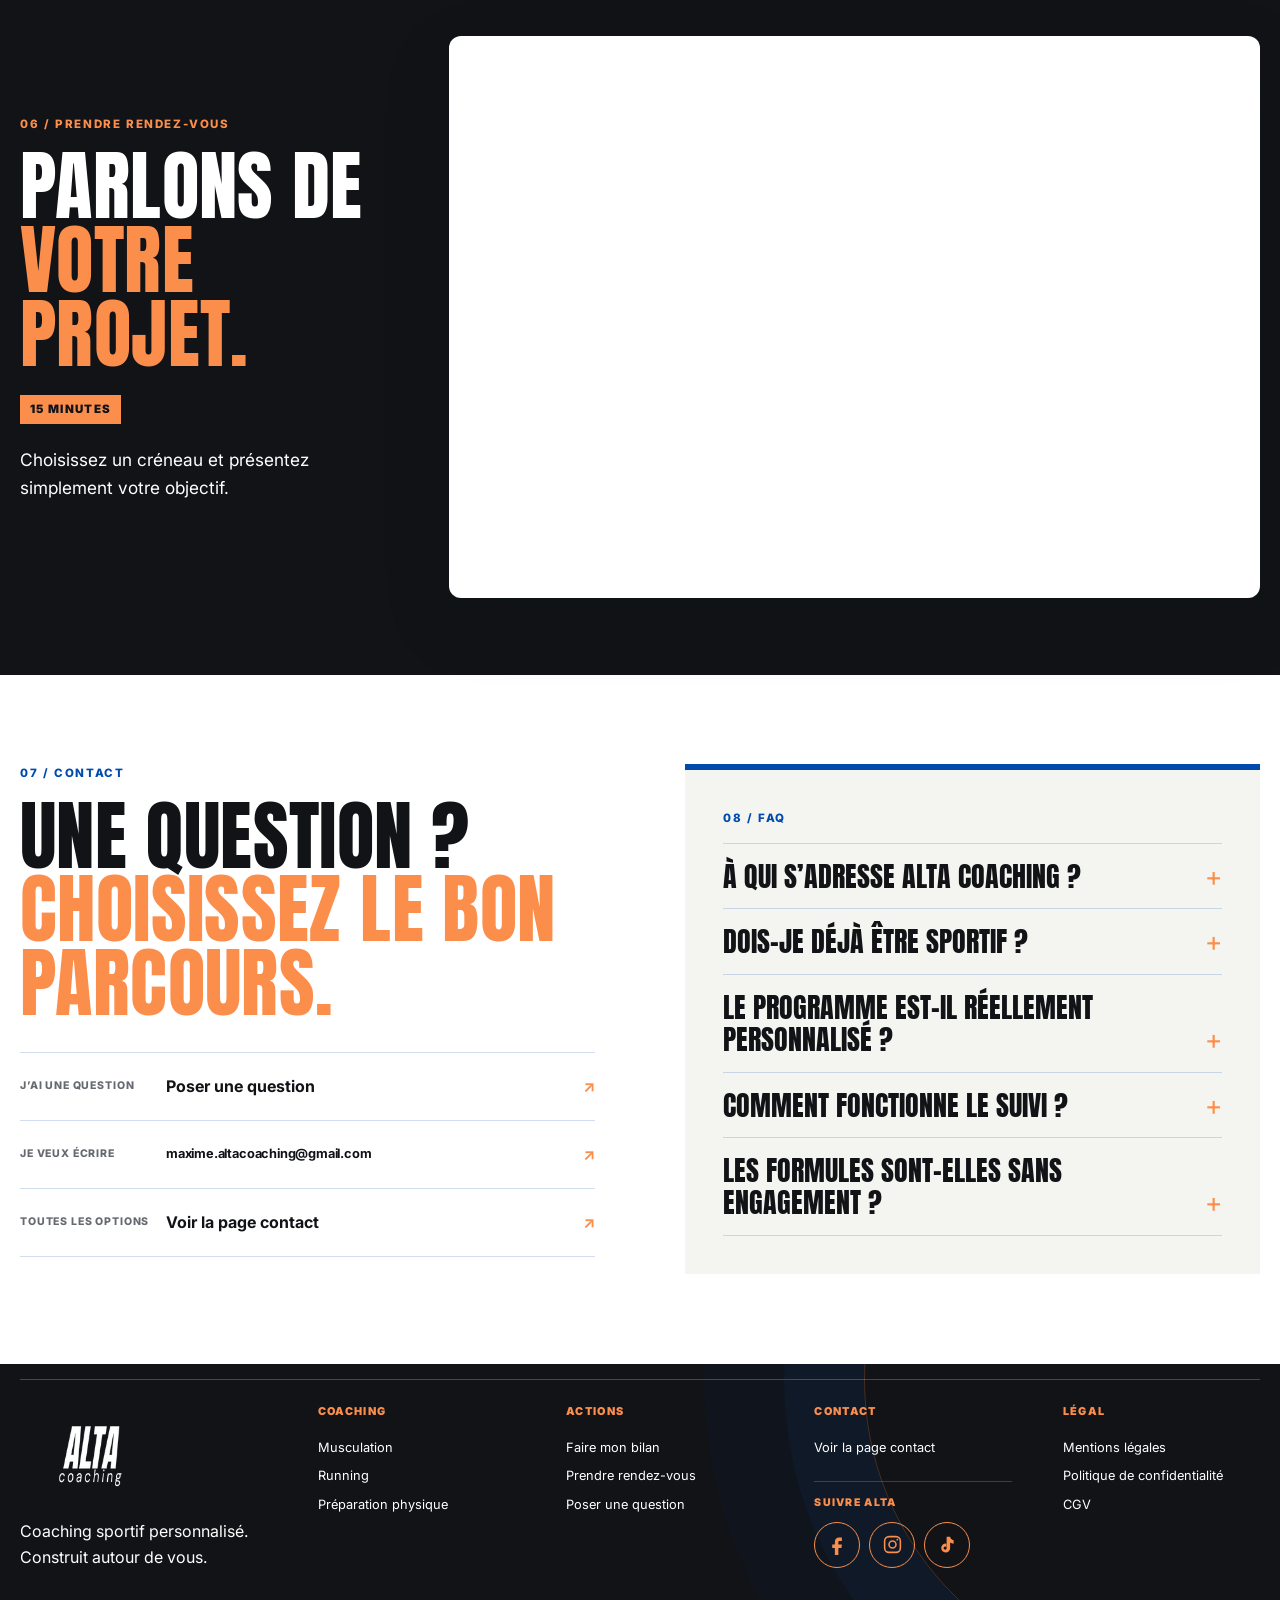
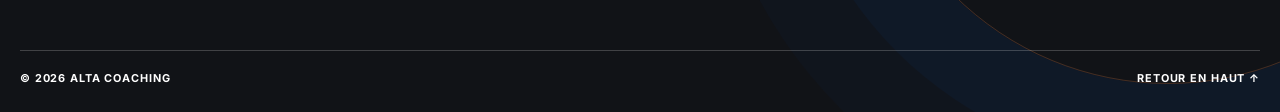
==== commit ec310a37: "Add files via upload" ====
--- a/index.html
+++ b/index.html
@@ -30,7 +30,9 @@
   <link rel="icon" type="image/png" sizes="48x48" href="/assets/images/alta-favicon-round-v6-48.png"><link rel="icon" type="image/png" sizes="32x32" href="/assets/images/alta-favicon-round-v6-32.png"><link rel="icon" type="image/png" sizes="16x16" href="/assets/images/alta-favicon-round-v6-16.png"><link rel="shortcut icon" href="/favicon.ico"><link rel="apple-touch-icon" sizes="180x180" href="/assets/images/alta-apple-touch-v6.png">
   <link rel="stylesheet" href="./css/style.css?v=33">
   <link rel="stylesheet" href="./css/social.css?v=9">
-  <link rel="stylesheet" href="./css/reviews.css?v=6">
+  <link rel="stylesheet" href="./css/reviews.css?v=8">
+  <link rel="stylesheet" href="./css/mobile-offer.css?v=1">
+  <link rel="stylesheet" href="./css/formules-polish.css?v=3">
   <script type="application/ld+json">
   {"@context":"https://schema.org","@graph":[{"@type":"WebSite","name":"ALTA Coaching","url":"https://www.alta-coaching.fr/"},{"@type":"Organization","name":"ALTA Coaching","url":"https://www.alta-coaching.fr/","logo":"https://www.alta-coaching.fr/assets/images/logo-alta-transparent.png","email":"maxime.altacoaching@gmail.com","areaServed":[{"@type":"City","name":"Saint-Amand-Montrond"},{"@type":"AdministrativeArea","name":"Cher"}],"sameAs":["https://www.facebook.com/profile.php?id=61591944164231","https://www.instagram.com/maxime.altacoaching/","https://www.tiktok.com/@maxime.altacoaching"]},{"@type":"Person","name":"Maxime Le Vilain","jobTitle":"Coach sportif","image":"https://www.alta-coaching.fr/assets/images/maxime-alta.webp","worksFor":{"@type":"Organization","name":"ALTA Coaching"},"sameAs":["https://www.facebook.com/profile.php?id=61591944164231","https://www.instagram.com/maxime.altacoaching/","https://www.tiktok.com/@maxime.altacoaching"]},{"@type":"Service","name":"Coaching sportif personnalisé","url":"https://www.alta-coaching.fr/","provider":{"@type":"Organization","name":"ALTA Coaching","url":"https://www.alta-coaching.fr/"},"areaServed":["Saint-Amand-Montrond","Cher"],"serviceType":["Musculation","Running","Préparation physique"],"description":"Programme personnalisé, suivi humain et ajustements adaptés au niveau, aux objectifs et au quotidien."}]}
   </script>
@@ -191,7 +193,7 @@
 
   <footer class="footer footer-v34"><div class="container footer-grid-v34"><div class="footer-brand"><img src="./assets/images/logo-alta-transparent.png" width="220" height="100" loading="lazy" decoding="async" alt="ALTA Coaching"><p>Coaching sportif personnalisé.<br>Construit autour de vous.</p></div><nav aria-label="Coaching"><p>COACHING</p><a href="./musculation/">Musculation</a><a href="./running/">Running</a><a href="./preparation-physique/">Préparation physique</a></nav><nav aria-label="Actions"><p>ACTIONS</p><button type="button" data-tally-popup>Faire mon bilan</button><a href="#reservation">Prendre rendez-vous</a><button type="button" data-question-popup data-source="footer-question">Poser une question</button></nav><nav aria-label="Contact et réseaux"><p>CONTACT</p><a href="./contact/">Voir la page contact</a><div class="footer-social"><p class="footer-social-title">SUIVRE ALTA</p><div class="footer-social-icons"><a href="https://www.facebook.com/profile.php?id=61591944164231" target="_blank" rel="noopener noreferrer" aria-label="Suivre ALTA Coaching sur Facebook"><svg viewBox="0 0 24 24" aria-hidden="true"><path d="M14 8h3V4h-3c-3.3 0-5 2-5 5v3H6v4h3v8h4v-8h3.5l.5-4h-4V9c0-.7.3-1 1-1Z"/></svg></a><a href="https://www.instagram.com/maxime.altacoaching/" target="_blank" rel="noopener noreferrer" aria-label="Suivre ALTA Coaching sur Instagram"><svg viewBox="0 0 24 24" aria-hidden="true"><rect x="3" y="3" width="18" height="18" rx="5"/><circle cx="12" cy="12" r="4"/><circle cx="17.5" cy="6.5" r="1" class="icon-dot"/></svg></a><a href="https://www.tiktok.com/@maxime.altacoaching" target="_blank" rel="noopener noreferrer" aria-label="Suivre ALTA Coaching sur TikTok"><svg viewBox="0 0 24 24" aria-hidden="true"><path d="M15 3c.4 2.2 1.7 3.6 4 4v4c-1.5 0-2.8-.4-4-1.2v6.1A5.1 5.1 0 1 1 10.6 11v4a1.7 1.7 0 1 0 .4 1.1V3h4Z"/></svg></a></div></div></nav><nav aria-label="Informations légales"><p>LÉGAL</p><a href="./mentions-legales/">Mentions légales</a><a href="./politique-confidentialite/">Politique de confidentialité</a><a href="./assets/documents/cgv-alta-coaching.pdf" download>CGV</a></nav></div><div class="container footer-bottom"><span>© <span id="year"></span> ALTA COACHING</span><a href="#top">RETOUR EN HAUT ↑</a></div></footer>
   <button class="mobile-cta" type="button" data-tally-popup data-track="cta_sticky_click">Faire mon bilan ↗</button>
-  <script src="./js/reviews.js?v=6" defer></script>
+  <script src="./js/reviews.js?v=8" defer></script>
   <script src="./js/social.js?v=5" defer></script>
   <script src="./js/script.js?v=15" defer></script>
 </body>
--- a/css/reviews.css
+++ b/css/reviews.css
@@ -1,4 +1,4 @@
-/* ALTA V14 — Avis Google : fond blanc, palette ALTA et relief orange */
+/* ALTA V15 — Avis Google : fond blanc et relief par liseré orange */
 .home-page-v34 .after-contact { padding-bottom: 0; }
 .home-page-v34 #coaching.section { padding-top: clamp(3rem, 5vw, 5.2rem); }
 
@@ -148,69 +148,34 @@
 .google-review-card {
   position: relative;
   z-index: 0;
-  isolation: isolate;
   overflow: visible;
   display: grid;
   grid-template-rows: auto 1fr auto;
   min-height: 260px;
   padding: 1.45rem 1.45rem 1.15rem;
-  border: 1px solid var(--color-border);
+  border: 1.5px solid var(--color-accent);
+  background: var(--color-light);
   box-shadow:
-    0 8px 16px rgba(17,19,23,.045),
-    0 22px 44px rgba(17,19,23,.10),
-    0 42px 76px rgba(17,19,23,.055);
+    0 0 0 3px rgba(252,142,76,.10),
+    0 14px 30px rgba(17,19,23,.07);
   transform: translateY(0) scale(1);
   transform-origin: 50% 50%;
   transition: transform .38s cubic-bezier(.22,1,.36,1), border-color .3s ease, box-shadow .38s ease, opacity .3s ease;
 }
-.google-review-card::before {
-  content: "";
-  position: absolute;
-  z-index: -1;
-  inset: -9px 16px 11px -10px;
-  border-radius: 18px;
-  background: rgba(252,142,76,.72);
-  box-shadow: 0 16px 34px rgba(252,142,76,.16);
-  transform: rotate(-2.6deg);
-  transform-origin: 50% 50%;
-  transition: transform .38s cubic-bezier(.22,1,.36,1), opacity .3s ease;
-}
-.google-review-card:nth-child(2n)::before {
-  inset: -10px -9px 12px 17px;
-  transform: rotate(2.2deg);
-}
-.google-review-card:nth-child(3n)::before {
-  inset: -8px 13px 10px -8px;
-  transform: rotate(-1.8deg);
-}
-.google-review-card::after {
-  content: "";
-  position: absolute;
-  z-index: -1;
-  inset: auto 8% -17px;
-  height: 30px;
-  border-radius: 50%;
-  background: rgba(17,19,23,.10);
-  filter: blur(18px);
-  opacity: .55;
-  transition: transform .38s cubic-bezier(.22,1,.36,1), opacity .3s ease;
-}
-.google-review-card:hover,
-.google-review-card:focus-within {
-  z-index: 2;
-  transform: translateY(-12px) scale(1.018);
-  border-color: rgba(252,142,76,.34);
-  box-shadow:
-    0 7px 14px rgba(17,19,23,.035),
-    0 28px 58px rgba(17,19,23,.13),
-    0 52px 90px rgba(252,142,76,.055);
-}
-.google-review-card:hover::before,
-.google-review-card:focus-within::before { transform: rotate(-1deg) translateY(5px) scale(1.015); }
-.google-review-card:nth-child(2n):hover::before,
-.google-review-card:nth-child(2n):focus-within::before { transform: rotate(1deg) translateY(5px) scale(1.015); }
-.google-review-card:hover::after,
-.google-review-card:focus-within::after { transform: translateY(8px) scale(.9); opacity: .72; }
+/* Le relief au survol est réservé aux périphériques avec un vrai pointeur.
+   Sur iOS, :hover peut rester accroché après un swipe et maintenir l'ancienne
+   carte en position haute. Sur tactile, seule .is-active pilote la hauteur. */
+@media (hover: hover) and (pointer: fine) {
+  .google-review-card:hover,
+  .google-review-card:focus-within {
+    z-index: 2;
+    transform: translateY(-10px) scale(1.012);
+    border-color: var(--color-accent);
+    box-shadow:
+      0 0 0 4px rgba(252,142,76,.14),
+      0 20px 38px rgba(17,19,23,.09);
+  }
+}
 .google-review-top { display: flex; align-items: center; justify-content: space-between; gap: .8rem; }
 .google-review-stars { font-size: 1.05rem; }
 .google-review-source { color: var(--color-muted); font: 500 11px/1.2 Roboto, Inter, sans-serif; white-space: nowrap; }
@@ -347,7 +312,7 @@
     scroll-snap-align: center;
   }
   .google-review-card {
-    min-height: 390px;
+    min-height: 420px;
     padding: 1.55rem 1.35rem 1.3rem;
     opacity: .72;
     transform: translateY(12px) scale(.955);
@@ -362,10 +327,6 @@
     -webkit-line-clamp: unset;
     -webkit-box-orient: initial;
   }
-  .google-review-card::before {
-    inset: -10px 14px 12px -9px;
-    background: rgba(252,142,76,.72);
-  }
   /* La carte centrée monte nettement pendant le swipe, comme demandé. */
   .google-review-card.is-active {
     z-index: 2;
@@ -373,12 +334,9 @@
     transform: translateY(-13px) scale(1.02);
     border-color: rgba(252,142,76,.32);
     box-shadow:
-      0 10px 18px rgba(17,19,23,.045),
-      0 28px 58px rgba(17,19,23,.16),
-      0 48px 76px rgba(252,142,76,.07);
-  }
-  .google-review-card.is-active::after { transform: translateY(9px) scale(.88); opacity: .72; }
-  .google-review-card:hover { transform: translateY(-13px) scale(1.02); }
+      0 0 0 4px rgba(252,142,76,.14),
+      0 22px 42px rgba(17,19,23,.10);
+  }
   .google-reviews-pagination { margin-top: -.75rem; margin-bottom: .8rem; }
   .google-reviews-meta { grid-template-columns: 1fr; grid-template-areas: "order" "link" "status"; gap: .38rem; }
   .google-reviews-link { justify-self: start; }
@@ -387,8 +345,6 @@
 @media (prefers-reduced-motion: reduce) {
   .google-review-skeleton { animation: none; }
   .google-review-card,
-  .google-review-card::before,
-  .google-review-card::after,
   .google-reviews-control,
   .google-reviews-dot { transition: none; }
   .google-review-card:hover,
--- a/css/mobile-offer.css
+++ b/css/mobile-offer.css
@@ -0,0 +1,45 @@
+/* ALTA V17 — Bilan initial : mise en page mobile uniquement
+   Le badge 60 € conserve strictement son design ; seule sa position change. */
+
+@media (max-width: 820px) {
+  .initial-offer-main {
+    display: grid;
+    grid-template-columns: minmax(0, 1fr) 170px;
+    column-gap: .8rem;
+    align-items: start;
+  }
+
+  .initial-offer-kicker,
+  .initial-offer h3 {
+    grid-column: 1 / -1;
+  }
+
+  .initial-offer-copy {
+    grid-column: 1;
+    grid-row: 3;
+    align-self: start;
+    margin: 1.35rem 0 0;
+  }
+
+  .initial-offer-badge-wrap {
+    position: relative;
+    top: auto;
+    right: auto;
+    grid-column: 2;
+    grid-row: 3;
+    order: initial;
+    align-self: start;
+    justify-self: end;
+    width: 170px;
+    margin: .85rem 0 0;
+    transform: none;
+  }
+}
+
+/* Neutralise la règle mobile précédente qui recentrait le badge sous le texte. */
+@media (max-width: 430px) {
+  .initial-offer-badge-wrap {
+    width: 170px;
+    margin: .85rem 0 0;
+  }
+}
--- a/css/formules-polish.css
+++ b/css/formules-polish.css
@@ -0,0 +1,29 @@
+/* ALTA V19 — Harmonisation ciblée de la section Bilan initial */
+
+/* Couleurs strictement reliées aux tokens globaux du site :
+   bleu ALTA = var(--color-primary) / #004aad
+   orange ALTA = var(--color-accent) / #fc8e4c. */
+#formules .initial-offer h3 span {
+  color: var(--color-primary);
+}
+
+#formules .initial-offer h3 strong {
+  color: var(--color-accent);
+}
+
+/* Mise en avant demandée dans le tableau de comparaison. */
+#formules .comparison-wrap tbody tr:nth-child(4) td:nth-child(3),
+#formules .comparison-wrap tbody tr:nth-child(4) td:nth-child(4) {
+  color: var(--color-accent);
+  font-weight: 900;
+  font-size: clamp(.96rem, 1.12vw, 1.08rem);
+  line-height: 1.45;
+}
+
+@media (max-width: 820px) {
+  #formules .comparison-wrap tbody tr:nth-child(4) td:nth-child(3),
+  #formules .comparison-wrap tbody tr:nth-child(4) td:nth-child(4) {
+    font-size: 1rem;
+    font-weight: 900;
+  }
+}
